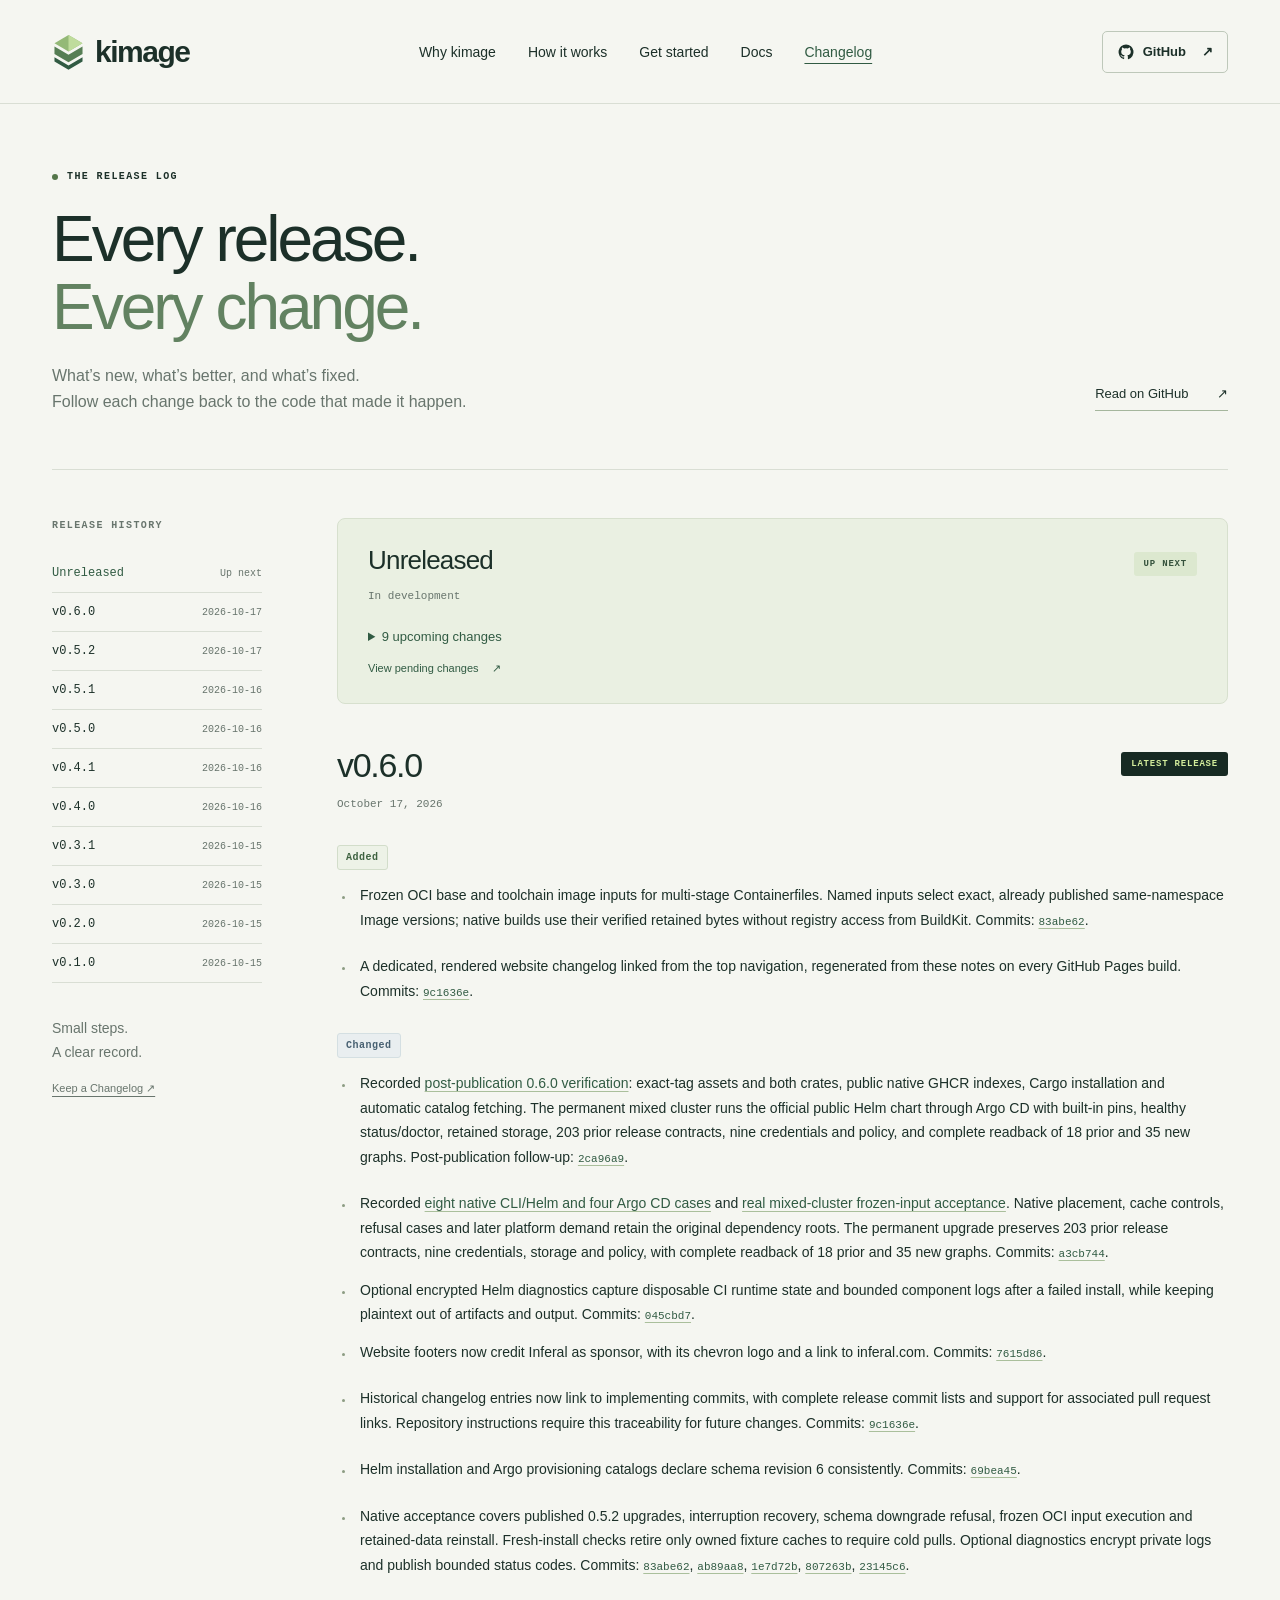
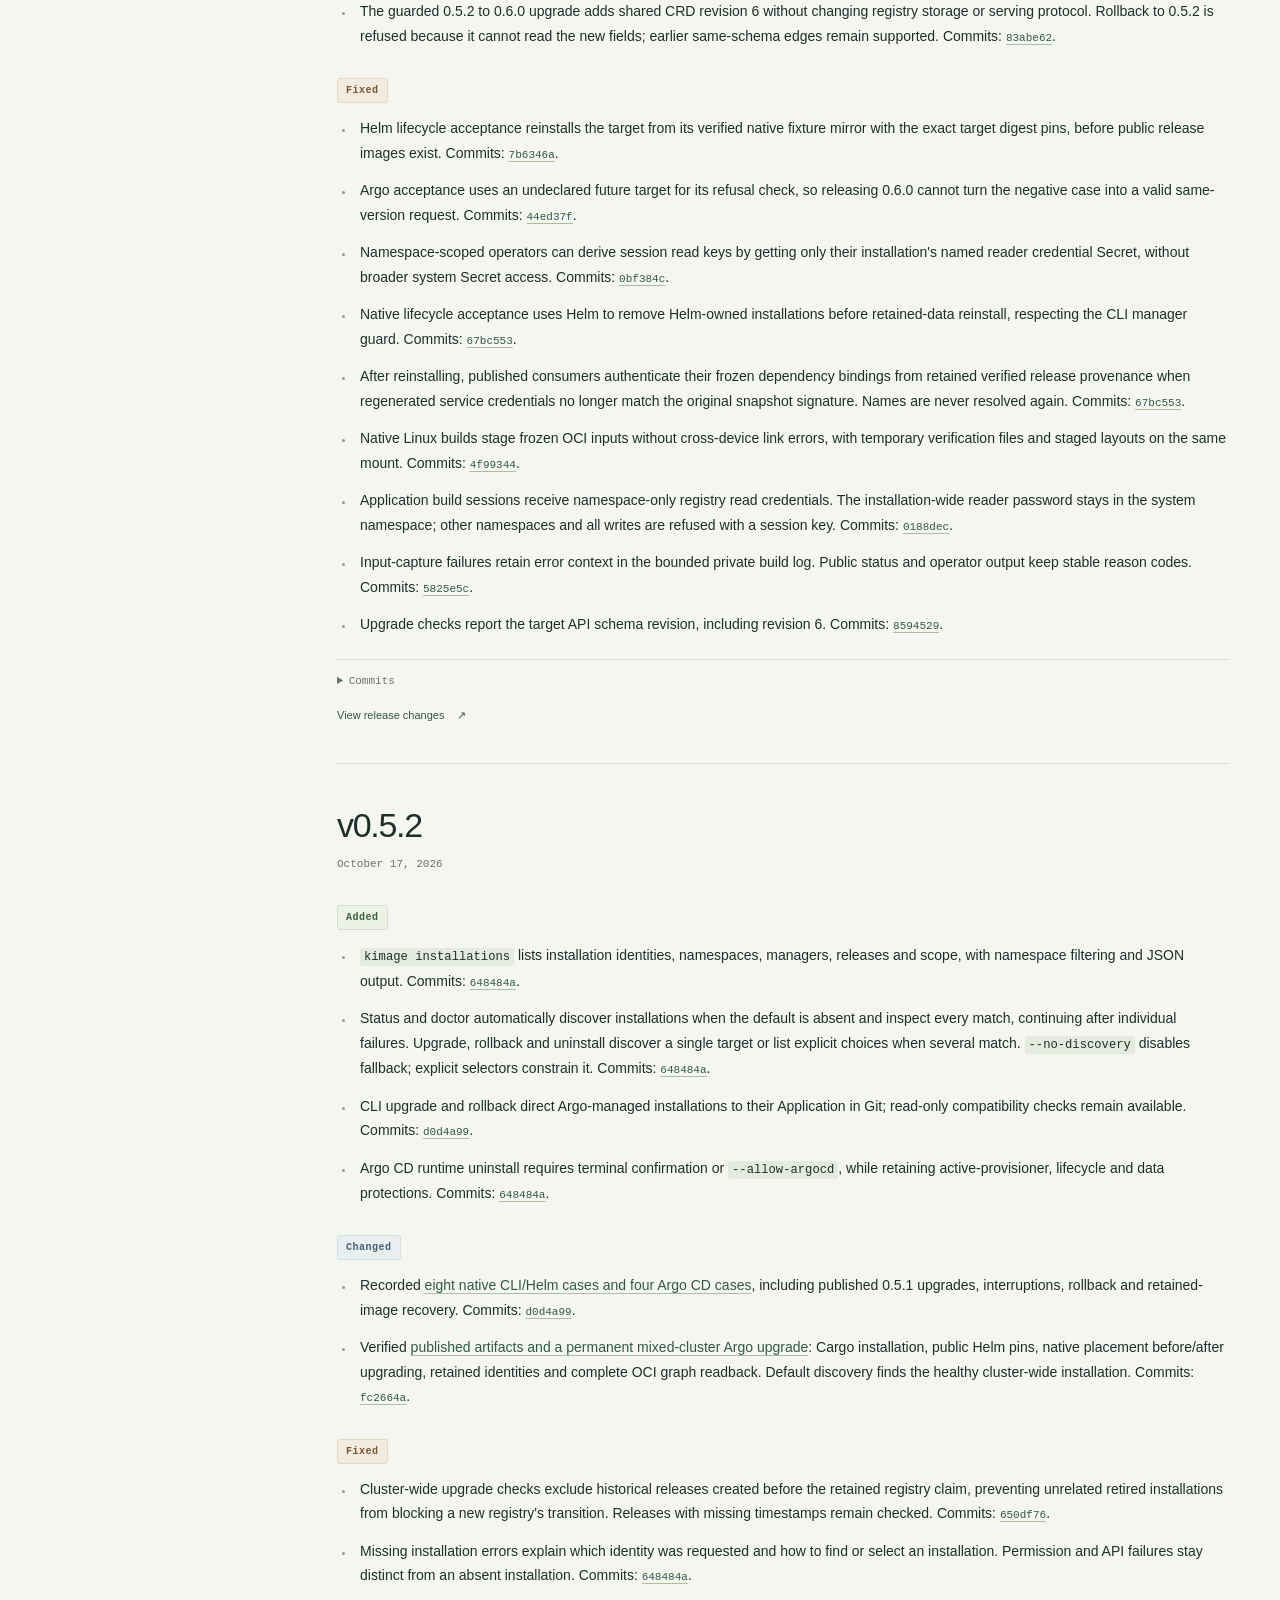
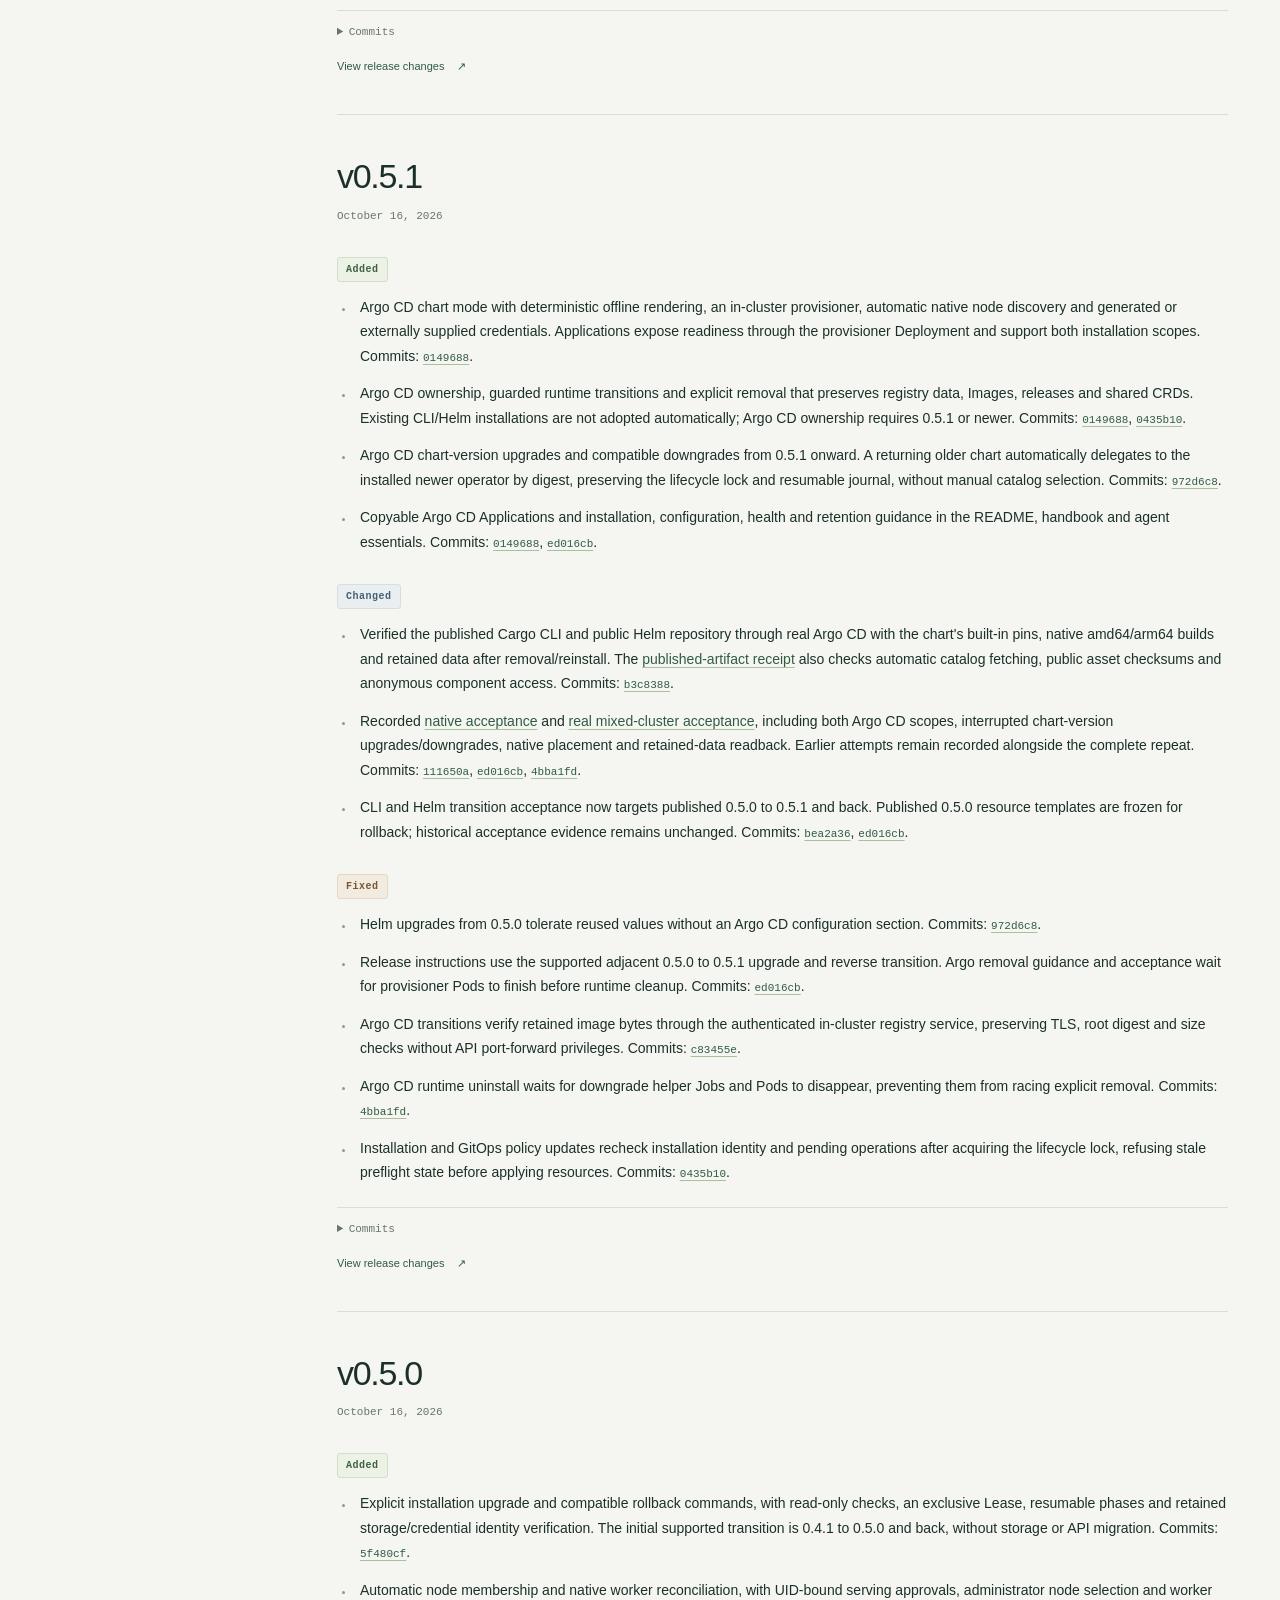
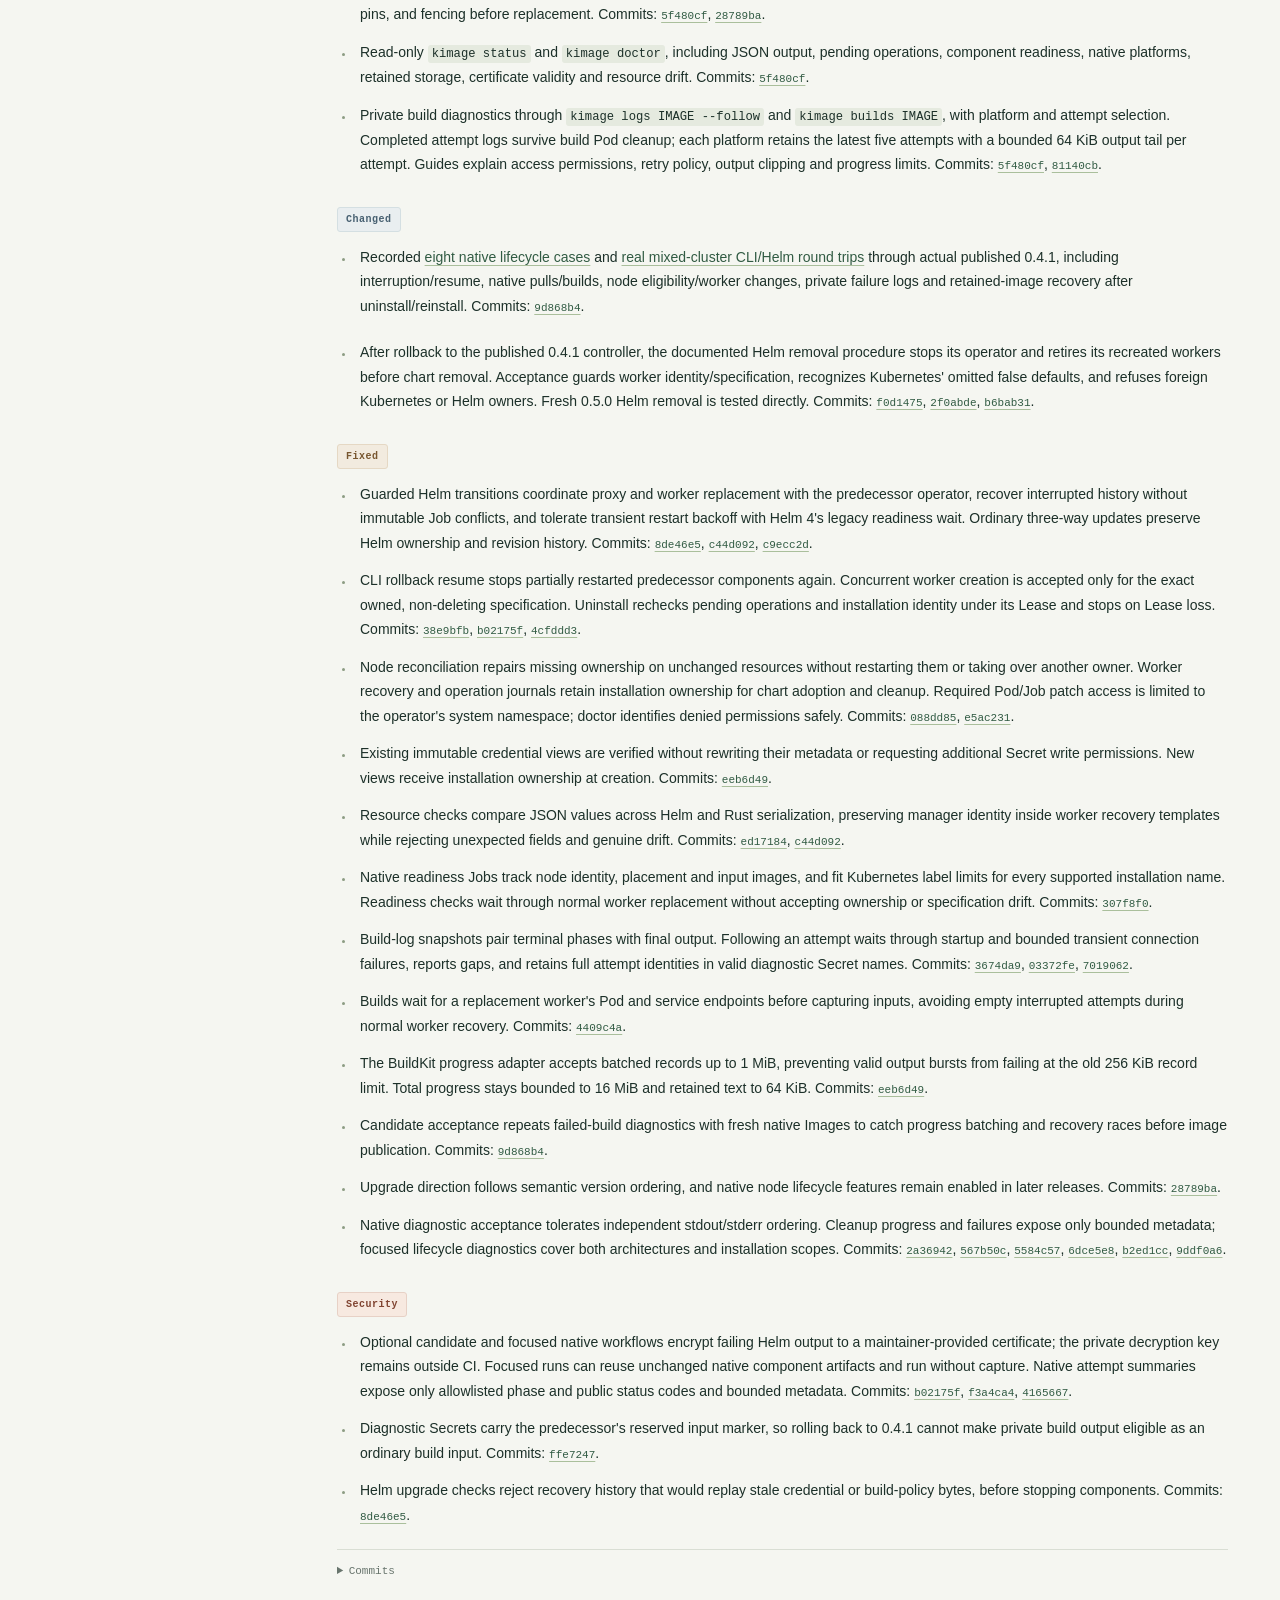
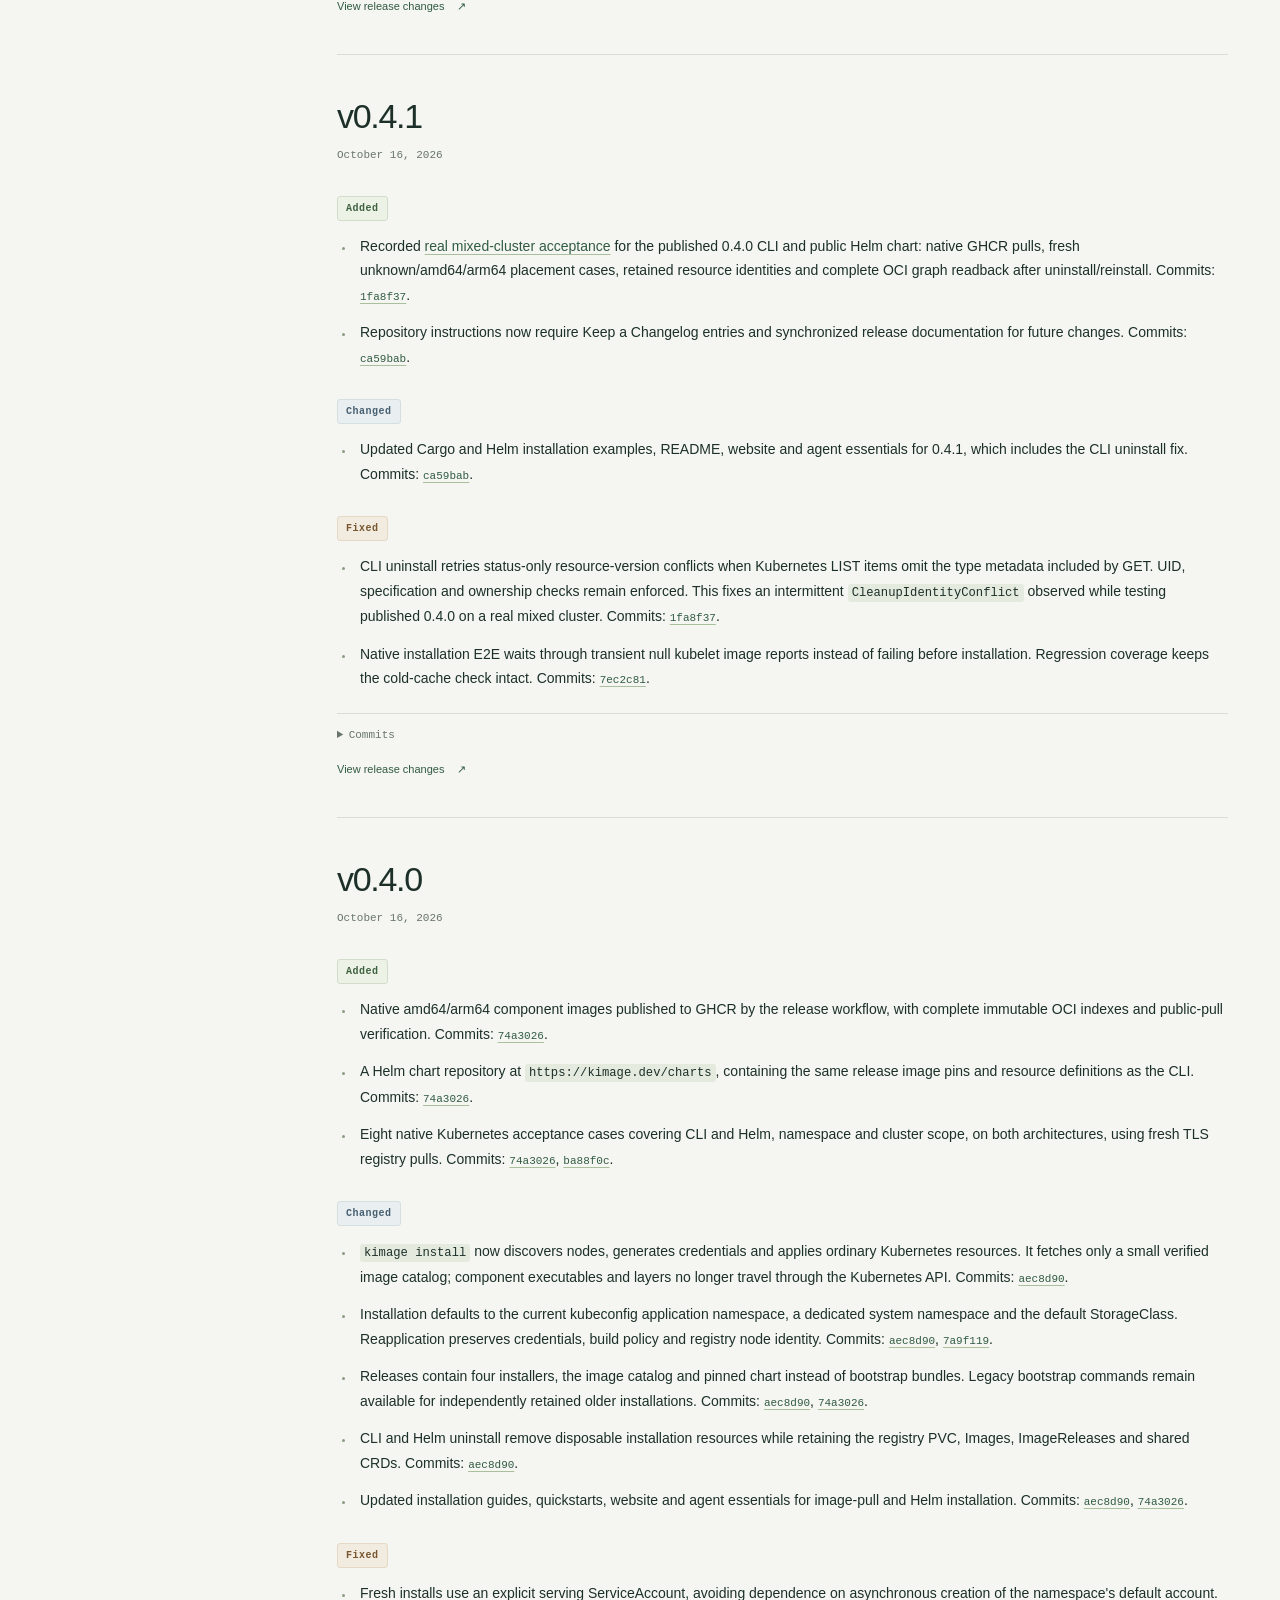
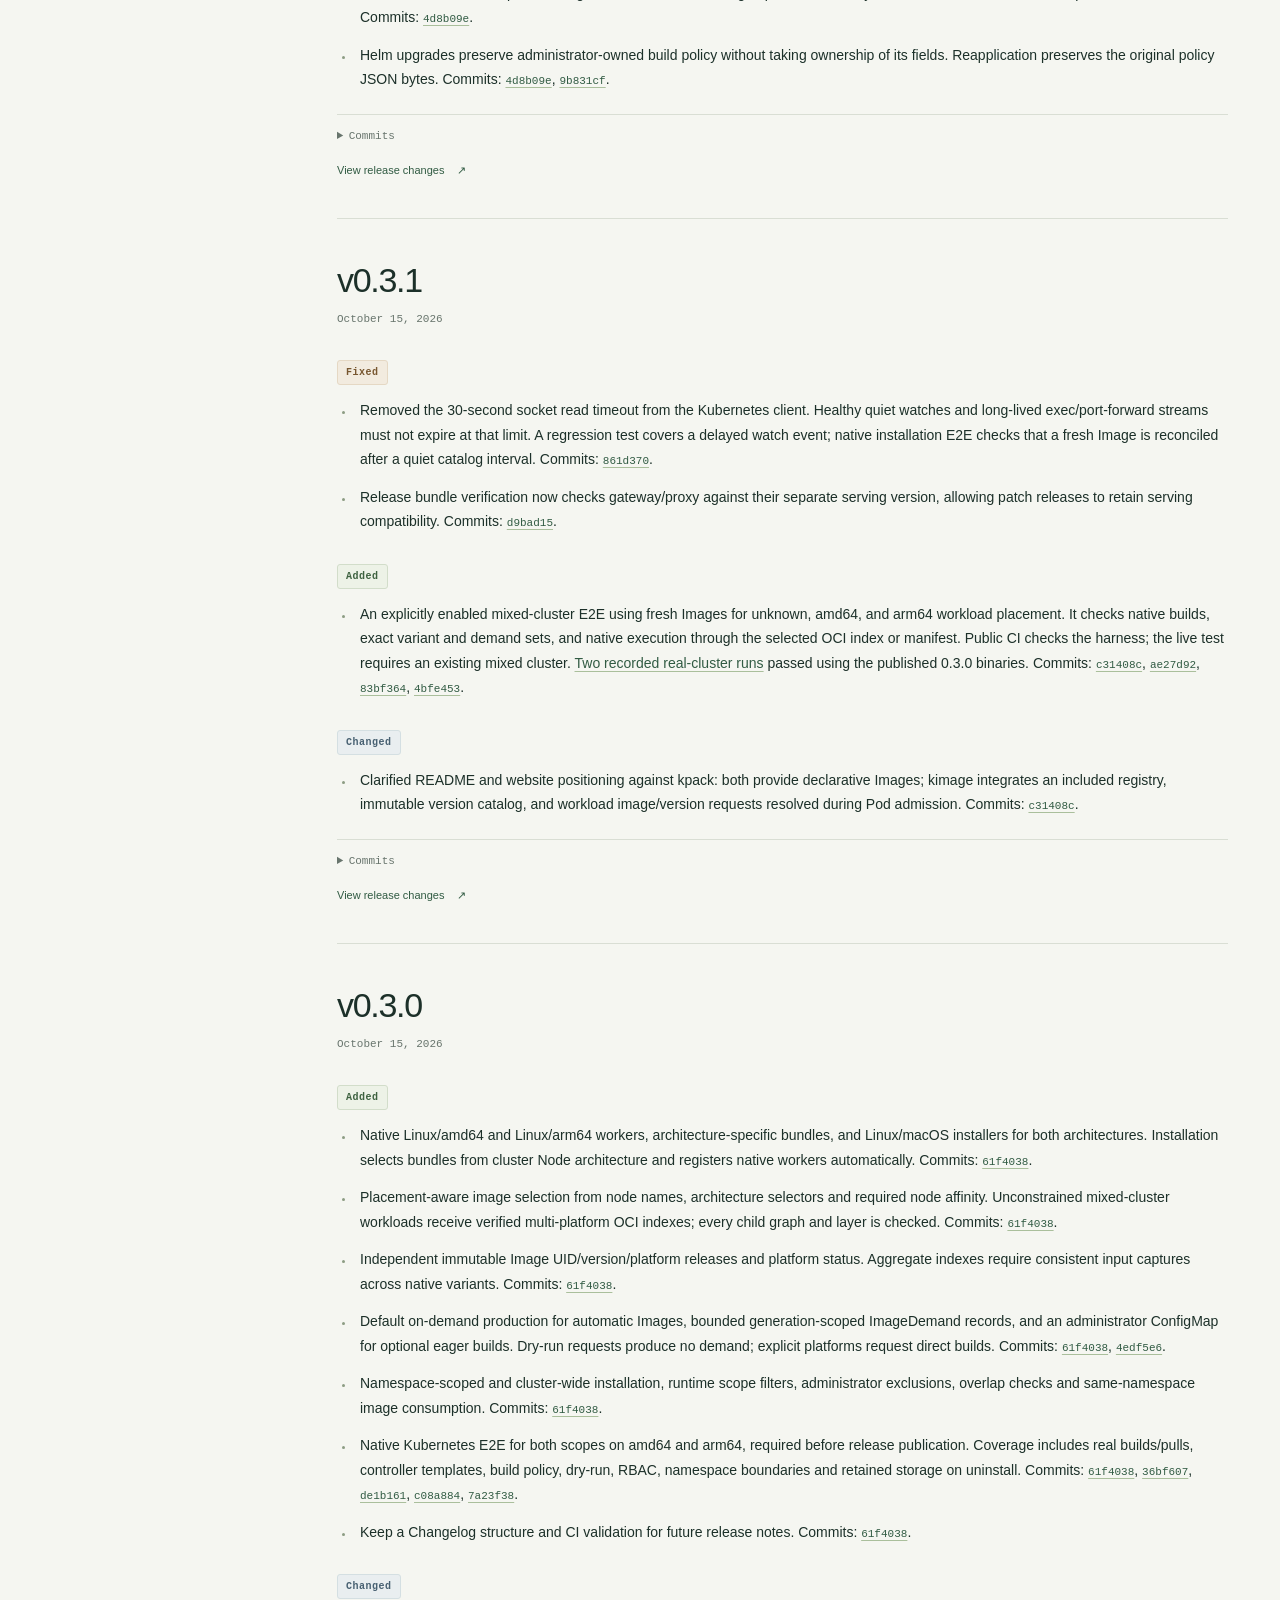
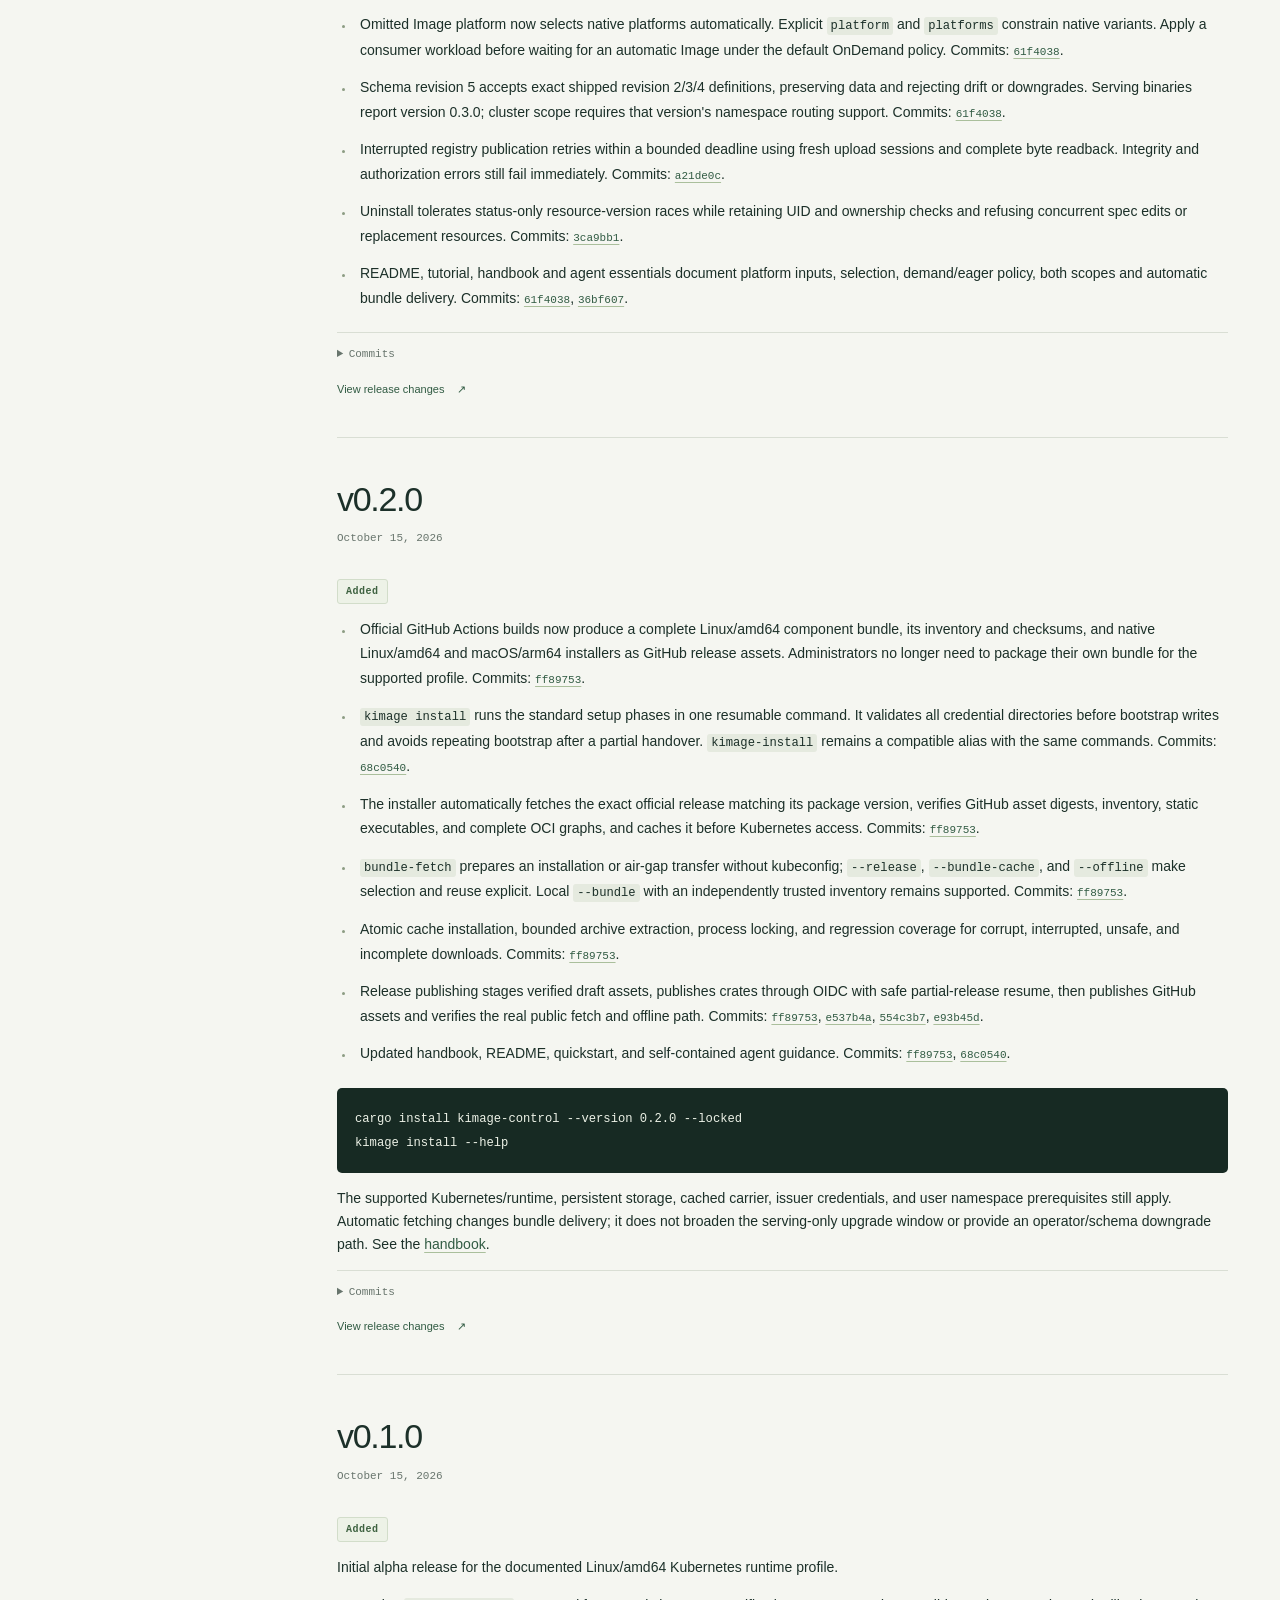
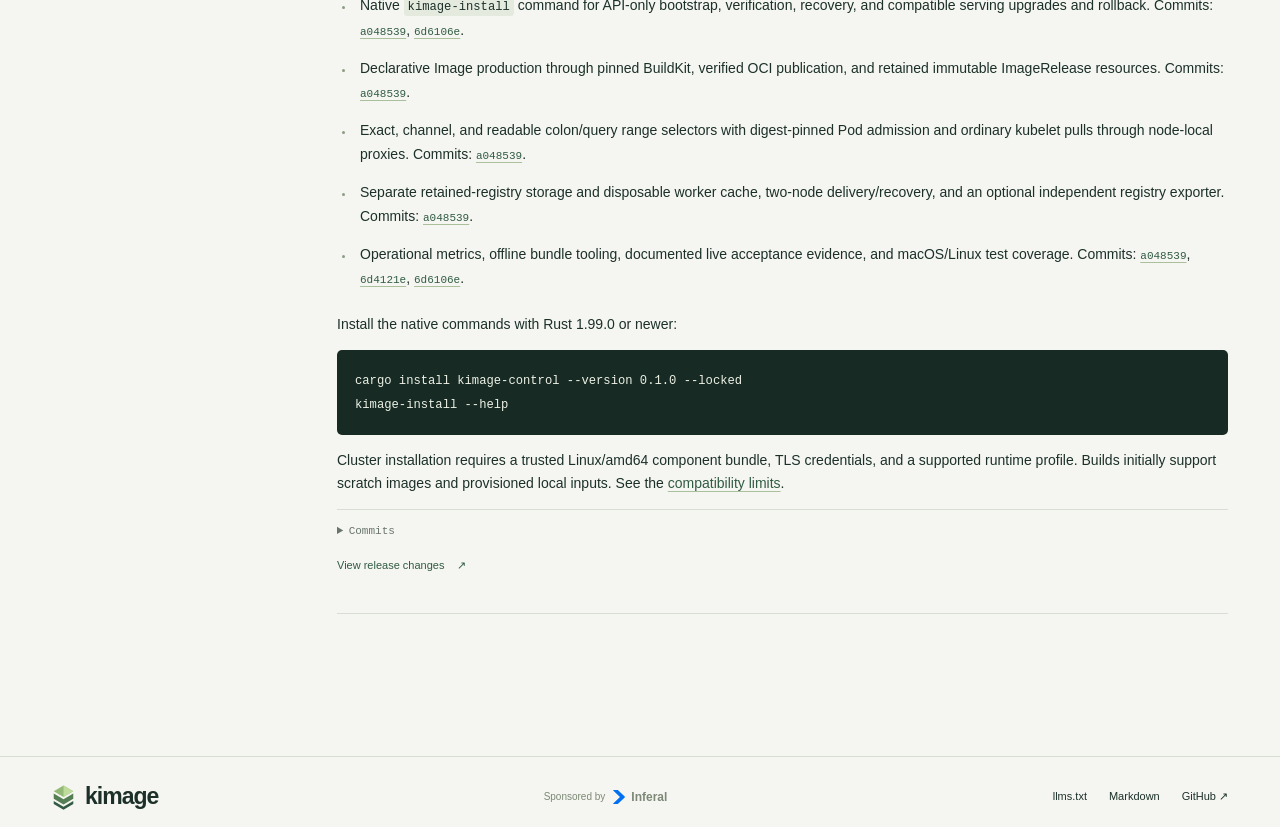
==== site/changelog/index.html @ 5837f0f5 "Fix CLI interruption acceptance journal timing Stop CLI lifecycle acceptance once Applying is durabl" ====
<!doctype html>
<html lang="en">
  <head>
    <meta charset="utf-8" />
    <meta name="viewport" content="width=device-width, initial-scale=1" />
    <title>Changelog · kimage</title>
    <meta
      name="description"
      content="Release notes for kimage, with features, fixes, acceptance evidence and links to the commits and pull requests behind each change."
    />
    <meta name="theme-color" content="#f5f6f1" />
    <link rel="canonical" href="https://kimage.dev/changelog/" />
    <link rel="icon" href="../mark.svg" type="image/svg+xml" />
    <link rel="stylesheet" href="../style.css" />
    <link rel="stylesheet" href="./changelog.css" />
    <link rel="alternate" type="text/markdown" href="https://github.com/inferal-oss/kimage/blob/main/CHANGELOG.md" />
    <link rel="describedby" href="../llms.txt" />
  </head>
  <body>
    <a class="skip" href="#main">Skip to content</a>
    <header class="header wrap">
      <a class="brand" href="../" aria-label="kimage home"
        ><img src="../mark.svg" width="33" height="37" alt="" /><span
          >kimage</span
        ></a
      >
      <nav aria-label="Main navigation">
        <a href="../#why">Why kimage</a><a href="../#how">How it works</a
        ><a href="../#start">Get started</a
        ><a href="../docs/">Docs</a>
        <a href="./" aria-current="page">Changelog</a>
      </nav>
      <a class="repo-link" href="https://github.com/inferal-oss/kimage"
        ><svg viewBox="0 0 24 24" width="18" height="18" aria-hidden="true">
          <path
            fill="currentColor"
            d="M12 2a10 10 0 0 0-3.16 19.49c.5.09.68-.22.68-.48v-1.86c-2.78.6-3.37-1.18-3.37-1.18-.45-1.15-1.11-1.46-1.11-1.46-.91-.62.07-.61.07-.61 1 .07 1.53 1.03 1.53 1.03.89 1.52 2.34 1.08 2.91.83.09-.65.35-1.08.64-1.33-2.22-.25-4.55-1.11-4.55-4.94 0-1.09.39-1.99 1.03-2.69-.1-.25-.45-1.27.1-2.65 0 0 .84-.27 2.75 1.03a9.6 9.6 0 0 1 5 0c1.91-1.3 2.75-1.03 2.75-1.03.55 1.38.2 2.4.1 2.65.64.7 1.03 1.6 1.03 2.69 0 3.84-2.34 4.69-4.57 4.94.36.31.68.92.68 1.85v2.74c0 .27.18.58.69.48A10 10 0 0 0 12 2Z"
          /></svg
        >GitHub <span aria-hidden="true">↗</span></a
      >
    </header>
    <main id="main" class="wrap changelog-main">
      <section class="changelog-intro">
        <div>
          <div class="eyebrow"><span class="signal" aria-hidden="true"></span> THE RELEASE LOG</div>
          <h1>Every release.<br /><em>Every change.</em></h1>
          <p>What’s new, what’s better, and what’s fixed.<br />Follow each change back to the code that made it happen.</p>
        </div>
        <a class="source-link" href="https://github.com/inferal-oss/kimage/blob/main/CHANGELOG.md">Read on GitHub <span aria-hidden="true">↗</span></a>
      </section>
      <div class="changelog-layout">
        <aside class="release-sidebar">
          <nav aria-label="Release history">
            <p class="eyebrow">RELEASE HISTORY</p>
<a href="#unreleased"><span>Unreleased</span><span>Up next</span></a>
<a href="#v0.6.0"><span>v0.6.0</span><span>2026-10-17</span></a>
<a href="#v0.5.2"><span>v0.5.2</span><span>2026-10-17</span></a>
<a href="#v0.5.1"><span>v0.5.1</span><span>2026-10-16</span></a>
<a href="#v0.5.0"><span>v0.5.0</span><span>2026-10-16</span></a>
<a href="#v0.4.1"><span>v0.4.1</span><span>2026-10-16</span></a>
<a href="#v0.4.0"><span>v0.4.0</span><span>2026-10-16</span></a>
<a href="#v0.3.1"><span>v0.3.1</span><span>2026-10-15</span></a>
<a href="#v0.3.0"><span>v0.3.0</span><span>2026-10-15</span></a>
<a href="#v0.2.0"><span>v0.2.0</span><span>2026-10-15</span></a>
<a href="#v0.1.0"><span>v0.1.0</span><span>2026-10-15</span></a>
          </nav>
          <p class="history-note">Small steps.<br />A clear record.</p>
          <a class="history-source" href="https://keepachangelog.com/en/1.1.0/">Keep a Changelog ↗</a>
        </aside>
        <div class="release-feed">
<article id="unreleased" class="release unreleased">
<header class="release-heading"><div><h2>Unreleased</h2><span class="release-date">In development</span></div><span class="release-badge pending-badge">UP NEXT</span></header>
<details class="pending-changes"><summary>9 upcoming changes</summary><div class="release-body"><h3 class="category category-added">Added</h3>
<ul>
<li>A compatibility foundation for 0.6.1: capability-aware resource readers preserve opaque future fields, pause only unsupported builds and continue resolving published roots. Compatible additive CRDs remain installed during binary rollback, subject to reader contracts, structural checks and ownership validation. Schema revision 6 and existing wire formats remain unchanged; published 0.6.0 remains a tested rollback target before newer features are used. Commits: <a class="commit-link" href="https://github.com/inferal-oss/kimage/commit/b0c8464f5d3432414f4ef9369404980f5f4c3c1a">b0c8464</a>.</li>
</ul>
<h3 class="category category-changed">Changed</h3>
<ul>
<li>Native publication verifies bounded future-schema catalogs and their complete native graphs, allowing the independent forward-reader fixture to publish candidate images. Implementation pending commit.</li>
</ul>
<ul>
<li>Release validation accepts pending version work under Unreleased; final release packaging still requires dated version notes. Commits: <a class="commit-link" href="https://github.com/inferal-oss/kimage/commit/b0c8464f5d3432414f4ef9369404980f5f4c3c1a">b0c8464</a>.</li>
</ul>
<h3 class="category category-fixed">Fixed</h3>
<ul>
<li>CLI interruption acceptance stops at the durable Applying journal without racing against a completed catalog update; Helm still requires an in-flight release before interruption. Implementation pending commit.</li>
</ul>
<ul>
<li>Lifecycle preflight verifies the shared schema contract against the requested target reader, refusing a too-old prepared target before runtime or journal changes. Implementation pending commit.</li>
</ul>
<ul>
<li>Future-version acceptance uses the complete Helm chart, preserving fixture credentials and runtime resources through interrupted upgrades; chart packaging rejects incomplete runtime charts. UID-guarded consumer cleanup removes each fixture once before verifying uninstall retention. Implementation pending commit.</li>
</ul>
<ul>
<li>New build-journal and execution-receipt fields pause the affected build and retain their original data, even when historical typed decoders would ignore extra fields. Implementation pending commit.</li>
</ul>
<ul>
<li>Unrelated opaque status metadata no longer causes repeated writes when a prepared older reader has no status changes to make. Known status updates still preserve the newer fields. Implementation pending commit.</li>
</ul>
<ul>
<li>Fresh Images with unsupported requirements receive a valid paused status before any build starts, while existing readiness and opaque state remain untouched. Commits: <a class="commit-link" href="https://github.com/inferal-oss/kimage/commit/8b177bfa0cb1673bd1ee4382e0ae00e651da68de">8b177bf</a>.</li>
</ul>
<details class="release-sources"><summary>Commits</summary><p><a class="commit-link" href="https://github.com/inferal-oss/kimage/commit/b0c8464f5d3432414f4ef9369404980f5f4c3c1a">b0c8464</a>.</p></details></div></details>
<a class="release-compare" href="https://github.com/inferal-oss/kimage/compare/v0.6.0...HEAD">View pending changes <span aria-hidden="true">↗</span></a>
</article>
<article id="v0.6.0" class="release">
<header class="release-heading"><div><h2>v0.6.0</h2><time class="release-date" datetime="2026-10-17">October 17, 2026</time></div><span class="release-badge">LATEST RELEASE</span></header>
<div class="release-body"><h3 class="category category-added">Added</h3>
<ul>
<li>Frozen OCI base and toolchain image inputs for multi-stage Containerfiles. Named inputs select exact, already published same-namespace Image versions; native builds use their verified retained bytes without registry access from BuildKit. Commits: <a class="commit-link" href="https://github.com/inferal-oss/kimage/commit/83abe62796e057da7c32665d40141d44c685acbb">83abe62</a>.</li>
</ul>
<ul>
<li>A dedicated, rendered website changelog linked from the top navigation, regenerated from these notes on every GitHub Pages build. Commits: <a class="commit-link" href="https://github.com/inferal-oss/kimage/commit/9c1636e6863bab0a018e1745bab407ecab39dcb6">9c1636e</a>.</li>
</ul>
<h3 class="category category-changed">Changed</h3>
<ul>
<li>Recorded <a href="https://github.com/inferal-oss/kimage/blob/main/docs/published-0.6.0-results.json">post-publication 0.6.0 verification</a>: exact-tag assets and both crates, public native GHCR indexes, Cargo installation and automatic catalog fetching. The permanent mixed cluster runs the official public Helm chart through Argo CD with built-in pins, healthy status/doctor, retained storage, 203 prior release contracts, nine credentials and policy, and complete readback of 18 prior and 35 new graphs. Post-publication follow-up: <a class="commit-link" href="https://github.com/inferal-oss/kimage/commit/2ca96a9c318a476b79fa5cf7f4b6371477087df1">2ca96a9</a>.</li>
</ul>
<ul>
<li>Recorded <a href="https://github.com/inferal-oss/kimage/blob/main/docs/native-0.6.0-results.json">eight native CLI/Helm and four Argo CD cases</a> and <a href="https://github.com/inferal-oss/kimage/blob/main/docs/mixed-0.6.0-results.json">real mixed-cluster frozen-input acceptance</a>. Native placement, cache controls, refusal cases and later platform demand retain the original dependency roots. The permanent upgrade preserves 203 prior release contracts, nine credentials, storage and policy, with complete readback of 18 prior and 35 new graphs. Commits: <a class="commit-link" href="https://github.com/inferal-oss/kimage/commit/a3cb744812e54fcd29dfb37fc7d8b12905ca003e">a3cb744</a>.</li>
<li>Optional encrypted Helm diagnostics capture disposable CI runtime state and bounded component logs after a failed install, while keeping plaintext out of artifacts and output. Commits: <a class="commit-link" href="https://github.com/inferal-oss/kimage/commit/045cbd7a3b47bd3b6bf067178169abbb13964b40">045cbd7</a>.</li>
<li>Website footers now credit Inferal as sponsor, with its chevron logo and a link to inferal.com. Commits: <a class="commit-link" href="https://github.com/inferal-oss/kimage/commit/7615d862a0b0c1aa249d777a9bd32c1b878b0bf7">7615d86</a>.</li>
</ul>
<ul>
<li>Historical changelog entries now link to implementing commits, with complete release commit lists and support for associated pull request links. Repository instructions require this traceability for future changes. Commits: <a class="commit-link" href="https://github.com/inferal-oss/kimage/commit/9c1636e6863bab0a018e1745bab407ecab39dcb6">9c1636e</a>.</li>
</ul>
<ul>
<li>Helm installation and Argo provisioning catalogs declare schema revision 6 consistently. Commits: <a class="commit-link" href="https://github.com/inferal-oss/kimage/commit/69bea45323e5a4bce18bfb1ff4c3bc6120f958c6">69bea45</a>.</li>
</ul>
<ul>
<li>Native acceptance covers published 0.5.2 upgrades, interruption recovery, schema downgrade refusal, frozen OCI input execution and retained-data reinstall. Fresh-install checks retire only owned fixture caches to require cold pulls. Optional diagnostics encrypt private logs and publish bounded status codes. Commits: <a class="commit-link" href="https://github.com/inferal-oss/kimage/commit/83abe62796e057da7c32665d40141d44c685acbb">83abe62</a>, <a class="commit-link" href="https://github.com/inferal-oss/kimage/commit/ab89aa8d1d6c5a7b7118bff4a333c6047d7e38d6">ab89aa8</a>, <a class="commit-link" href="https://github.com/inferal-oss/kimage/commit/1e7d72bd39c371e6d2aa6cbacc7806b4515a3637">1e7d72b</a>, <a class="commit-link" href="https://github.com/inferal-oss/kimage/commit/807263b3de0d0ddaf4484fd5c4a813045ce2f64a">807263b</a>, <a class="commit-link" href="https://github.com/inferal-oss/kimage/commit/23145c6abe03f5b4a75eac5d070f985bb13dcef4">23145c6</a>.</li>
</ul>
<ul>
<li>The guarded 0.5.2 to 0.6.0 upgrade adds shared CRD revision 6 without changing registry storage or serving protocol. Rollback to 0.5.2 is refused because it cannot read the new fields; earlier same-schema edges remain supported. Commits: <a class="commit-link" href="https://github.com/inferal-oss/kimage/commit/83abe62796e057da7c32665d40141d44c685acbb">83abe62</a>.</li>
</ul>
<h3 class="category category-fixed">Fixed</h3>
<ul>
<li>Helm lifecycle acceptance reinstalls the target from its verified native fixture mirror with the exact target digest pins, before public release images exist. Commits: <a class="commit-link" href="https://github.com/inferal-oss/kimage/commit/7b6346a0a2c1cc36c57d040add45831939c2a1a0">7b6346a</a>.</li>
<li>Argo acceptance uses an undeclared future target for its refusal check, so releasing 0.6.0 cannot turn the negative case into a valid same-version request. Commits: <a class="commit-link" href="https://github.com/inferal-oss/kimage/commit/44ed37f9e876cc2f4092d6bbd2bcdf81c3f0b2a8">44ed37f</a>.</li>
<li>Namespace-scoped operators can derive session read keys by getting only their installation&#x27;s named reader credential Secret, without broader system Secret access. Commits: <a class="commit-link" href="https://github.com/inferal-oss/kimage/commit/0bf384cb675ebe05dfd35e7a8121be7508eaa6d4">0bf384c</a>.</li>
<li>Native lifecycle acceptance uses Helm to remove Helm-owned installations before retained-data reinstall, respecting the CLI manager guard. Commits: <a class="commit-link" href="https://github.com/inferal-oss/kimage/commit/67bc55386317bdbdaec28484b4a8e81664927077">67bc553</a>.</li>
<li>After reinstalling, published consumers authenticate their frozen dependency bindings from retained verified release provenance when regenerated service credentials no longer match the original snapshot signature. Names are never resolved again. Commits: <a class="commit-link" href="https://github.com/inferal-oss/kimage/commit/67bc55386317bdbdaec28484b4a8e81664927077">67bc553</a>.</li>
<li>Native Linux builds stage frozen OCI inputs without cross-device link errors, with temporary verification files and staged layouts on the same mount. Commits: <a class="commit-link" href="https://github.com/inferal-oss/kimage/commit/4f99344e77fe39b15ed087058c208b2ea5504f5a">4f99344</a>.</li>
<li>Application build sessions receive namespace-only registry read credentials. The installation-wide reader password stays in the system namespace; other namespaces and all writes are refused with a session key. Commits: <a class="commit-link" href="https://github.com/inferal-oss/kimage/commit/0188dec7643bc74d573e31a525bdbdcc78ab4e72">0188dec</a>.</li>
<li>Input-capture failures retain error context in the bounded private build log. Public status and operator output keep stable reason codes. Commits: <a class="commit-link" href="https://github.com/inferal-oss/kimage/commit/5825e5c1fd63d56fa2671d3e2e38472079c90498">5825e5c</a>.</li>
<li>Upgrade checks report the target API schema revision, including revision 6. Commits: <a class="commit-link" href="https://github.com/inferal-oss/kimage/commit/85945293122bd471a2491d6d0c69f100ee733668">8594529</a>.</li>
</ul>
<details class="release-sources"><summary>Commits</summary><p><a class="commit-link" href="https://github.com/inferal-oss/kimage/commit/fc2664af53be0822adb7882e1fcea6672df27a49">fc2664a</a>, <a class="commit-link" href="https://github.com/inferal-oss/kimage/commit/7615d862a0b0c1aa249d777a9bd32c1b878b0bf7">7615d86</a>, <a class="commit-link" href="https://github.com/inferal-oss/kimage/commit/9c1636e6863bab0a018e1745bab407ecab39dcb6">9c1636e</a>, <a class="commit-link" href="https://github.com/inferal-oss/kimage/commit/a223345ec8200feb4ebc43b1a60d2830c334a0c9">a223345</a>, <a class="commit-link" href="https://github.com/inferal-oss/kimage/commit/83abe62796e057da7c32665d40141d44c685acbb">83abe62</a>, <a class="commit-link" href="https://github.com/inferal-oss/kimage/commit/2531858e00f8a800cc37df6d29b2e4d9d6f377fd">2531858</a>, <a class="commit-link" href="https://github.com/inferal-oss/kimage/commit/69bea45323e5a4bce18bfb1ff4c3bc6120f958c6">69bea45</a>, <a class="commit-link" href="https://github.com/inferal-oss/kimage/commit/ab89aa8d1d6c5a7b7118bff4a333c6047d7e38d6">ab89aa8</a>, <a class="commit-link" href="https://github.com/inferal-oss/kimage/commit/85945293122bd471a2491d6d0c69f100ee733668">8594529</a>, <a class="commit-link" href="https://github.com/inferal-oss/kimage/commit/1e7d72bd39c371e6d2aa6cbacc7806b4515a3637">1e7d72b</a>, <a class="commit-link" href="https://github.com/inferal-oss/kimage/commit/807263b3de0d0ddaf4484fd5c4a813045ce2f64a">807263b</a>, <a class="commit-link" href="https://github.com/inferal-oss/kimage/commit/5825e5c1fd63d56fa2671d3e2e38472079c90498">5825e5c</a>, <a class="commit-link" href="https://github.com/inferal-oss/kimage/commit/4f99344e77fe39b15ed087058c208b2ea5504f5a">4f99344</a>, <a class="commit-link" href="https://github.com/inferal-oss/kimage/commit/0188dec7643bc74d573e31a525bdbdcc78ab4e72">0188dec</a>, <a class="commit-link" href="https://github.com/inferal-oss/kimage/commit/23145c6abe03f5b4a75eac5d070f985bb13dcef4">23145c6</a>, <a class="commit-link" href="https://github.com/inferal-oss/kimage/commit/0d879d846d739235f16f1cf0bb3049b038ae153c">0d879d8</a>, <a class="commit-link" href="https://github.com/inferal-oss/kimage/commit/67bc55386317bdbdaec28484b4a8e81664927077">67bc553</a>, <a class="commit-link" href="https://github.com/inferal-oss/kimage/commit/0bf384cb675ebe05dfd35e7a8121be7508eaa6d4">0bf384c</a>, <a class="commit-link" href="https://github.com/inferal-oss/kimage/commit/0f80480823f29fd00215470c576dbf4f9f83be3b">0f80480</a>, <a class="commit-link" href="https://github.com/inferal-oss/kimage/commit/44ed37f9e876cc2f4092d6bbd2bcdf81c3f0b2a8">44ed37f</a>, <a class="commit-link" href="https://github.com/inferal-oss/kimage/commit/90544cfcbe1f9d53e1d3d60fc9171579100700dc">90544cf</a>, <a class="commit-link" href="https://github.com/inferal-oss/kimage/commit/045cbd7a3b47bd3b6bf067178169abbb13964b40">045cbd7</a>, <a class="commit-link" href="https://github.com/inferal-oss/kimage/commit/7b6346a0a2c1cc36c57d040add45831939c2a1a0">7b6346a</a>, <a class="commit-link" href="https://github.com/inferal-oss/kimage/commit/393cc7403c381e73be2749743919d217ba0a93c4">393cc74</a>, <a class="commit-link" href="https://github.com/inferal-oss/kimage/commit/a3cb744812e54fcd29dfb37fc7d8b12905ca003e">a3cb744</a>, <a class="commit-link" href="https://github.com/inferal-oss/kimage/commit/b6e72bee5e87c72b3f9cce45539840b91598e445">b6e72be</a>.</p></details></div>
<a class="release-compare" href="https://github.com/inferal-oss/kimage/compare/v0.5.2...v0.6.0">View release changes <span aria-hidden="true">↗</span></a>
</article>
<article id="v0.5.2" class="release">
<header class="release-heading"><div><h2>v0.5.2</h2><time class="release-date" datetime="2026-10-17">October 17, 2026</time></div></header>
<div class="release-body"><h3 class="category category-added">Added</h3>
<ul>
<li><code>kimage installations</code> lists installation identities, namespaces, managers, releases and scope, with namespace filtering and JSON output. Commits: <a class="commit-link" href="https://github.com/inferal-oss/kimage/commit/648484a503a0e90a685ba9e2a5e4dafd1a82e248">648484a</a>.</li>
<li>Status and doctor automatically discover installations when the default is absent and inspect every match, continuing after individual failures. Upgrade, rollback and uninstall discover a single target or list explicit choices when several match. <code>--no-discovery</code> disables fallback; explicit selectors constrain it. Commits: <a class="commit-link" href="https://github.com/inferal-oss/kimage/commit/648484a503a0e90a685ba9e2a5e4dafd1a82e248">648484a</a>.</li>
<li>CLI upgrade and rollback direct Argo-managed installations to their Application in Git; read-only compatibility checks remain available. Commits: <a class="commit-link" href="https://github.com/inferal-oss/kimage/commit/d0d4a99ae60bedc3534a68a1401d0ad2fd15bcaa">d0d4a99</a>.</li>
<li>Argo CD runtime uninstall requires terminal confirmation or <code>--allow-argocd</code>, while retaining active-provisioner, lifecycle and data protections. Commits: <a class="commit-link" href="https://github.com/inferal-oss/kimage/commit/648484a503a0e90a685ba9e2a5e4dafd1a82e248">648484a</a>.</li>
</ul>
<h3 class="category category-changed">Changed</h3>
<ul>
<li>Recorded <a href="https://github.com/inferal-oss/kimage/blob/main/docs/native-0.5.2-results.json">eight native CLI/Helm cases and four Argo CD cases</a>, including published 0.5.1 upgrades, interruptions, rollback and retained-image recovery. Commits: <a class="commit-link" href="https://github.com/inferal-oss/kimage/commit/d0d4a99ae60bedc3534a68a1401d0ad2fd15bcaa">d0d4a99</a>.</li>
<li>Verified <a href="https://github.com/inferal-oss/kimage/blob/main/docs/published-0.5.2-results.json">published artifacts and a permanent mixed-cluster Argo upgrade</a>: Cargo installation, public Helm pins, native placement before/after upgrading, retained identities and complete OCI graph readback. Default discovery finds the healthy cluster-wide installation. Commits: <a class="commit-link" href="https://github.com/inferal-oss/kimage/commit/fc2664af53be0822adb7882e1fcea6672df27a49">fc2664a</a>.</li>
</ul>
<h3 class="category category-fixed">Fixed</h3>
<ul>
<li>Cluster-wide upgrade checks exclude historical releases created before the retained registry claim, preventing unrelated retired installations from blocking a new registry&#x27;s transition. Releases with missing timestamps remain checked. Commits: <a class="commit-link" href="https://github.com/inferal-oss/kimage/commit/650df76dd225417493a28ff2a498840636d474ea">650df76</a>.</li>
<li>Missing installation errors explain which identity was requested and how to find or select an installation. Permission and API failures stay distinct from an absent installation. Commits: <a class="commit-link" href="https://github.com/inferal-oss/kimage/commit/648484a503a0e90a685ba9e2a5e4dafd1a82e248">648484a</a>.</li>
</ul>
<details class="release-sources"><summary>Commits</summary><p><a class="commit-link" href="https://github.com/inferal-oss/kimage/commit/b3c83882a005da8168fb935d1fda66473c5845bb">b3c8388</a>, <a class="commit-link" href="https://github.com/inferal-oss/kimage/commit/648484a503a0e90a685ba9e2a5e4dafd1a82e248">648484a</a>, <a class="commit-link" href="https://github.com/inferal-oss/kimage/commit/650df76dd225417493a28ff2a498840636d474ea">650df76</a>, <a class="commit-link" href="https://github.com/inferal-oss/kimage/commit/d0d4a99ae60bedc3534a68a1401d0ad2fd15bcaa">d0d4a99</a>.</p></details></div>
<a class="release-compare" href="https://github.com/inferal-oss/kimage/compare/v0.5.1...v0.5.2">View release changes <span aria-hidden="true">↗</span></a>
</article>
<article id="v0.5.1" class="release">
<header class="release-heading"><div><h2>v0.5.1</h2><time class="release-date" datetime="2026-10-16">October 16, 2026</time></div></header>
<div class="release-body"><h3 class="category category-added">Added</h3>
<ul>
<li>Argo CD chart mode with deterministic offline rendering, an in-cluster provisioner, automatic native node discovery and generated or externally supplied credentials. Applications expose readiness through the provisioner Deployment and support both installation scopes. Commits: <a class="commit-link" href="https://github.com/inferal-oss/kimage/commit/01496888f35c8b438a00b7f686a92505b7cb76af">0149688</a>.</li>
<li>Argo CD ownership, guarded runtime transitions and explicit removal that preserves registry data, Images, releases and shared CRDs. Existing CLI/Helm installations are not adopted automatically; Argo CD ownership requires 0.5.1 or newer. Commits: <a class="commit-link" href="https://github.com/inferal-oss/kimage/commit/01496888f35c8b438a00b7f686a92505b7cb76af">0149688</a>, <a class="commit-link" href="https://github.com/inferal-oss/kimage/commit/0435b10bda1f3dde5ef90aeef536922c0c041ef6">0435b10</a>.</li>
<li>Argo CD chart-version upgrades and compatible downgrades from 0.5.1 onward. A returning older chart automatically delegates to the installed newer operator by digest, preserving the lifecycle lock and resumable journal, without manual catalog selection. Commits: <a class="commit-link" href="https://github.com/inferal-oss/kimage/commit/972d6c89db48aff9761f645768ef47d2e52e1f57">972d6c8</a>.</li>
<li>Copyable Argo CD Applications and installation, configuration, health and retention guidance in the README, handbook and agent essentials. Commits: <a class="commit-link" href="https://github.com/inferal-oss/kimage/commit/01496888f35c8b438a00b7f686a92505b7cb76af">0149688</a>, <a class="commit-link" href="https://github.com/inferal-oss/kimage/commit/ed016cb624ea61b053276db16a5b677f752531ee">ed016cb</a>.</li>
</ul>
<h3 class="category category-changed">Changed</h3>
<ul>
<li>Verified the published Cargo CLI and public Helm repository through real Argo CD with the chart&#x27;s built-in pins, native amd64/arm64 builds and retained data after removal/reinstall. The <a href="https://github.com/inferal-oss/kimage/blob/main/docs/published-0.5.1-results.json">published-artifact receipt</a> also checks automatic catalog fetching, public asset checksums and anonymous component access. Commits: <a class="commit-link" href="https://github.com/inferal-oss/kimage/commit/b3c83882a005da8168fb935d1fda66473c5845bb">b3c8388</a>.</li>
<li>Recorded <a href="https://github.com/inferal-oss/kimage/blob/main/docs/native-0.5.1-results.json">native acceptance</a> and <a href="https://github.com/inferal-oss/kimage/blob/main/docs/mixed-0.5.1-results.json">real mixed-cluster acceptance</a>, including both Argo CD scopes, interrupted chart-version upgrades/downgrades, native placement and retained-data readback. Earlier attempts remain recorded alongside the complete repeat. Commits: <a class="commit-link" href="https://github.com/inferal-oss/kimage/commit/111650abc2ea1433668c615c724871778fdbee17">111650a</a>, <a class="commit-link" href="https://github.com/inferal-oss/kimage/commit/ed016cb624ea61b053276db16a5b677f752531ee">ed016cb</a>, <a class="commit-link" href="https://github.com/inferal-oss/kimage/commit/4bba1fd746ac27f305acb9df743643f167fe84ad">4bba1fd</a>.</li>
<li>CLI and Helm transition acceptance now targets published 0.5.0 to 0.5.1 and back. Published 0.5.0 resource templates are frozen for rollback; historical acceptance evidence remains unchanged. Commits: <a class="commit-link" href="https://github.com/inferal-oss/kimage/commit/bea2a367938c9243573250cecad27464aef68c1d">bea2a36</a>, <a class="commit-link" href="https://github.com/inferal-oss/kimage/commit/ed016cb624ea61b053276db16a5b677f752531ee">ed016cb</a>.</li>
</ul>
<h3 class="category category-fixed">Fixed</h3>
<ul>
<li>Helm upgrades from 0.5.0 tolerate reused values without an Argo CD configuration section. Commits: <a class="commit-link" href="https://github.com/inferal-oss/kimage/commit/972d6c89db48aff9761f645768ef47d2e52e1f57">972d6c8</a>.</li>
<li>Release instructions use the supported adjacent 0.5.0 to 0.5.1 upgrade and reverse transition. Argo removal guidance and acceptance wait for provisioner Pods to finish before runtime cleanup. Commits: <a class="commit-link" href="https://github.com/inferal-oss/kimage/commit/ed016cb624ea61b053276db16a5b677f752531ee">ed016cb</a>.</li>
<li>Argo CD transitions verify retained image bytes through the authenticated in-cluster registry service, preserving TLS, root digest and size checks without API port-forward privileges. Commits: <a class="commit-link" href="https://github.com/inferal-oss/kimage/commit/c83455eb304d2145cad088ea9ca6874088dcab9e">c83455e</a>.</li>
<li>Argo CD runtime uninstall waits for downgrade helper Jobs and Pods to disappear, preventing them from racing explicit removal. Commits: <a class="commit-link" href="https://github.com/inferal-oss/kimage/commit/4bba1fd746ac27f305acb9df743643f167fe84ad">4bba1fd</a>.</li>
<li>Installation and GitOps policy updates recheck installation identity and pending operations after acquiring the lifecycle lock, refusing stale preflight state before applying resources. Commits: <a class="commit-link" href="https://github.com/inferal-oss/kimage/commit/0435b10bda1f3dde5ef90aeef536922c0c041ef6">0435b10</a>.</li>
</ul>
<details class="release-sources"><summary>Commits</summary><p><a class="commit-link" href="https://github.com/inferal-oss/kimage/commit/25213c39540c63cb3a9992a977c73a288f354975">25213c3</a>, <a class="commit-link" href="https://github.com/inferal-oss/kimage/commit/01496888f35c8b438a00b7f686a92505b7cb76af">0149688</a>, <a class="commit-link" href="https://github.com/inferal-oss/kimage/commit/0435b10bda1f3dde5ef90aeef536922c0c041ef6">0435b10</a>, <a class="commit-link" href="https://github.com/inferal-oss/kimage/commit/c84c6ad120142b14b9939f0d70932412c87801a5">c84c6ad</a>, <a class="commit-link" href="https://github.com/inferal-oss/kimage/commit/bea2a367938c9243573250cecad27464aef68c1d">bea2a36</a>, <a class="commit-link" href="https://github.com/inferal-oss/kimage/commit/972d6c89db48aff9761f645768ef47d2e52e1f57">972d6c8</a>, <a class="commit-link" href="https://github.com/inferal-oss/kimage/commit/3c8218cf6d759b51112ac974e561bd07f7719da7">3c8218c</a>, <a class="commit-link" href="https://github.com/inferal-oss/kimage/commit/3017ae91d21783a77e9b3760b2cf9ab50432c9b1">3017ae9</a>, <a class="commit-link" href="https://github.com/inferal-oss/kimage/commit/74f07aa947ef8cf58ea07d34dafe509c4ab21c5d">74f07aa</a>, <a class="commit-link" href="https://github.com/inferal-oss/kimage/commit/c83455eb304d2145cad088ea9ca6874088dcab9e">c83455e</a>, <a class="commit-link" href="https://github.com/inferal-oss/kimage/commit/8d67befbf9b347b38004dc957d547ddf98e71206">8d67bef</a>, <a class="commit-link" href="https://github.com/inferal-oss/kimage/commit/111650abc2ea1433668c615c724871778fdbee17">111650a</a>, <a class="commit-link" href="https://github.com/inferal-oss/kimage/commit/4bba1fd746ac27f305acb9df743643f167fe84ad">4bba1fd</a>, <a class="commit-link" href="https://github.com/inferal-oss/kimage/commit/ed016cb624ea61b053276db16a5b677f752531ee">ed016cb</a>.</p></details></div>
<a class="release-compare" href="https://github.com/inferal-oss/kimage/compare/v0.5.0...v0.5.1">View release changes <span aria-hidden="true">↗</span></a>
</article>
<article id="v0.5.0" class="release">
<header class="release-heading"><div><h2>v0.5.0</h2><time class="release-date" datetime="2026-10-16">October 16, 2026</time></div></header>
<div class="release-body"><h3 class="category category-added">Added</h3>
<ul>
<li>Explicit installation upgrade and compatible rollback commands, with read-only checks, an exclusive Lease, resumable phases and retained storage/credential identity verification. The initial supported transition is 0.4.1 to 0.5.0 and back, without storage or API migration. Commits: <a class="commit-link" href="https://github.com/inferal-oss/kimage/commit/5f480cf78a0fe8af54d898bbb1482757d288d8f5">5f480cf</a>.</li>
<li>Automatic node membership and native worker reconciliation, with UID-bound serving approvals, administrator node selection and worker pins, and fencing before replacement. Commits: <a class="commit-link" href="https://github.com/inferal-oss/kimage/commit/5f480cf78a0fe8af54d898bbb1482757d288d8f5">5f480cf</a>, <a class="commit-link" href="https://github.com/inferal-oss/kimage/commit/28789ba22bafaa0ff01335ca4db9e9c6b0701a19">28789ba</a>.</li>
<li>Read-only <code>kimage status</code> and <code>kimage doctor</code>, including JSON output, pending operations, component readiness, native platforms, retained storage, certificate validity and resource drift. Commits: <a class="commit-link" href="https://github.com/inferal-oss/kimage/commit/5f480cf78a0fe8af54d898bbb1482757d288d8f5">5f480cf</a>.</li>
<li>Private build diagnostics through <code>kimage logs IMAGE --follow</code> and <code>kimage builds IMAGE</code>, with platform and attempt selection. Completed attempt logs survive build Pod cleanup; each platform retains the latest five attempts with a bounded 64 KiB output tail per attempt. Guides explain access permissions, retry policy, output clipping and progress limits. Commits: <a class="commit-link" href="https://github.com/inferal-oss/kimage/commit/5f480cf78a0fe8af54d898bbb1482757d288d8f5">5f480cf</a>, <a class="commit-link" href="https://github.com/inferal-oss/kimage/commit/81140cb0c094f65e11c3354d3c5046e085b88de9">81140cb</a>.</li>
</ul>
<h3 class="category category-changed">Changed</h3>
<ul>
<li>Recorded <a href="https://github.com/inferal-oss/kimage/blob/main/docs/native-upgrade-results.json">eight native lifecycle cases</a> and <a href="https://github.com/inferal-oss/kimage/blob/main/docs/mixed-upgrade-results.json">real mixed-cluster CLI/Helm round trips</a> through actual published 0.4.1, including interruption/resume, native pulls/builds, node eligibility/worker changes, private failure logs and retained-image recovery after uninstall/reinstall. Commits: <a class="commit-link" href="https://github.com/inferal-oss/kimage/commit/9d868b496c53e14a81027265c8706f5cb8a5b8f1">9d868b4</a>.</li>
</ul>
<ul>
<li>After rollback to the published 0.4.1 controller, the documented Helm removal procedure stops its operator and retires its recreated workers before chart removal. Acceptance guards worker identity/specification, recognizes Kubernetes&#x27; omitted false defaults, and refuses foreign Kubernetes or Helm owners. Fresh 0.5.0 Helm removal is tested directly. Commits: <a class="commit-link" href="https://github.com/inferal-oss/kimage/commit/f0d14755f81ccdfc819d994a5e52aceb47e97ebe">f0d1475</a>, <a class="commit-link" href="https://github.com/inferal-oss/kimage/commit/2f0abde3ce88dd848600b216294b0079f8593103">2f0abde</a>, <a class="commit-link" href="https://github.com/inferal-oss/kimage/commit/b6bab319f041e640e33264cf7299f19f703bc6db">b6bab31</a>.</li>
</ul>
<h3 class="category category-fixed">Fixed</h3>
<ul>
<li>Guarded Helm transitions coordinate proxy and worker replacement with the predecessor operator, recover interrupted history without immutable Job conflicts, and tolerate transient restart backoff with Helm 4&#x27;s legacy readiness wait. Ordinary three-way updates preserve Helm ownership and revision history. Commits: <a class="commit-link" href="https://github.com/inferal-oss/kimage/commit/8de46e5c89e5699de2edae69fa8216f56013f00d">8de46e5</a>, <a class="commit-link" href="https://github.com/inferal-oss/kimage/commit/c44d0926c0e3ebd21fcc39ed05a4a9ee861f9891">c44d092</a>, <a class="commit-link" href="https://github.com/inferal-oss/kimage/commit/c9ecc2d068f5a0bf85bb18ac1bde16bc858e3d10">c9ecc2d</a>.</li>
<li>CLI rollback resume stops partially restarted predecessor components again. Concurrent worker creation is accepted only for the exact owned, non-deleting specification. Uninstall rechecks pending operations and installation identity under its Lease and stops on Lease loss. Commits: <a class="commit-link" href="https://github.com/inferal-oss/kimage/commit/38e9bfbd673498fd19bf845223daa45162eedea8">38e9bfb</a>, <a class="commit-link" href="https://github.com/inferal-oss/kimage/commit/b02175fc904dfb756e9df5917df85f27ef8f47ca">b02175f</a>, <a class="commit-link" href="https://github.com/inferal-oss/kimage/commit/4cfddd3ef8800bf578ab40298cb1a0a71bc33480">4cfddd3</a>.</li>
<li>Node reconciliation repairs missing ownership on unchanged resources without restarting them or taking over another owner. Worker recovery and operation journals retain installation ownership for chart adoption and cleanup. Required Pod/Job patch access is limited to the operator&#x27;s system namespace; doctor identifies denied permissions safely. Commits: <a class="commit-link" href="https://github.com/inferal-oss/kimage/commit/088dd850b152c580e25e1893c416d2a4521356e1">088dd85</a>, <a class="commit-link" href="https://github.com/inferal-oss/kimage/commit/e5ac23183460904e06b11024cd8154212fbca9e5">e5ac231</a>.</li>
<li>Existing immutable credential views are verified without rewriting their metadata or requesting additional Secret write permissions. New views receive installation ownership at creation. Commits: <a class="commit-link" href="https://github.com/inferal-oss/kimage/commit/eeb6d49fac4633bad8bde74c0af7a8215fe37b79">eeb6d49</a>.</li>
<li>Resource checks compare JSON values across Helm and Rust serialization, preserving manager identity inside worker recovery templates while rejecting unexpected fields and genuine drift. Commits: <a class="commit-link" href="https://github.com/inferal-oss/kimage/commit/ed1718410e6993d0af6959336e61bb2d09a1b19a">ed17184</a>, <a class="commit-link" href="https://github.com/inferal-oss/kimage/commit/c44d0926c0e3ebd21fcc39ed05a4a9ee861f9891">c44d092</a>.</li>
<li>Native readiness Jobs track node identity, placement and input images, and fit Kubernetes label limits for every supported installation name. Readiness checks wait through normal worker replacement without accepting ownership or specification drift. Commits: <a class="commit-link" href="https://github.com/inferal-oss/kimage/commit/307f8f0152f5f48b792086409920d53c745875fe">307f8f0</a>.</li>
<li>Build-log snapshots pair terminal phases with final output. Following an attempt waits through startup and bounded transient connection failures, reports gaps, and retains full attempt identities in valid diagnostic Secret names. Commits: <a class="commit-link" href="https://github.com/inferal-oss/kimage/commit/3674da9f649c0eac8467c0f483c8b0cf365f6201">3674da9</a>, <a class="commit-link" href="https://github.com/inferal-oss/kimage/commit/03372fe380b39a1189543e4853607a5f8dcf3ada">03372fe</a>, <a class="commit-link" href="https://github.com/inferal-oss/kimage/commit/701906228793087a9df1bf453e883868250733fa">7019062</a>.</li>
<li>Builds wait for a replacement worker&#x27;s Pod and service endpoints before capturing inputs, avoiding empty interrupted attempts during normal worker recovery. Commits: <a class="commit-link" href="https://github.com/inferal-oss/kimage/commit/4409c4a6034d5c13a8b68877103764b4dea29e90">4409c4a</a>.</li>
<li>The BuildKit progress adapter accepts batched records up to 1 MiB, preventing valid output bursts from failing at the old 256 KiB record limit. Total progress stays bounded to 16 MiB and retained text to 64 KiB. Commits: <a class="commit-link" href="https://github.com/inferal-oss/kimage/commit/eeb6d49fac4633bad8bde74c0af7a8215fe37b79">eeb6d49</a>.</li>
<li>Candidate acceptance repeats failed-build diagnostics with fresh native Images to catch progress batching and recovery races before image publication. Commits: <a class="commit-link" href="https://github.com/inferal-oss/kimage/commit/9d868b496c53e14a81027265c8706f5cb8a5b8f1">9d868b4</a>.</li>
<li>Upgrade direction follows semantic version ordering, and native node lifecycle features remain enabled in later releases. Commits: <a class="commit-link" href="https://github.com/inferal-oss/kimage/commit/28789ba22bafaa0ff01335ca4db9e9c6b0701a19">28789ba</a>.</li>
<li>Native diagnostic acceptance tolerates independent stdout/stderr ordering. Cleanup progress and failures expose only bounded metadata; focused lifecycle diagnostics cover both architectures and installation scopes. Commits: <a class="commit-link" href="https://github.com/inferal-oss/kimage/commit/2a36942f586684dde1d06b6fe96f664fe045a473">2a36942</a>, <a class="commit-link" href="https://github.com/inferal-oss/kimage/commit/567b50c50b98a74c865824fe030b6d90c48000b8">567b50c</a>, <a class="commit-link" href="https://github.com/inferal-oss/kimage/commit/5584c57698cfc4f5d126b2b0b265f73499289b35">5584c57</a>, <a class="commit-link" href="https://github.com/inferal-oss/kimage/commit/6dce5e801cd96979104a0bac9aa5368389546a9c">6dce5e8</a>, <a class="commit-link" href="https://github.com/inferal-oss/kimage/commit/b2ed1ccf0841907cd6dd6e40269344c3a49821e6">b2ed1cc</a>, <a class="commit-link" href="https://github.com/inferal-oss/kimage/commit/9ddf0a622e1ac91bfbec511f2acd8333ebdeb621">9ddf0a6</a>.</li>
</ul>
<h3 class="category category-security">Security</h3>
<ul>
<li>Optional candidate and focused native workflows encrypt failing Helm output to a maintainer-provided certificate; the private decryption key remains outside CI. Focused runs can reuse unchanged native component artifacts and run without capture. Native attempt summaries expose only allowlisted phase and public status codes and bounded metadata. Commits: <a class="commit-link" href="https://github.com/inferal-oss/kimage/commit/b02175fc904dfb756e9df5917df85f27ef8f47ca">b02175f</a>, <a class="commit-link" href="https://github.com/inferal-oss/kimage/commit/f3a4ca476f8f04d4e2af722d01f04353456f7f04">f3a4ca4</a>, <a class="commit-link" href="https://github.com/inferal-oss/kimage/commit/41656673a2531a64623162bed3e19d017e033100">4165667</a>.</li>
<li>Diagnostic Secrets carry the predecessor&#x27;s reserved input marker, so rolling back to 0.4.1 cannot make private build output eligible as an ordinary build input. Commits: <a class="commit-link" href="https://github.com/inferal-oss/kimage/commit/ffe7247569f827c80d374a438ce33193f010d5db">ffe7247</a>.</li>
<li>Helm upgrade checks reject recovery history that would replay stale credential or build-policy bytes, before stopping components. Commits: <a class="commit-link" href="https://github.com/inferal-oss/kimage/commit/8de46e5c89e5699de2edae69fa8216f56013f00d">8de46e5</a>.</li>
</ul>
<details class="release-sources"><summary>Commits</summary><p><a class="commit-link" href="https://github.com/inferal-oss/kimage/commit/5f480cf78a0fe8af54d898bbb1482757d288d8f5">5f480cf</a>, <a class="commit-link" href="https://github.com/inferal-oss/kimage/commit/03372fe380b39a1189543e4853607a5f8dcf3ada">03372fe</a>, <a class="commit-link" href="https://github.com/inferal-oss/kimage/commit/8de46e5c89e5699de2edae69fa8216f56013f00d">8de46e5</a>, <a class="commit-link" href="https://github.com/inferal-oss/kimage/commit/c44d0926c0e3ebd21fcc39ed05a4a9ee861f9891">c44d092</a>, <a class="commit-link" href="https://github.com/inferal-oss/kimage/commit/ffe7247569f827c80d374a438ce33193f010d5db">ffe7247</a>, <a class="commit-link" href="https://github.com/inferal-oss/kimage/commit/28789ba22bafaa0ff01335ca4db9e9c6b0701a19">28789ba</a>, <a class="commit-link" href="https://github.com/inferal-oss/kimage/commit/38e9bfbd673498fd19bf845223daa45162eedea8">38e9bfb</a>, <a class="commit-link" href="https://github.com/inferal-oss/kimage/commit/701906228793087a9df1bf453e883868250733fa">7019062</a>, <a class="commit-link" href="https://github.com/inferal-oss/kimage/commit/ed1718410e6993d0af6959336e61bb2d09a1b19a">ed17184</a>, <a class="commit-link" href="https://github.com/inferal-oss/kimage/commit/3674da9f649c0eac8467c0f483c8b0cf365f6201">3674da9</a>, <a class="commit-link" href="https://github.com/inferal-oss/kimage/commit/b02175fc904dfb756e9df5917df85f27ef8f47ca">b02175f</a>, <a class="commit-link" href="https://github.com/inferal-oss/kimage/commit/f3a4ca476f8f04d4e2af722d01f04353456f7f04">f3a4ca4</a>, <a class="commit-link" href="https://github.com/inferal-oss/kimage/commit/c9ecc2d068f5a0bf85bb18ac1bde16bc858e3d10">c9ecc2d</a>, <a class="commit-link" href="https://github.com/inferal-oss/kimage/commit/307f8f0152f5f48b792086409920d53c745875fe">307f8f0</a>, <a class="commit-link" href="https://github.com/inferal-oss/kimage/commit/2a36942f586684dde1d06b6fe96f664fe045a473">2a36942</a>, <a class="commit-link" href="https://github.com/inferal-oss/kimage/commit/567b50c50b98a74c865824fe030b6d90c48000b8">567b50c</a>, <a class="commit-link" href="https://github.com/inferal-oss/kimage/commit/5584c57698cfc4f5d126b2b0b265f73499289b35">5584c57</a>, <a class="commit-link" href="https://github.com/inferal-oss/kimage/commit/088dd850b152c580e25e1893c416d2a4521356e1">088dd85</a>, <a class="commit-link" href="https://github.com/inferal-oss/kimage/commit/6dce5e801cd96979104a0bac9aa5368389546a9c">6dce5e8</a>, <a class="commit-link" href="https://github.com/inferal-oss/kimage/commit/81140cb0c094f65e11c3354d3c5046e085b88de9">81140cb</a>, <a class="commit-link" href="https://github.com/inferal-oss/kimage/commit/4cfddd3ef8800bf578ab40298cb1a0a71bc33480">4cfddd3</a>, <a class="commit-link" href="https://github.com/inferal-oss/kimage/commit/e5ac23183460904e06b11024cd8154212fbca9e5">e5ac231</a>, <a class="commit-link" href="https://github.com/inferal-oss/kimage/commit/9ddf0a622e1ac91bfbec511f2acd8333ebdeb621">9ddf0a6</a>, <a class="commit-link" href="https://github.com/inferal-oss/kimage/commit/eeb6d49fac4633bad8bde74c0af7a8215fe37b79">eeb6d49</a>, <a class="commit-link" href="https://github.com/inferal-oss/kimage/commit/b2ed1ccf0841907cd6dd6e40269344c3a49821e6">b2ed1cc</a>, <a class="commit-link" href="https://github.com/inferal-oss/kimage/commit/41656673a2531a64623162bed3e19d017e033100">4165667</a>, <a class="commit-link" href="https://github.com/inferal-oss/kimage/commit/4409c4a6034d5c13a8b68877103764b4dea29e90">4409c4a</a>, <a class="commit-link" href="https://github.com/inferal-oss/kimage/commit/f0d14755f81ccdfc819d994a5e52aceb47e97ebe">f0d1475</a>, <a class="commit-link" href="https://github.com/inferal-oss/kimage/commit/2f0abde3ce88dd848600b216294b0079f8593103">2f0abde</a>, <a class="commit-link" href="https://github.com/inferal-oss/kimage/commit/b6bab319f041e640e33264cf7299f19f703bc6db">b6bab31</a>, <a class="commit-link" href="https://github.com/inferal-oss/kimage/commit/9d868b496c53e14a81027265c8706f5cb8a5b8f1">9d868b4</a>.</p></details></div>
<a class="release-compare" href="https://github.com/inferal-oss/kimage/compare/v0.4.1...v0.5.0">View release changes <span aria-hidden="true">↗</span></a>
</article>
<article id="v0.4.1" class="release">
<header class="release-heading"><div><h2>v0.4.1</h2><time class="release-date" datetime="2026-10-16">October 16, 2026</time></div></header>
<div class="release-body"><h3 class="category category-added">Added</h3>
<ul>
<li>Recorded <a href="https://github.com/inferal-oss/kimage/blob/main/docs/mixed-install-results.json">real mixed-cluster acceptance</a> for the published 0.4.0 CLI and public Helm chart: native GHCR pulls, fresh unknown/amd64/arm64 placement cases, retained resource identities and complete OCI graph readback after uninstall/reinstall. Commits: <a class="commit-link" href="https://github.com/inferal-oss/kimage/commit/1fa8f370f26d6d94996c86df93b4b7815f9526e2">1fa8f37</a>.</li>
<li>Repository instructions now require Keep a Changelog entries and synchronized release documentation for future changes. Commits: <a class="commit-link" href="https://github.com/inferal-oss/kimage/commit/ca59bab0001c15076e51f69b0ce7f620912027ab">ca59bab</a>.</li>
</ul>
<h3 class="category category-changed">Changed</h3>
<ul>
<li>Updated Cargo and Helm installation examples, README, website and agent essentials for 0.4.1, which includes the CLI uninstall fix. Commits: <a class="commit-link" href="https://github.com/inferal-oss/kimage/commit/ca59bab0001c15076e51f69b0ce7f620912027ab">ca59bab</a>.</li>
</ul>
<h3 class="category category-fixed">Fixed</h3>
<ul>
<li>CLI uninstall retries status-only resource-version conflicts when Kubernetes LIST items omit the type metadata included by GET. UID, specification and ownership checks remain enforced. This fixes an intermittent <code>CleanupIdentityConflict</code> observed while testing published 0.4.0 on a real mixed cluster. Commits: <a class="commit-link" href="https://github.com/inferal-oss/kimage/commit/1fa8f370f26d6d94996c86df93b4b7815f9526e2">1fa8f37</a>.</li>
<li>Native installation E2E waits through transient null kubelet image reports instead of failing before installation. Regression coverage keeps the cold-cache check intact. Commits: <a class="commit-link" href="https://github.com/inferal-oss/kimage/commit/7ec2c81e0c6e9d64b67b7d64cf5994a9d9e8f109">7ec2c81</a>.</li>
</ul>
<details class="release-sources"><summary>Commits</summary><p><a class="commit-link" href="https://github.com/inferal-oss/kimage/commit/1fa8f370f26d6d94996c86df93b4b7815f9526e2">1fa8f37</a>, <a class="commit-link" href="https://github.com/inferal-oss/kimage/commit/7ec2c81e0c6e9d64b67b7d64cf5994a9d9e8f109">7ec2c81</a>, <a class="commit-link" href="https://github.com/inferal-oss/kimage/commit/ca59bab0001c15076e51f69b0ce7f620912027ab">ca59bab</a>.</p></details></div>
<a class="release-compare" href="https://github.com/inferal-oss/kimage/compare/v0.4.0...v0.4.1">View release changes <span aria-hidden="true">↗</span></a>
</article>
<article id="v0.4.0" class="release">
<header class="release-heading"><div><h2>v0.4.0</h2><time class="release-date" datetime="2026-10-16">October 16, 2026</time></div></header>
<div class="release-body"><h3 class="category category-added">Added</h3>
<ul>
<li>Native amd64/arm64 component images published to GHCR by the release workflow, with complete immutable OCI indexes and public-pull verification. Commits: <a class="commit-link" href="https://github.com/inferal-oss/kimage/commit/74a302659470eb2cf8f5c1a2ad4a36f8208fde24">74a3026</a>.</li>
<li>A Helm chart repository at <code>https://kimage.dev/charts</code>, containing the same release image pins and resource definitions as the CLI. Commits: <a class="commit-link" href="https://github.com/inferal-oss/kimage/commit/74a302659470eb2cf8f5c1a2ad4a36f8208fde24">74a3026</a>.</li>
<li>Eight native Kubernetes acceptance cases covering CLI and Helm, namespace and cluster scope, on both architectures, using fresh TLS registry pulls. Commits: <a class="commit-link" href="https://github.com/inferal-oss/kimage/commit/74a302659470eb2cf8f5c1a2ad4a36f8208fde24">74a3026</a>, <a class="commit-link" href="https://github.com/inferal-oss/kimage/commit/ba88f0c697c751b1922c0751926a5a91574db9f3">ba88f0c</a>.</li>
</ul>
<h3 class="category category-changed">Changed</h3>
<ul>
<li><code>kimage install</code> now discovers nodes, generates credentials and applies ordinary Kubernetes resources. It fetches only a small verified image catalog; component executables and layers no longer travel through the Kubernetes API. Commits: <a class="commit-link" href="https://github.com/inferal-oss/kimage/commit/aec8d90c3a597816cae0ada37bb1b04e5b1fc511">aec8d90</a>.</li>
<li>Installation defaults to the current kubeconfig application namespace, a dedicated system namespace and the default StorageClass. Reapplication preserves credentials, build policy and registry node identity. Commits: <a class="commit-link" href="https://github.com/inferal-oss/kimage/commit/aec8d90c3a597816cae0ada37bb1b04e5b1fc511">aec8d90</a>, <a class="commit-link" href="https://github.com/inferal-oss/kimage/commit/7a9f11914fed325a0813b7084be1c9920998eb7d">7a9f119</a>.</li>
<li>Releases contain four installers, the image catalog and pinned chart instead of bootstrap bundles. Legacy bootstrap commands remain available for independently retained older installations. Commits: <a class="commit-link" href="https://github.com/inferal-oss/kimage/commit/aec8d90c3a597816cae0ada37bb1b04e5b1fc511">aec8d90</a>, <a class="commit-link" href="https://github.com/inferal-oss/kimage/commit/74a302659470eb2cf8f5c1a2ad4a36f8208fde24">74a3026</a>.</li>
<li>CLI and Helm uninstall remove disposable installation resources while retaining the registry PVC, Images, ImageReleases and shared CRDs. Commits: <a class="commit-link" href="https://github.com/inferal-oss/kimage/commit/aec8d90c3a597816cae0ada37bb1b04e5b1fc511">aec8d90</a>.</li>
<li>Updated installation guides, quickstarts, website and agent essentials for image-pull and Helm installation. Commits: <a class="commit-link" href="https://github.com/inferal-oss/kimage/commit/aec8d90c3a597816cae0ada37bb1b04e5b1fc511">aec8d90</a>, <a class="commit-link" href="https://github.com/inferal-oss/kimage/commit/74a302659470eb2cf8f5c1a2ad4a36f8208fde24">74a3026</a>.</li>
</ul>
<h3 class="category category-fixed">Fixed</h3>
<ul>
<li>Fresh installs use an explicit serving ServiceAccount, avoiding dependence on asynchronous creation of the namespace&#x27;s default account. Commits: <a class="commit-link" href="https://github.com/inferal-oss/kimage/commit/4d8b09e2a9a4c4583f7d0b1e31494ee9a170c83f">4d8b09e</a>.</li>
<li>Helm upgrades preserve administrator-owned build policy without taking ownership of its fields. Reapplication preserves the original policy JSON bytes. Commits: <a class="commit-link" href="https://github.com/inferal-oss/kimage/commit/4d8b09e2a9a4c4583f7d0b1e31494ee9a170c83f">4d8b09e</a>, <a class="commit-link" href="https://github.com/inferal-oss/kimage/commit/9b831cf2da4ef051731be59b07d31c9bf63aa42f">9b831cf</a>.</li>
</ul>
<details class="release-sources"><summary>Commits</summary><p><a class="commit-link" href="https://github.com/inferal-oss/kimage/commit/aec8d90c3a597816cae0ada37bb1b04e5b1fc511">aec8d90</a>, <a class="commit-link" href="https://github.com/inferal-oss/kimage/commit/74a302659470eb2cf8f5c1a2ad4a36f8208fde24">74a3026</a>, <a class="commit-link" href="https://github.com/inferal-oss/kimage/commit/7a9f11914fed325a0813b7084be1c9920998eb7d">7a9f119</a>, <a class="commit-link" href="https://github.com/inferal-oss/kimage/commit/4d8b09e2a9a4c4583f7d0b1e31494ee9a170c83f">4d8b09e</a>, <a class="commit-link" href="https://github.com/inferal-oss/kimage/commit/9b831cf2da4ef051731be59b07d31c9bf63aa42f">9b831cf</a>, <a class="commit-link" href="https://github.com/inferal-oss/kimage/commit/ba88f0c697c751b1922c0751926a5a91574db9f3">ba88f0c</a>.</p></details></div>
<a class="release-compare" href="https://github.com/inferal-oss/kimage/compare/v0.3.1...v0.4.0">View release changes <span aria-hidden="true">↗</span></a>
</article>
<article id="v0.3.1" class="release">
<header class="release-heading"><div><h2>v0.3.1</h2><time class="release-date" datetime="2026-10-15">October 15, 2026</time></div></header>
<div class="release-body"><h3 class="category category-fixed">Fixed</h3>
<ul>
<li>Removed the 30-second socket read timeout from the Kubernetes client. Healthy quiet watches and long-lived exec/port-forward streams must not expire at that limit. A regression test covers a delayed watch event; native installation E2E checks that a fresh Image is reconciled after a quiet catalog interval. Commits: <a class="commit-link" href="https://github.com/inferal-oss/kimage/commit/861d37040a7d34954d71f488c65b0b68151c111b">861d370</a>.</li>
<li>Release bundle verification now checks gateway/proxy against their separate serving version, allowing patch releases to retain serving compatibility. Commits: <a class="commit-link" href="https://github.com/inferal-oss/kimage/commit/d9bad151bd53ddd806a5328664e65784c2f62cc0">d9bad15</a>.</li>
</ul>
<h3 class="category category-added">Added</h3>
<ul>
<li>An explicitly enabled mixed-cluster E2E using fresh Images for unknown, amd64, and arm64 workload placement. It checks native builds, exact variant and demand sets, and native execution through the selected OCI index or manifest. Public CI checks the harness; the live test requires an existing mixed cluster. <a href="https://github.com/inferal-oss/kimage/blob/main/docs/mixed-cluster-results.json">Two recorded real-cluster runs</a> passed using the published 0.3.0 binaries. Commits: <a class="commit-link" href="https://github.com/inferal-oss/kimage/commit/c31408cf7fb473291ccee72d856555b278379ba1">c31408c</a>, <a class="commit-link" href="https://github.com/inferal-oss/kimage/commit/ae27d92612bfb56c9821c3fa94a40bf87ac9e295">ae27d92</a>, <a class="commit-link" href="https://github.com/inferal-oss/kimage/commit/83bf36402e94b30155318e460a428963b8f37ab1">83bf364</a>, <a class="commit-link" href="https://github.com/inferal-oss/kimage/commit/4bfe4537416a7c2ab5d84c3869a77975bee14e6c">4bfe453</a>.</li>
</ul>
<h3 class="category category-changed">Changed</h3>
<ul>
<li>Clarified README and website positioning against kpack: both provide declarative Images; kimage integrates an included registry, immutable version catalog, and workload image/version requests resolved during Pod admission. Commits: <a class="commit-link" href="https://github.com/inferal-oss/kimage/commit/c31408cf7fb473291ccee72d856555b278379ba1">c31408c</a>.</li>
</ul>
<details class="release-sources"><summary>Commits</summary><p><a class="commit-link" href="https://github.com/inferal-oss/kimage/commit/c31408cf7fb473291ccee72d856555b278379ba1">c31408c</a>, <a class="commit-link" href="https://github.com/inferal-oss/kimage/commit/ae27d92612bfb56c9821c3fa94a40bf87ac9e295">ae27d92</a>, <a class="commit-link" href="https://github.com/inferal-oss/kimage/commit/83bf36402e94b30155318e460a428963b8f37ab1">83bf364</a>, <a class="commit-link" href="https://github.com/inferal-oss/kimage/commit/4bfe4537416a7c2ab5d84c3869a77975bee14e6c">4bfe453</a>, <a class="commit-link" href="https://github.com/inferal-oss/kimage/commit/861d37040a7d34954d71f488c65b0b68151c111b">861d370</a>, <a class="commit-link" href="https://github.com/inferal-oss/kimage/commit/d453580204a92e9c9f994c6c53fe0209049e9f77">d453580</a>, <a class="commit-link" href="https://github.com/inferal-oss/kimage/commit/d9bad151bd53ddd806a5328664e65784c2f62cc0">d9bad15</a>.</p></details></div>
<a class="release-compare" href="https://github.com/inferal-oss/kimage/compare/v0.3.0...v0.3.1">View release changes <span aria-hidden="true">↗</span></a>
</article>
<article id="v0.3.0" class="release">
<header class="release-heading"><div><h2>v0.3.0</h2><time class="release-date" datetime="2026-10-15">October 15, 2026</time></div></header>
<div class="release-body"><h3 class="category category-added">Added</h3>
<ul>
<li>Native Linux/amd64 and Linux/arm64 workers, architecture-specific bundles, and Linux/macOS installers for both architectures. Installation selects bundles from cluster Node architecture and registers native workers automatically. Commits: <a class="commit-link" href="https://github.com/inferal-oss/kimage/commit/61f40387a3b0315dadbfc998aa2a9c196df0691d">61f4038</a>.</li>
<li>Placement-aware image selection from node names, architecture selectors and required node affinity. Unconstrained mixed-cluster workloads receive verified multi-platform OCI indexes; every child graph and layer is checked. Commits: <a class="commit-link" href="https://github.com/inferal-oss/kimage/commit/61f40387a3b0315dadbfc998aa2a9c196df0691d">61f4038</a>.</li>
<li>Independent immutable Image UID/version/platform releases and platform status. Aggregate indexes require consistent input captures across native variants. Commits: <a class="commit-link" href="https://github.com/inferal-oss/kimage/commit/61f40387a3b0315dadbfc998aa2a9c196df0691d">61f4038</a>.</li>
<li>Default on-demand production for automatic Images, bounded generation-scoped ImageDemand records, and an administrator ConfigMap for optional eager builds. Dry-run requests produce no demand; explicit platforms request direct builds. Commits: <a class="commit-link" href="https://github.com/inferal-oss/kimage/commit/61f40387a3b0315dadbfc998aa2a9c196df0691d">61f4038</a>, <a class="commit-link" href="https://github.com/inferal-oss/kimage/commit/4edf5e6c4aff73b0bb76c83c1c98f7a7cb7ff673">4edf5e6</a>.</li>
<li>Namespace-scoped and cluster-wide installation, runtime scope filters, administrator exclusions, overlap checks and same-namespace image consumption. Commits: <a class="commit-link" href="https://github.com/inferal-oss/kimage/commit/61f40387a3b0315dadbfc998aa2a9c196df0691d">61f4038</a>.</li>
<li>Native Kubernetes E2E for both scopes on amd64 and arm64, required before release publication. Coverage includes real builds/pulls, controller templates, build policy, dry-run, RBAC, namespace boundaries and retained storage on uninstall. Commits: <a class="commit-link" href="https://github.com/inferal-oss/kimage/commit/61f40387a3b0315dadbfc998aa2a9c196df0691d">61f4038</a>, <a class="commit-link" href="https://github.com/inferal-oss/kimage/commit/36bf607e0f627c710377abf3168a593634858986">36bf607</a>, <a class="commit-link" href="https://github.com/inferal-oss/kimage/commit/de1b16196c981573370300e207510fe05989c645">de1b161</a>, <a class="commit-link" href="https://github.com/inferal-oss/kimage/commit/c08a884fb38993ebc4670e9f40424377e3765c4c">c08a884</a>, <a class="commit-link" href="https://github.com/inferal-oss/kimage/commit/7a23f38da7c36a59c3e4bf36a3d3da544006a0ae">7a23f38</a>.</li>
<li>Keep a Changelog structure and CI validation for future release notes. Commits: <a class="commit-link" href="https://github.com/inferal-oss/kimage/commit/61f40387a3b0315dadbfc998aa2a9c196df0691d">61f4038</a>.</li>
</ul>
<h3 class="category category-changed">Changed</h3>
<ul>
<li>Omitted Image platform now selects native platforms automatically. Explicit <code>platform</code> and <code>platforms</code> constrain native variants. Apply a consumer workload before waiting for an automatic Image under the default OnDemand policy. Commits: <a class="commit-link" href="https://github.com/inferal-oss/kimage/commit/61f40387a3b0315dadbfc998aa2a9c196df0691d">61f4038</a>.</li>
<li>Schema revision 5 accepts exact shipped revision 2/3/4 definitions, preserving data and rejecting drift or downgrades. Serving binaries report version 0.3.0; cluster scope requires that version&#x27;s namespace routing support. Commits: <a class="commit-link" href="https://github.com/inferal-oss/kimage/commit/61f40387a3b0315dadbfc998aa2a9c196df0691d">61f4038</a>.</li>
<li>Interrupted registry publication retries within a bounded deadline using fresh upload sessions and complete byte readback. Integrity and authorization errors still fail immediately. Commits: <a class="commit-link" href="https://github.com/inferal-oss/kimage/commit/a21de0cfcc7fcffd8287e02162df9159b11729a6">a21de0c</a>.</li>
<li>Uninstall tolerates status-only resource-version races while retaining UID and ownership checks and refusing concurrent spec edits or replacement resources. Commits: <a class="commit-link" href="https://github.com/inferal-oss/kimage/commit/3ca9bb121159da8f4991490761a9450348036526">3ca9bb1</a>.</li>
<li>README, tutorial, handbook and agent essentials document platform inputs, selection, demand/eager policy, both scopes and automatic bundle delivery. Commits: <a class="commit-link" href="https://github.com/inferal-oss/kimage/commit/61f40387a3b0315dadbfc998aa2a9c196df0691d">61f4038</a>, <a class="commit-link" href="https://github.com/inferal-oss/kimage/commit/36bf607e0f627c710377abf3168a593634858986">36bf607</a>.</li>
</ul>
<details class="release-sources"><summary>Commits</summary><p><a class="commit-link" href="https://github.com/inferal-oss/kimage/commit/554c3b76571a85d479c62db1bae1a0281cd0284b">554c3b7</a>, <a class="commit-link" href="https://github.com/inferal-oss/kimage/commit/e93b45db696ddf70c9c8d3a782cacb5dda3cd2ba">e93b45d</a>, <a class="commit-link" href="https://github.com/inferal-oss/kimage/commit/53caefb20a8522e76acc3cc95e13af43d4b450eb">53caefb</a>, <a class="commit-link" href="https://github.com/inferal-oss/kimage/commit/61f40387a3b0315dadbfc998aa2a9c196df0691d">61f4038</a>, <a class="commit-link" href="https://github.com/inferal-oss/kimage/commit/36bf607e0f627c710377abf3168a593634858986">36bf607</a>, <a class="commit-link" href="https://github.com/inferal-oss/kimage/commit/de1b16196c981573370300e207510fe05989c645">de1b161</a>, <a class="commit-link" href="https://github.com/inferal-oss/kimage/commit/4edf5e6c4aff73b0bb76c83c1c98f7a7cb7ff673">4edf5e6</a>, <a class="commit-link" href="https://github.com/inferal-oss/kimage/commit/c08a884fb38993ebc4670e9f40424377e3765c4c">c08a884</a>, <a class="commit-link" href="https://github.com/inferal-oss/kimage/commit/7a23f38da7c36a59c3e4bf36a3d3da544006a0ae">7a23f38</a>, <a class="commit-link" href="https://github.com/inferal-oss/kimage/commit/2665565399f070aeb86629ca9839092a13f1356e">2665565</a>, <a class="commit-link" href="https://github.com/inferal-oss/kimage/commit/a21de0cfcc7fcffd8287e02162df9159b11729a6">a21de0c</a>, <a class="commit-link" href="https://github.com/inferal-oss/kimage/commit/3ca9bb121159da8f4991490761a9450348036526">3ca9bb1</a>.</p></details></div>
<a class="release-compare" href="https://github.com/inferal-oss/kimage/compare/v0.2.0...v0.3.0">View release changes <span aria-hidden="true">↗</span></a>
</article>
<article id="v0.2.0" class="release">
<header class="release-heading"><div><h2>v0.2.0</h2><time class="release-date" datetime="2026-10-15">October 15, 2026</time></div></header>
<div class="release-body"><h3 class="category category-added">Added</h3>
<ul>
<li>Official GitHub Actions builds now produce a complete Linux/amd64 component bundle, its inventory and checksums, and native Linux/amd64 and macOS/arm64 installers as GitHub release assets. Administrators no longer need to package their own bundle for the supported profile. Commits: <a class="commit-link" href="https://github.com/inferal-oss/kimage/commit/ff89753a0a50e9127f13aeee0346f361c21b05d2">ff89753</a>.</li>
<li><code>kimage install</code> runs the standard setup phases in one resumable command. It validates all credential directories before bootstrap writes and avoids repeating bootstrap after a partial handover. <code>kimage-install</code> remains a compatible alias with the same commands. Commits: <a class="commit-link" href="https://github.com/inferal-oss/kimage/commit/68c0540f3100387f7f33ac93d83c00213b17ddbc">68c0540</a>.</li>
<li>The installer automatically fetches the exact official release matching its package version, verifies GitHub asset digests, inventory, static executables, and complete OCI graphs, and caches it before Kubernetes access. Commits: <a class="commit-link" href="https://github.com/inferal-oss/kimage/commit/ff89753a0a50e9127f13aeee0346f361c21b05d2">ff89753</a>.</li>
<li><code>bundle-fetch</code> prepares an installation or air-gap transfer without kubeconfig; <code>--release</code>, <code>--bundle-cache</code>, and <code>--offline</code> make selection and reuse explicit. Local <code>--bundle</code> with an independently trusted inventory remains supported. Commits: <a class="commit-link" href="https://github.com/inferal-oss/kimage/commit/ff89753a0a50e9127f13aeee0346f361c21b05d2">ff89753</a>.</li>
<li>Atomic cache installation, bounded archive extraction, process locking, and regression coverage for corrupt, interrupted, unsafe, and incomplete downloads. Commits: <a class="commit-link" href="https://github.com/inferal-oss/kimage/commit/ff89753a0a50e9127f13aeee0346f361c21b05d2">ff89753</a>.</li>
<li>Release publishing stages verified draft assets, publishes crates through OIDC with safe partial-release resume, then publishes GitHub assets and verifies the real public fetch and offline path. Commits: <a class="commit-link" href="https://github.com/inferal-oss/kimage/commit/ff89753a0a50e9127f13aeee0346f361c21b05d2">ff89753</a>, <a class="commit-link" href="https://github.com/inferal-oss/kimage/commit/e537b4ab38e3035ef2d48d18fdb145b3f8133c35">e537b4a</a>, <a class="commit-link" href="https://github.com/inferal-oss/kimage/commit/554c3b76571a85d479c62db1bae1a0281cd0284b">554c3b7</a>, <a class="commit-link" href="https://github.com/inferal-oss/kimage/commit/e93b45db696ddf70c9c8d3a782cacb5dda3cd2ba">e93b45d</a>.</li>
<li>Updated handbook, README, quickstart, and self-contained agent guidance. Commits: <a class="commit-link" href="https://github.com/inferal-oss/kimage/commit/ff89753a0a50e9127f13aeee0346f361c21b05d2">ff89753</a>, <a class="commit-link" href="https://github.com/inferal-oss/kimage/commit/68c0540f3100387f7f33ac93d83c00213b17ddbc">68c0540</a>.</li>
</ul>
<pre><code>cargo install kimage-control --version 0.2.0 --locked
kimage install --help</code></pre>
<p>The supported Kubernetes/runtime, persistent storage, cached carrier, issuer credentials, and user namespace prerequisites still apply. Automatic fetching changes bundle delivery; it does not broaden the serving-only upgrade window or provide an operator/schema downgrade path. See the <a href="https://kimage.dev/docs/">handbook</a>.</p>
<details class="release-sources"><summary>Commits</summary><p><a class="commit-link" href="https://github.com/inferal-oss/kimage/commit/c89b58c4c8dbbebaef24eb3ea2aba90622d58b39">c89b58c</a>, <a class="commit-link" href="https://github.com/inferal-oss/kimage/commit/c26ee9140c77b3ceda5992e99042adc4a2961f97">c26ee91</a>, <a class="commit-link" href="https://github.com/inferal-oss/kimage/commit/ff89753a0a50e9127f13aeee0346f361c21b05d2">ff89753</a>, <a class="commit-link" href="https://github.com/inferal-oss/kimage/commit/68c0540f3100387f7f33ac93d83c00213b17ddbc">68c0540</a>, <a class="commit-link" href="https://github.com/inferal-oss/kimage/commit/e537b4ab38e3035ef2d48d18fdb145b3f8133c35">e537b4a</a>.</p></details></div>
<a class="release-compare" href="https://github.com/inferal-oss/kimage/compare/v0.1.0...v0.2.0">View release changes <span aria-hidden="true">↗</span></a>
</article>
<article id="v0.1.0" class="release">
<header class="release-heading"><div><h2>v0.1.0</h2><time class="release-date" datetime="2026-10-15">October 15, 2026</time></div></header>
<div class="release-body"><h3 class="category category-added">Added</h3>
<p>Initial alpha release for the documented Linux/amd64 Kubernetes runtime profile.</p>
<ul>
<li>Native <code>kimage-install</code> command for API-only bootstrap, verification, recovery, and compatible serving upgrades and rollback. Commits: <a class="commit-link" href="https://github.com/inferal-oss/kimage/commit/a048539ea52b915110966f9d298314d32dfbdd0b">a048539</a>, <a class="commit-link" href="https://github.com/inferal-oss/kimage/commit/6d6106e50ca1893e2f0cfa91537c8a2a5ad61fac">6d6106e</a>.</li>
<li>Declarative Image production through pinned BuildKit, verified OCI publication, and retained immutable ImageRelease resources. Commits: <a class="commit-link" href="https://github.com/inferal-oss/kimage/commit/a048539ea52b915110966f9d298314d32dfbdd0b">a048539</a>.</li>
<li>Exact, channel, and readable colon/query range selectors with digest-pinned Pod admission and ordinary kubelet pulls through node-local proxies. Commits: <a class="commit-link" href="https://github.com/inferal-oss/kimage/commit/a048539ea52b915110966f9d298314d32dfbdd0b">a048539</a>.</li>
<li>Separate retained-registry storage and disposable worker cache, two-node delivery/recovery, and an optional independent registry exporter. Commits: <a class="commit-link" href="https://github.com/inferal-oss/kimage/commit/a048539ea52b915110966f9d298314d32dfbdd0b">a048539</a>.</li>
<li>Operational metrics, offline bundle tooling, documented live acceptance evidence, and macOS/Linux test coverage. Commits: <a class="commit-link" href="https://github.com/inferal-oss/kimage/commit/a048539ea52b915110966f9d298314d32dfbdd0b">a048539</a>, <a class="commit-link" href="https://github.com/inferal-oss/kimage/commit/6d4121eaa78cbc3efe6350dd8f125704ece8b992">6d4121e</a>, <a class="commit-link" href="https://github.com/inferal-oss/kimage/commit/6d6106e50ca1893e2f0cfa91537c8a2a5ad61fac">6d6106e</a>.</li>
</ul>
<p>Install the native commands with Rust 1.99.0 or newer:</p>
<pre><code>cargo install kimage-control --version 0.1.0 --locked
kimage-install --help</code></pre>
<p>Cluster installation requires a trusted Linux/amd64 component bundle, TLS credentials, and a supported runtime profile. Builds initially support scratch images and provisioned local inputs. See the <a href="https://github.com/inferal-oss/kimage/blob/main/README.md#compatibility-and-limits">compatibility limits</a>.</p>
<details class="release-sources"><summary>Commits</summary><p><a class="commit-link" href="https://github.com/inferal-oss/kimage/commit/5ca2d3b557e8d48786dc895ce7f1d8f56b9f9fb8">5ca2d3b</a>, <a class="commit-link" href="https://github.com/inferal-oss/kimage/commit/d5ad7cb2e36ea9c030efa3d55bc3a84db40eee9d">d5ad7cb</a>, <a class="commit-link" href="https://github.com/inferal-oss/kimage/commit/a048539ea52b915110966f9d298314d32dfbdd0b">a048539</a>, <a class="commit-link" href="https://github.com/inferal-oss/kimage/commit/6d4121eaa78cbc3efe6350dd8f125704ece8b992">6d4121e</a>, <a class="commit-link" href="https://github.com/inferal-oss/kimage/commit/d6dc6716ae445c20da9f9d3f2d72af67f3c99253">d6dc671</a>, <a class="commit-link" href="https://github.com/inferal-oss/kimage/commit/a2b618a81fd4089faad0a3347b5ecf245c8f0604">a2b618a</a>, <a class="commit-link" href="https://github.com/inferal-oss/kimage/commit/caec4d9993a92fc36943b2e94760480c85aa1b95">caec4d9</a>, <a class="commit-link" href="https://github.com/inferal-oss/kimage/commit/6e2f9df6dc262831bffb80f5259d10db3fca16b3">6e2f9df</a>, <a class="commit-link" href="https://github.com/inferal-oss/kimage/commit/6d6106e50ca1893e2f0cfa91537c8a2a5ad61fac">6d6106e</a>.</p></details></div>
<a class="release-compare" href="https://github.com/inferal-oss/kimage/releases/tag/v0.1.0">View release changes <span aria-hidden="true">↗</span></a>
</article>
        </div>
      </div>
    </main>
    <footer class="footer wrap">
      <a class="brand" href="../" aria-label="kimage home"
        ><img src="../mark.svg" width="23" height="26" alt="" /><span
          >kimage</span
        ></a
      ><span class="sponsor">
        Sponsored by
        <a href="https://inferal.com/">
          <img src="../inferal-mark.svg" width="12" height="14" alt="" />
          Inferal</a
        ></span
      >
      <nav aria-label="Footer">
        <a href="../llms.txt">llms.txt</a><a href="https://github.com/inferal-oss/kimage/blob/main/CHANGELOG.md">Markdown</a
        ><a href="https://github.com/inferal-oss/kimage">GitHub ↗</a>
      </nav>
    </footer>
  </body>
</html>
---- site/style.css ----
:root {
  --paper: #f5f6f1;
  --ink: #1c3029;
  --muted: #68756d;
  --line: #d9ded4;
  --green: #315b43;
  --lime: #d4ed9c;
  --dark: #172a23;
  --mono: ui-monospace, SFMono-Regular, Menlo, Consolas, monospace;
}
* {
  box-sizing: border-box;
}
html {
  scroll-behavior: smooth;
  scroll-padding-top: 30px;
}
body {
  margin: 0;
  background: var(--paper);
  color: var(--ink);
  font-family: Arial, Helvetica, sans-serif;
  -webkit-font-smoothing: antialiased;
}
a {
  color: inherit;
  text-decoration: none;
}
button {
  font: inherit;
  cursor: pointer;
}
button,
a {
  -webkit-tap-highlight-color: transparent;
}
a:focus-visible,
button:focus-visible,
[tabindex]:focus-visible {
  outline: 3px solid #6b9553;
  outline-offset: 6px;
}
button:disabled {
  cursor: default;
}
.wrap {
  max-width: 1320px;
  margin: 0 auto;
  padding-left: 52px;
  padding-right: 52px;
}
.header {
  height: 104px;
  display: flex;
  align-items: center;
  justify-content: space-between;
  gap: 28px;
  border-bottom: 1px solid var(--line);
}
.brand {
  display: inline-flex;
  align-items: center;
  gap: 10px;
}
.brand span {
  font-size: 30px;
  font-weight: 750;
  letter-spacing: -1.5px;
}
.brand img {
  display: block;
}
.header nav {
  display: flex;
  align-items: center;
  gap: 32px;
  font-size: 14px;
  font-weight: 500;
}
.header nav a {
  display: inline-flex;
  align-items: center;
  gap: 6px;
  line-height: 20px;
}
.header nav a > span {
  line-height: 1;
}
.header nav a:hover,
.text-link:hover,
.footer a:hover {
  text-decoration: underline;
  text-underline-offset: 5px;
}
.repo-link {
  display: flex;
  align-items: center;
  gap: 8px;
  border: 1px solid #bec8ba;
  padding: 11px 14px;
  border-radius: 5px;
  font-size: 13px;
  font-weight: 600;
}
.repo-link > span {
  margin-left: 8px;
}
.hero {
  display: grid;
  grid-template-columns: 1.09fr 1fr;
  gap: 60px;
  padding-top: 76px;
  padding-bottom: 66px;
  align-items: center;
}
.eyebrow {
  font-family: var(--mono);
  font-size: 10px;
  font-weight: 600;
  letter-spacing: 1.4px;
  display: flex;
  align-items: center;
  gap: 9px;
  line-height: 1.6;
}
.signal {
  width: 6px;
  height: 6px;
  border-radius: 50%;
  display: inline-block;
  background: #54764a;
  flex: none;
}
.hero h1 {
  font-size: clamp(50px, 5.1vw, 71px);
  letter-spacing: -3.5px;
  font-weight: 500;
  line-height: 1.04;
  margin: 25px 0 26px;
}
.hero h1 em,
h2 em {
  font-style: normal;
  color: #628261;
}
p {
  line-height: 1.65;
}
.hero-description {
  font-size: 17px;
  max-width: 450px;
  color: var(--muted);
  margin: 0 0 29px;
}
.actions {
  display: flex;
  align-items: center;
  gap: 24px;
  flex-wrap: wrap;
}
.button {
  display: inline-flex;
  justify-content: center;
  align-items: center;
  gap: 27px;
  padding: 16px 19px;
  border-radius: 4px;
  font-weight: 600;
  font-size: 13px;
  transition:
    background 0.15s,
    transform 0.15s;
}
.button:hover {
  transform: translateY(-2px);
}
.primary {
  background: var(--green);
  color: #fff;
}
.primary:hover {
  background: #254b36;
}
.text-link {
  font-size: 13px;
  font-weight: 600;
  display: inline-flex;
  gap: 13px;
  align-items: center;
}
.hero-note {
  display: flex;
  gap: 12px;
  align-items: center;
  font-family: var(--mono);
  font-size: 10px;
  color: var(--muted);
  margin-top: 26px;
}
.hero-note i {
  font-style: normal;
  color: #b8c1b1;
}
.manifest-figure {
  min-width: 0;
  position: relative;
}
.figure-label {
  display: flex;
  justify-content: space-between;
  align-items: center;
  font-family: var(--mono);
  font-size: 9px;
  letter-spacing: 1.1px;
  color: var(--muted);
  margin-bottom: 12px;
}
.small-arrow {
  font-size: 21px;
}
.editor {
  border-radius: 9px;
  background: var(--dark);
  color: #dbe5d9;
  box-shadow:
    0 16px 45px #1b302613,
    0 2px 4px #1b30260a;
  overflow: hidden;
  border: 1px solid #254034;
}
.editor-top {
  height: 47px;
  padding: 0 20px;
  display: flex;
  align-items: center;
  gap: 8px;
  font-family: var(--mono);
  font-size: 11px;
  color: #c6d2c3;
  border-bottom: 1px solid #ffffff13;
}
.file-dot {
  width: 6px;
  height: 6px;
  border: 1px solid #80a17a;
  border-radius: 2px;
}
.editor-meta {
  margin-left: auto;
  color: #8b9f91;
  letter-spacing: 0.8px;
  font-size: 8px;
}
.tabs {
  display: flex;
  gap: 5px;
  padding: 14px 17px 4px;
}
.tabs button {
  font-family: var(--mono);
  font-size: 10px;
  background: none;
  border: 0;
  border-radius: 3px;
  padding: 8px 10px;
  color: #91a697;
}
.tabs button[aria-selected="true"] {
  background: #ffffff0c;
  color: var(--lime);
}
.tabs button:hover {
  background: #ffffff12;
}
.editor pre {
  font-family: var(--mono);
  font-size: 11px;
  line-height: 1.85;
  margin: 0;
  padding: 17px 25px 24px;
  overflow: auto;
  min-height: 344px;
  tab-size: 2;
}
.editor pre code {
  font-family: inherit;
}
.key {
  color: #a4bcaa;
}
.value {
  color: #e0e6dc;
}
.highlight {
  color: #d4ed9c;
}
.keyword {
  color: #9ec5bc;
}
.comment {
  color: #8d9e8f;
}
.editor-bottom {
  border-top: 1px solid #ffffff13;
  display: flex;
  align-items: center;
  gap: 9px;
  padding: 15px 19px;
  font-family: var(--mono);
  font-size: 8px;
  color: #c0cdbb;
  white-space: nowrap;
}
.check {
  background: #d4ed9c16;
  color: var(--lime);
  width: 17px;
  height: 17px;
  border: 1px solid #d4ed9c35;
  display: grid;
  place-items: center;
  border-radius: 50%;
}
.editor-flow {
  color: #658270;
}
.figure-caption {
  font-size: 10px;
  color: var(--muted);
  line-height: 1.5;
  margin: 13px 2px 0;
  max-width: 410px;
}
.figure-caption a {
  text-decoration: underline;
  text-underline-offset: 2px;
}
.principles {
  display: flex;
  justify-content: space-between;
  align-items: center;
  padding-top: 23px;
  padding-bottom: 23px;
  border-top: 1px solid var(--line);
  border-bottom: 1px solid var(--line);
  font-size: 12px;
  color: #4f6254;
  gap: 16px;
}
.principles > span {
  display: flex;
  gap: 8px;
  align-items: center;
}
.mini-check {
  color: #719365;
  font-family: var(--mono);
  font-size: 11px;
}
.section {
  padding-top: 100px;
  padding-bottom: 100px;
}
h2 {
  font-size: 44px;
  font-weight: 500;
  line-height: 1.13;
  letter-spacing: -1.9px;
  margin: 21px 0 22px;
}
h3 {
  font-size: 17px;
  font-weight: 600;
  letter-spacing: -0.25px;
}
.muted {
  color: #6d7f6c;
}
.section-description {
  color: var(--muted);
  font-size: 15px;
  max-width: 440px;
}
.section-description code {
  font-size: 13px;
}
.why-section {
  display: grid;
  grid-template-columns: 1fr 1fr;
  gap: 95px;
}
.why-section .text-link {
  margin-top: 10px;
}
.benefits {
  padding-top: 7px;
}
.benefits article {
  display: flex;
  gap: 23px;
  padding: 24px 0;
  border-bottom: 1px solid var(--line);
}
.benefits article:first-child {
  padding-top: 0;
}
.benefits article:last-child {
  border-bottom: 0;
  padding-bottom: 0;
}
.index {
  font-family: var(--mono);
  font-size: 10px;
  color: #8b9b83;
  padding-top: 5px;
}
.benefits h3 {
  margin: 0 0 10px;
}
.benefits p {
  font-size: 13px;
  color: var(--muted);
  margin: 0;
  max-width: 355px;
}
.pipeline-section {
  background: var(--dark);
  color: #e9ede3;
}
.pipeline-section .section {
  padding-top: 72px;
  padding-bottom: 75px;
}
.light {
  color: #a6ba93;
}
.section-heading {
  display: flex;
  justify-content: space-between;
  align-items: end;
  gap: 65px;
}
.section-heading h2 {
  margin-bottom: 0;
  font-size: 43px;
}
.section-heading > p {
  font-size: 14px;
  color: #9fb19f;
  max-width: 305px;
  margin: 0 0 4px;
}
.pipeline {
  list-style: none;
  margin: 49px 0 0;
  padding: 0;
  display: grid;
  grid-template-columns: repeat(4, 1fr);
}
.pipeline li {
  padding: 0 24px;
  border-left: 1px solid #ffffff21;
}
.pipeline li:first-child {
  padding-left: 0;
  border-left: 0;
}
.pipeline li:last-child {
  padding-right: 0;
}
.step-number {
  font: 9px var(--mono);
  letter-spacing: 1.3px;
  color: #9baf91;
}
.pipeline-symbol {
  font: 36px var(--mono);
  font-weight: 300;
  color: var(--lime);
  height: 80px;
  display: flex;
  align-items: center;
  margin-top: 8px;
}
.pipeline-symbol.layers {
  line-height: 0.35;
  display: block;
  padding-top: 22px;
  font-size: 45px;
}
.pipeline h3 {
  margin: 5px 0 13px;
  font-size: 16px;
  color: #ecf0e7;
}
.pipeline p {
  font-size: 12px;
  line-height: 1.7;
  color: #a6b5a3;
  margin: 0 0 21px;
  max-width: 220px;
  min-height: 62px;
}
.pipeline code {
  font: 10px var(--mono);
  color: #c3d6af;
  background: #ffffff05;
  padding: 7px 9px;
  border: 1px solid #ffffff17;
  border-radius: 3px;
}
.selectors-section {
  display: grid;
  grid-template-columns: 1fr 1fr;
  gap: 85px;
  align-items: center;
  border-bottom: 1px solid var(--line);
}
.selectors-section h2 {
  font-size: 38px;
}
.fine-print {
  font-size: 11px;
  line-height: 1.7;
  color: var(--muted);
  max-width: 420px;
  margin-top: 23px;
}
.selector-list {
  border: 1px solid #d8dfcf;
  border-radius: 6px;
  overflow: hidden;
  background: #ffffff35;
}
.selector-list > div {
  padding: 23px 24px;
  border-bottom: 1px solid #d8dfcf;
}
.selector-list > div:last-child {
  border-bottom: 0;
}
.selector-type {
  display: block;
  font: 8px var(--mono);
  letter-spacing: 1.4px;
  color: #73876b;
  margin-bottom: 11px;
}
.selector-list code {
  font: 12px var(--mono);
  color: #6f7d6a;
  overflow-wrap: anywhere;
}
.selector-list b {
  font-weight: 500;
  color: #2f5337;
}
.selector-list .selected-selector {
  background: #e5eccf;
}
.selector-hint {
  display: block;
  font-size: 10px;
  color: #738064;
  margin-top: 11px;
}
.start-heading {
  display: flex;
  justify-content: space-between;
  align-items: end;
  gap: 70px;
}
.start-heading h2 {
  margin-bottom: 0;
}
.start-heading > p {
  font-size: 14px;
  color: var(--muted);
  max-width: 320px;
  margin-bottom: 5px;
}
.quickstart {
  display: grid;
  grid-template-columns: 1fr 1fr;
  gap: 90px;
  margin-top: 45px;
}
.start-step {
  display: flex;
  gap: 18px;
  margin: 0 0 27px;
}
.start-step > span {
  width: 25px;
  height: 25px;
  flex: none;
  border: 1px solid #c9d2bc;
  border-radius: 50%;
  display: grid;
  place-items: center;
  font: 10px var(--mono);
  color: #658255;
}
.start-step h3 {
  margin: 3px 0 8px;
  font-size: 15px;
}
.start-step p {
  font-size: 12px;
  color: var(--muted);
  max-width: 310px;
  margin: 0;
}
.start-steps .button {
  margin-top: 5px;
}
.terminal {
  background: #e9ede2;
  border: 1px solid #d7decd;
  border-radius: 6px;
  overflow: hidden;
  align-self: start;
}
.terminal-top {
  display: flex;
  justify-content: space-between;
  align-items: center;
  padding: 14px 20px;
  border-bottom: 1px solid #d3ddc7;
  font: 9px var(--mono);
  letter-spacing: 1px;
  color: #6a7d60;
}
.terminal-top button {
  color: #506c44;
  letter-spacing: 0;
  font: 10px var(--mono);
  border: 1px solid #c7d1b9;
  background: transparent;
  border-radius: 3px;
  padding: 5px 8px;
}
.terminal-top button:hover {
  background: #dce6ce;
}
.terminal pre {
  margin: 0;
  padding: 21px 22px;
  font: 10px/1.9 var(--mono);
  overflow: auto;
  color: #3e5340;
}
.terminal code {
  font: inherit;
}
.terminal .comment {
  color: #7b8c6e;
}
.prompt {
  color: #8c9d7d;
}
.terminal-footer {
  padding: 15px 21px;
  border-top: 1px solid #d3ddc7;
  display: flex;
  align-items: center;
  gap: 9px;
  font: 9px var(--mono);
  color: #6a8059;
}
.alpha-section {
  border-top: 1px solid var(--line);
  border-bottom: 1px solid var(--line);
  padding-top: 29px;
  padding-bottom: 29px;
  display: flex;
  align-items: start;
  gap: 24px;
}
.alpha-badge {
  font: 9px var(--mono);
  letter-spacing: 1px;
  color: #668048;
  border: 1px solid #c9d5b8;
  border-radius: 3px;
  padding: 6px 8px;
  margin-top: 3px;
}
.alpha-section h3 {
  font-size: 14px;
  margin: 0 0 8px;
}
.alpha-section p {
  font-size: 11px;
  color: var(--muted);
  max-width: 510px;
  margin: 0 0 10px;
}
.alpha-section a {
  font-size: 10px;
  text-decoration: underline;
  text-underline-offset: 3px;
}
.alpha-facts {
  margin-left: auto;
  display: flex;
  flex-direction: column;
  gap: 11px;
  font: 8px var(--mono);
  color: #76856e;
  white-space: nowrap;
  padding-top: 5px;
}
.closing {
  text-align: center;
  padding-top: 83px;
  padding-bottom: 84px;
}
.closing > img {
  margin-bottom: 7px;
}
.closing h2 {
  font-size: 51px;
  margin-top: 20px;
}
.closing p {
  font-size: 13px;
  color: var(--muted);
  margin: 0 0 27px;
}
.closing .actions {
  justify-content: center;
}
.footer {
  padding-top: 26px;
  padding-bottom: 28px;
  border-top: 1px solid var(--line);
  display: flex;
  align-items: center;
  justify-content: space-between;
  gap: 24px;
}
.footer .brand span {
  font-size: 23px;
  letter-spacing: -1px;
}
.footer > span {
  font-size: 10px;
  color: #7c8875;
}
.footer .sponsor {
  display: flex;
  align-items: center;
  gap: 8px;
  white-space: nowrap;
}
.footer .sponsor a {
  display: inline-flex;
  align-items: center;
  gap: 6px;
  font-size: 12px;
  font-weight: 600;
}
.footer .sponsor img {
  display: block;
  flex-shrink: 0;
}
.footer > div {
  display: flex;
  gap: 20px;
  font-size: 10px;
  color: #63745c;
}
.sr-only {
  position: absolute;
  width: 1px;
  height: 1px;
  margin: -1px;
  padding: 0;
  overflow: hidden;
  clip: rect(0, 0, 0, 0);
  white-space: nowrap;
  border: 0;
}
.skip {
  position: fixed;
  left: 20px;
  top: -100px;
  background: var(--green);
  color: white;
  padding: 12px 20px;
  z-index: 20;
}
.skip:focus {
  top: 15px;
}
[hidden] {
  display: none !important;
}
@media (min-width: 1500px) {
  .wrap {
    padding-left: 60px;
    padding-right: 60px;
  }
  .hero {
    gap: 85px;
  }
}
@media (max-width: 1100px) {
  .wrap {
    padding-left: 35px;
    padding-right: 35px;
  }
  .hero {
    gap: 35px;
  }
  .hero h1 {
    font-size: 59px;
    letter-spacing: -3px;
  }
  .hero-description {
    font-size: 15px;
  }
  .header nav {
    gap: 20px;
  }
  .actions {
    gap: 18px;
  }
  .button {
    gap: 19px;
    padding: 15px;
    font-size: 12px;
  }
  .text-link {
    font-size: 12px;
  }
  .editor pre {
    font-size: 10px;
    padding-left: 20px;
    padding-right: 17px;
  }
  .editor-bottom {
    font-size: 7px;
    gap: 7px;
    padding-left: 14px;
  }
  .why-section,
  .selectors-section,
  .quickstart {
    gap: 48px;
  }
  .terminal pre {
    font-size: 9px;
  }
  .pipeline li {
    padding: 0 19px;
  }
  .alpha-facts {
    font-size: 7px;
  }
}
@media (max-width: 800px) {
  .header {
    height: 86px;
  }
  .header nav {
    gap: 16px;
    font-size: 12px;
  }
  .header nav a:first-child {
    display: none;
  }
  .repo-link {
    padding: 9px 10px;
    font-size: 11px;
  }
  .hero {
    grid-template-columns: 1fr;
    gap: 40px;
    padding-top: 50px;
    padding-bottom: 38px;
  }
  .hero h1 {
    font-size: 67px;
    letter-spacing: -3px;
    line-height: 1.02;
  }
  .hero-description {
    font-size: 16px;
    max-width: 500px;
  }
  .hero h1 br:nth-child(2) {
    display: none;
  }
  .manifest-figure {
    max-width: 580px;
    width: 100%;
  }
  .editor pre {
    font-size: 12px;
    min-height: 365px;
  }
  .editor-bottom {
    font-size: 9px;
    gap: 11px;
  }
  .figure-caption {
    max-width: none;
  }
  .principles {
    display: grid;
    grid-template-columns: 1fr 1fr;
    row-gap: 17px;
    font-size: 11px;
  }
  .section {
    padding-top: 65px;
    padding-bottom: 65px;
  }
  .why-section {
    grid-template-columns: 1fr;
    gap: 35px;
  }
  .why-section h2 br {
    display: none;
  }
  .section-description {
    max-width: 550px;
  }
  .benefits article {
    padding: 21px 0;
  }
  .benefits p {
    max-width: 520px;
  }
  .section-heading {
    align-items: start;
    gap: 40px;
  }
  .section-heading h2 {
    font-size: 35px;
  }
  .section-heading > p {
    font-size: 12px;
    max-width: 240px;
    margin-top: 38px;
  }
  .pipeline {
    grid-template-columns: 1fr 1fr;
    gap: 32px;
    margin-top: 40px;
  }
  .pipeline li:nth-child(3) {
    border-left: 0;
    padding-left: 0;
  }
  .pipeline p {
    min-height: 0;
    max-width: 270px;
  }
  .selectors-section {
    grid-template-columns: 1fr;
    gap: 27px;
  }
  .selectors-section h2 {
    font-size: 37px;
  }
  .selector-list {
    max-width: 580px;
  }
  .quickstart {
    gap: 30px;
    grid-template-columns: 1fr;
  }
  .terminal {
    max-width: 580px;
    width: 100%;
  }
  .terminal pre {
    font-size: 12px;
  }
  .start-heading {
    gap: 35px;
    align-items: start;
  }
  .start-heading > p {
    font-size: 12px;
    max-width: 230px;
    margin-top: 37px;
  }
  .start-step p {
    max-width: 440px;
  }
  .alpha-section {
    flex-wrap: wrap;
    gap: 17px;
  }
  .alpha-section > div:not(.alpha-facts) {
    flex: 1;
  }
  .alpha-facts {
    margin-left: 68px;
    gap: 9px;
    font-size: 8px;
  }
  .footer {
    flex-wrap: wrap;
    row-gap: 18px;
  }
  .footer > span {
    margin-left: auto;
  }
  .footer > div {
    width: 100%;
    justify-content: end;
  }
}
@media (max-width: 480px) {
  .wrap {
    padding-left: 23px;
    padding-right: 23px;
  }
  .header {
    height: 77px;
    gap: 15px;
  }
  .brand span {
    font-size: 27px;
  }
  .brand img {
    width: 29px;
  }
  .header nav a {
    display: none;
  }
  .header nav a:last-child {
    display: block;
    font-size: 11px;
  }
  .header nav a[href="./docs/"],
  .header nav a[href="../docs/"],
  .header nav a[aria-current="page"] {
    display: block;
    font-size: 11px;
  }
  .header nav {
    gap: 13px;
  }
  .header nav {
    margin-left: auto;
  }
  .repo-link {
    font-size: 0;
    gap: 0;
    padding: 9px;
  }
  .repo-link > span {
    display: none;
  }
  .repo-link svg {
    width: 17px;
    height: 17px;
  }
  .eyebrow {
    font-size: 8px;
    letter-spacing: 0.95px;
  }
  .hero {
    padding-top: 38px;
    gap: 32px;
  }
  .hero h1 {
    font-size: 51px;
    letter-spacing: -2.5px;
    margin-top: 23px;
    line-height: 1.04;
  }
  .hero h1 br:nth-child(2) {
    display: block;
  }
  .hero-description {
    font-size: 14px;
    line-height: 1.7;
  }
  .hero-note {
    font-size: 8px;
    gap: 10px;
  }
  .hero .actions {
    gap: 20px;
  }
  .hero .text-link {
    font-size: 11px;
  }
  .hero .button {
    font-size: 11px;
    gap: 17px;
    padding: 14px 13px;
  }
  .figure-label {
    font-size: 7px;
    letter-spacing: 1px;
  }
  .editor-top {
    padding: 0 14px;
    font-size: 10px;
  }
  .editor-meta {
    font-size: 6px;
  }
  .tabs {
    padding-left: 10px;
  }
  .tabs button {
    font-size: 9px;
    padding: 8px;
  }
  .editor pre {
    font-size: 9px;
    line-height: 1.9;
    padding: 17px;
    min-height: 294px;
  }
  .editor-bottom {
    gap: 6px;
    font-size: 6px;
    padding: 13px 12px;
  }
  .editor-bottom .check {
    width: 13px;
    height: 13px;
  }
  .figure-caption {
    font-size: 9px;
  }
  .principles {
    font-size: 10px;
    column-gap: 10px;
    padding-top: 20px;
    padding-bottom: 20px;
  }
  .principles > span {
    gap: 6px;
  }
  .section {
    padding-top: 51px;
    padding-bottom: 51px;
  }
  h2 {
    font-size: 35px;
    letter-spacing: -1.5px;
  }
  .why-section h2 {
    line-height: 1.17;
  }
  .section-description {
    font-size: 13px;
  }
  .benefits h3 {
    font-size: 16px;
  }
  .benefits p {
    font-size: 12px;
  }
  .section-heading {
    display: block;
  }
  .section-heading h2 {
    font-size: 34px;
  }
  .section-heading > p {
    margin-top: 23px;
    max-width: 300px;
    font-size: 12px;
  }
  .pipeline-section .section {
    padding-top: 49px;
    padding-bottom: 53px;
  }
  .pipeline {
    gap: 31px 0;
  }
  .pipeline li {
    padding: 0 12px;
  }
  .pipeline li:nth-child(2) {
    padding-right: 0;
  }
  .step-number {
    font-size: 7px;
    letter-spacing: 1px;
  }
  .pipeline h3 {
    font-size: 13px;
  }
  .pipeline p {
    font-size: 10px;
    line-height: 1.8;
  }
  .pipeline code {
    font-size: 8px;
    padding: 6px;
  }
  .pipeline-symbol {
    height: 62px;
    font-size: 30px;
  }
  .pipeline-symbol.layers {
    padding-top: 20px;
    font-size: 38px;
  }
  .selectors-section h2 {
    font-size: 32px;
  }
  .selector-list > div {
    padding: 20px 18px;
  }
  .selector-list code {
    font-size: 10px;
  }
  .start-heading {
    display: block;
  }
  .start-heading > p {
    margin-top: 22px;
    max-width: 300px;
    font-size: 13px;
  }
  .quickstart {
    margin-top: 29px;
  }
  .start-step h3 {
    font-size: 14px;
  }
  .terminal pre {
    font-size: 9px;
    padding: 20px 16px;
  }
  .terminal-top {
    padding: 13px 15px;
    font-size: 8px;
  }
  .terminal-footer {
    font-size: 7px;
    padding: 14px 15px;
  }
  .alpha-section {
    padding-top: 25px;
    padding-bottom: 25px;
    gap: 13px;
  }
  .alpha-badge {
    font-size: 8px;
    padding: 5px;
  }
  .alpha-section h3 {
    font-size: 12px;
    line-height: 1.5;
  }
  .alpha-section p {
    font-size: 10px;
  }
  .alpha-facts {
    margin-left: 57px;
    font-size: 7px;
  }
  .closing {
    padding-top: 60px;
    padding-bottom: 59px;
  }
  .closing h2 {
    font-size: 39px;
  }
  .closing p {
    font-size: 12px;
  }
  .closing .actions {
    gap: 20px;
  }
  .closing .button {
    font-size: 11px;
  }
  .closing .text-link {
    font-size: 11px;
  }
  .footer > span {
    max-width: 160px;
    text-align: right;
    font-size: 9px;
    line-height: 1.7;
  }
  .footer > div {
    justify-content: space-between;
    gap: 15px;
    font-size: 9px;
  }
  .footer .brand span {
    font-size: 22px;
  }
}
@media (prefers-reduced-motion: reduce) {
  html {
    scroll-behavior: auto;
  }
  .button {
    transition: none;
  }
  .button:hover {
    transform: none;
  }
}
---- site/changelog/changelog.css ----
.changelog-main { padding-bottom: 100px; }
.changelog-intro { display: flex; justify-content: space-between; align-items: end; gap: 30px; padding: 65px 0 54px; border-bottom: 1px solid var(--line); }
.changelog-intro h1 { margin: 21px 0; font-size: clamp(46px, 5vw, 66px); font-weight: 500; letter-spacing: -3px; line-height: 1.06; }
.changelog-intro h1 em { color: #628261; font-style: normal; }
.changelog-intro p { color: var(--muted); font-size: 16px; margin: 0; }
.source-link { border-bottom: 1px solid #a5b69d; padding-bottom: 9px; margin-bottom: 4px; font-size: 13px; white-space: nowrap; }
.source-link span { margin-left: 25px; }
.changelog-layout { display: grid; grid-template-columns: 210px minmax(0, 1fr); gap: 75px; padding-top: 48px; }
.release-sidebar { align-self: start; position: sticky; top: 30px; }
.release-sidebar .eyebrow { color: var(--muted); margin: 0 0 20px; }
.release-sidebar nav a { display: flex; align-items: center; justify-content: space-between; gap: 15px; padding: 12px 0; border-bottom: 1px solid var(--line); font-family: var(--mono); font-size: 12px; }
.release-sidebar nav a span:last-child { color: var(--muted); font-size: 10px; }
.release-sidebar nav a:first-of-type { color: var(--green); }
.release-sidebar nav a:hover span:first-child { text-decoration: underline; text-underline-offset: 4px; }
.history-note { margin: 34px 0 14px; color: var(--muted); font-size: 14px; }
.history-source { font-size: 11px; color: var(--muted); text-decoration: underline; text-underline-offset: 4px; }
.release { scroll-margin-top: 30px; padding: 0 0 40px; margin-bottom: 42px; border-bottom: 1px solid var(--line); }
.release.unreleased { background: #eaf0e2; border: 1px solid #d7e0ce; border-radius: 8px; padding: 27px 30px; }
.release-heading { display: flex; align-items: start; justify-content: space-between; gap: 15px; margin-bottom: 26px; }
.release-heading h2 { font-size: 34px; font-weight: 500; letter-spacing: -1.3px; margin: 0 0 9px; }
.release.unreleased h2 { font-size: 26px; letter-spacing: -.8px; }
.release-date { color: var(--muted); font-family: var(--mono); font-size: 11px; }
.release-badge { font-family: var(--mono); font-size: 9px; font-weight: 600; letter-spacing: .8px; padding: 7px 10px; border-radius: 3px; background: var(--dark); color: var(--lime); margin-top: 6px; white-space: nowrap; }
.pending-badge { background: #dce8cf; color: #35523c; }
.release-body { font-size: 14px; line-height: 1.75; }
.release-body .category { display: inline-block; margin: 8px 0 0; font-family: var(--mono); font-size: 10px; line-height: 1.5; letter-spacing: .5px; padding: 4px 8px; border: 1px solid #d2ddca; border-radius: 3px; color: #3e6240; background: #edf2e7; }
.release-body .category-fixed { color: #785730; background: #f2ebdf; border-color: #e5d8c4; }
.release-body .category-security { color: #804431; background: #f7e9e0; border-color: #e7d1c6; }
.release-body .category-changed { color: #476071; background: #e9eef0; border-color: #d4dfe2; }
.release-body ul { padding-left: 18px; margin: 13px 0 22px; }
.release-body li { padding-left: 5px; margin-bottom: 13px; }
.release-body li::marker { color: #8c9c83; font-size: 11px; }
.release-body a { color: var(--green); text-decoration: underline; text-decoration-color: #aabf9c; text-underline-offset: 3px; overflow-wrap: anywhere; }
.release-body .commit-link { font-family: var(--mono); font-size: 11px; white-space: nowrap; }
.release-body code { font-family: var(--mono); font-size: .87em; background: #e5eadf; padding: 2px 4px; border-radius: 3px; overflow-wrap: anywhere; }
.release-body pre { overflow: auto; padding: 18px; background: var(--dark); color: #edf2e7; border-radius: 5px; }
.release-body pre code { padding: 0; background: none; }
.release-sources { border-top: 1px solid var(--line); margin-top: 10px; padding-top: 12px; color: var(--muted); font-family: var(--mono); font-size: 11px; }
.release-sources summary { cursor: pointer; width: fit-content; }
.release-sources p { line-height: 2; }
.release-compare { display: inline-block; font-size: 11px; color: var(--green); margin-top: 18px; }
.release-compare:hover { text-decoration: underline; text-underline-offset: 4px; }
.release-compare span { margin-left: 10px; }
.header nav a[aria-current="page"] { color: var(--green); text-decoration: underline; text-underline-offset: 6px; }
@media (max-width: 1100px) { .changelog-layout { grid-template-columns: 175px minmax(0, 1fr); gap: 40px; } }
@media (max-width: 800px) { .changelog-intro { padding-top: 45px; } .changelog-layout { grid-template-columns: 1fr; gap: 30px; padding-top: 25px; } .release-sidebar { position: static; } .release-sidebar nav { display: flex; gap: 20px; overflow-x: auto; padding-bottom: 9px; } .release-sidebar nav a { flex: none; padding: 8px 0; } .release-sidebar nav a span:last-child, .release-sidebar .eyebrow, .history-note, .history-source { display: none; } }
@media (max-width: 480px) { .changelog-intro { display: block; padding: 34px 0 30px; } .changelog-intro h1 { font-size: 46px; letter-spacing: -2.5px; } .changelog-intro p { font-size: 13px; } .source-link { display: inline-block; margin-top: 24px; font-size: 12px; } .release.unreleased { padding: 22px 18px; } .release-heading h2 { font-size: 29px; } .release.unreleased h2 { font-size: 23px; } .release-badge { font-size: 8px; padding: 6px 7px; } .release-body { font-size: 13px; } .release-heading { margin-bottom: 20px; } }
.release-sidebar, .release-feed { min-width: 0; }
.pending-changes summary { cursor: pointer; color: var(--green); font-size: 13px; width: fit-content; }
.pending-changes[open] summary { margin-bottom: 20px; }
.changelog-main + .footer nav { display: flex; flex-wrap: wrap; gap: 22px; font-size: 11px; }
@media (max-width: 800px) { .changelog-layout { grid-template-columns: minmax(0, 1fr); } }
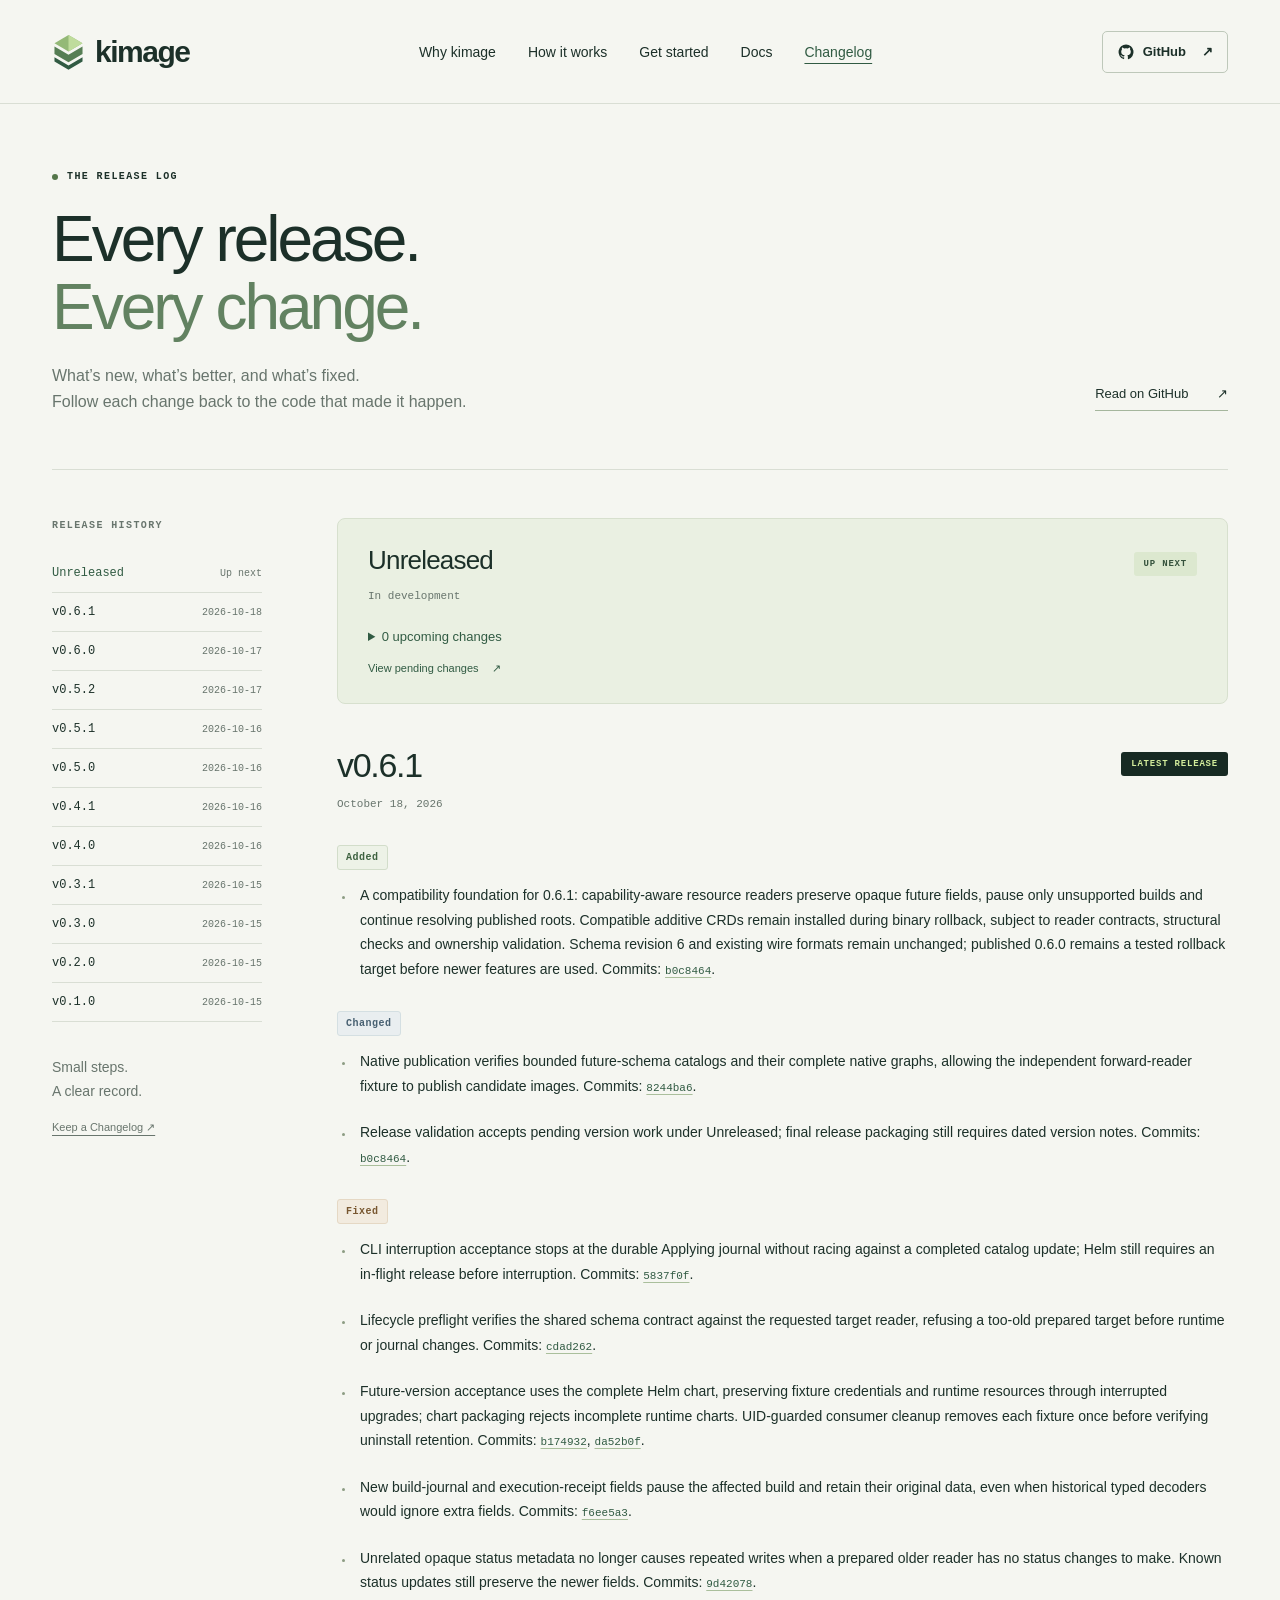
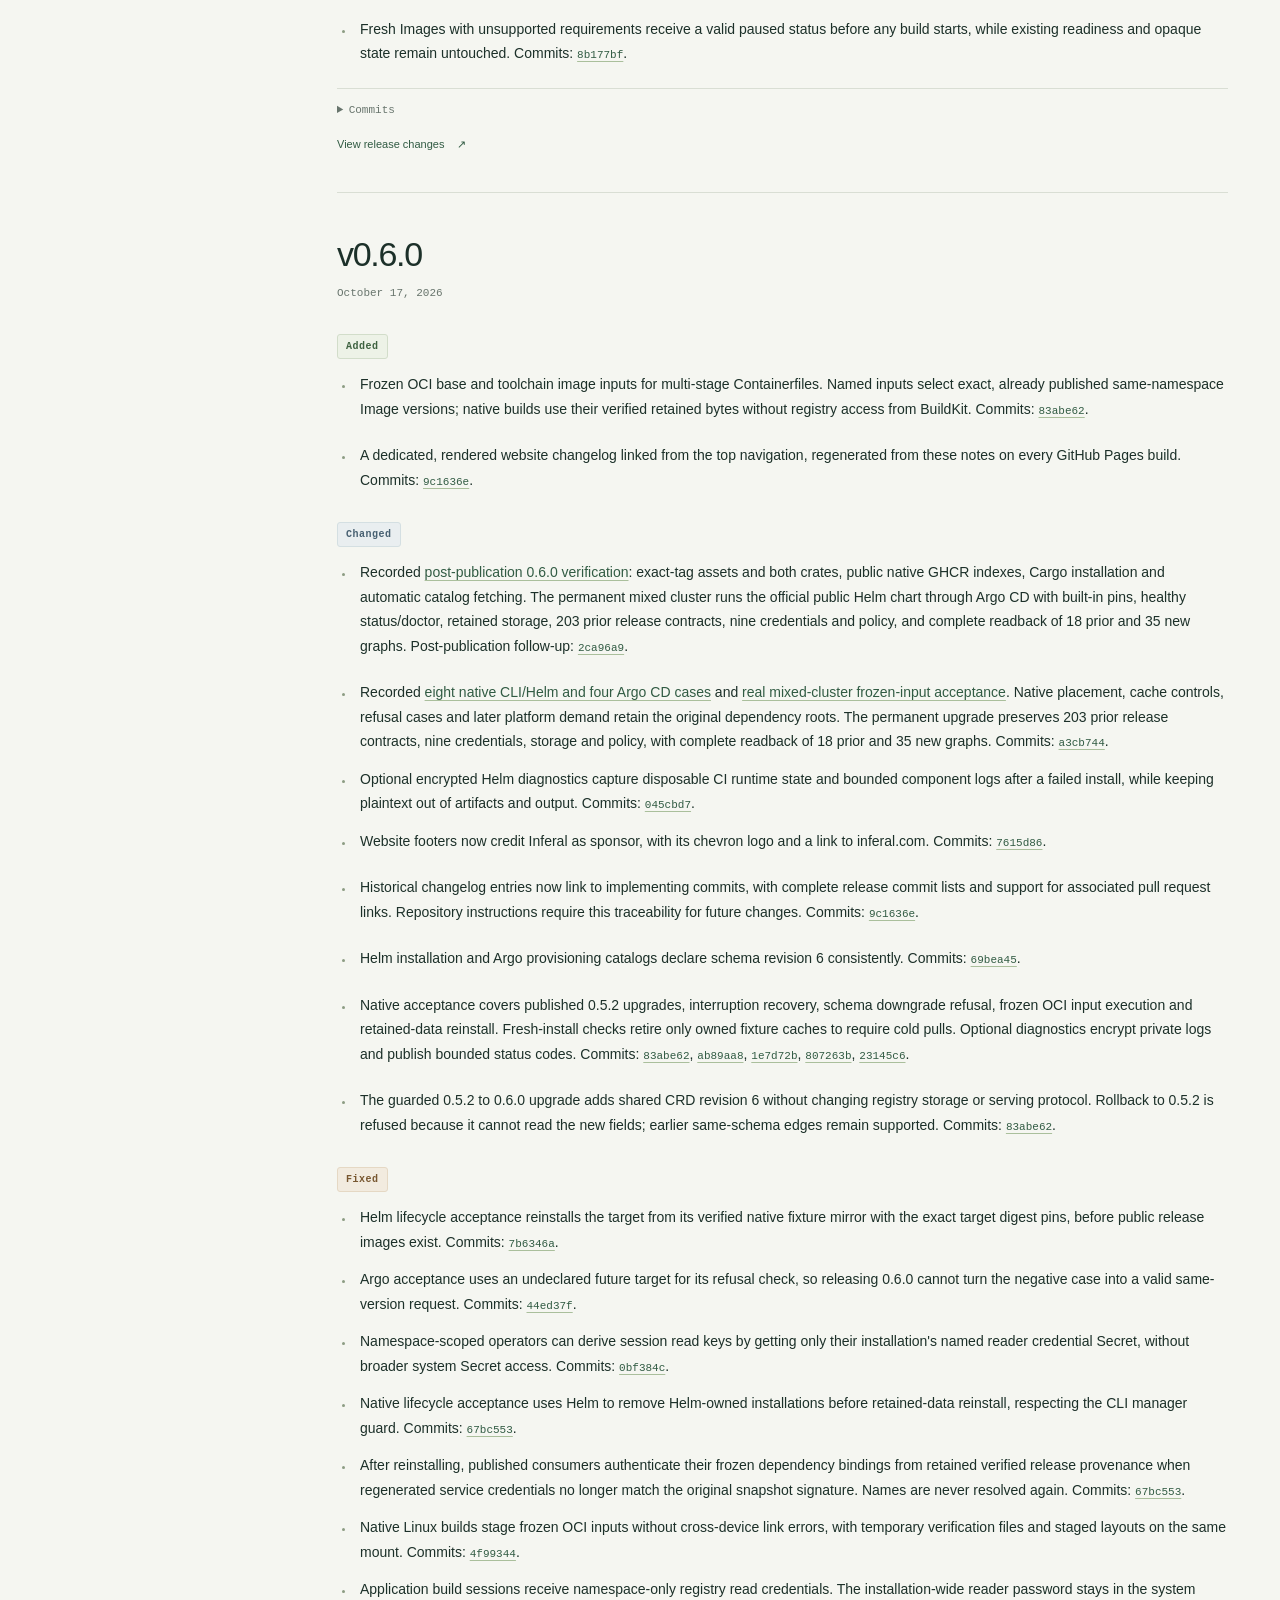
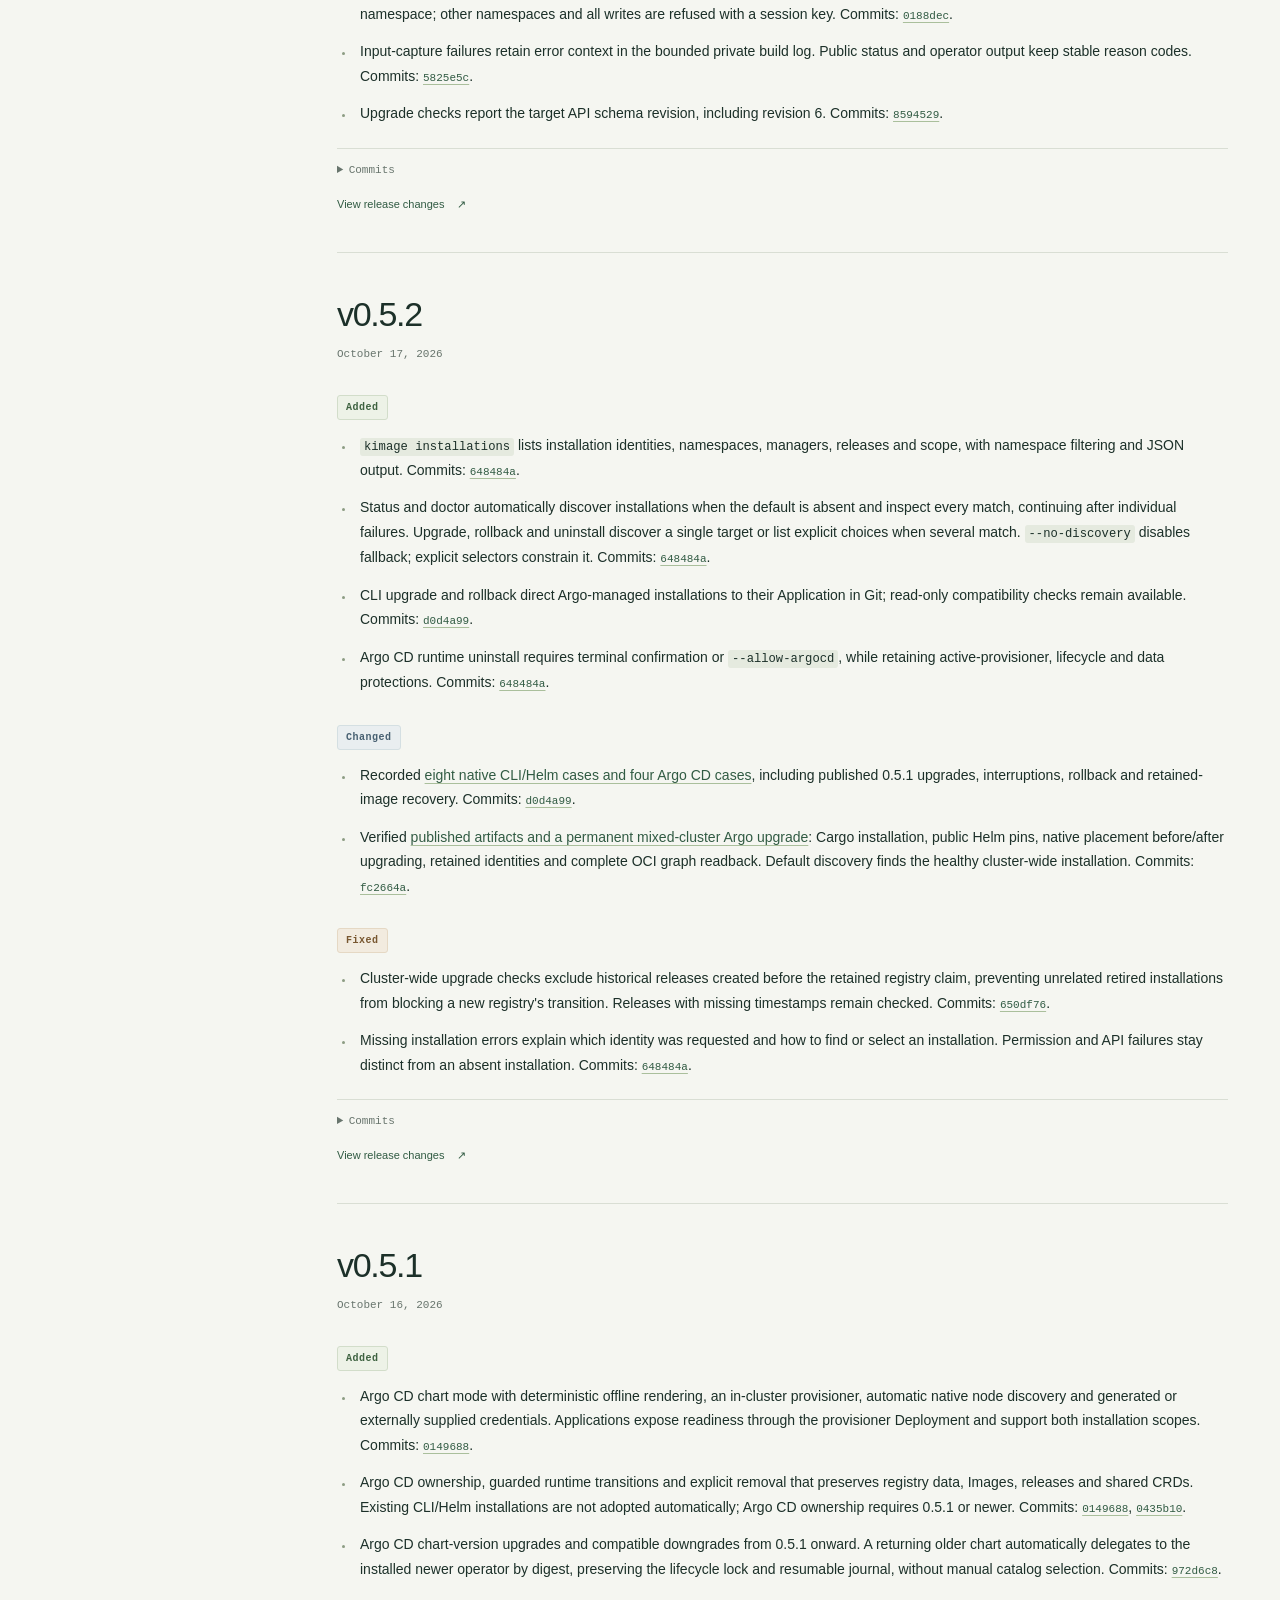
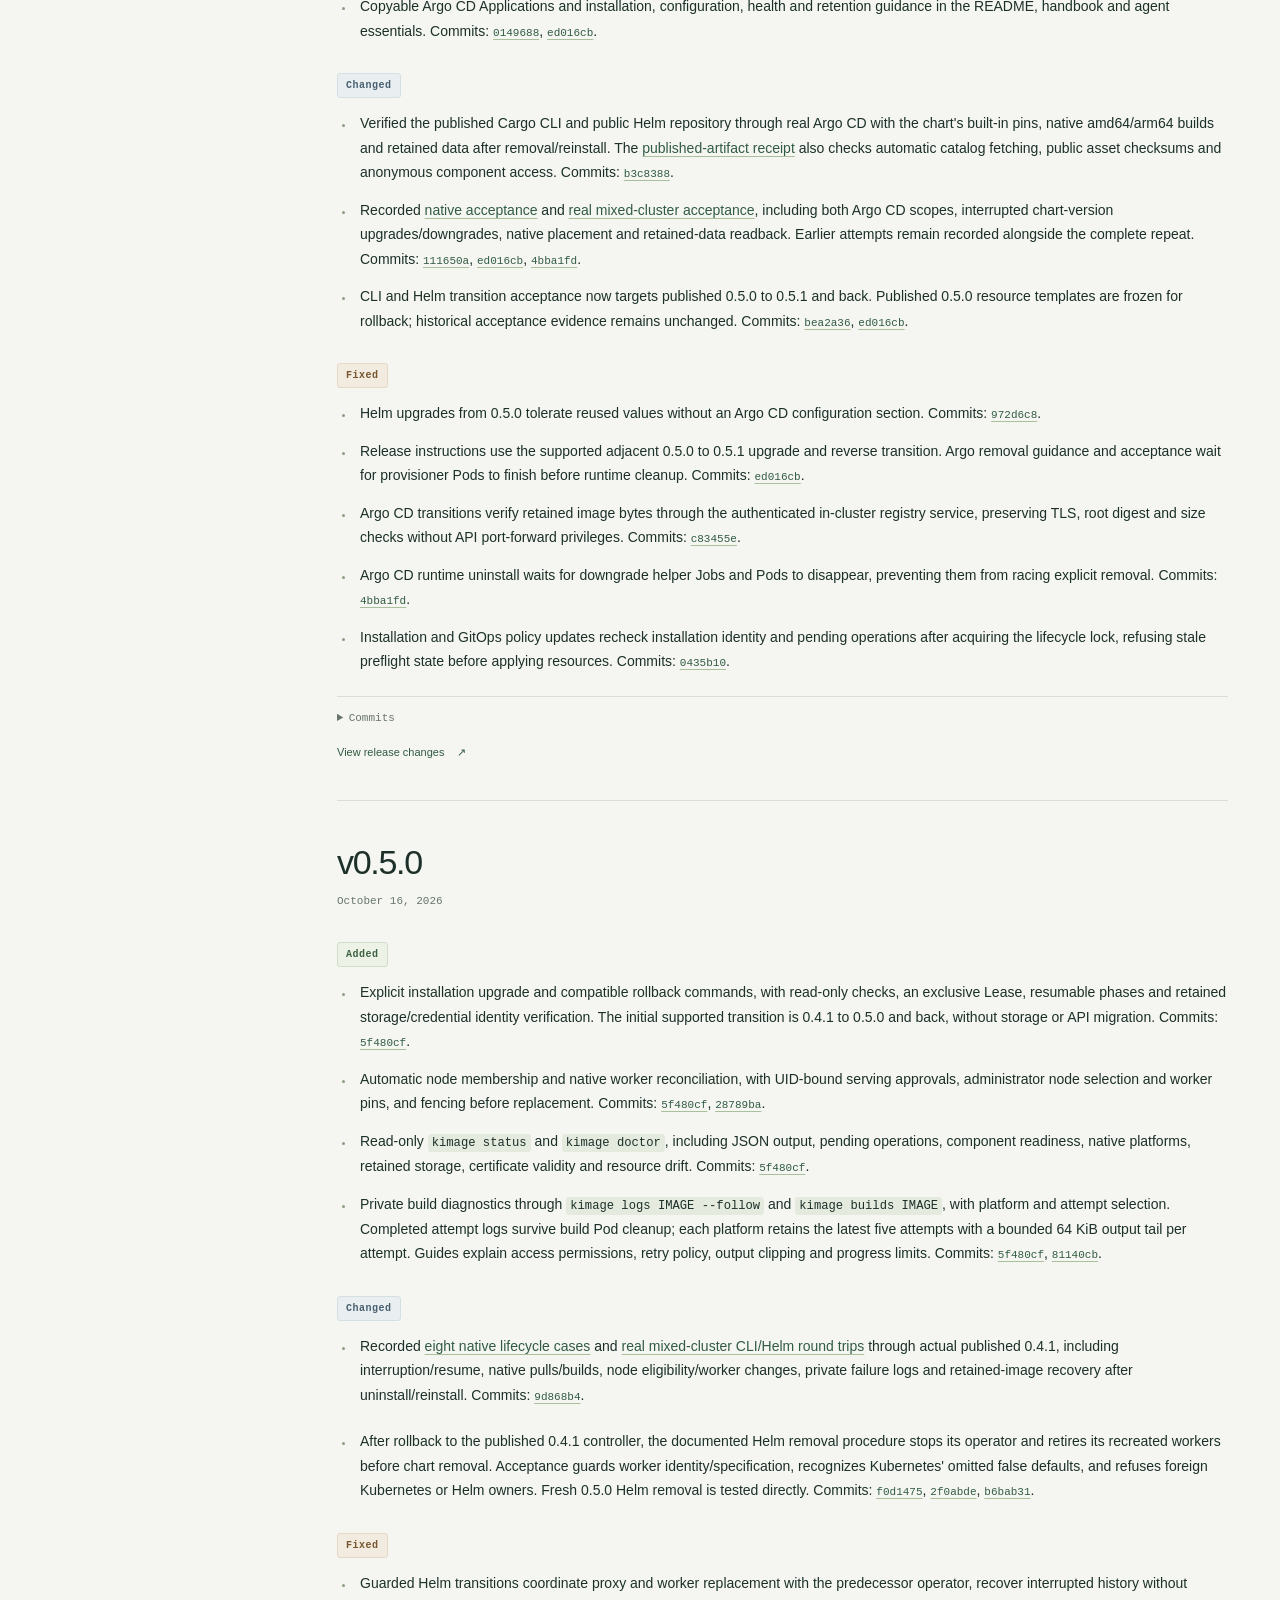
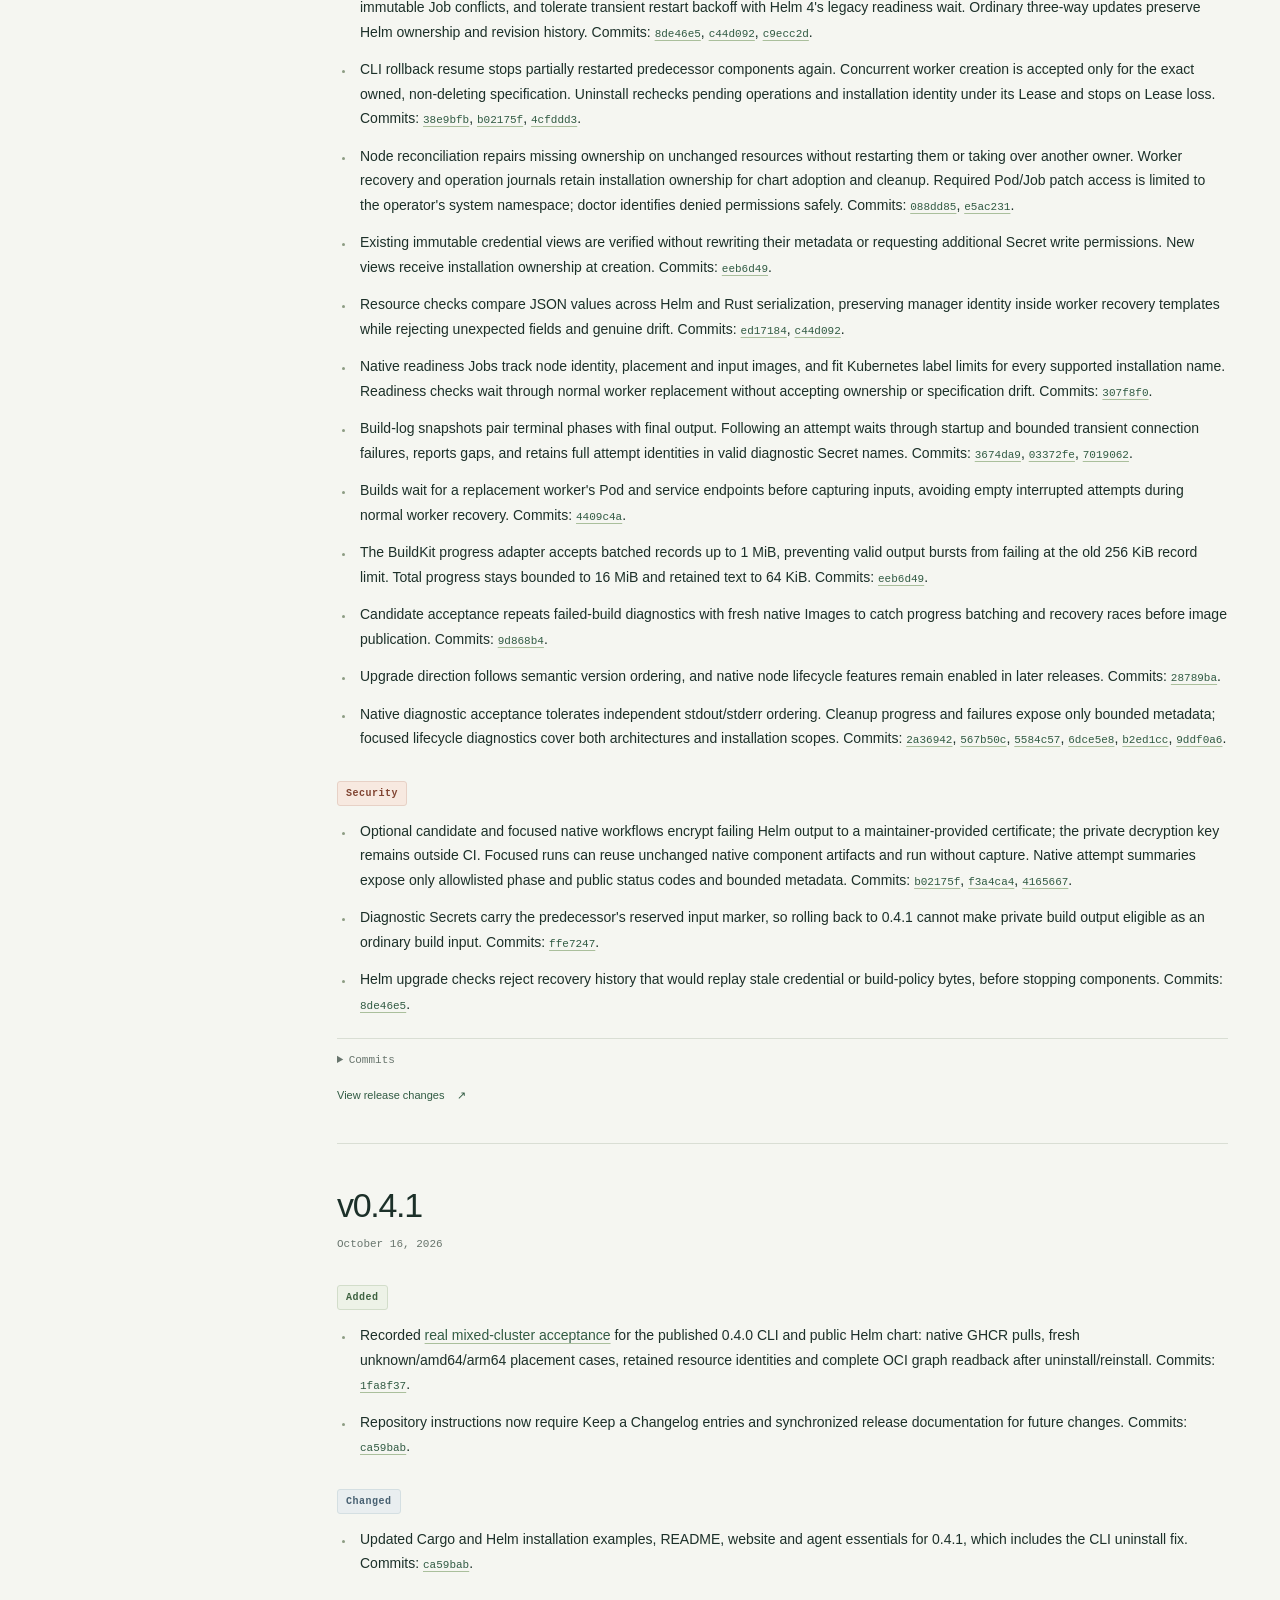
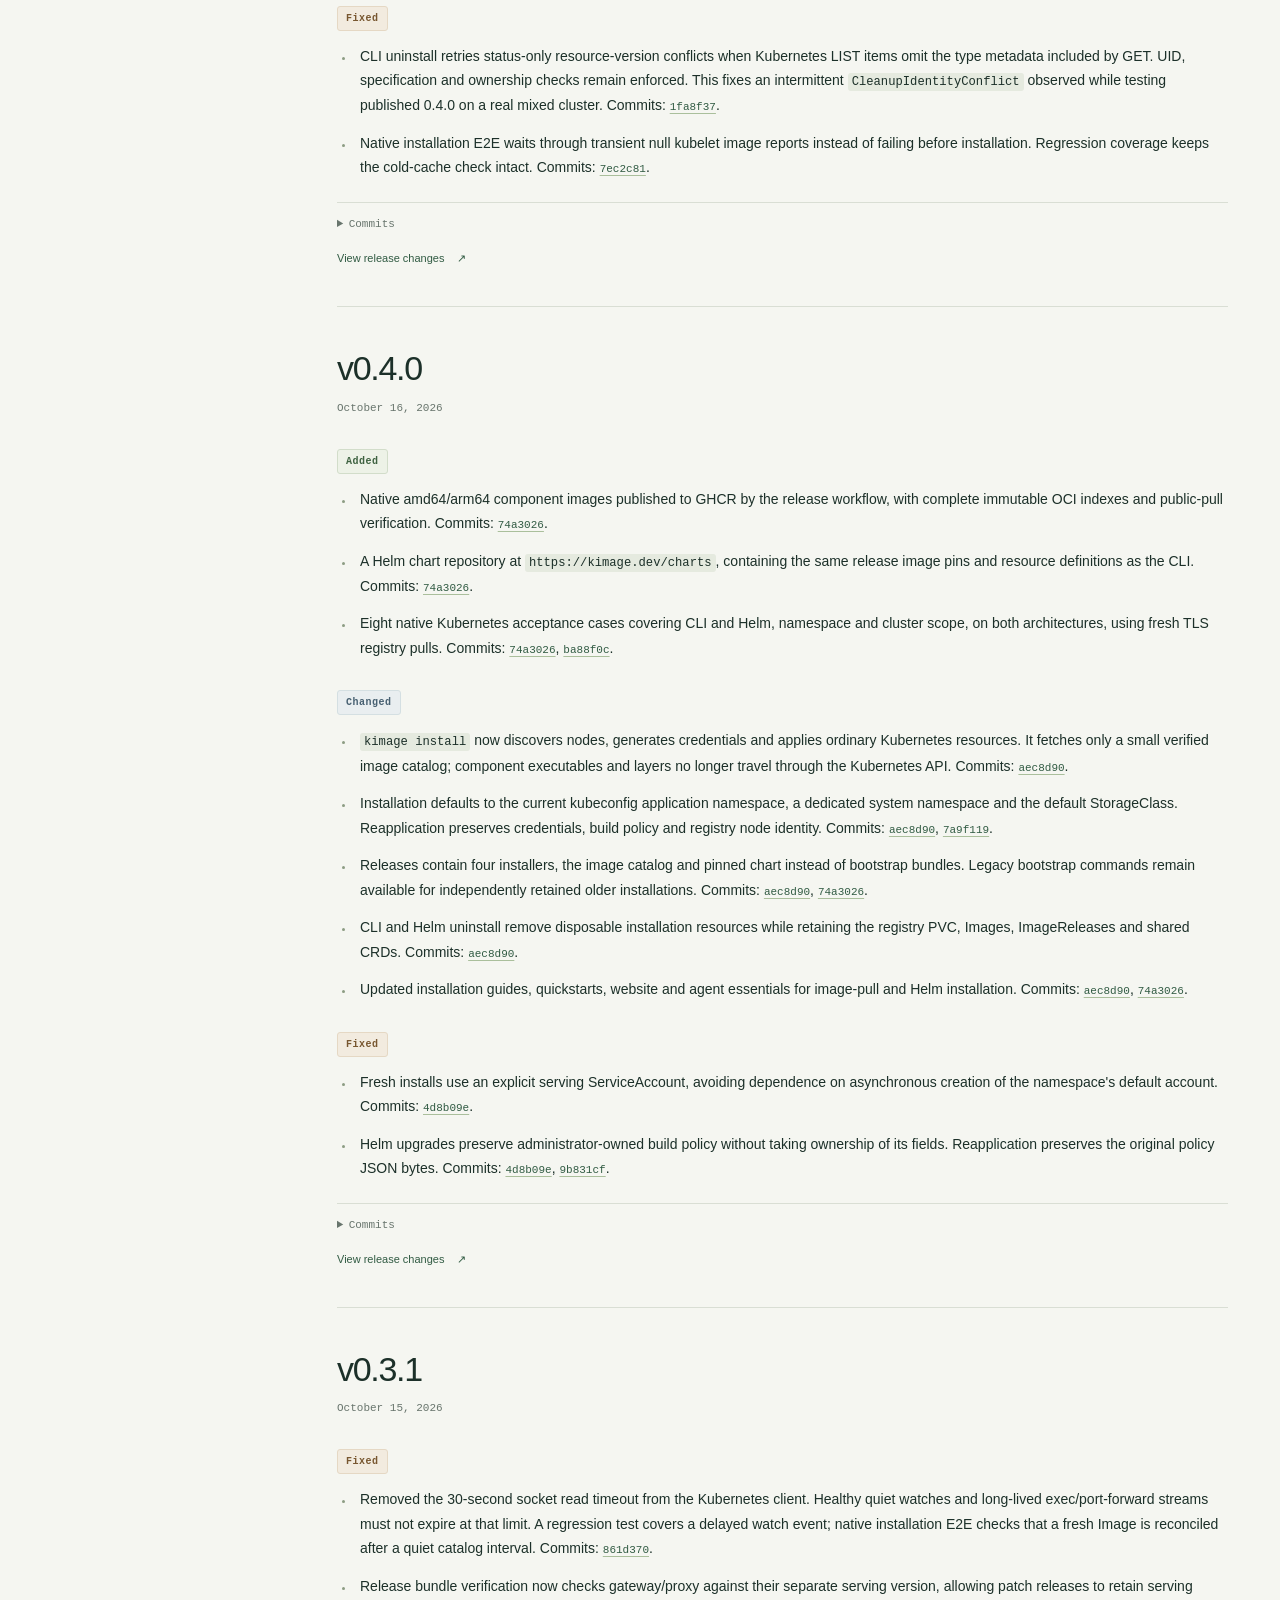
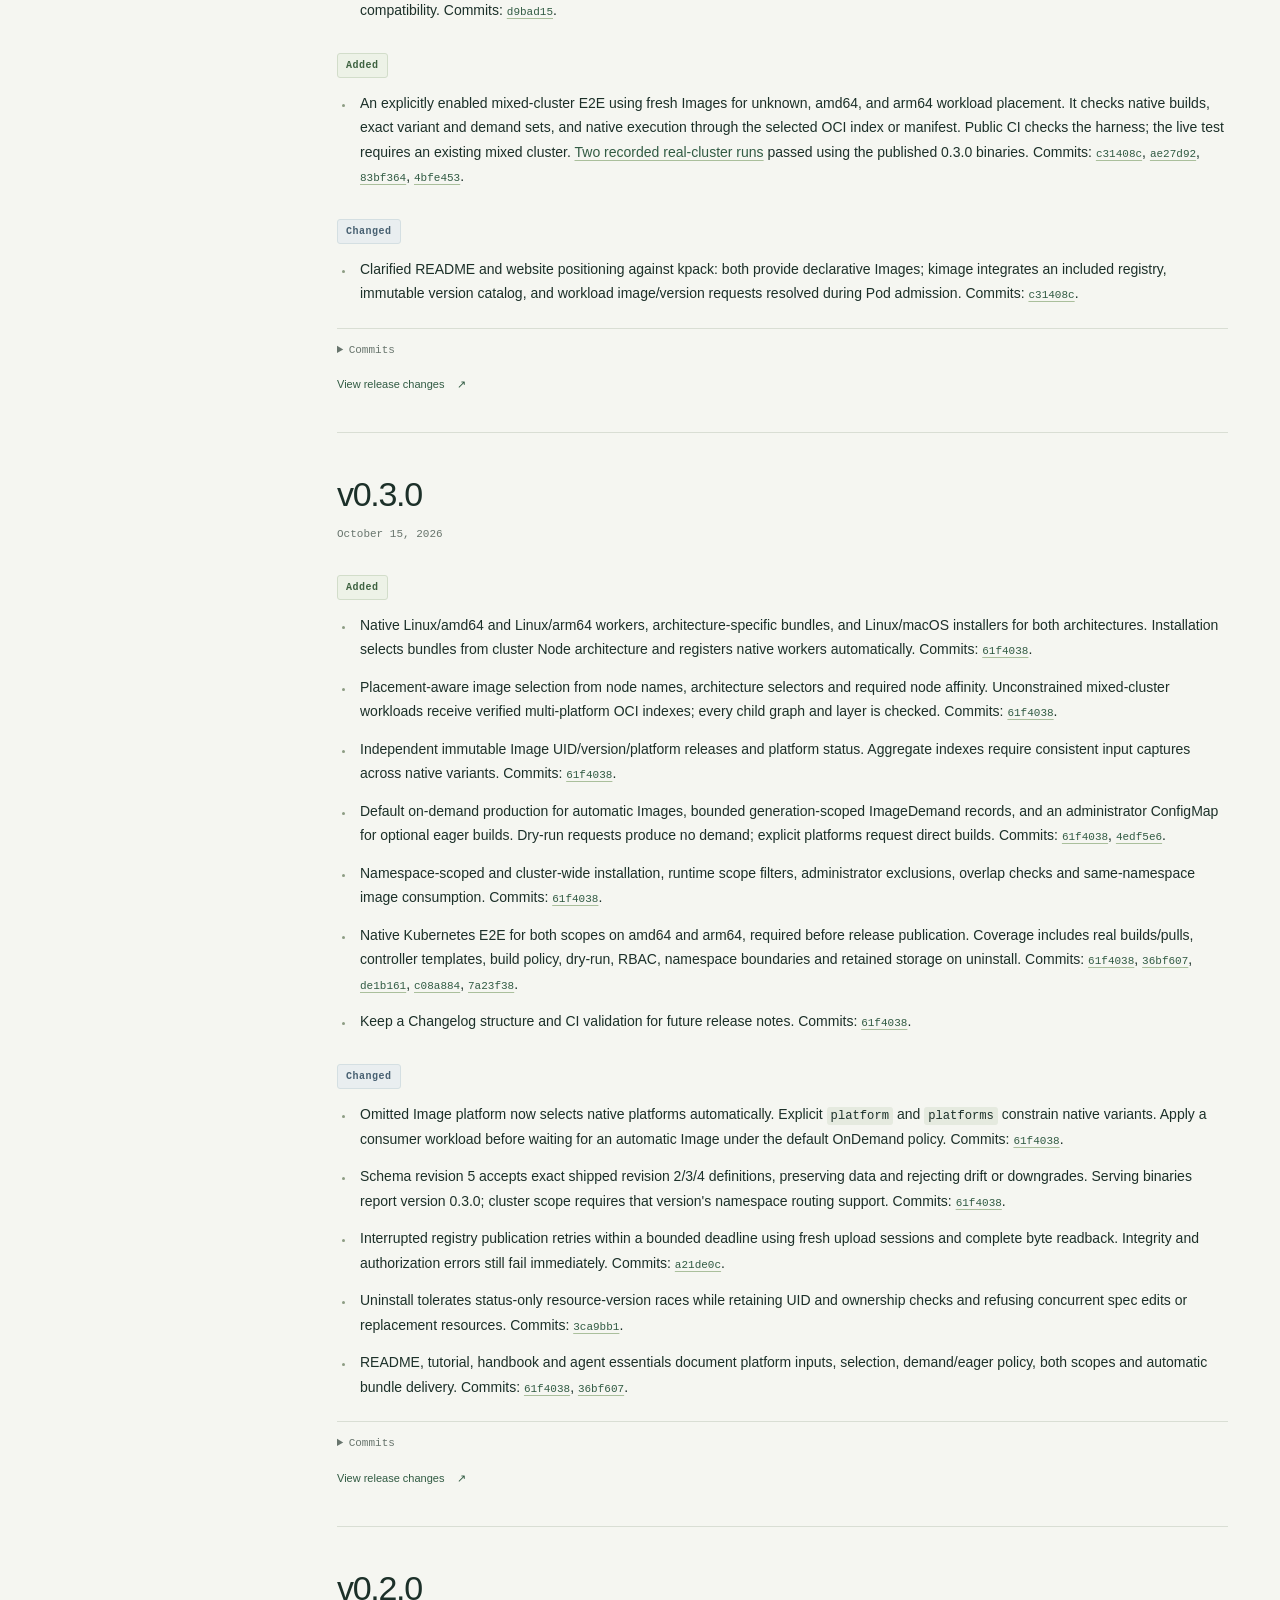
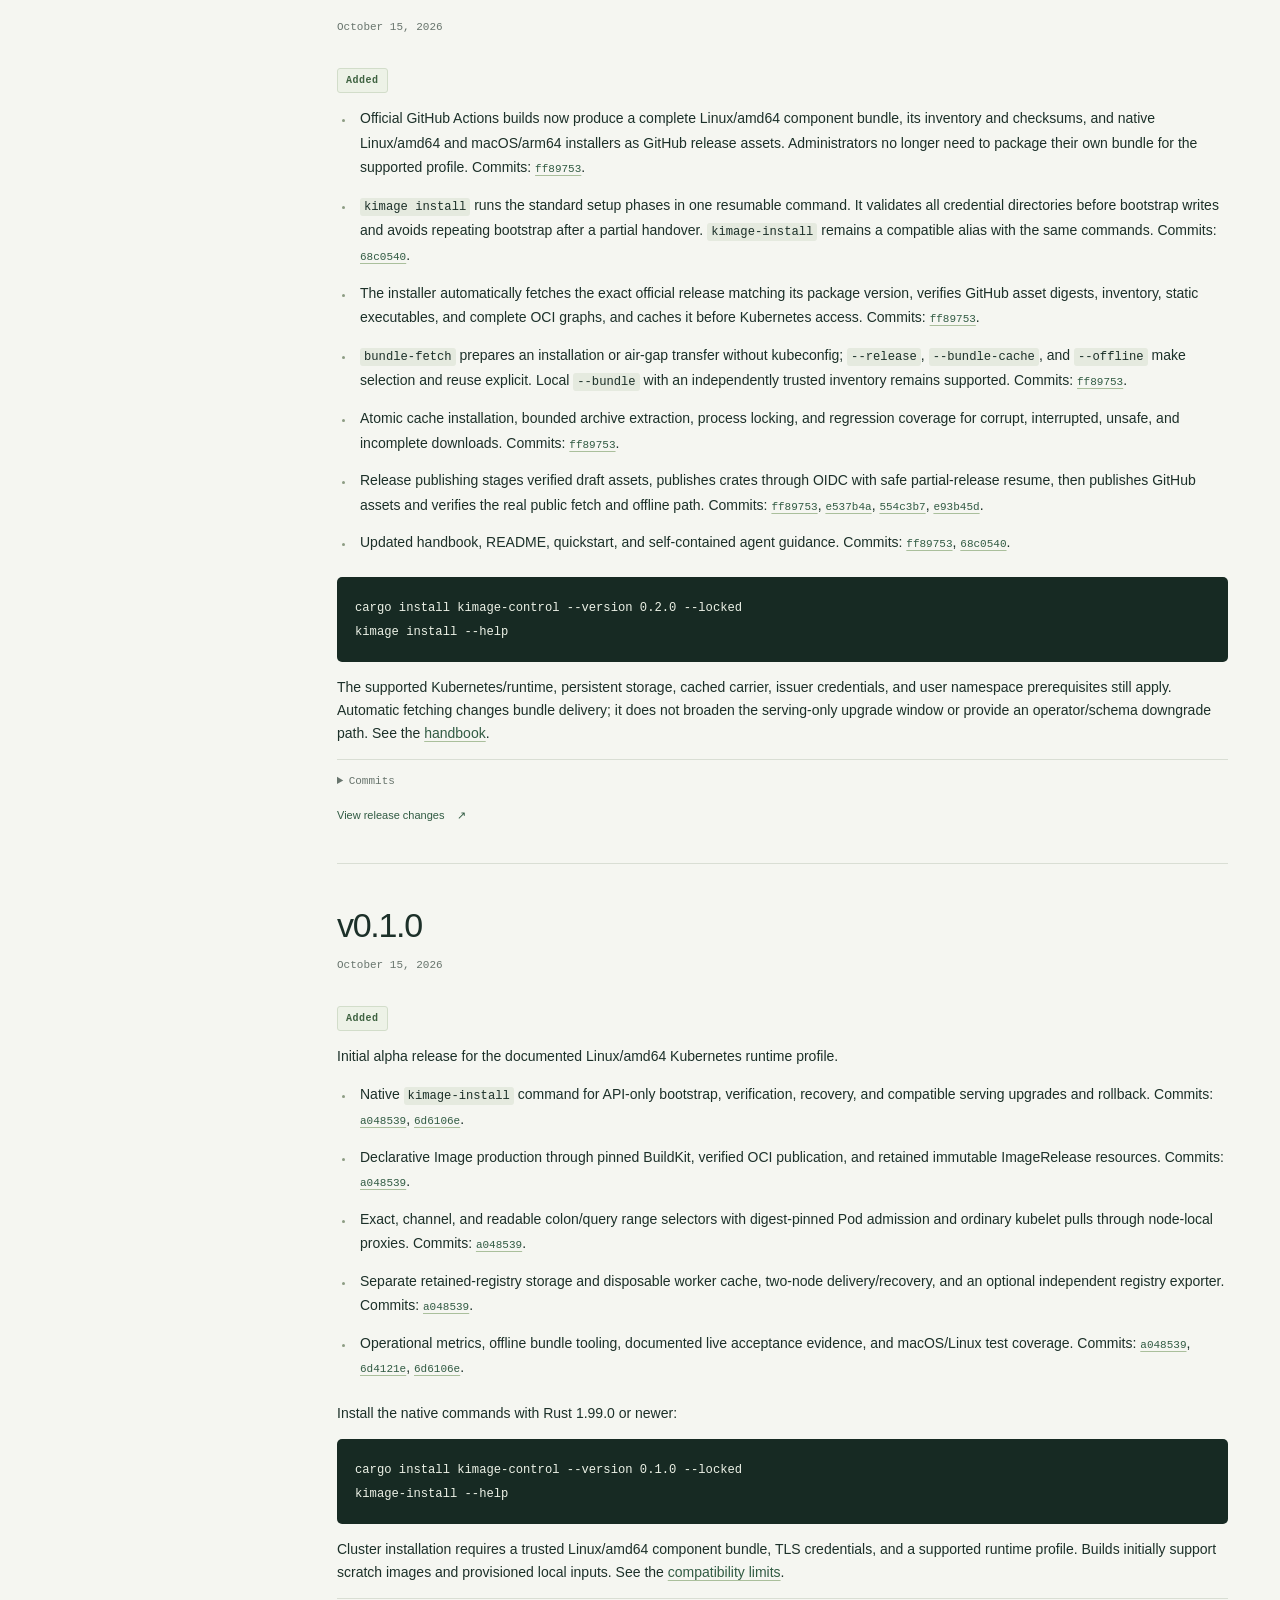
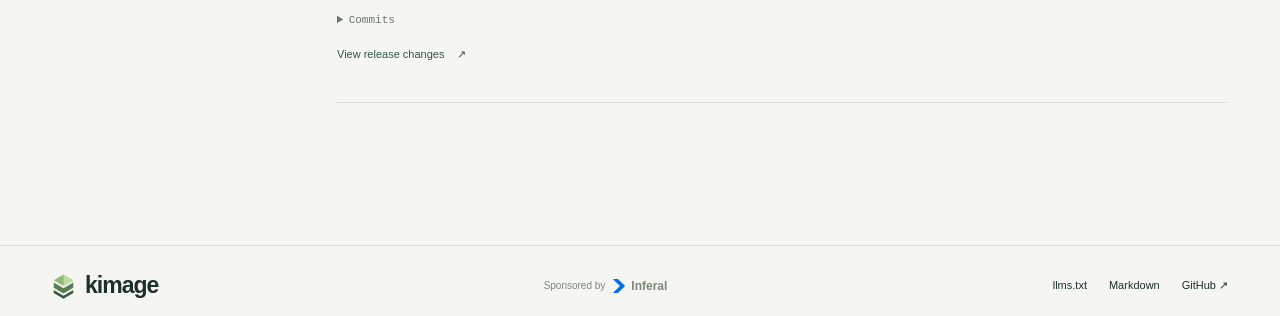
==== commit 749c2ea1: "Prepare 0.6.1 release notes for reviewed asset preview Date the compatibility-foundation notes and l" ====
--- a/site/changelog/index.html
+++ b/site/changelog/index.html
@@ -53,6 +53,7 @@
           <nav aria-label="Release history">
             <p class="eyebrow">RELEASE HISTORY</p>
 <a href="#unreleased"><span>Unreleased</span><span>Up next</span></a>
+<a href="#v0.6.1"><span>v0.6.1</span><span>2026-10-18</span></a>
 <a href="#v0.6.0"><span>v0.6.0</span><span>2026-10-17</span></a>
 <a href="#v0.5.2"><span>v0.5.2</span><span>2026-10-17</span></a>
 <a href="#v0.5.1"><span>v0.5.1</span><span>2026-10-16</span></a>
@@ -70,41 +71,46 @@
         <div class="release-feed">
 <article id="unreleased" class="release unreleased">
 <header class="release-heading"><div><h2>Unreleased</h2><span class="release-date">In development</span></div><span class="release-badge pending-badge">UP NEXT</span></header>
-<details class="pending-changes"><summary>9 upcoming changes</summary><div class="release-body"><h3 class="category category-added">Added</h3>
+<details class="pending-changes"><summary>0 upcoming changes</summary><div class="release-body"></div></details>
+<a class="release-compare" href="https://github.com/inferal-oss/kimage/compare/v0.6.1...HEAD">View pending changes <span aria-hidden="true">↗</span></a>
+</article>
+<article id="v0.6.1" class="release">
+<header class="release-heading"><div><h2>v0.6.1</h2><time class="release-date" datetime="2026-10-18">October 18, 2026</time></div><span class="release-badge">LATEST RELEASE</span></header>
+<div class="release-body"><h3 class="category category-added">Added</h3>
 <ul>
 <li>A compatibility foundation for 0.6.1: capability-aware resource readers preserve opaque future fields, pause only unsupported builds and continue resolving published roots. Compatible additive CRDs remain installed during binary rollback, subject to reader contracts, structural checks and ownership validation. Schema revision 6 and existing wire formats remain unchanged; published 0.6.0 remains a tested rollback target before newer features are used. Commits: <a class="commit-link" href="https://github.com/inferal-oss/kimage/commit/b0c8464f5d3432414f4ef9369404980f5f4c3c1a">b0c8464</a>.</li>
 </ul>
 <h3 class="category category-changed">Changed</h3>
 <ul>
-<li>Native publication verifies bounded future-schema catalogs and their complete native graphs, allowing the independent forward-reader fixture to publish candidate images. Implementation pending commit.</li>
+<li>Native publication verifies bounded future-schema catalogs and their complete native graphs, allowing the independent forward-reader fixture to publish candidate images. Commits: <a class="commit-link" href="https://github.com/inferal-oss/kimage/commit/8244ba600f70a40ba2fed2e1e92b4fe7ddd153ad">8244ba6</a>.</li>
 </ul>
 <ul>
 <li>Release validation accepts pending version work under Unreleased; final release packaging still requires dated version notes. Commits: <a class="commit-link" href="https://github.com/inferal-oss/kimage/commit/b0c8464f5d3432414f4ef9369404980f5f4c3c1a">b0c8464</a>.</li>
 </ul>
 <h3 class="category category-fixed">Fixed</h3>
 <ul>
-<li>CLI interruption acceptance stops at the durable Applying journal without racing against a completed catalog update; Helm still requires an in-flight release before interruption. Implementation pending commit.</li>
-</ul>
-<ul>
-<li>Lifecycle preflight verifies the shared schema contract against the requested target reader, refusing a too-old prepared target before runtime or journal changes. Implementation pending commit.</li>
-</ul>
-<ul>
-<li>Future-version acceptance uses the complete Helm chart, preserving fixture credentials and runtime resources through interrupted upgrades; chart packaging rejects incomplete runtime charts. UID-guarded consumer cleanup removes each fixture once before verifying uninstall retention. Implementation pending commit.</li>
-</ul>
-<ul>
-<li>New build-journal and execution-receipt fields pause the affected build and retain their original data, even when historical typed decoders would ignore extra fields. Implementation pending commit.</li>
-</ul>
-<ul>
-<li>Unrelated opaque status metadata no longer causes repeated writes when a prepared older reader has no status changes to make. Known status updates still preserve the newer fields. Implementation pending commit.</li>
+<li>CLI interruption acceptance stops at the durable Applying journal without racing against a completed catalog update; Helm still requires an in-flight release before interruption. Commits: <a class="commit-link" href="https://github.com/inferal-oss/kimage/commit/5837f0f5a156e8d282b36de91b7111b9b14b29d5">5837f0f</a>.</li>
+</ul>
+<ul>
+<li>Lifecycle preflight verifies the shared schema contract against the requested target reader, refusing a too-old prepared target before runtime or journal changes. Commits: <a class="commit-link" href="https://github.com/inferal-oss/kimage/commit/cdad2622f161fff30dd0f49af1c7ce33661d2970">cdad262</a>.</li>
+</ul>
+<ul>
+<li>Future-version acceptance uses the complete Helm chart, preserving fixture credentials and runtime resources through interrupted upgrades; chart packaging rejects incomplete runtime charts. UID-guarded consumer cleanup removes each fixture once before verifying uninstall retention. Commits: <a class="commit-link" href="https://github.com/inferal-oss/kimage/commit/b174932000b9ae6e30519c8a3df181c2d2bf6a99">b174932</a>, <a class="commit-link" href="https://github.com/inferal-oss/kimage/commit/da52b0ffef02d8a934fa531478c72b6477b33985">da52b0f</a>.</li>
+</ul>
+<ul>
+<li>New build-journal and execution-receipt fields pause the affected build and retain their original data, even when historical typed decoders would ignore extra fields. Commits: <a class="commit-link" href="https://github.com/inferal-oss/kimage/commit/f6ee5a33514729b549d30b0ffc93a4970203e98e">f6ee5a3</a>.</li>
+</ul>
+<ul>
+<li>Unrelated opaque status metadata no longer causes repeated writes when a prepared older reader has no status changes to make. Known status updates still preserve the newer fields. Commits: <a class="commit-link" href="https://github.com/inferal-oss/kimage/commit/9d42078c93fa2fbbacaab1c560f570ccef7ac49c">9d42078</a>.</li>
 </ul>
 <ul>
 <li>Fresh Images with unsupported requirements receive a valid paused status before any build starts, while existing readiness and opaque state remain untouched. Commits: <a class="commit-link" href="https://github.com/inferal-oss/kimage/commit/8b177bfa0cb1673bd1ee4382e0ae00e651da68de">8b177bf</a>.</li>
 </ul>
-<details class="release-sources"><summary>Commits</summary><p><a class="commit-link" href="https://github.com/inferal-oss/kimage/commit/b0c8464f5d3432414f4ef9369404980f5f4c3c1a">b0c8464</a>.</p></details></div></details>
-<a class="release-compare" href="https://github.com/inferal-oss/kimage/compare/v0.6.0...HEAD">View pending changes <span aria-hidden="true">↗</span></a>
+<details class="release-sources"><summary>Commits</summary><p><a class="commit-link" href="https://github.com/inferal-oss/kimage/commit/2ca96a9c318a476b79fa5cf7f4b6371477087df1">2ca96a9</a>, <a class="commit-link" href="https://github.com/inferal-oss/kimage/commit/52cbc778cdba0bfcbaca347342a1feb95e6bc652">52cbc77</a>, <a class="commit-link" href="https://github.com/inferal-oss/kimage/commit/b0c8464f5d3432414f4ef9369404980f5f4c3c1a">b0c8464</a>, <a class="commit-link" href="https://github.com/inferal-oss/kimage/commit/1713d8cfd15aa9dec34dd6954ff0adb3338fa7f0">1713d8c</a>, <a class="commit-link" href="https://github.com/inferal-oss/kimage/commit/8b177bfa0cb1673bd1ee4382e0ae00e651da68de">8b177bf</a>, <a class="commit-link" href="https://github.com/inferal-oss/kimage/commit/40e60012c5b6de946fb8cff77068212fd3631107">40e6001</a>, <a class="commit-link" href="https://github.com/inferal-oss/kimage/commit/8244ba600f70a40ba2fed2e1e92b4fe7ddd153ad">8244ba6</a>, <a class="commit-link" href="https://github.com/inferal-oss/kimage/commit/9d42078c93fa2fbbacaab1c560f570ccef7ac49c">9d42078</a>, <a class="commit-link" href="https://github.com/inferal-oss/kimage/commit/f6ee5a33514729b549d30b0ffc93a4970203e98e">f6ee5a3</a>, <a class="commit-link" href="https://github.com/inferal-oss/kimage/commit/b174932000b9ae6e30519c8a3df181c2d2bf6a99">b174932</a>, <a class="commit-link" href="https://github.com/inferal-oss/kimage/commit/da52b0ffef02d8a934fa531478c72b6477b33985">da52b0f</a>, <a class="commit-link" href="https://github.com/inferal-oss/kimage/commit/cdad2622f161fff30dd0f49af1c7ce33661d2970">cdad262</a>, <a class="commit-link" href="https://github.com/inferal-oss/kimage/commit/5837f0f5a156e8d282b36de91b7111b9b14b29d5">5837f0f</a>.</p></details></div>
+<a class="release-compare" href="https://github.com/inferal-oss/kimage/compare/v0.6.0...v0.6.1">View release changes <span aria-hidden="true">↗</span></a>
 </article>
 <article id="v0.6.0" class="release">
-<header class="release-heading"><div><h2>v0.6.0</h2><time class="release-date" datetime="2026-10-17">October 17, 2026</time></div><span class="release-badge">LATEST RELEASE</span></header>
+<header class="release-heading"><div><h2>v0.6.0</h2><time class="release-date" datetime="2026-10-17">October 17, 2026</time></div></header>
 <div class="release-body"><h3 class="category category-added">Added</h3>
 <ul>
 <li>Frozen OCI base and toolchain image inputs for multi-stage Containerfiles. Named inputs select exact, already published same-namespace Image versions; native builds use their verified retained bytes without registry access from BuildKit. Commits: <a class="commit-link" href="https://github.com/inferal-oss/kimage/commit/83abe62796e057da7c32665d40141d44c685acbb">83abe62</a>.</li>
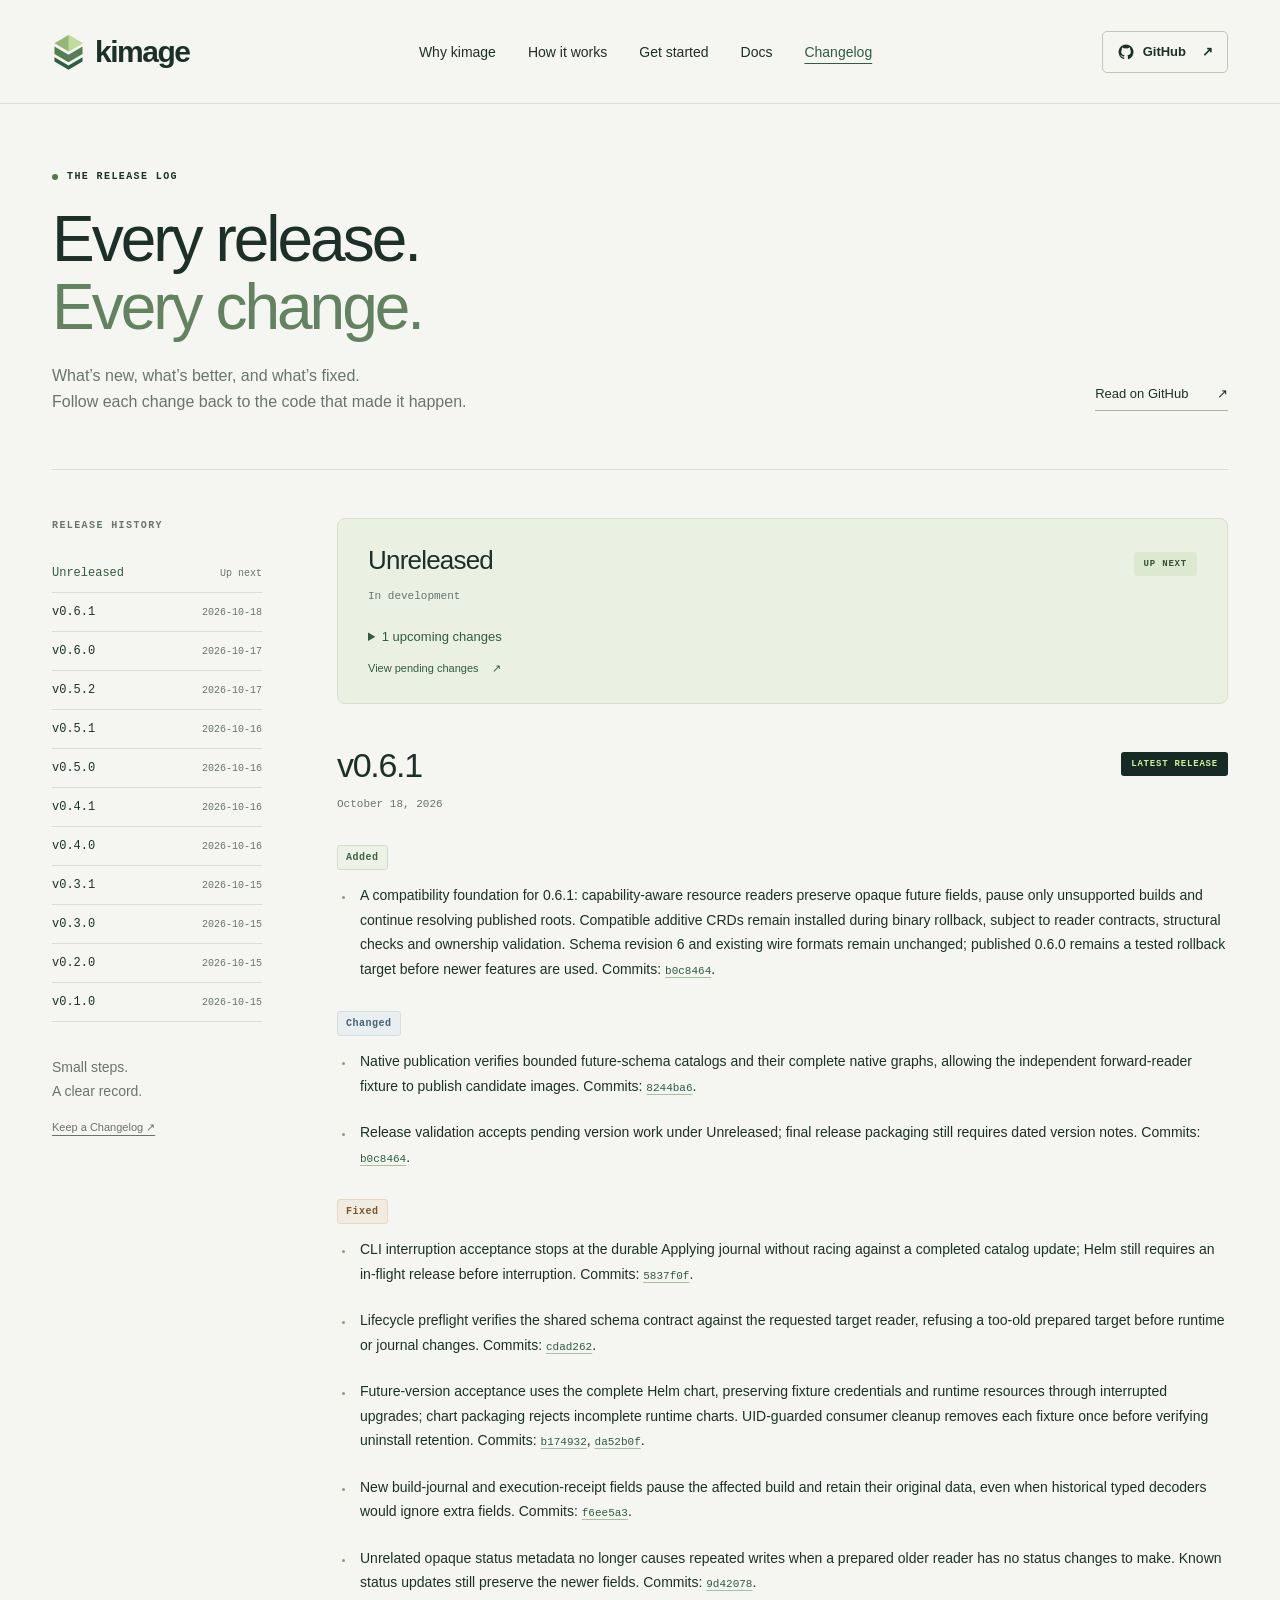
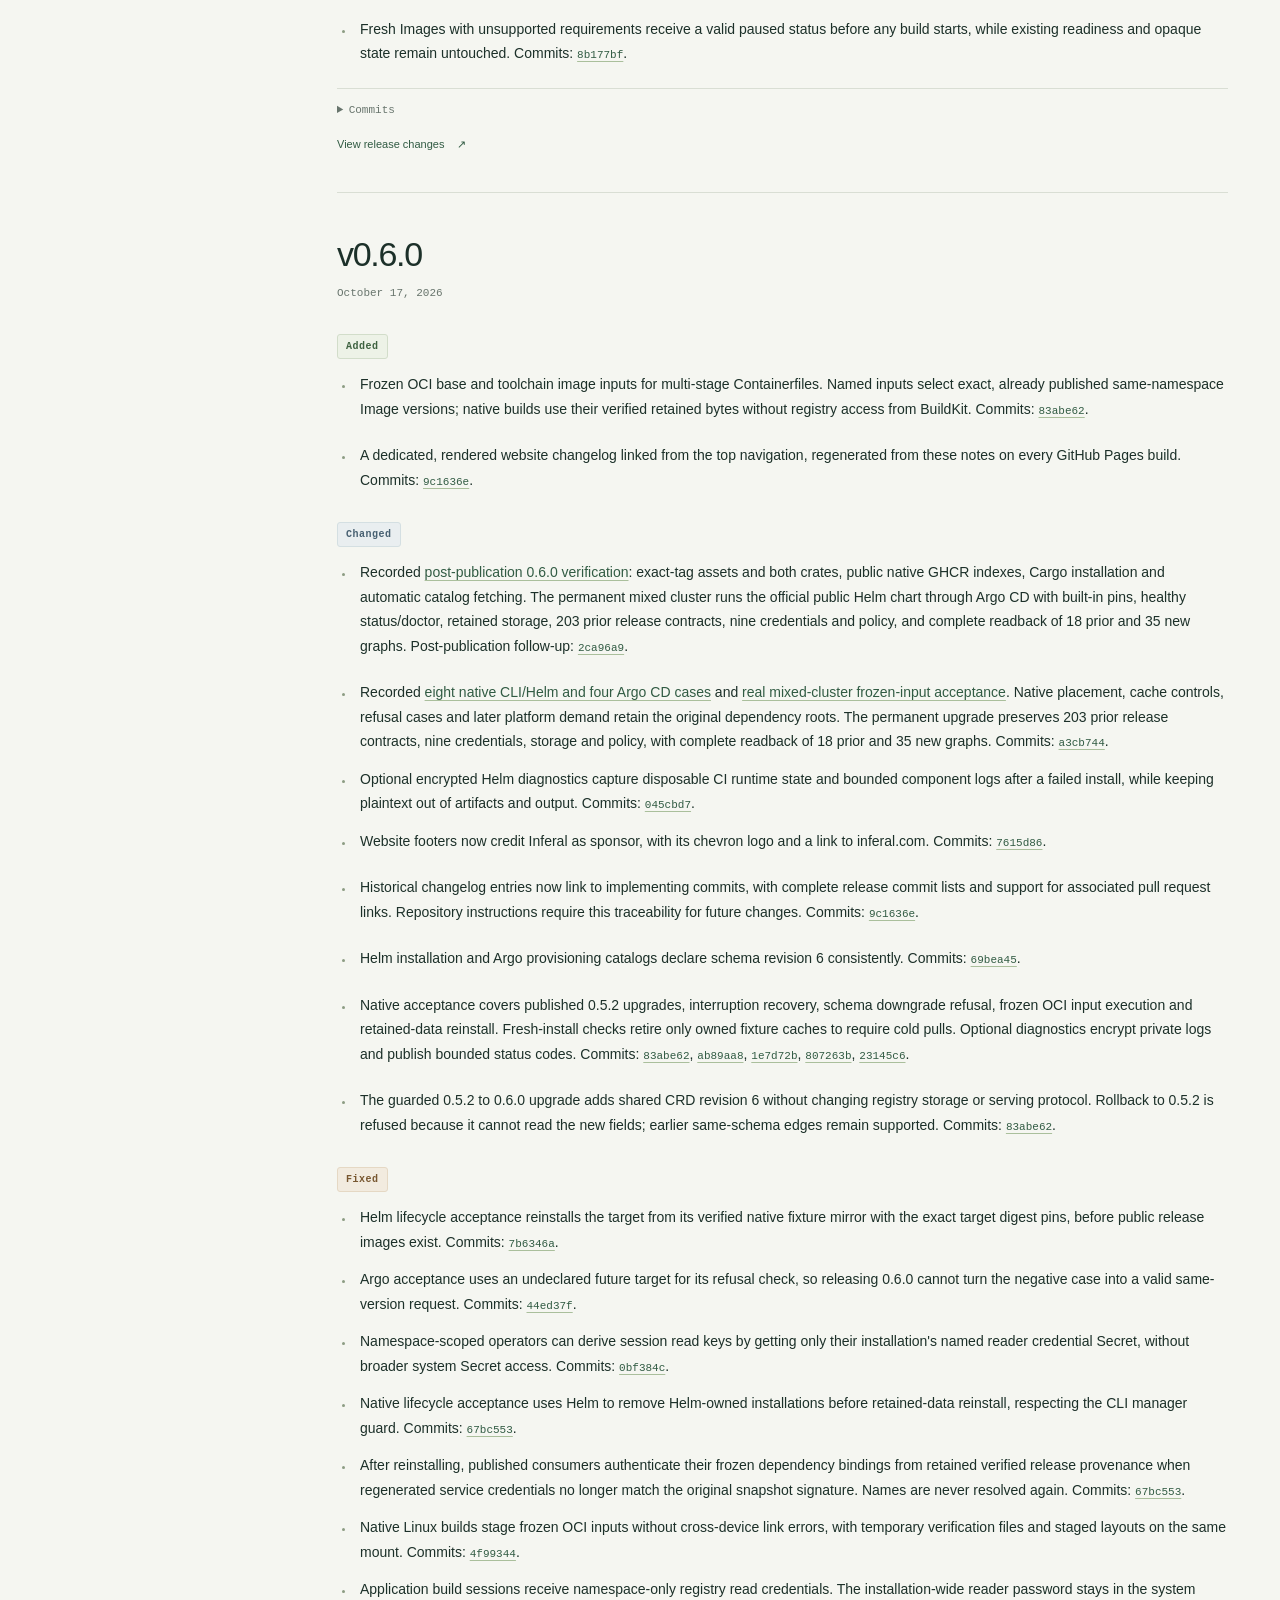
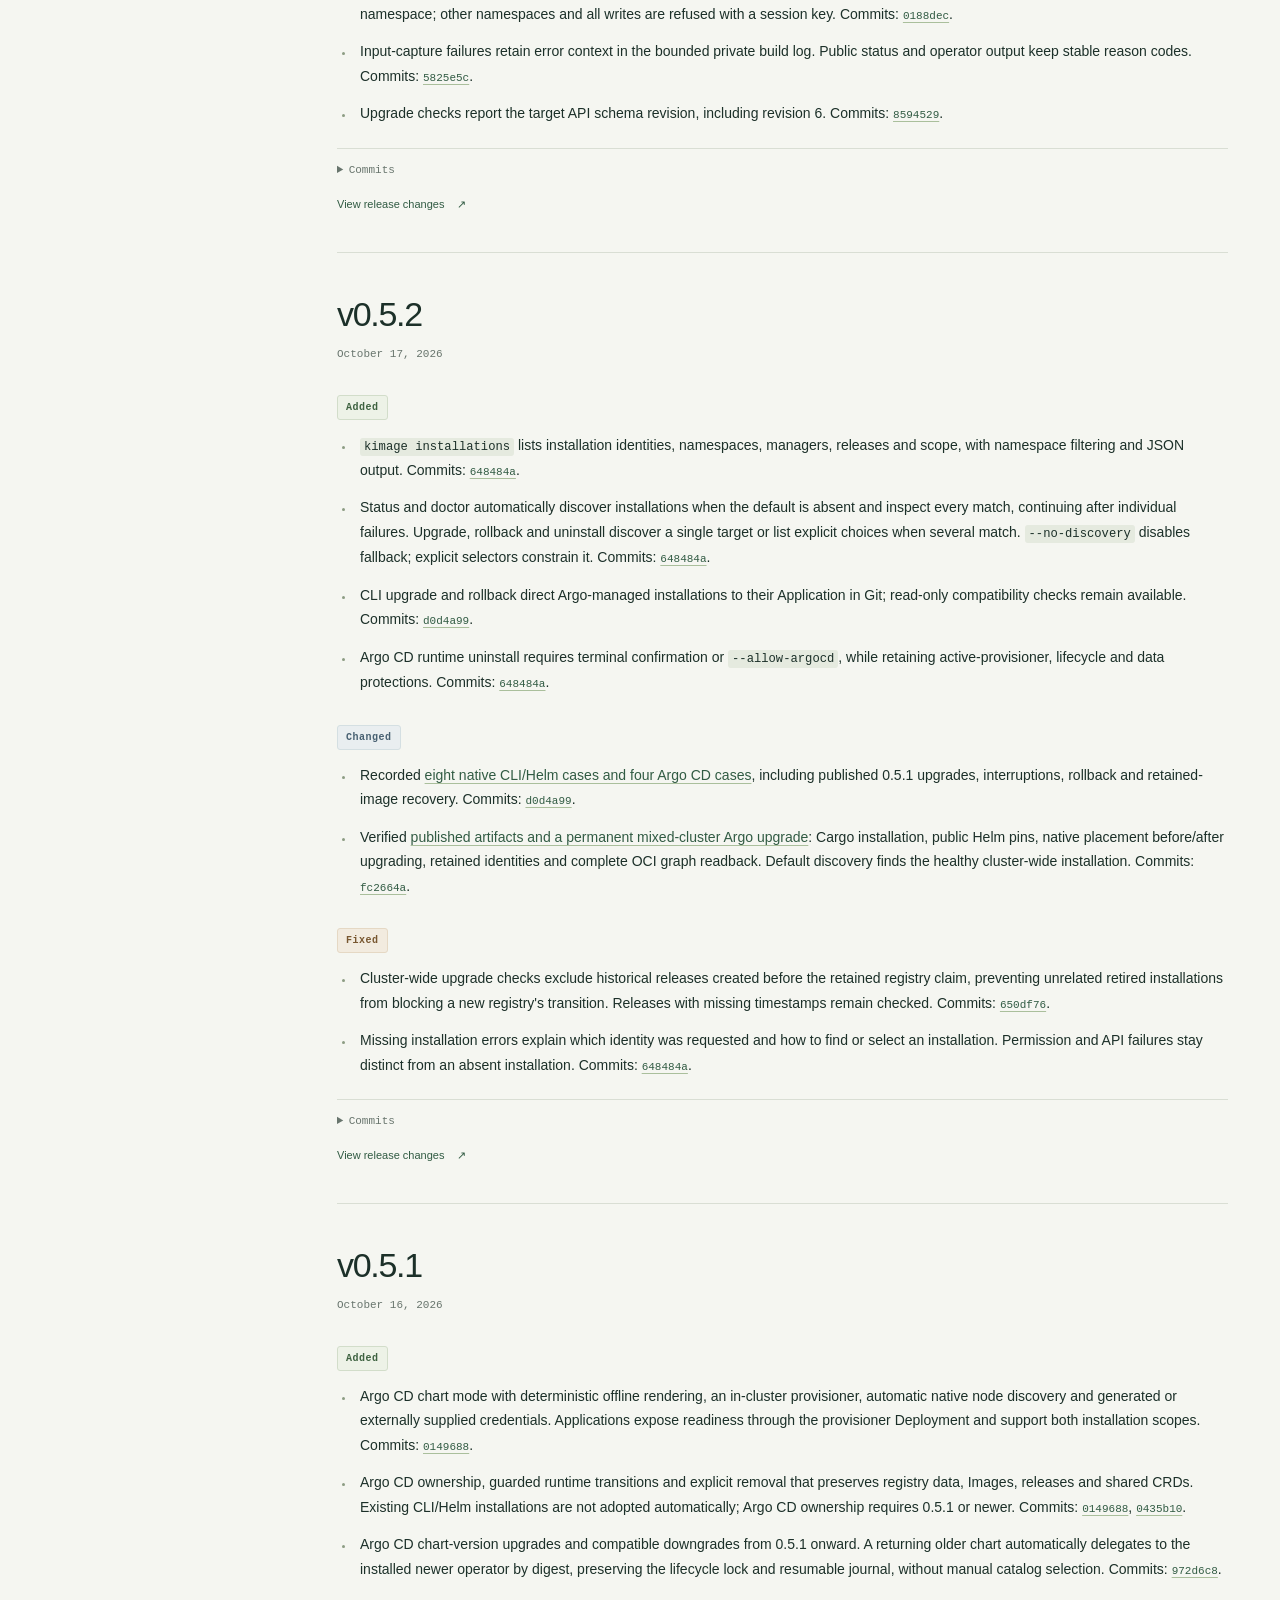
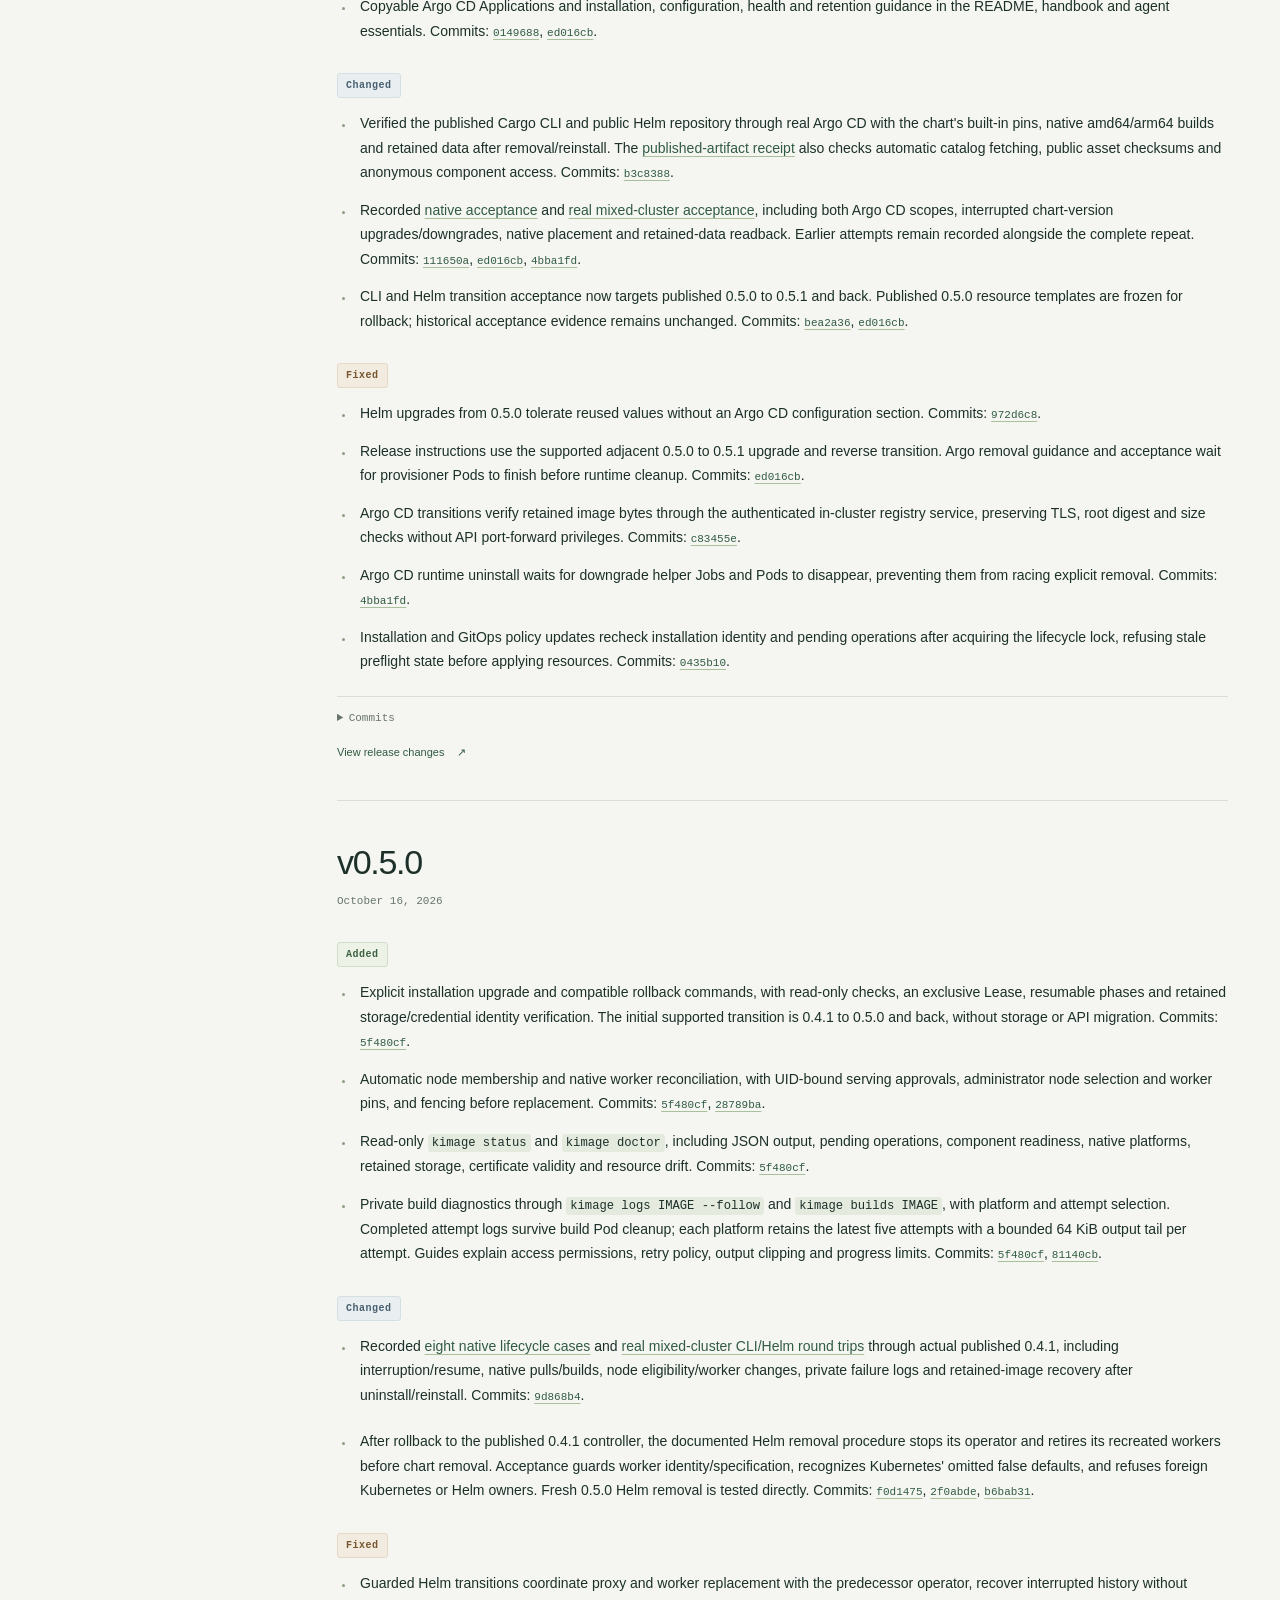
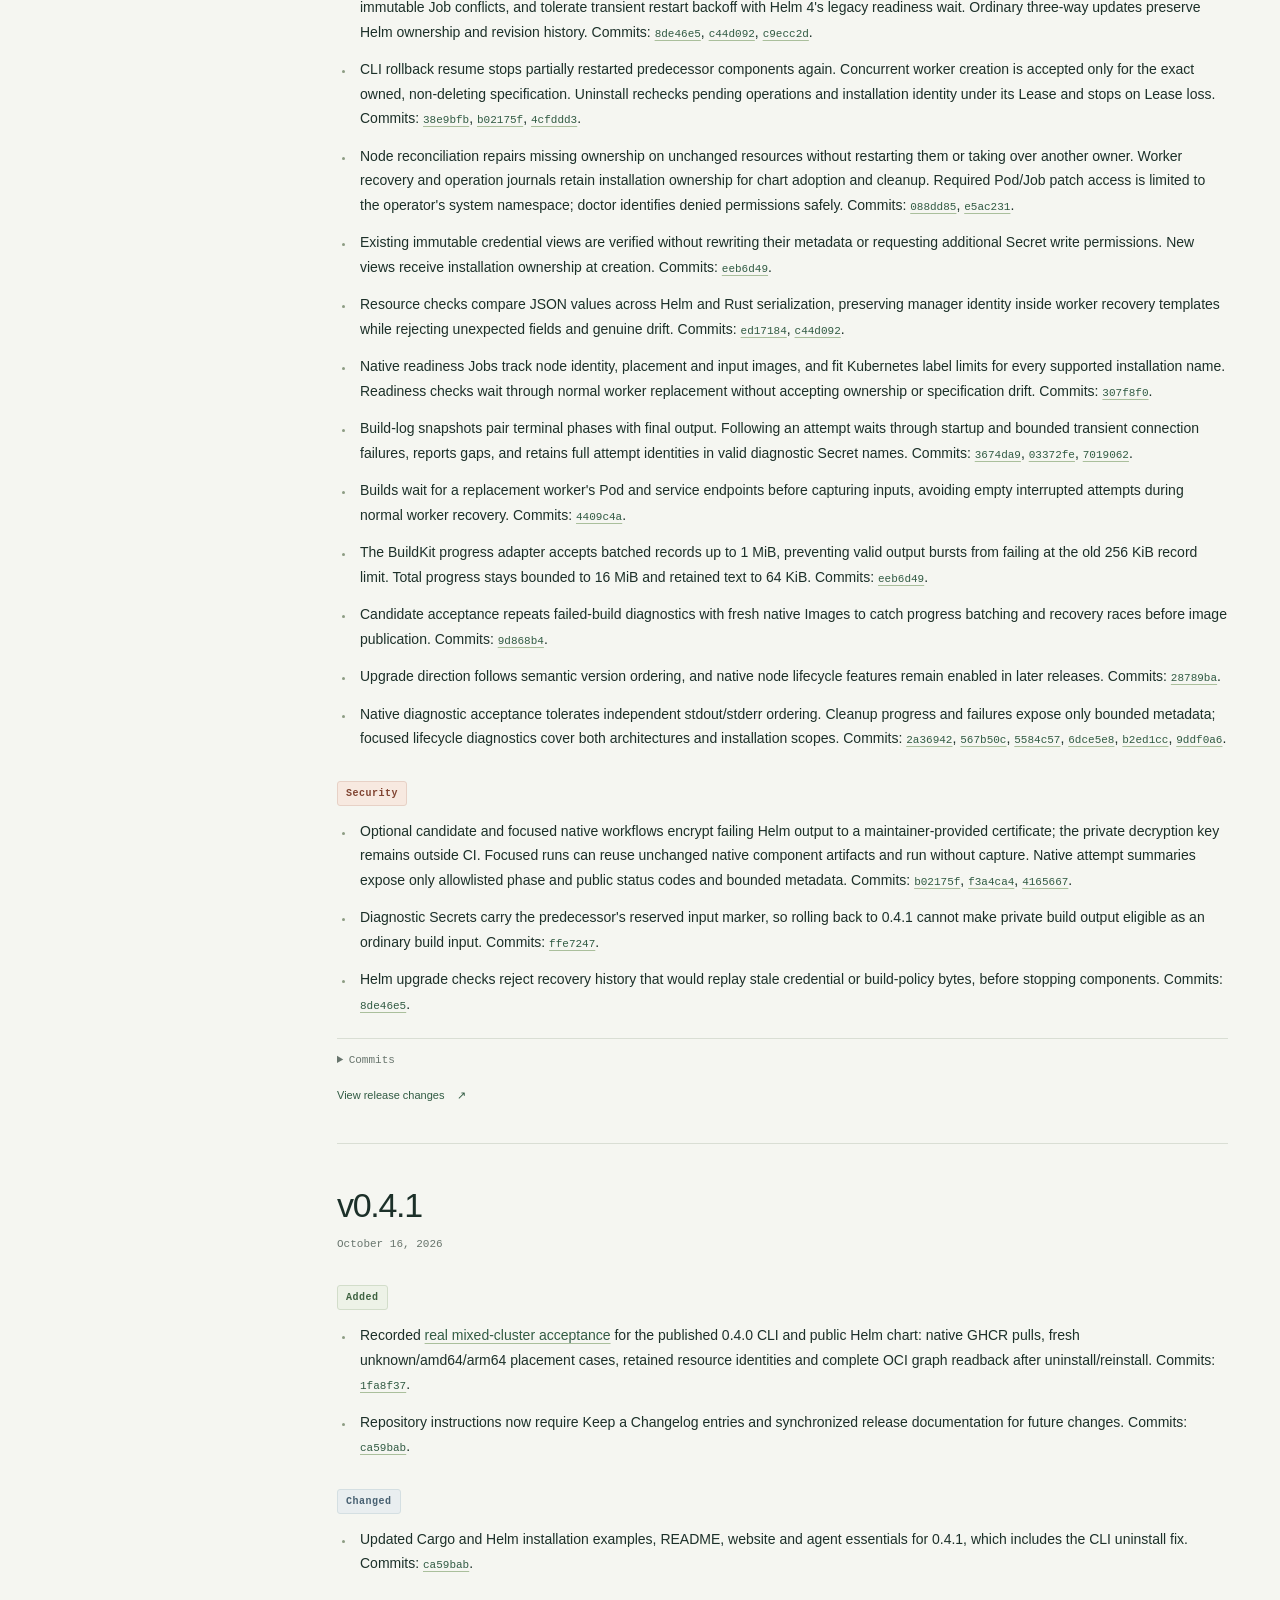
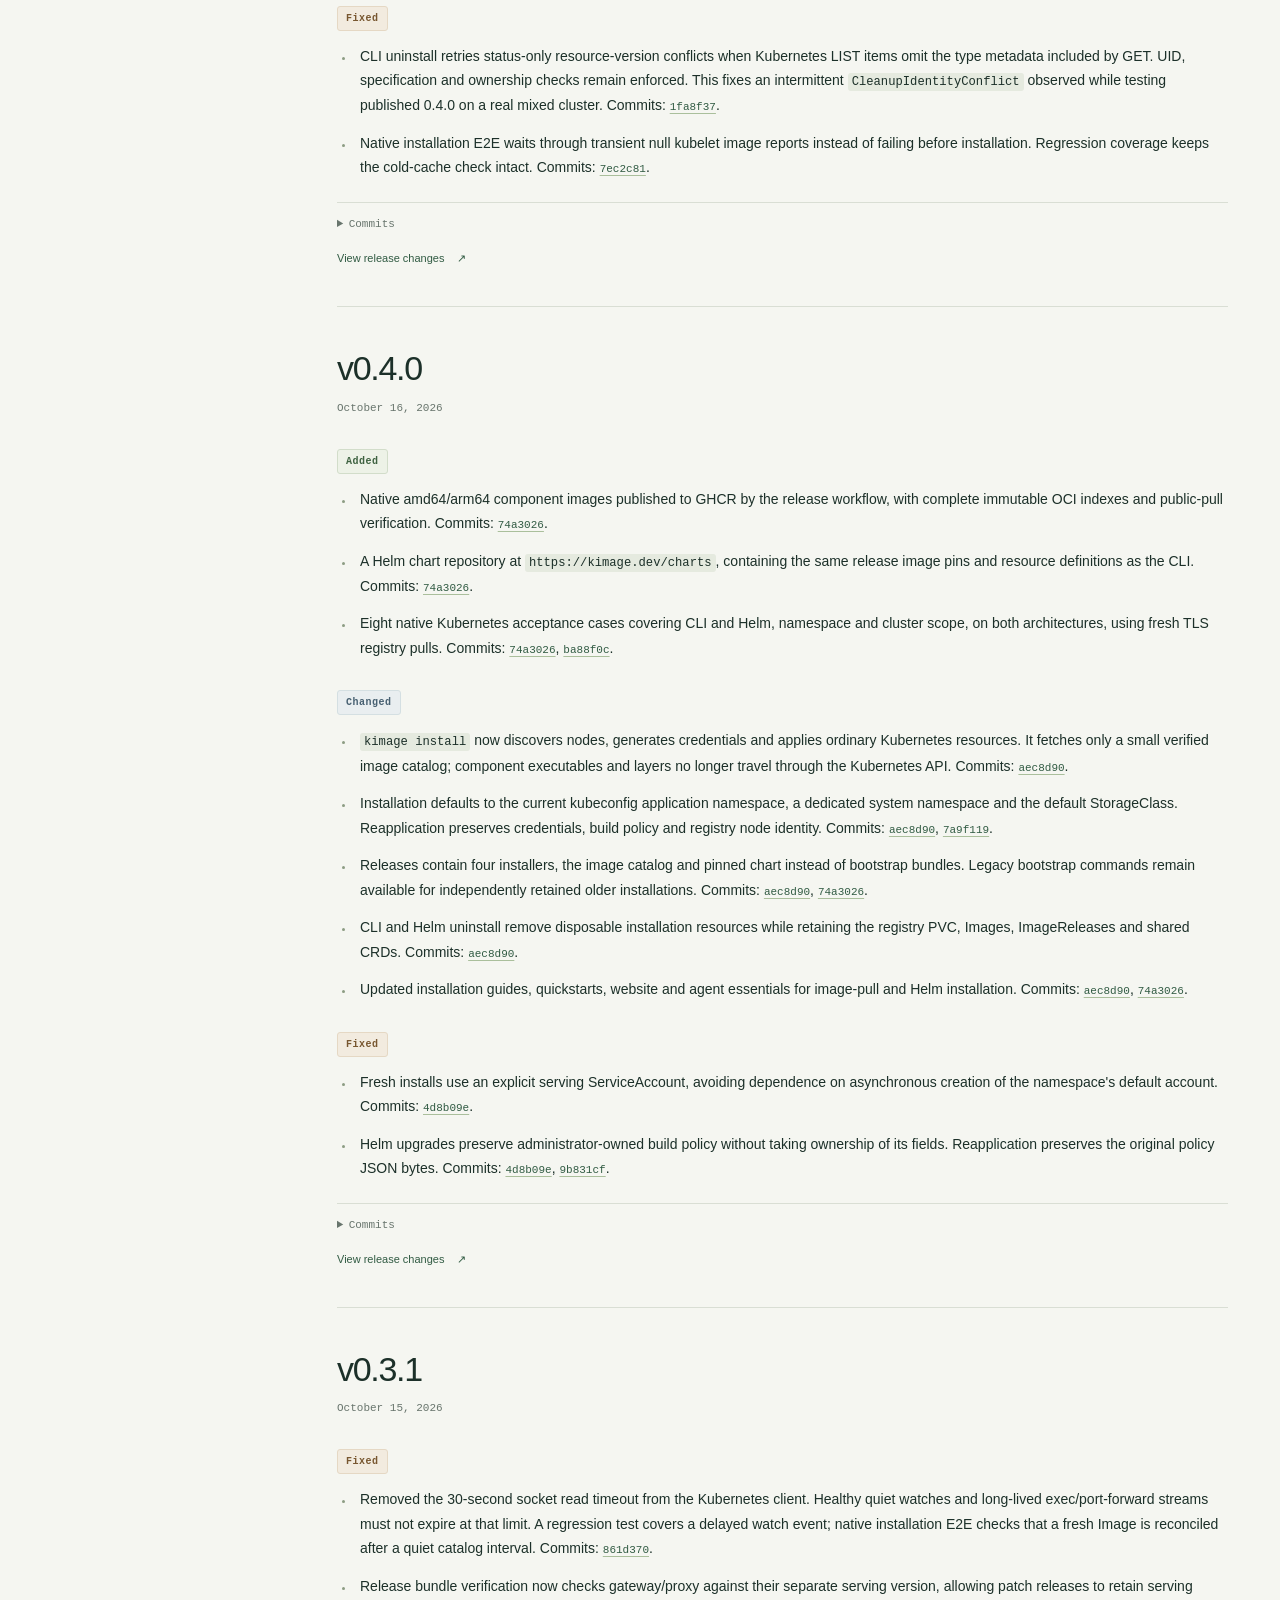
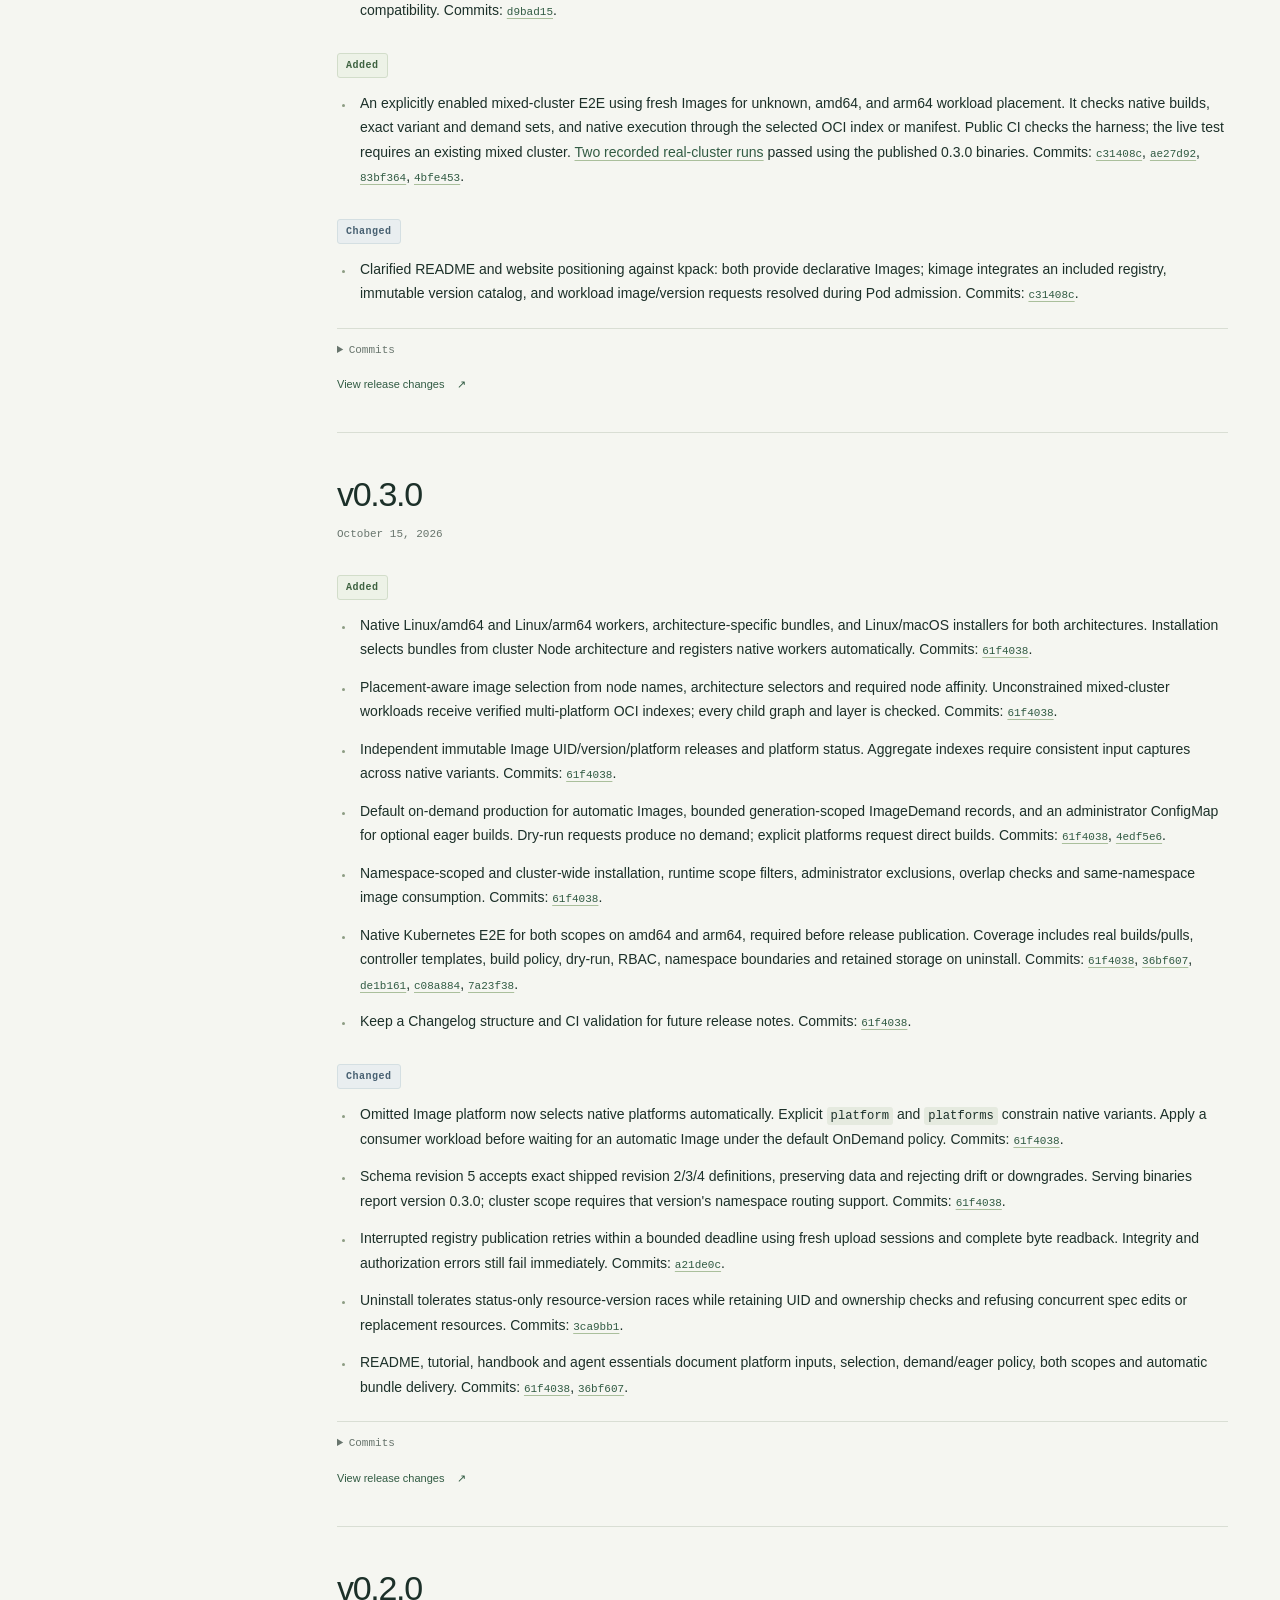
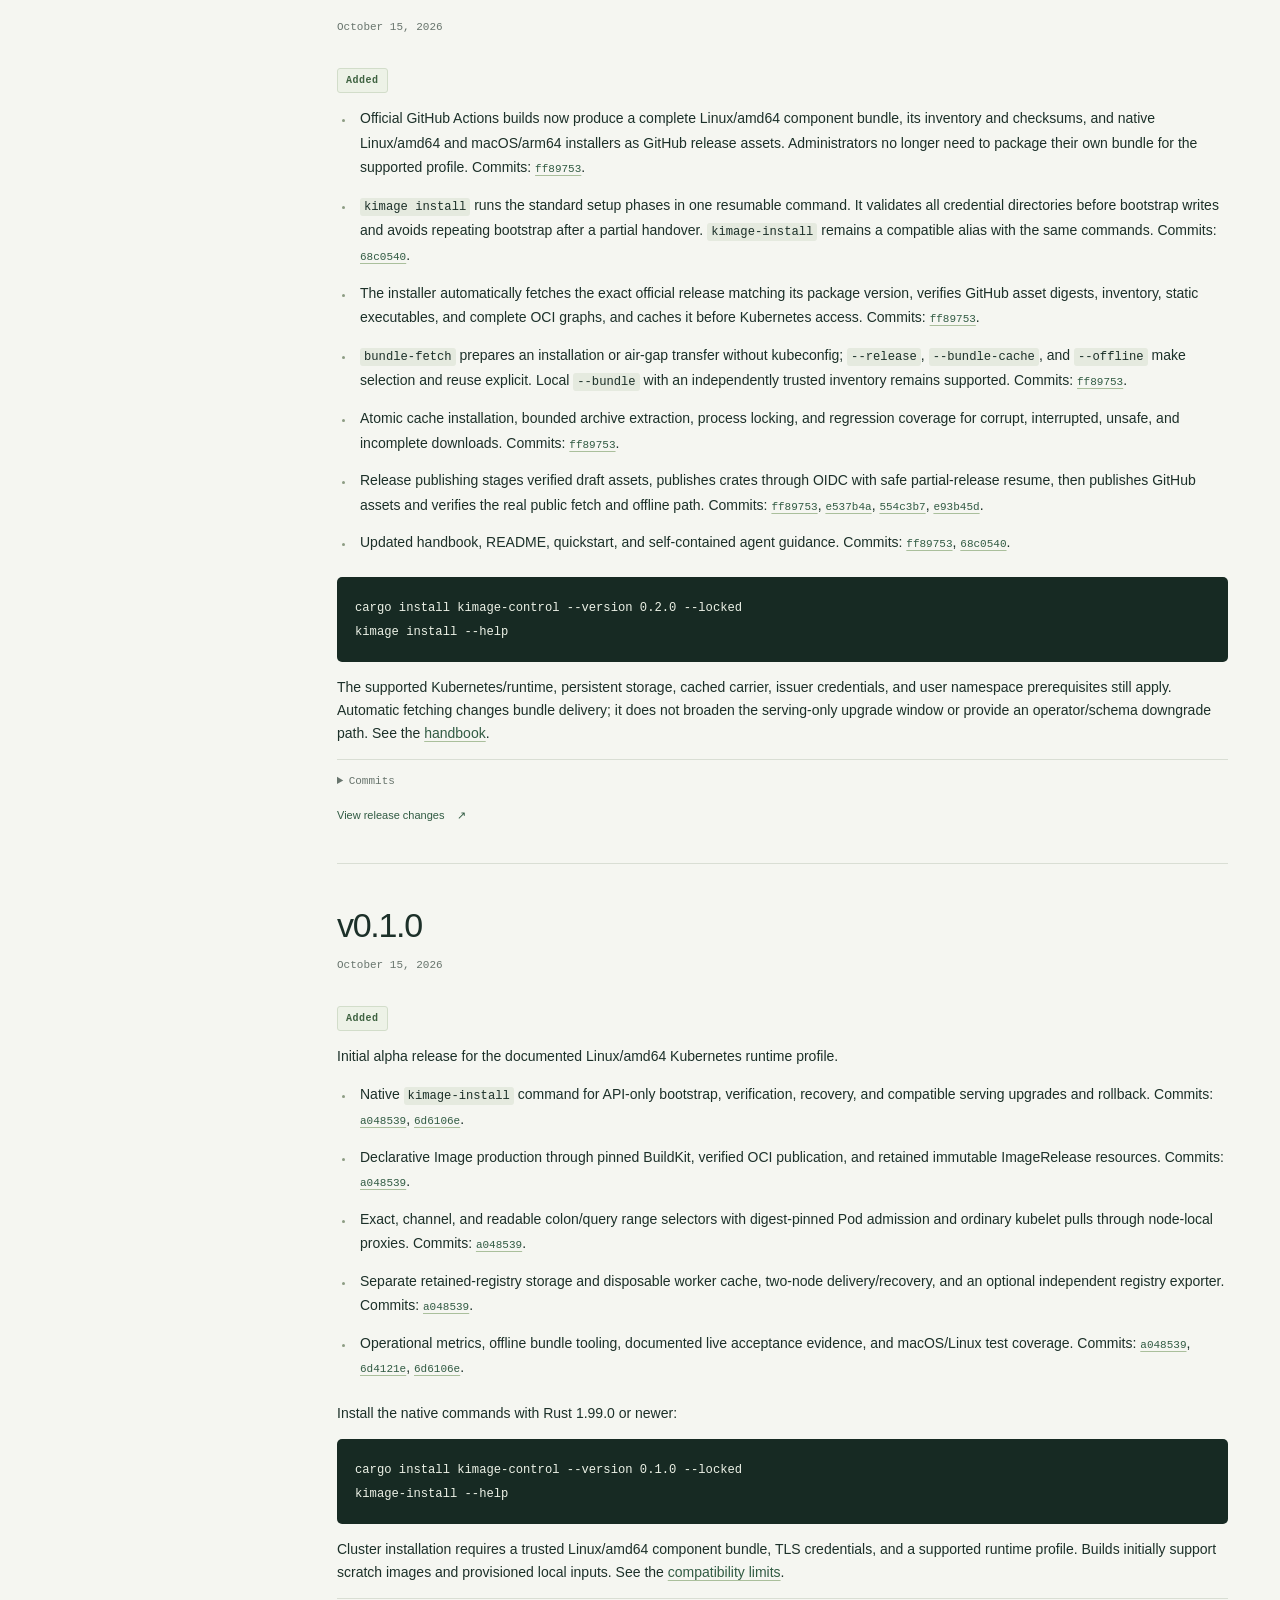
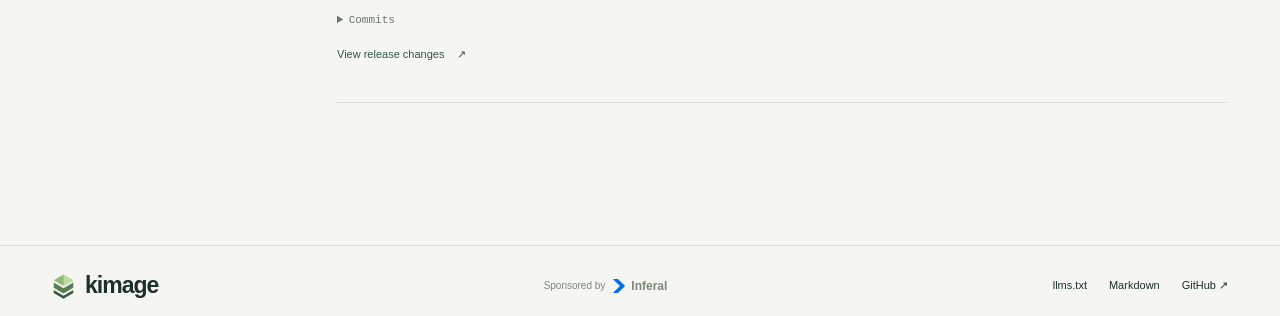
==== commit 416a3fe3: "Make CLI interruption acceptance deterministic at the durable journal Hold the test client response " ====
--- a/site/changelog/index.html
+++ b/site/changelog/index.html
@@ -71,7 +71,11 @@
         <div class="release-feed">
 <article id="unreleased" class="release unreleased">
 <header class="release-heading"><div><h2>Unreleased</h2><span class="release-date">In development</span></div><span class="release-badge pending-badge">UP NEXT</span></header>
-<details class="pending-changes"><summary>0 upcoming changes</summary><div class="release-body"></div></details>
+<details class="pending-changes"><summary>1 upcoming changes</summary><div class="release-body"><h3 class="category category-fixed">Fixed</h3>
+<ul>
+<li>CLI interruption acceptance holds the response after a durable Applying journal write, making fast cached transitions deterministic without production test hooks. Resume restores the original connection. Implementation pending commit.</li>
+</ul>
+<details class="release-sources"><summary>Commits</summary><p><a class="commit-link" href="https://github.com/inferal-oss/kimage/commit/749c2ea14ec4d30d29b8455c94af70a1ffe785ec">749c2ea</a>.</p></details></div></details>
 <a class="release-compare" href="https://github.com/inferal-oss/kimage/compare/v0.6.1...HEAD">View pending changes <span aria-hidden="true">↗</span></a>
 </article>
 <article id="v0.6.1" class="release">
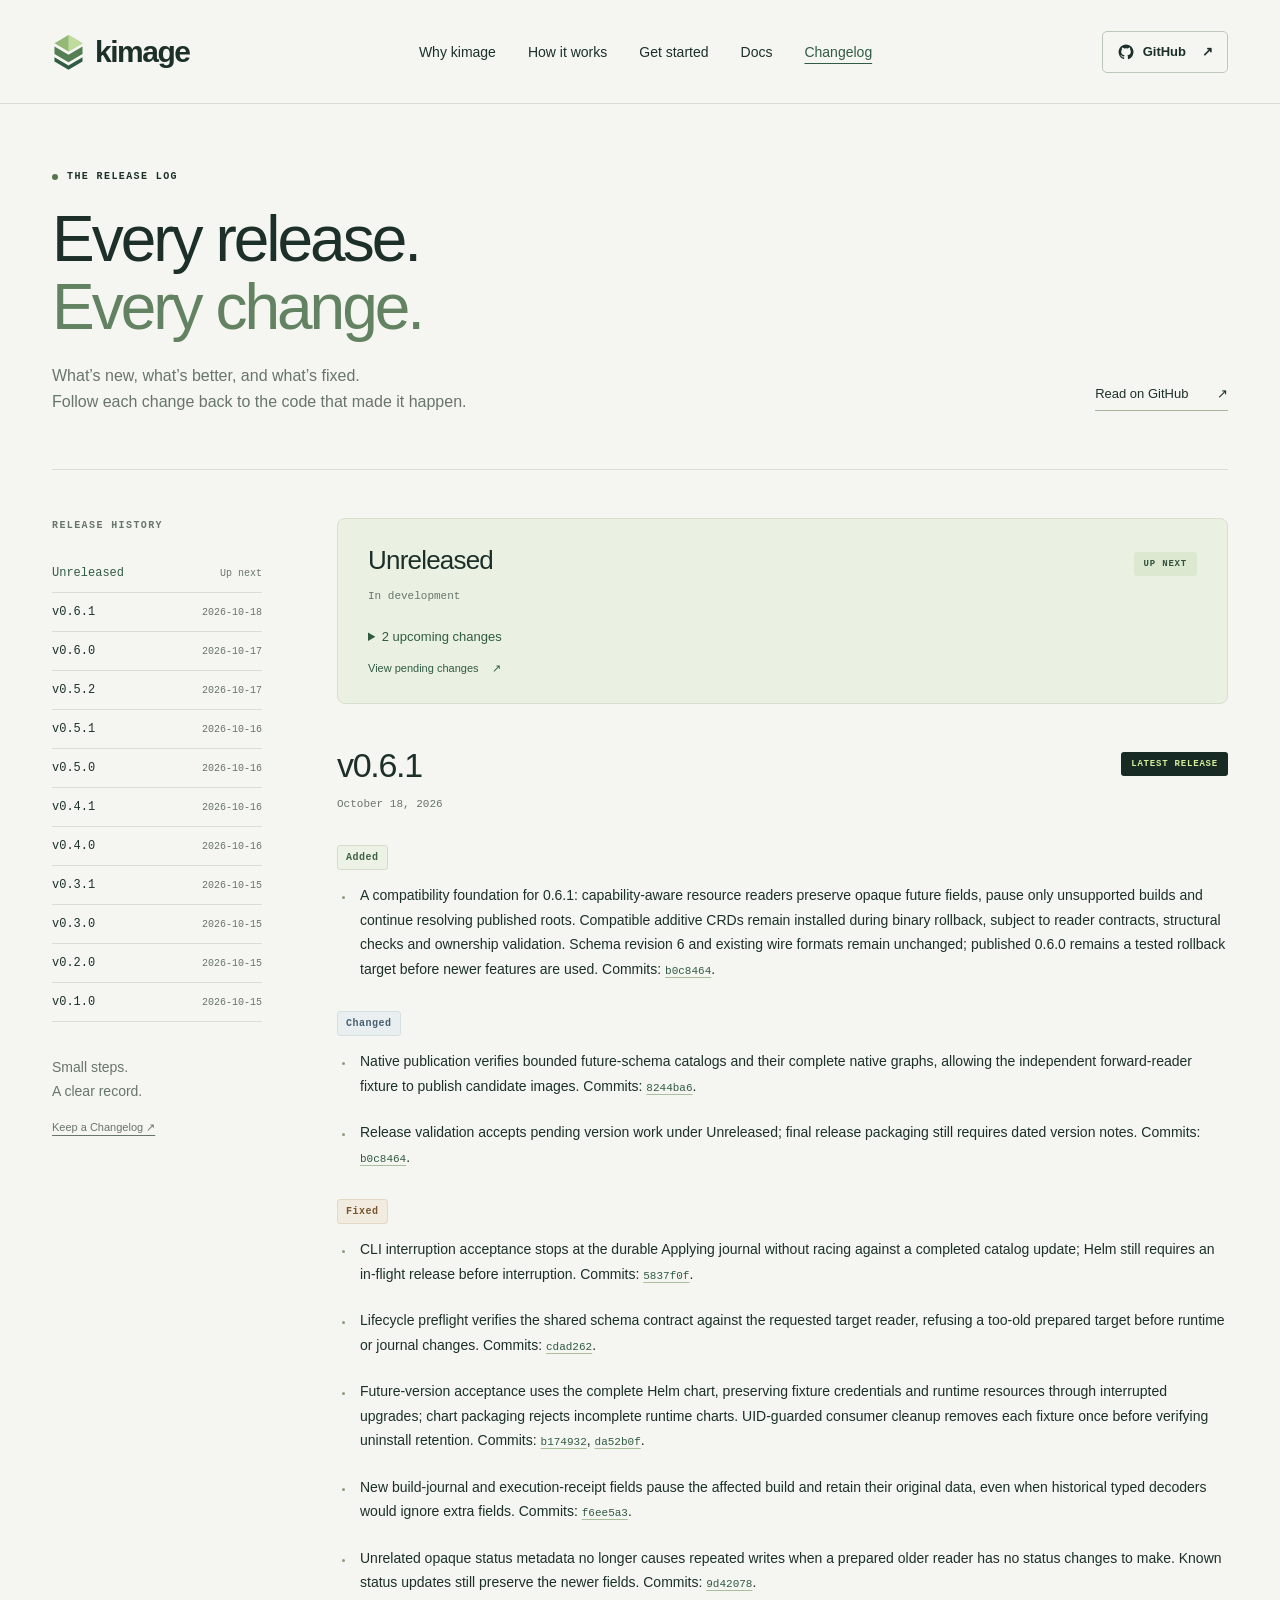
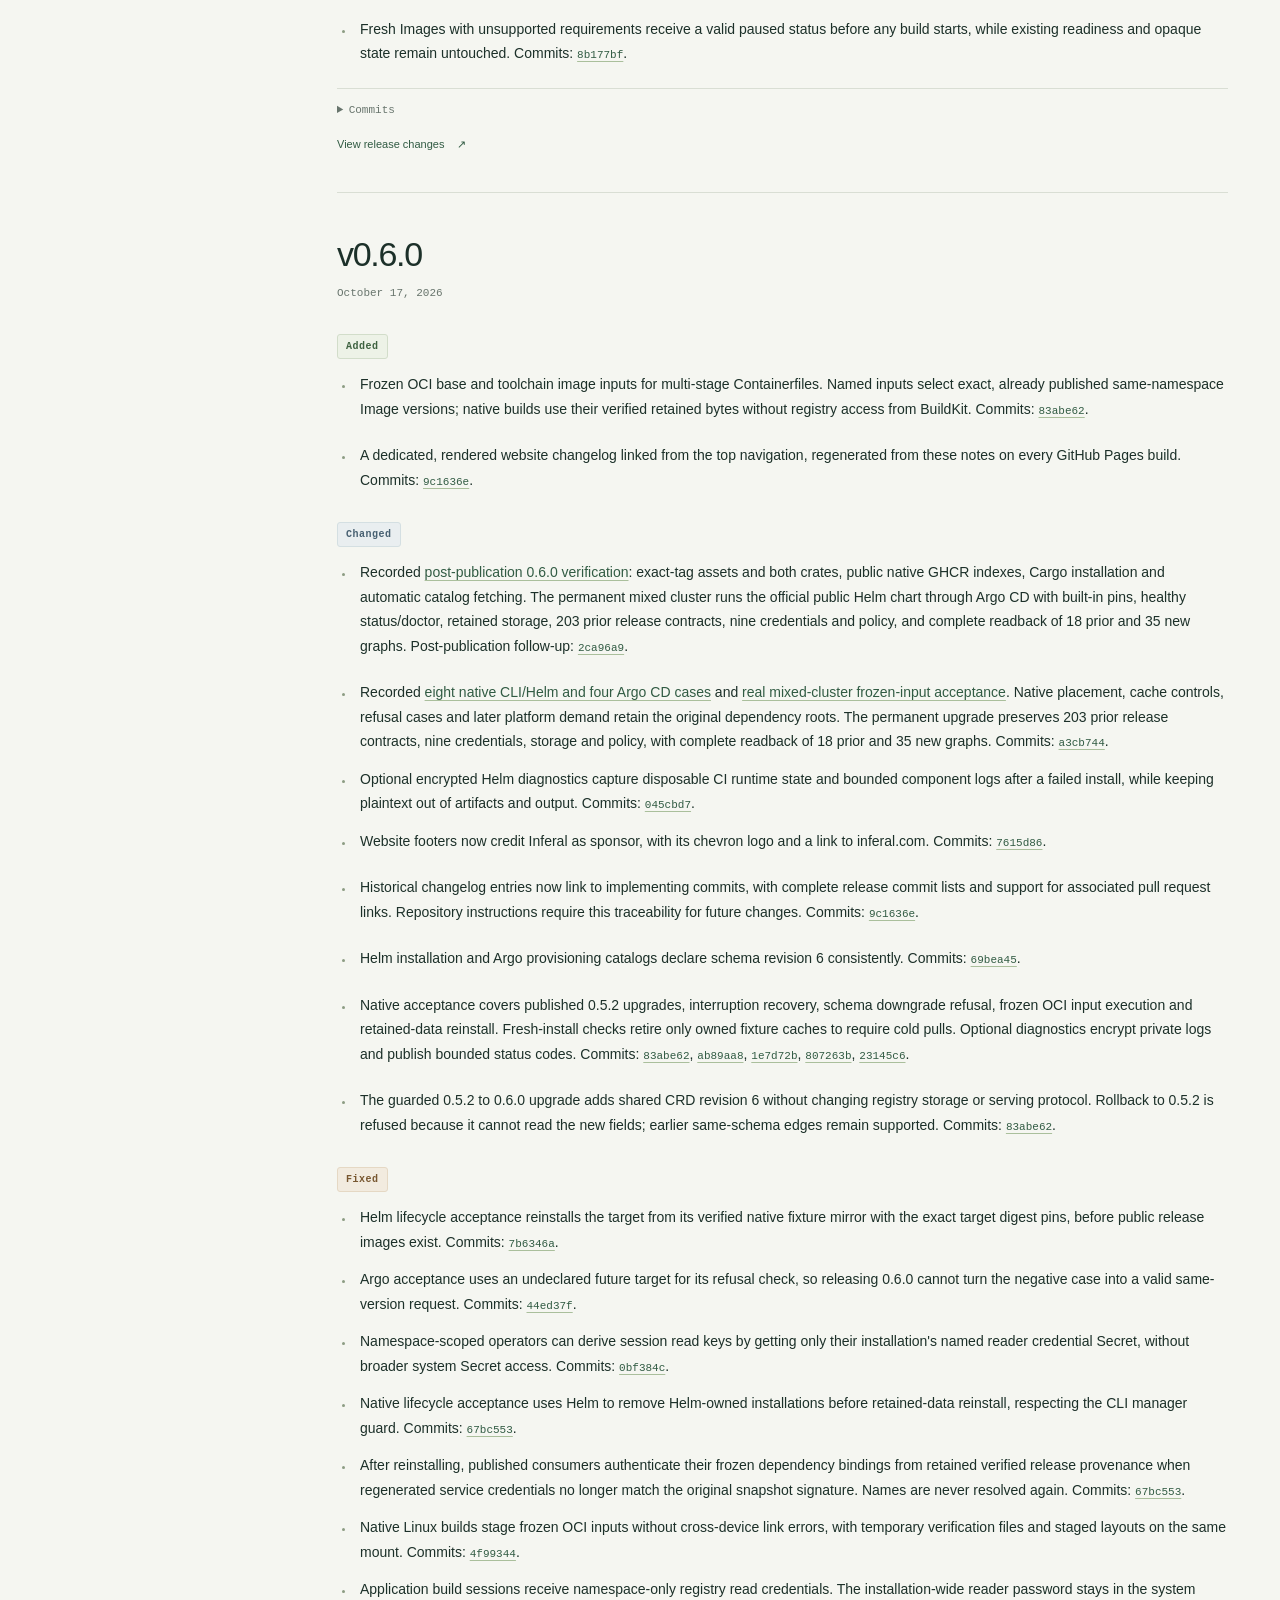
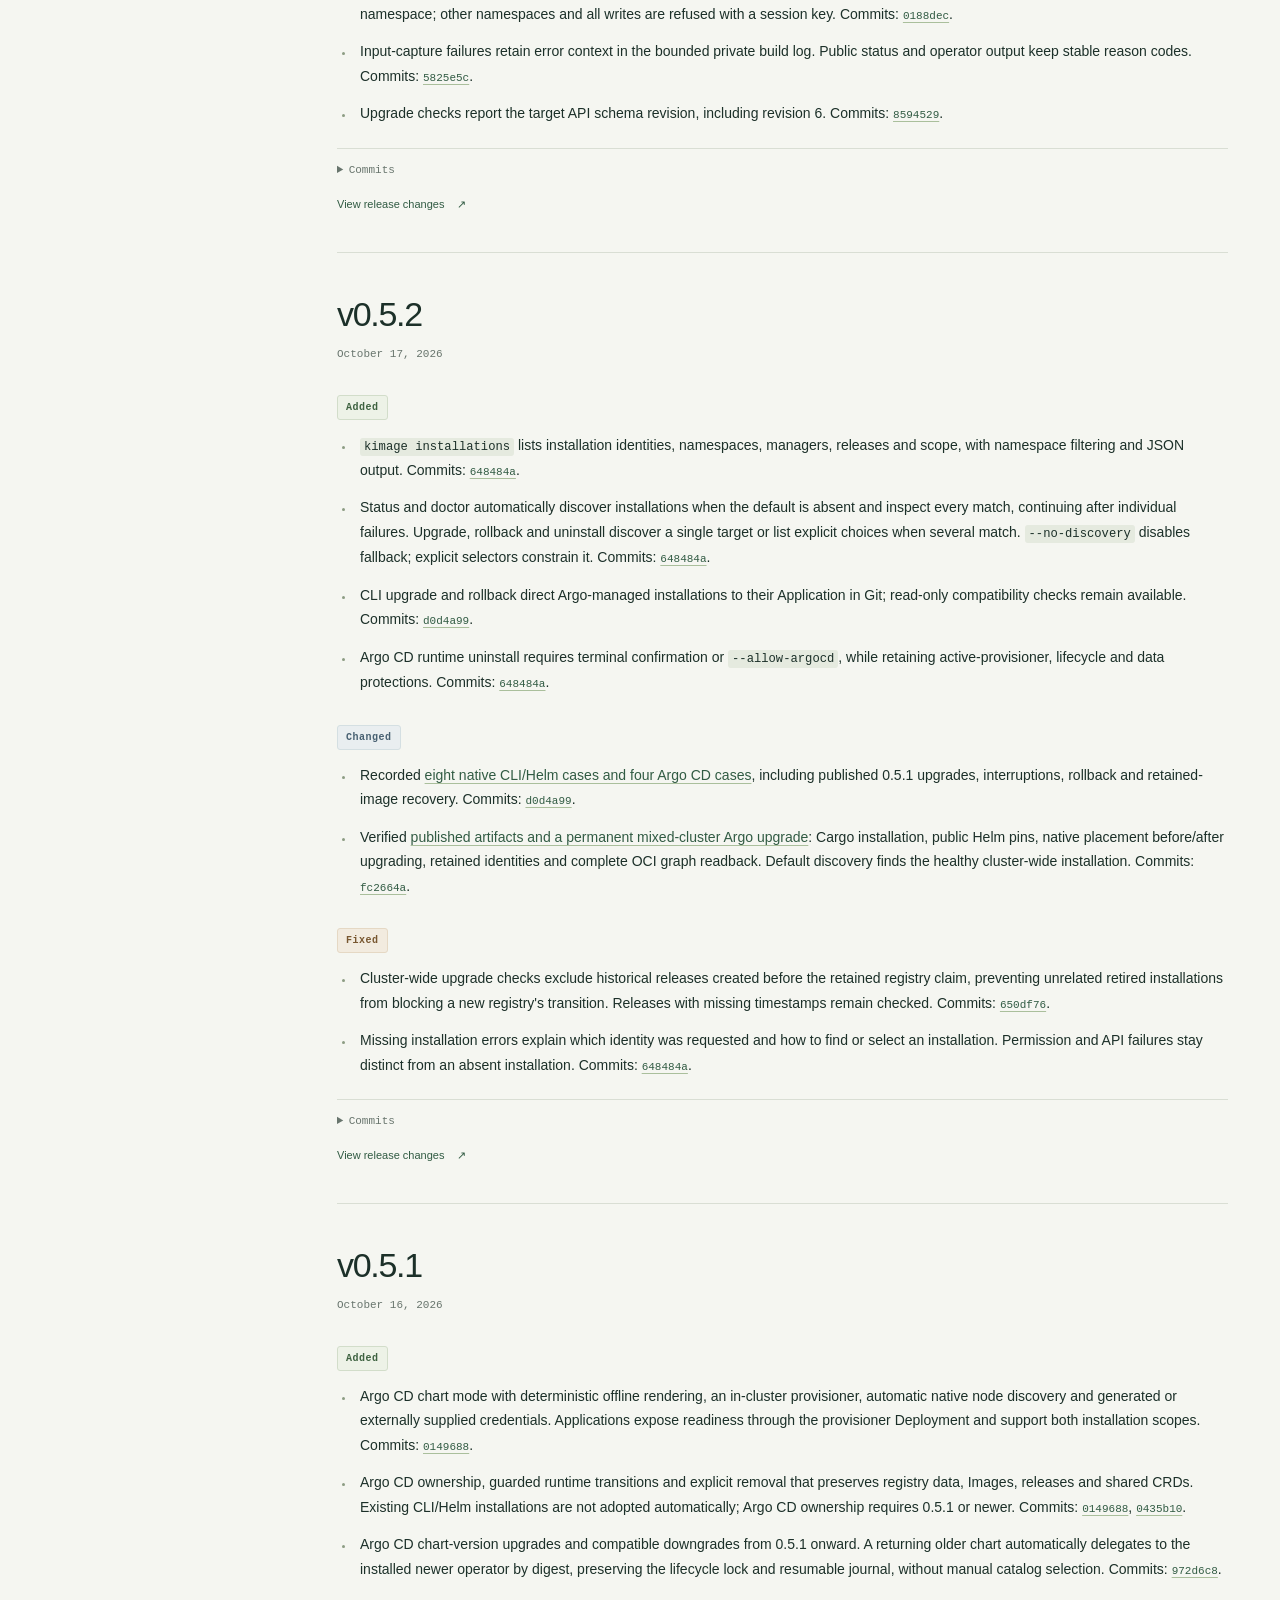
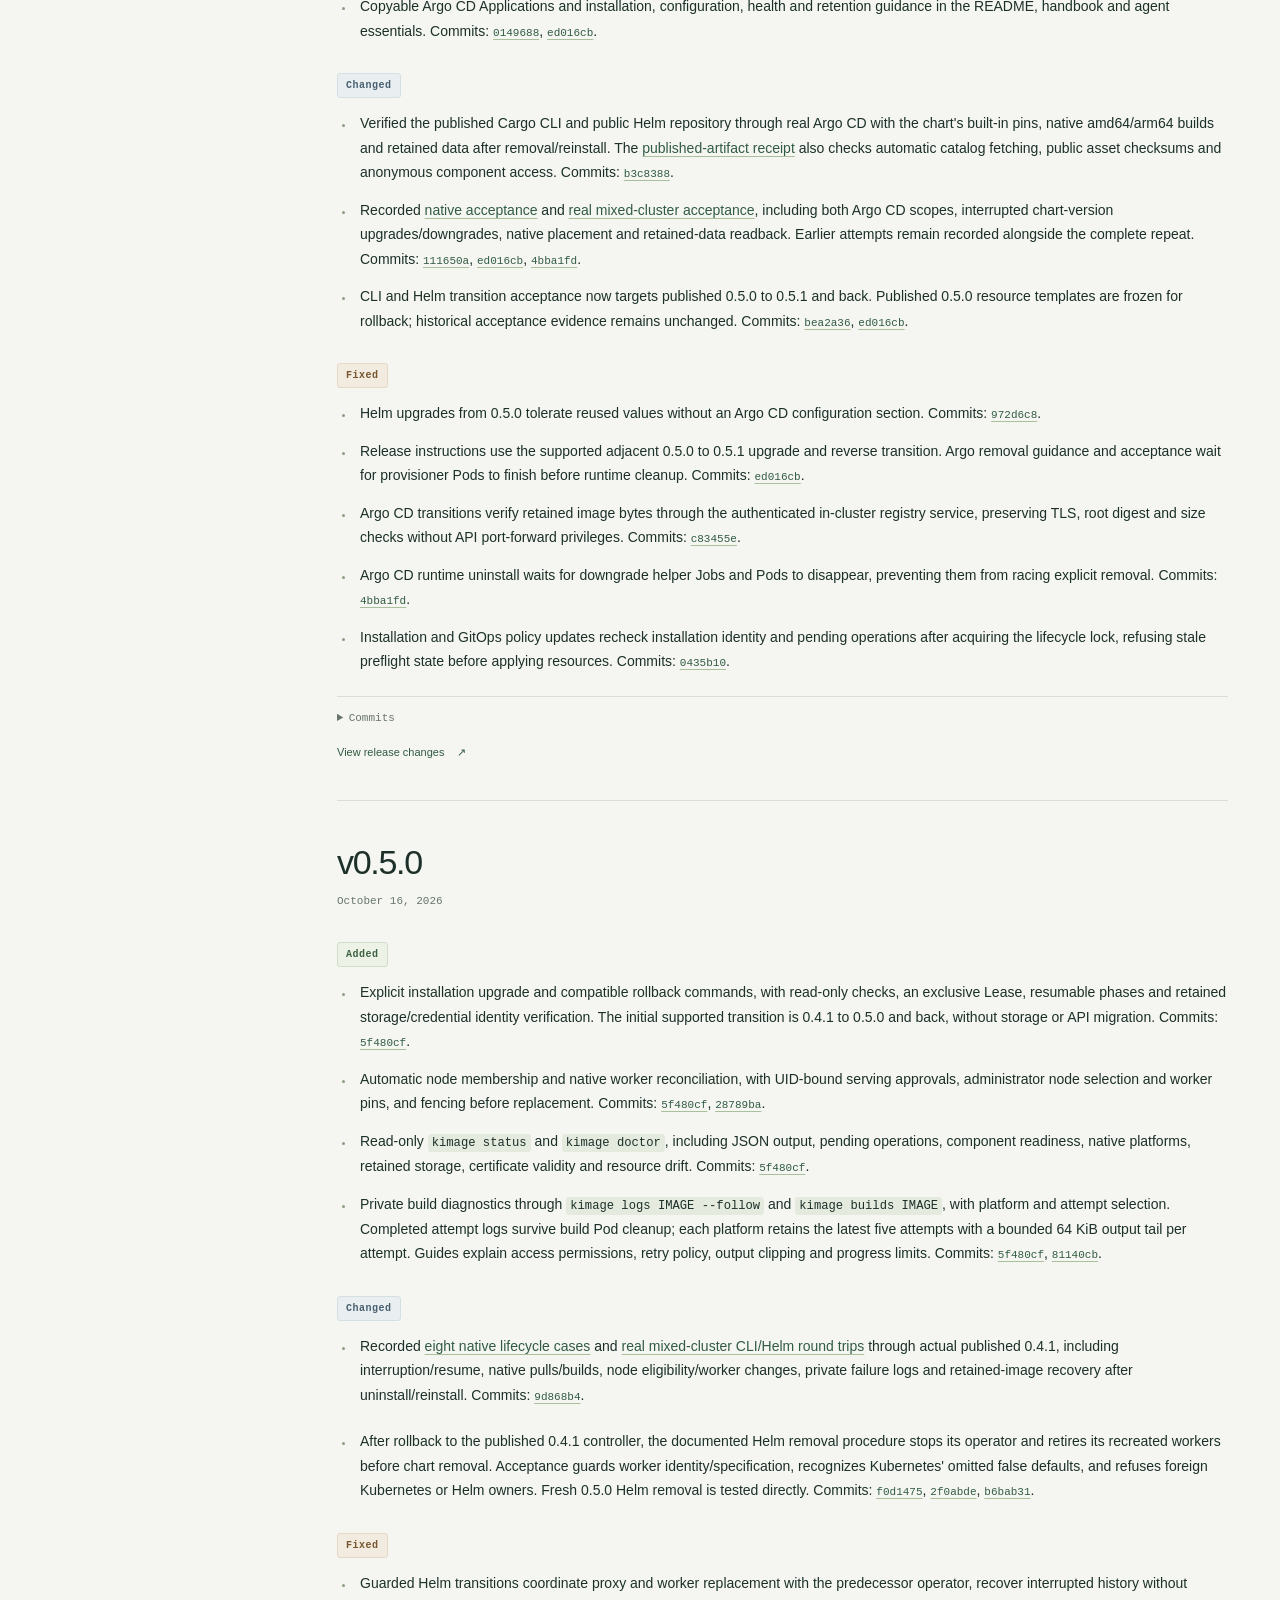
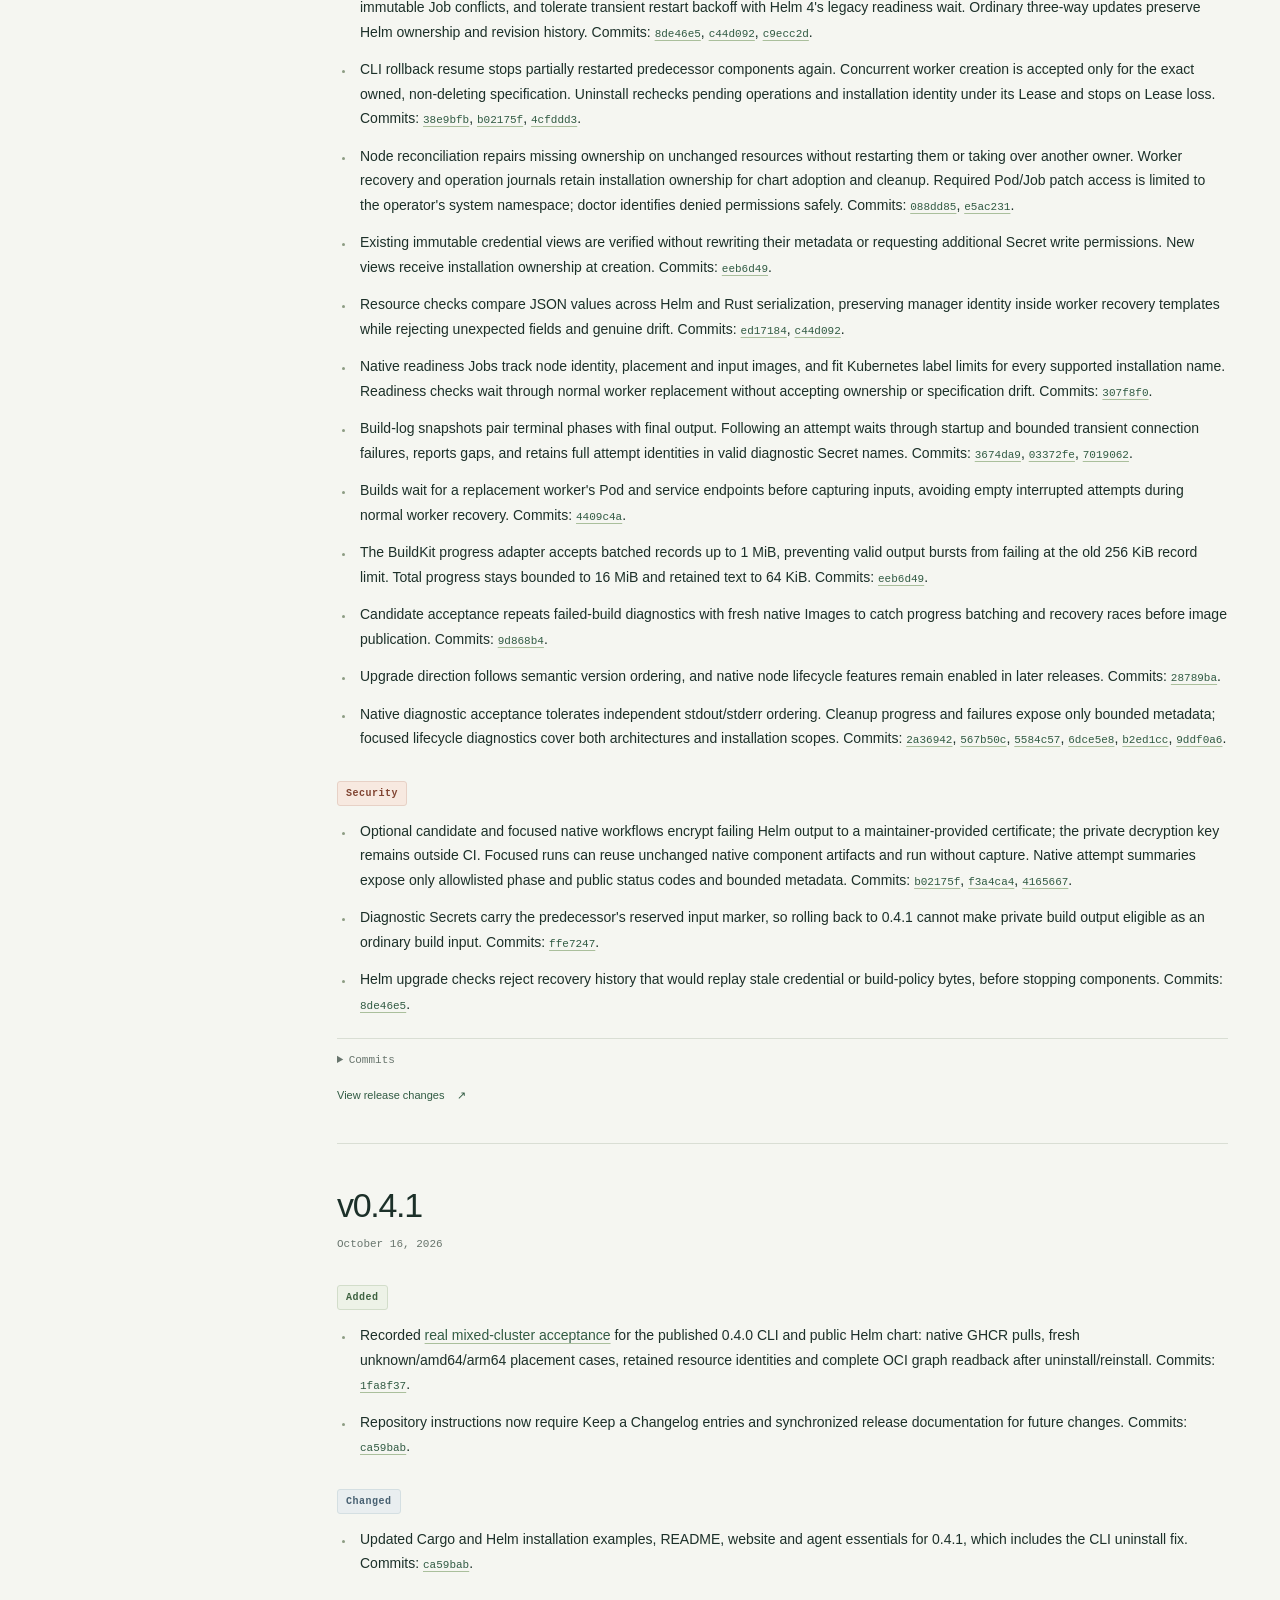
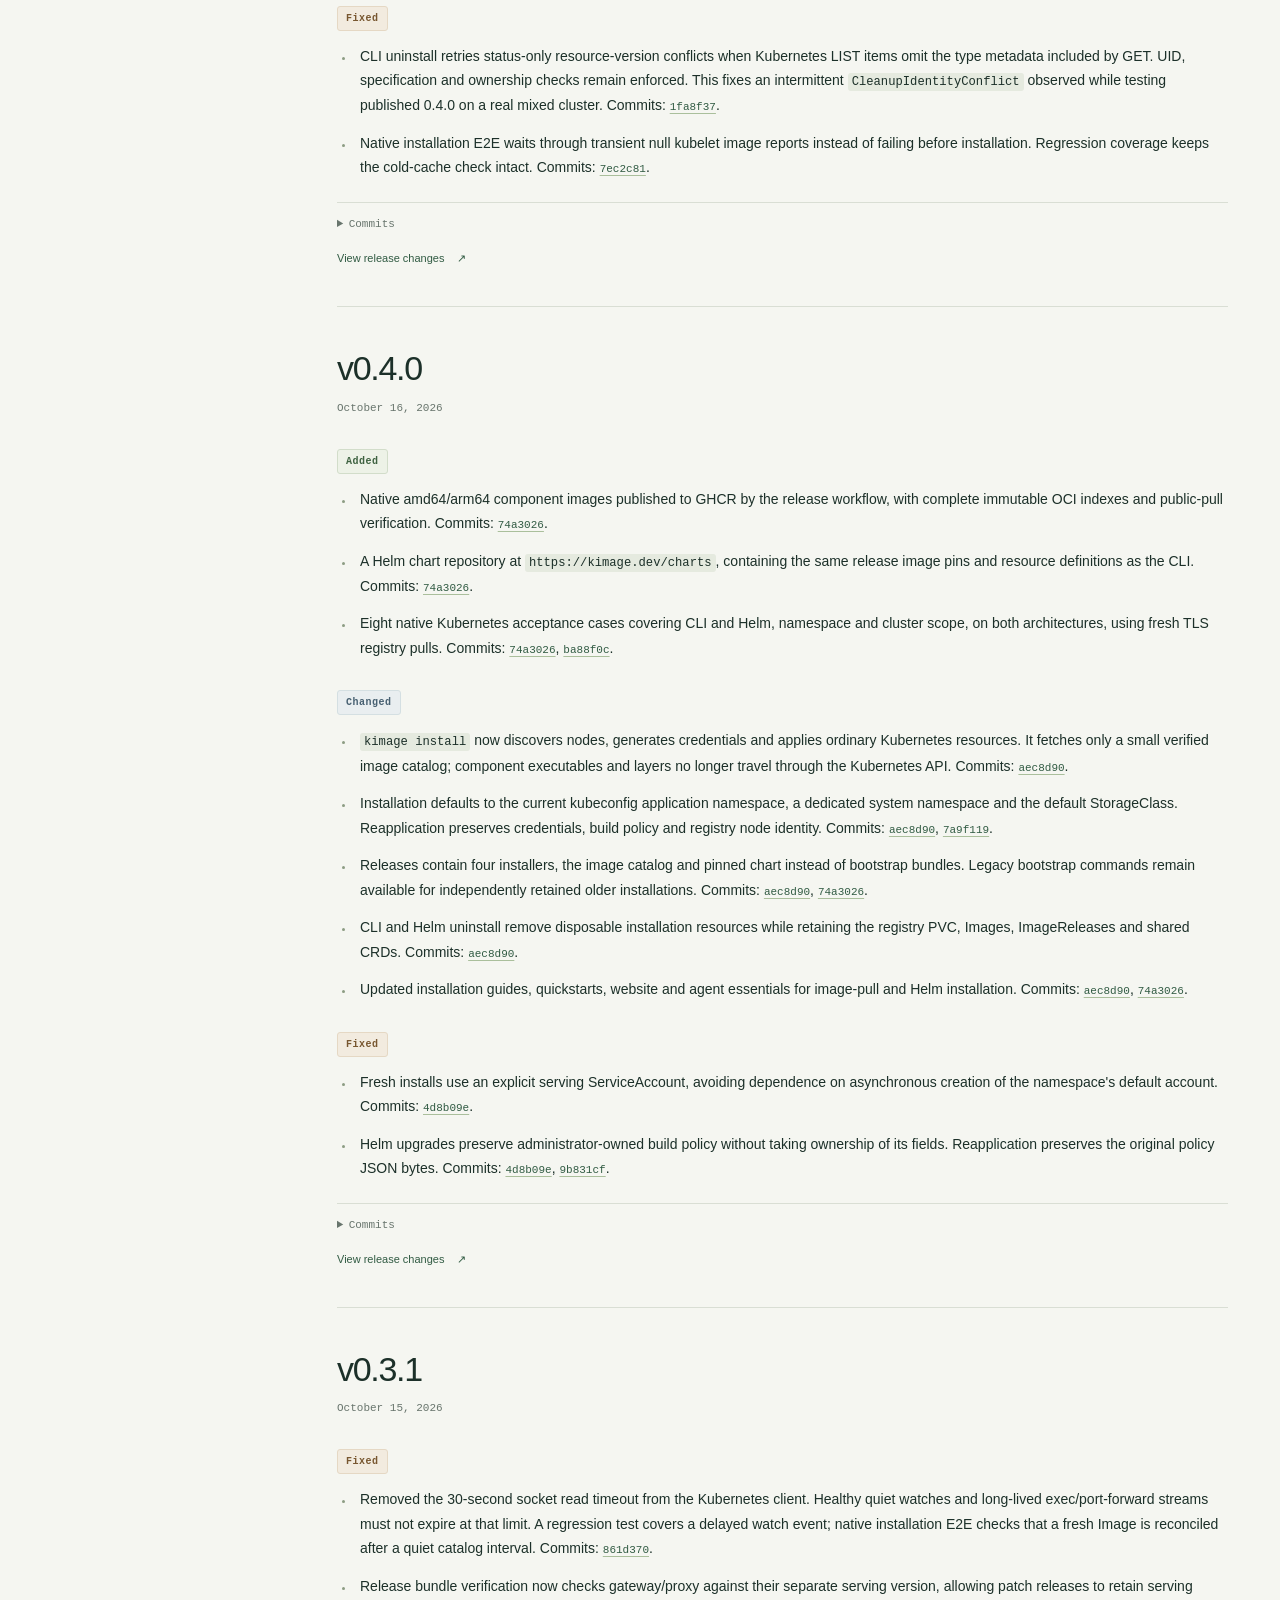
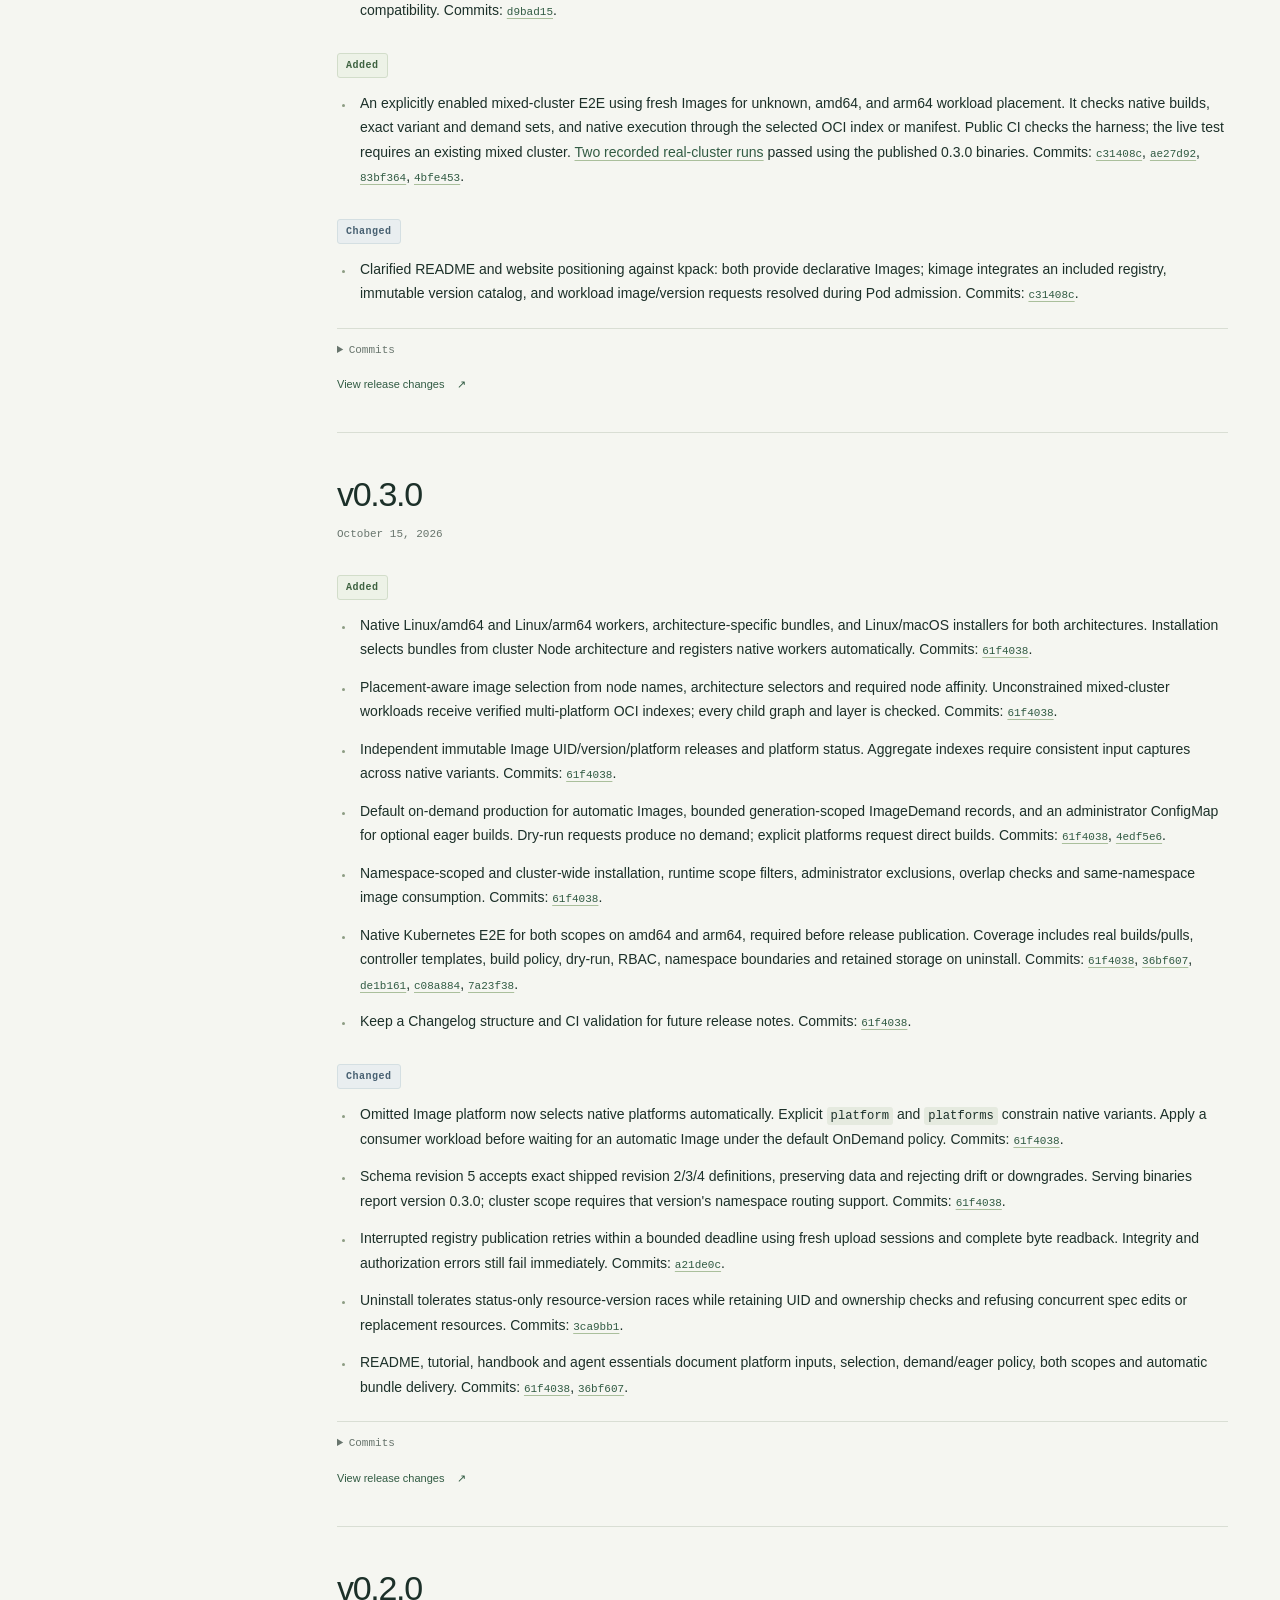
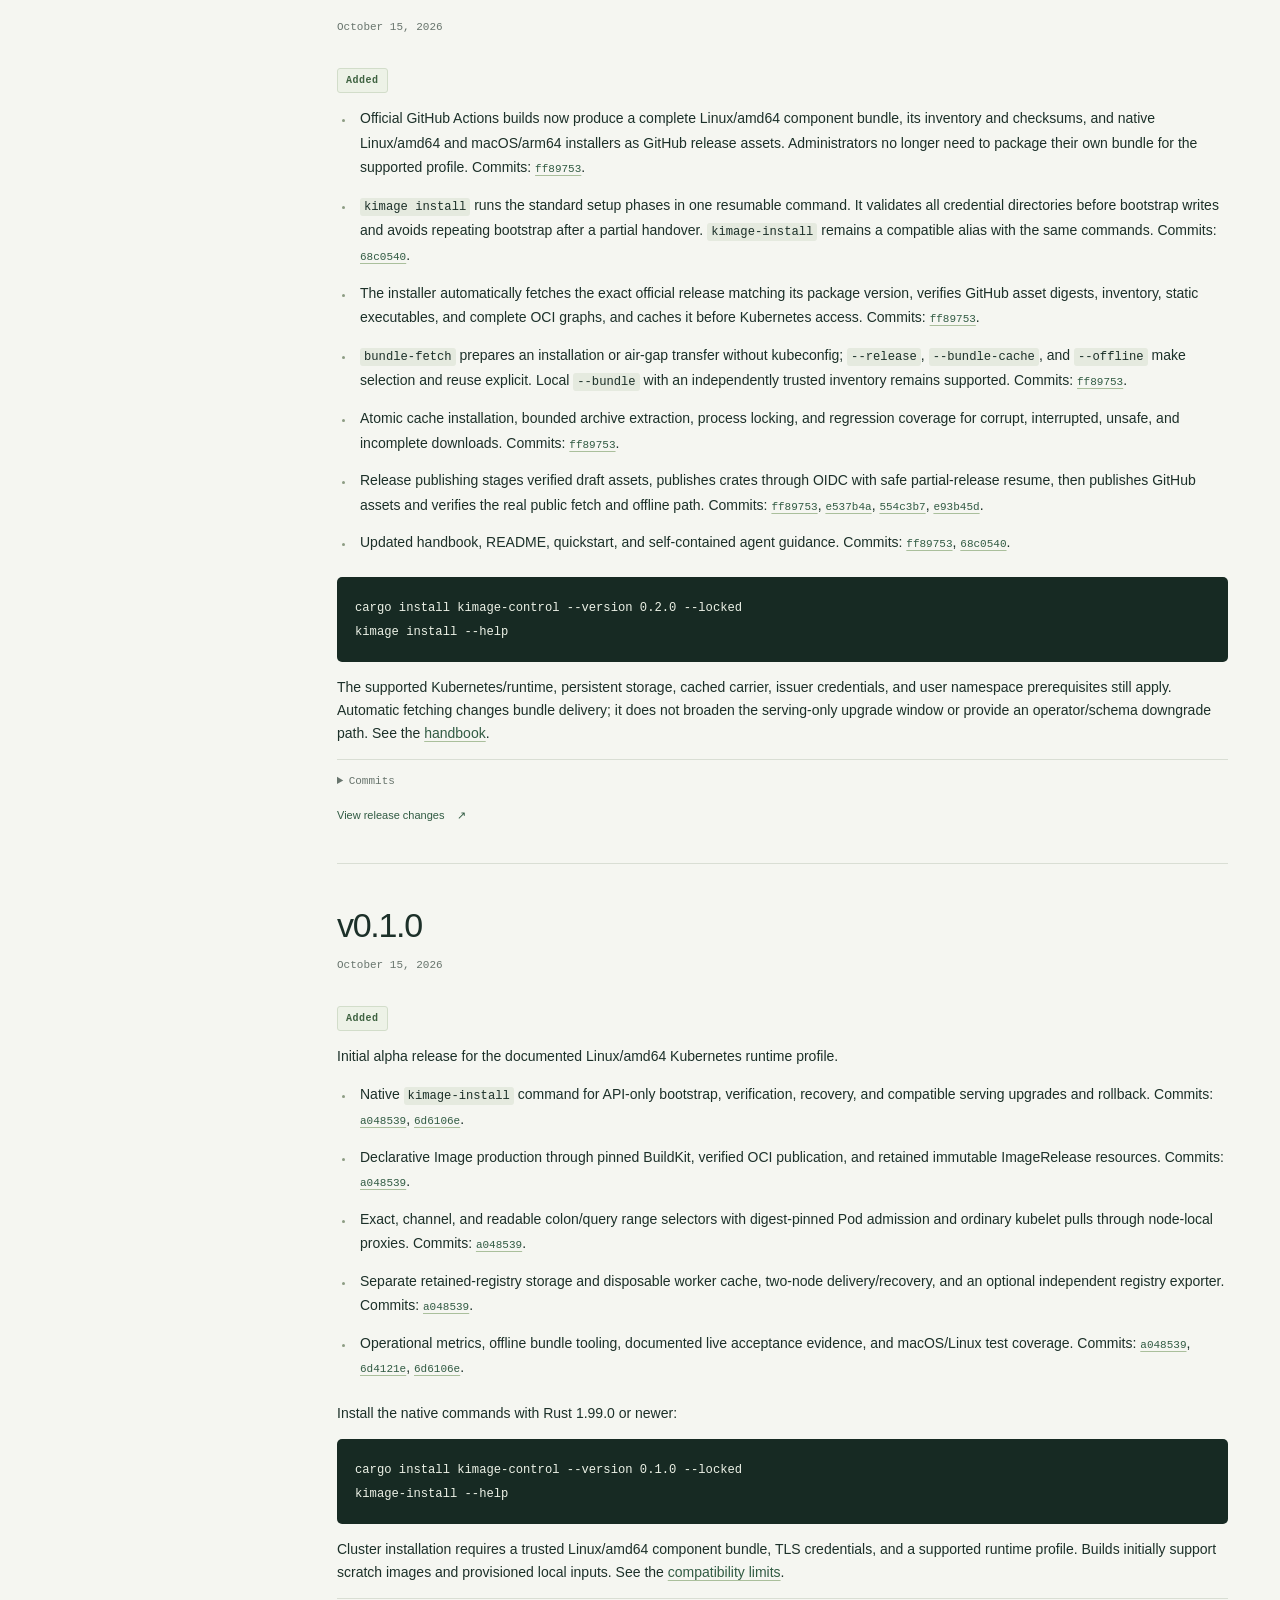
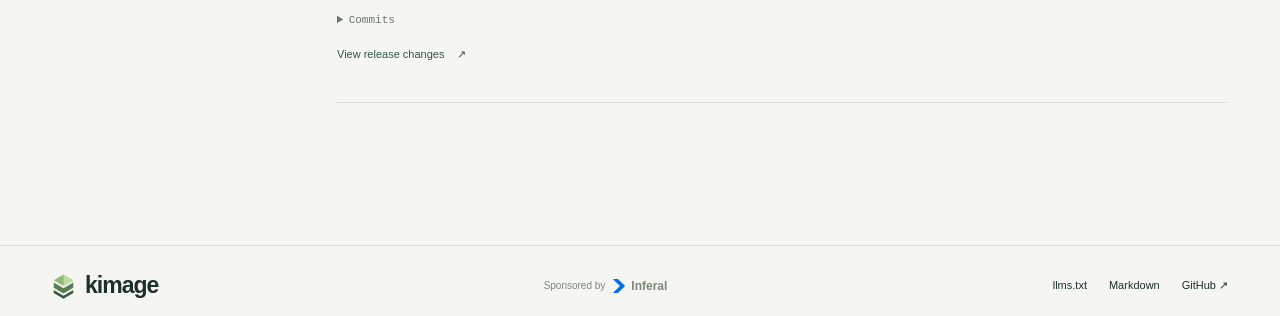
==== commit ef5829cb: "Retry lifecycle lock acquisition after concurrent updates Refresh the Lease after resource-version c" ====
--- a/site/changelog/index.html
+++ b/site/changelog/index.html
@@ -71,7 +71,10 @@
         <div class="release-feed">
 <article id="unreleased" class="release unreleased">
 <header class="release-heading"><div><h2>Unreleased</h2><span class="release-date">In development</span></div><span class="release-badge pending-badge">UP NEXT</span></header>
-<details class="pending-changes"><summary>1 upcoming changes</summary><div class="release-body"><h3 class="category category-fixed">Fixed</h3>
+<details class="pending-changes"><summary>2 upcoming changes</summary><div class="release-body"><h3 class="category category-fixed">Fixed</h3>
+<ul>
+<li>Lifecycle lock acquisition retries resource-version conflicts using a fresh ownership and expiry check, so concurrent node reconciliation cannot spuriously abort uninstall or another transition. Active and foreign holders remain protected. Implementation pending commit.</li>
+</ul>
 <ul>
 <li>CLI interruption acceptance holds the response after a durable Applying journal write, making fast cached transitions deterministic without production test hooks. Resume restores the original connection. Implementation pending commit.</li>
 </ul>
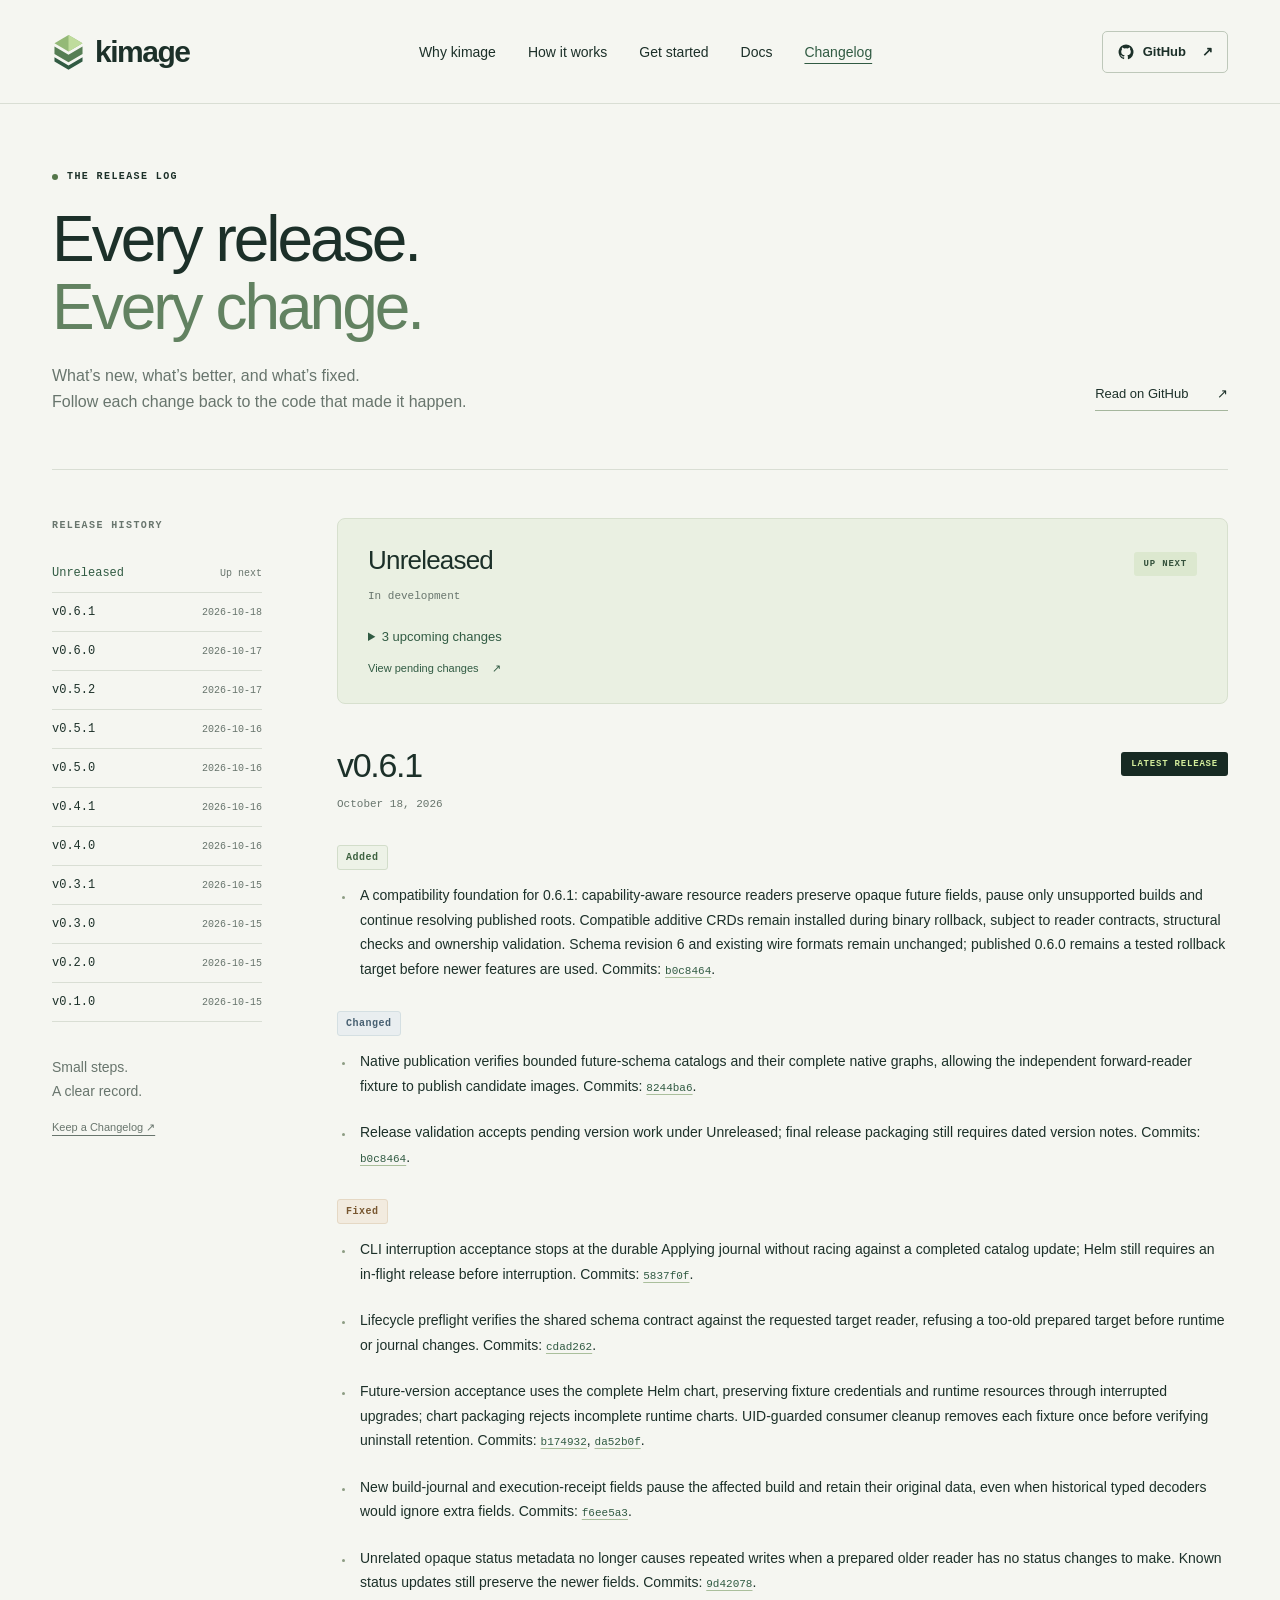
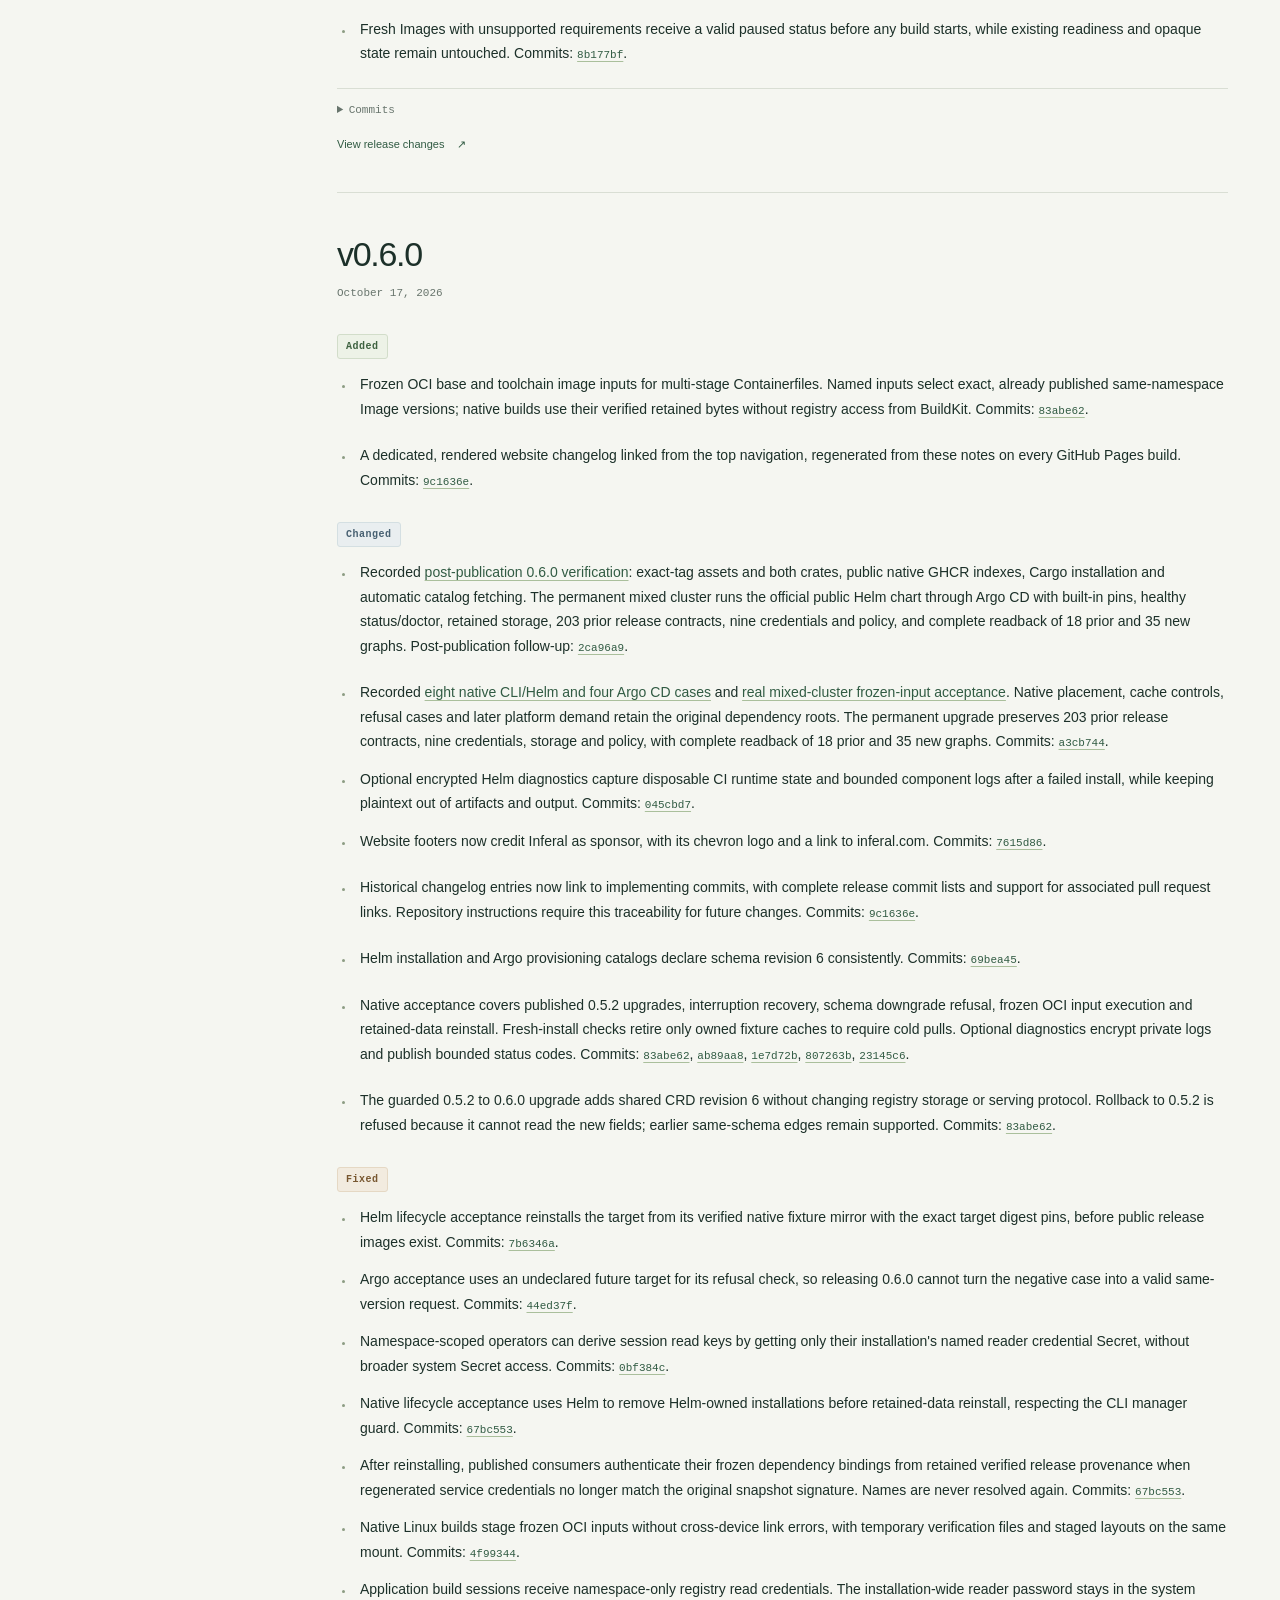
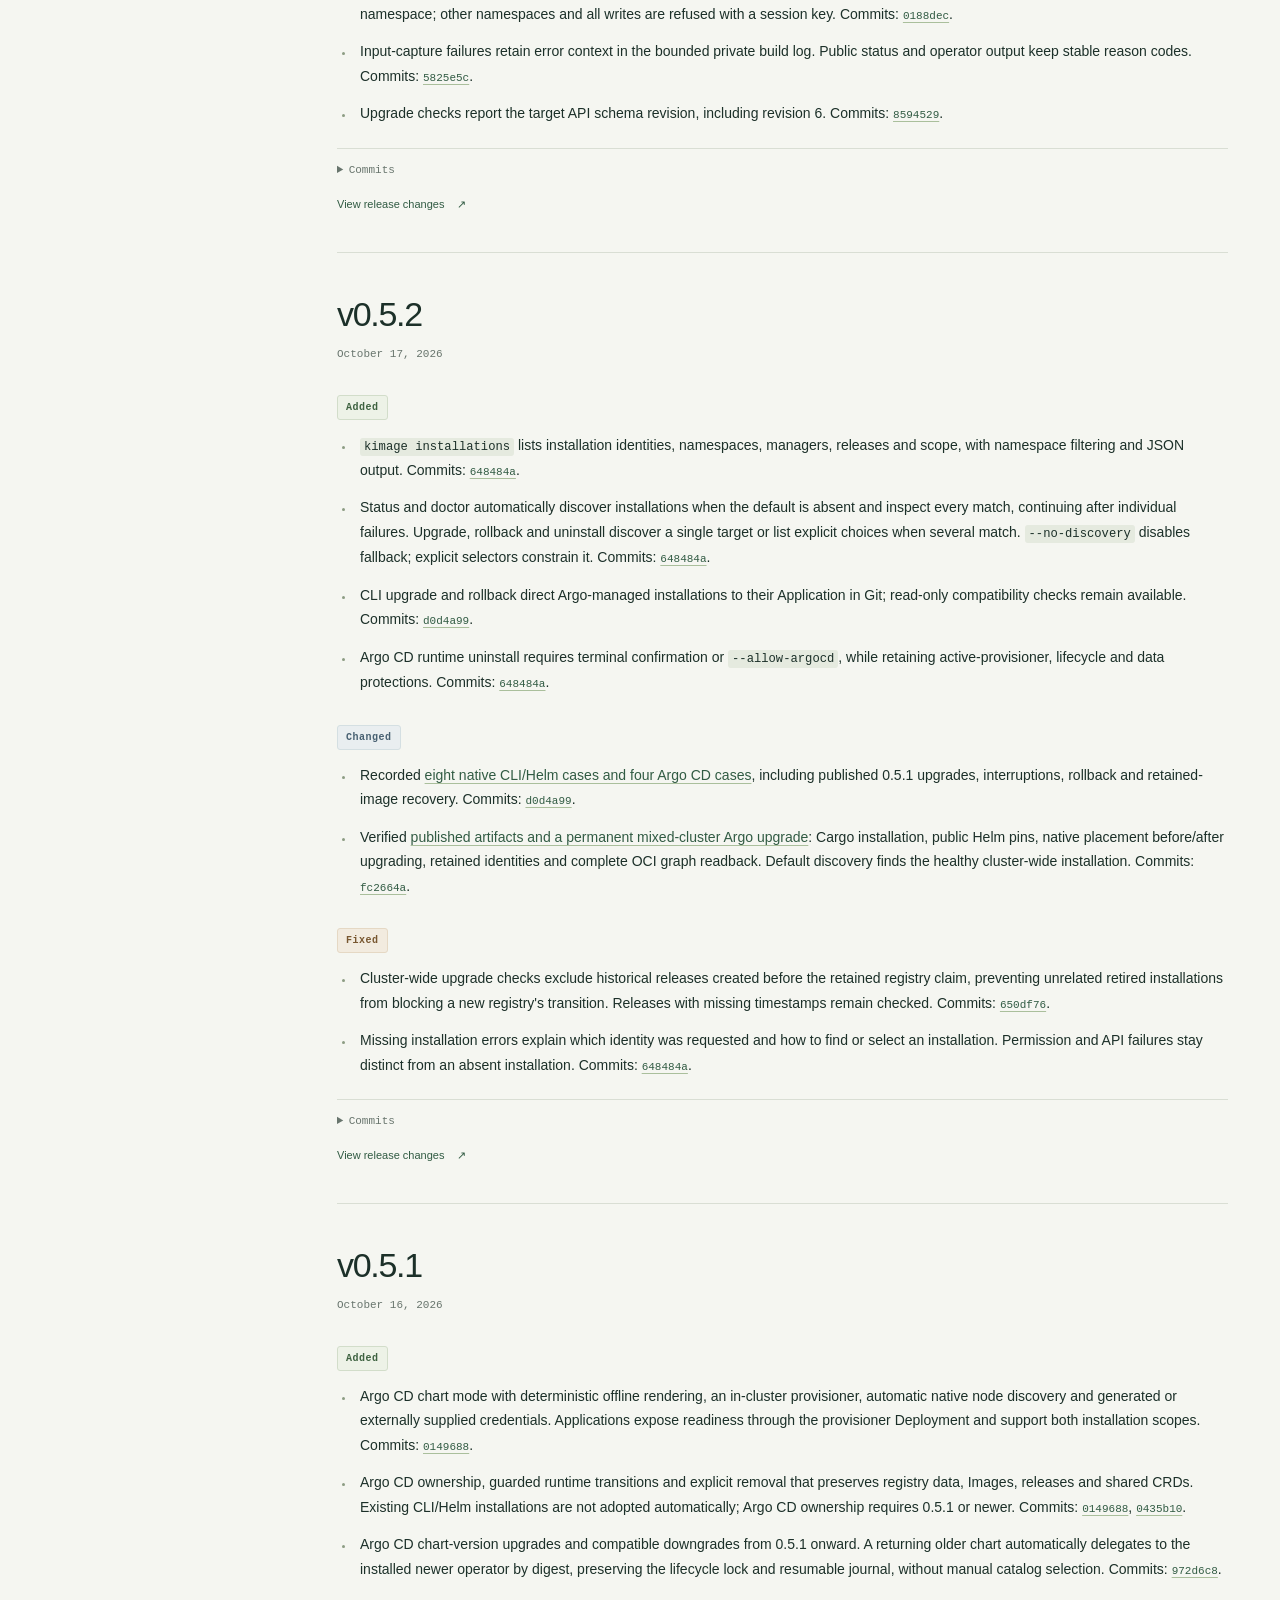
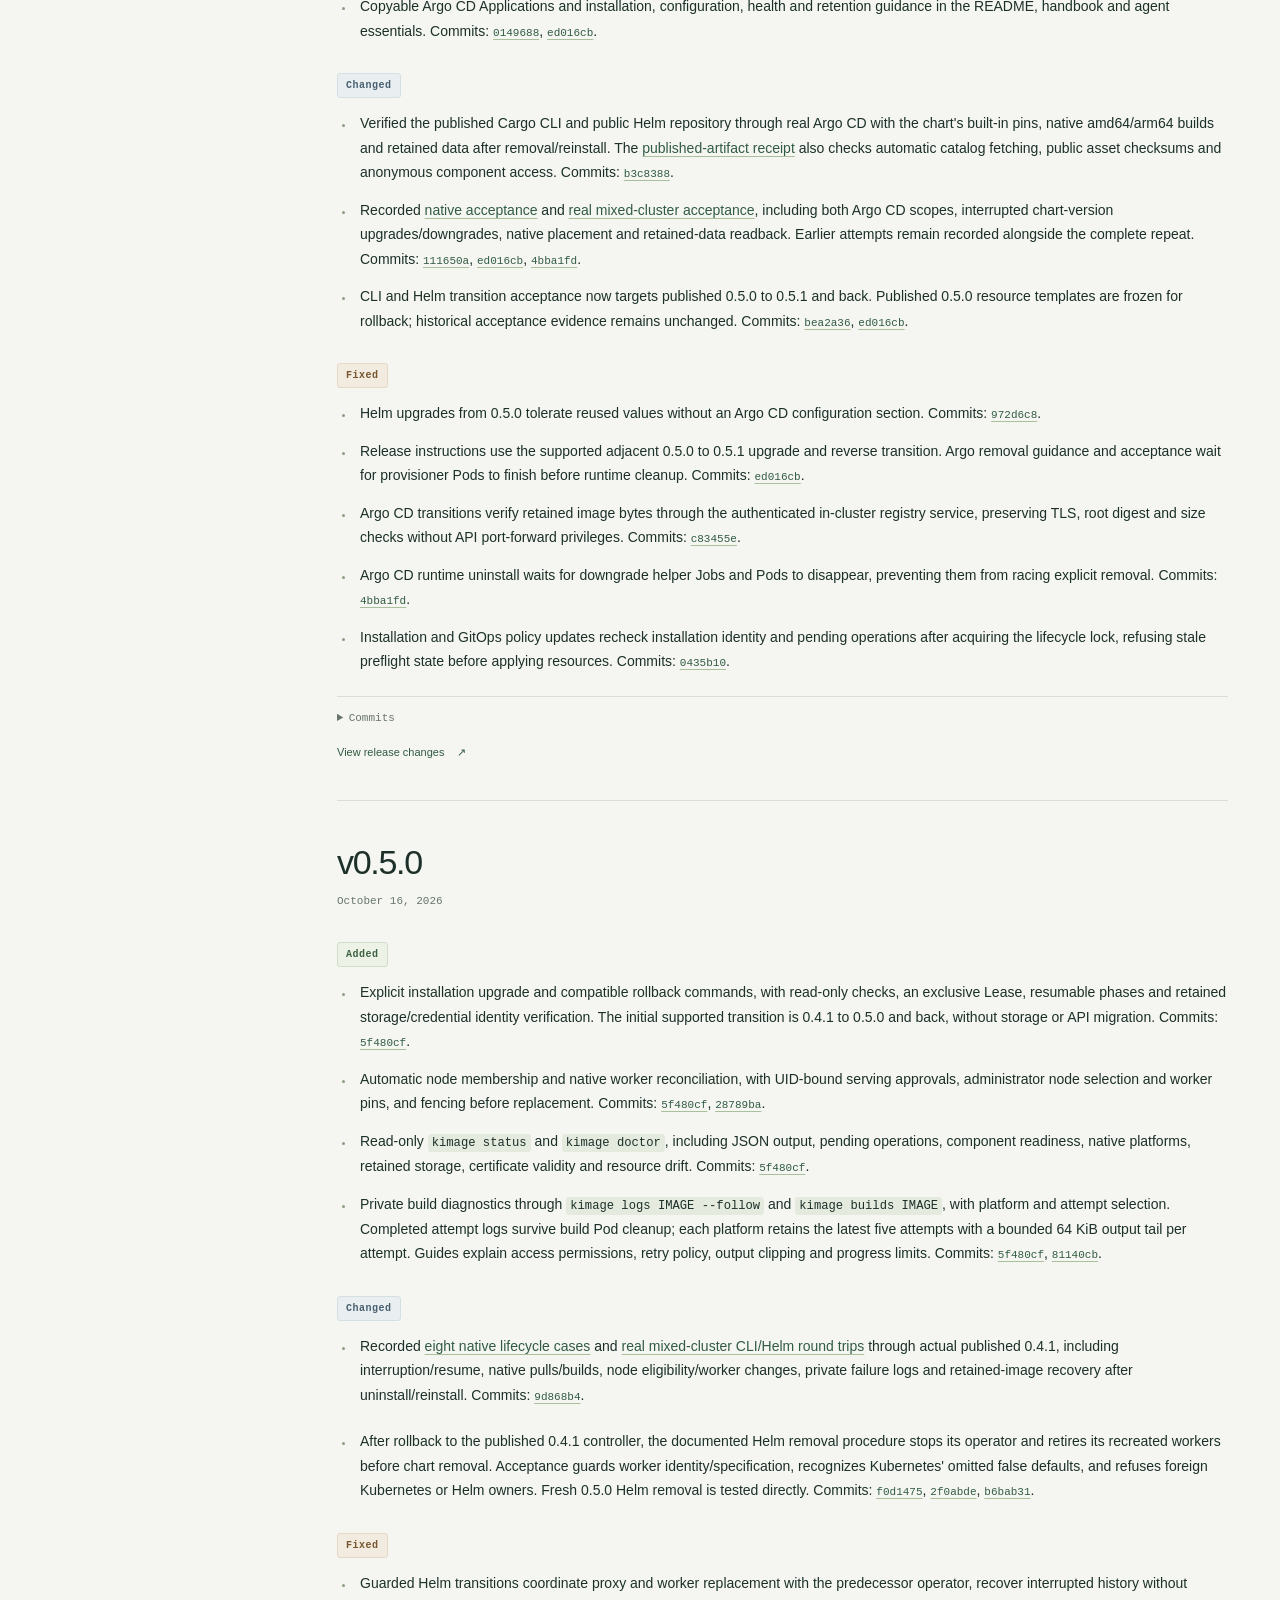
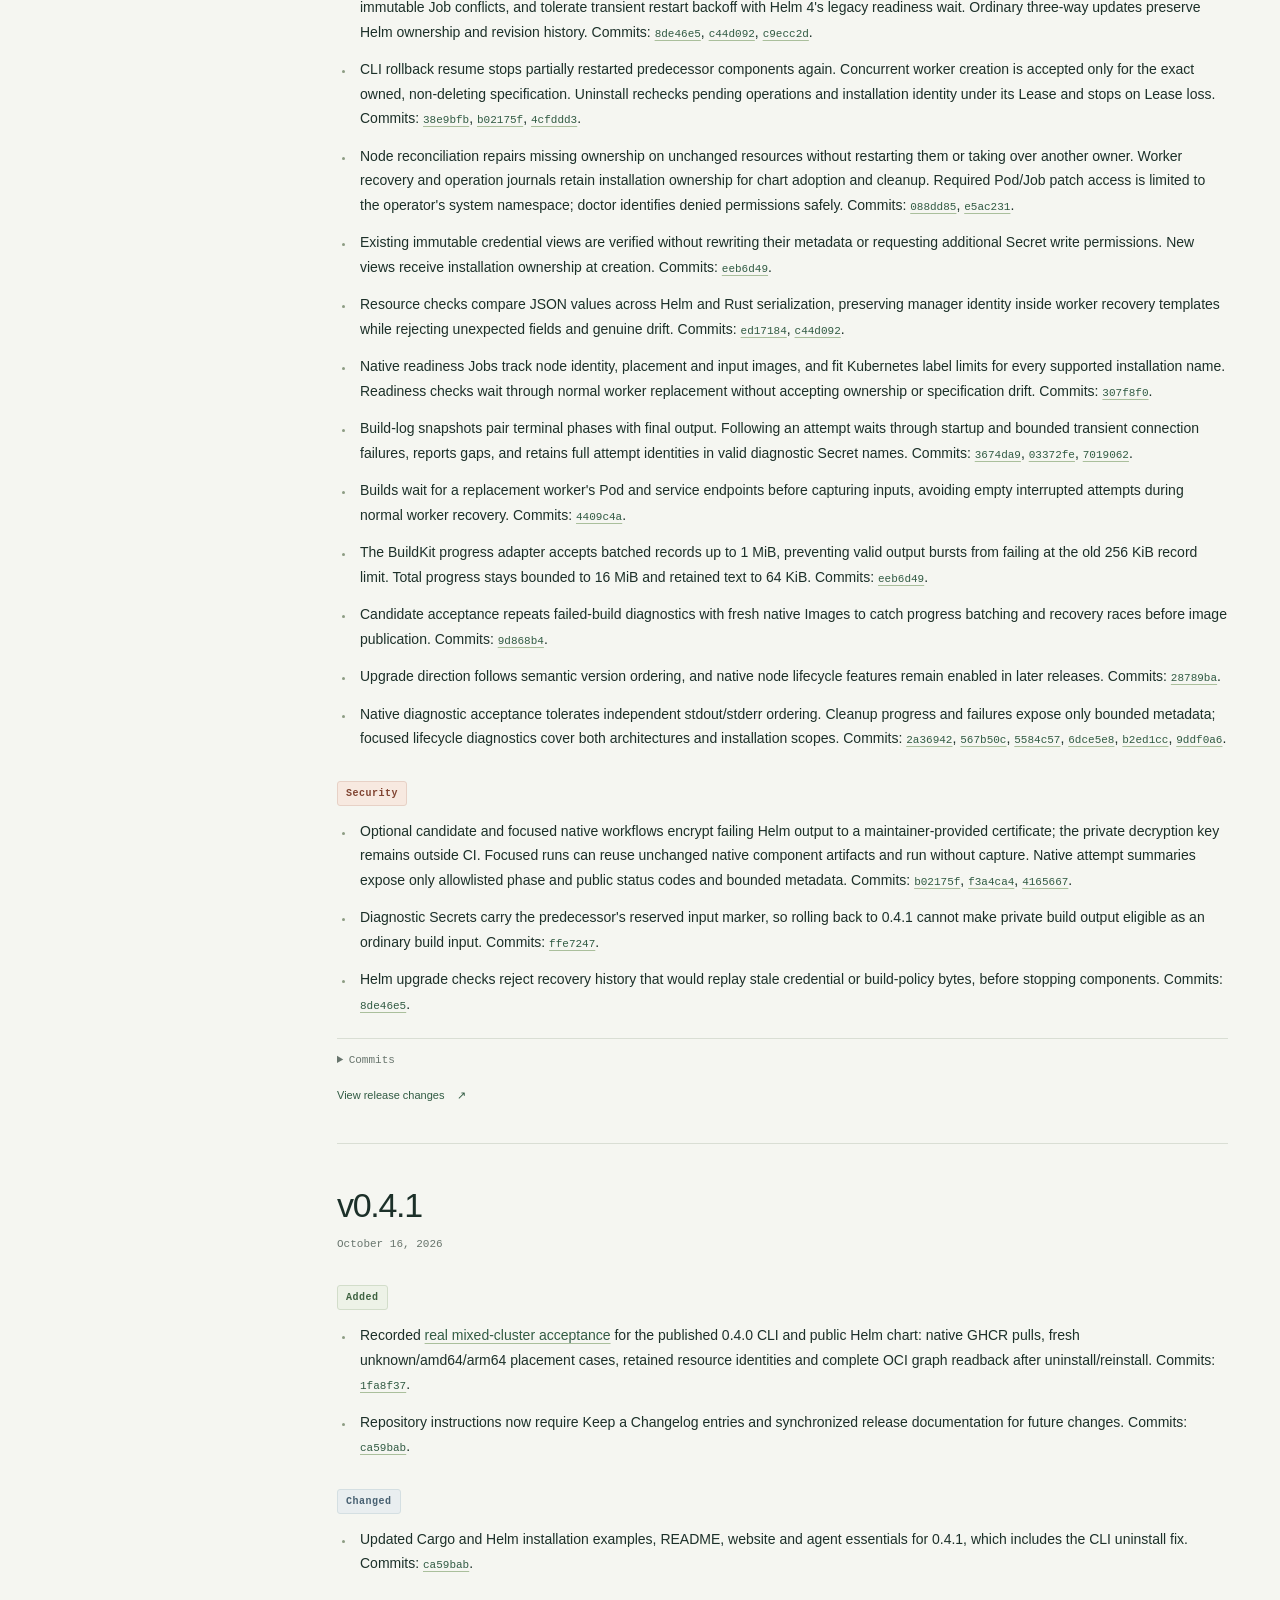
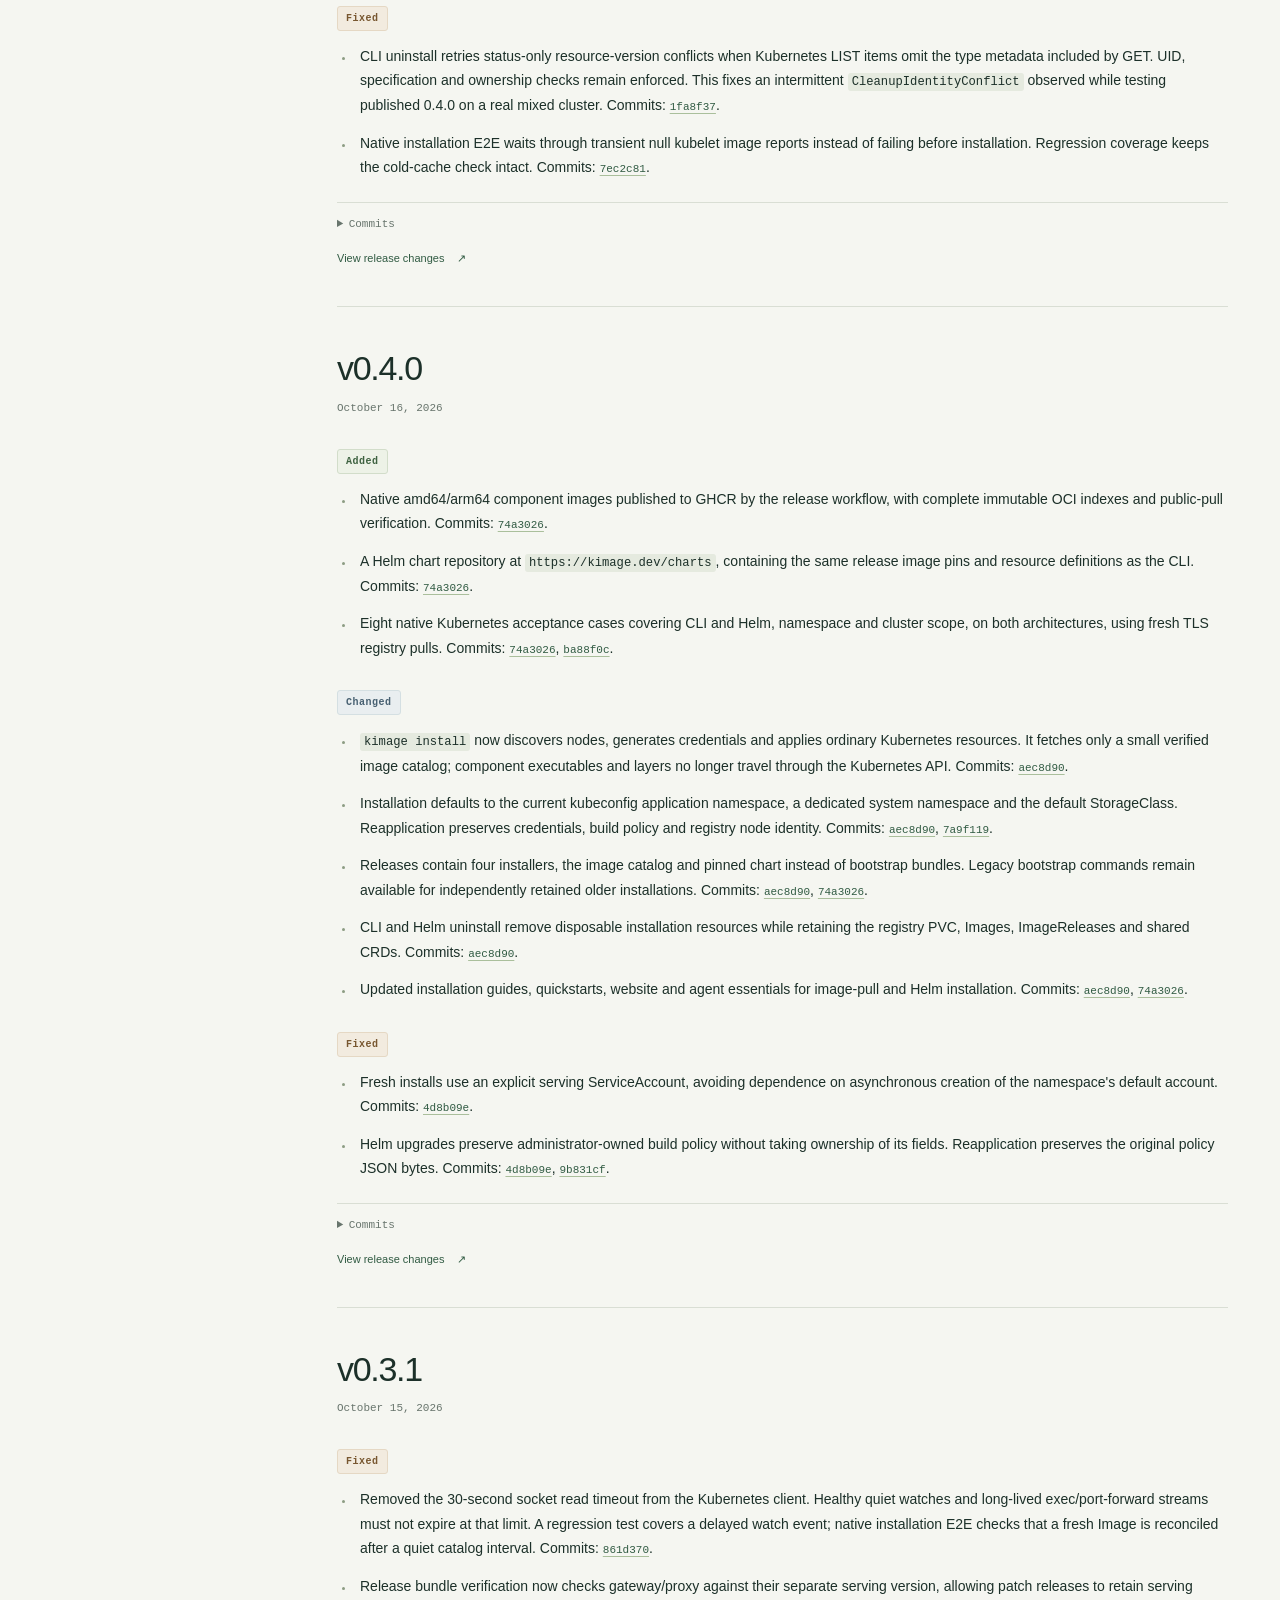
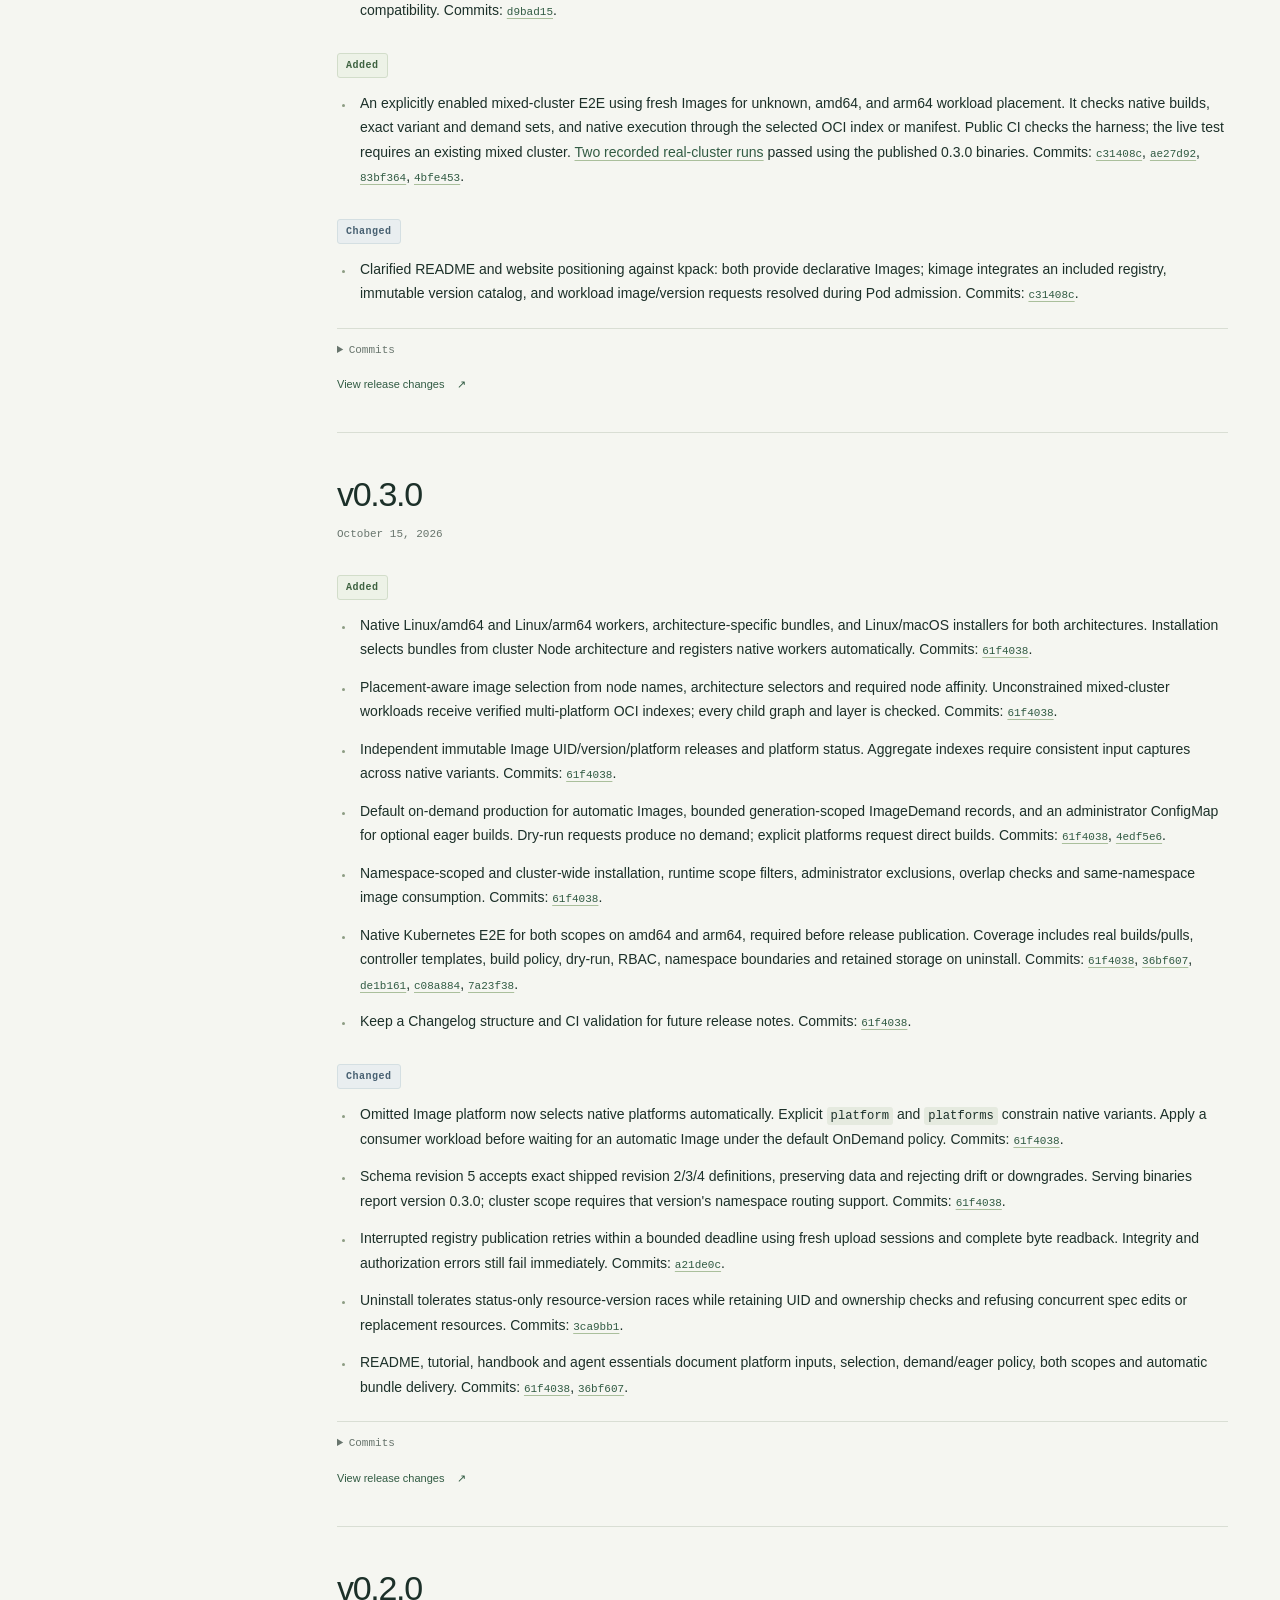
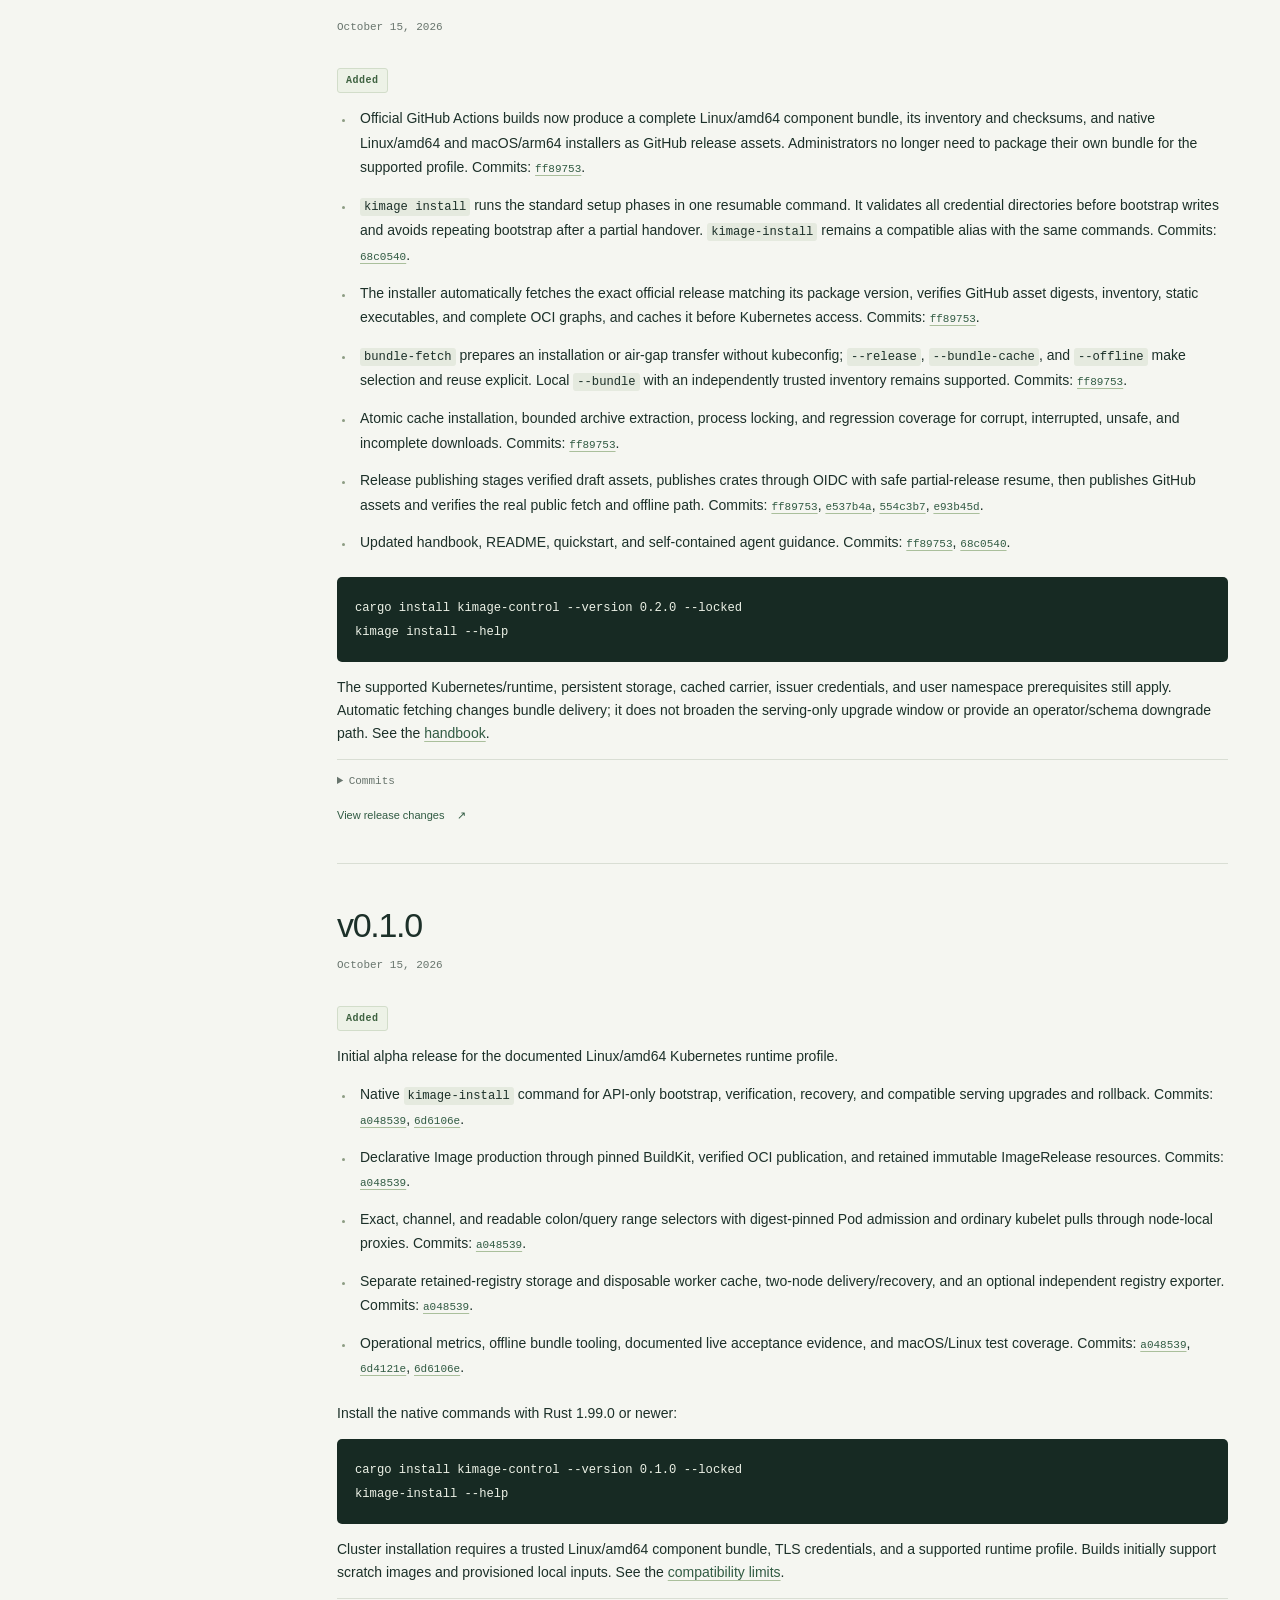
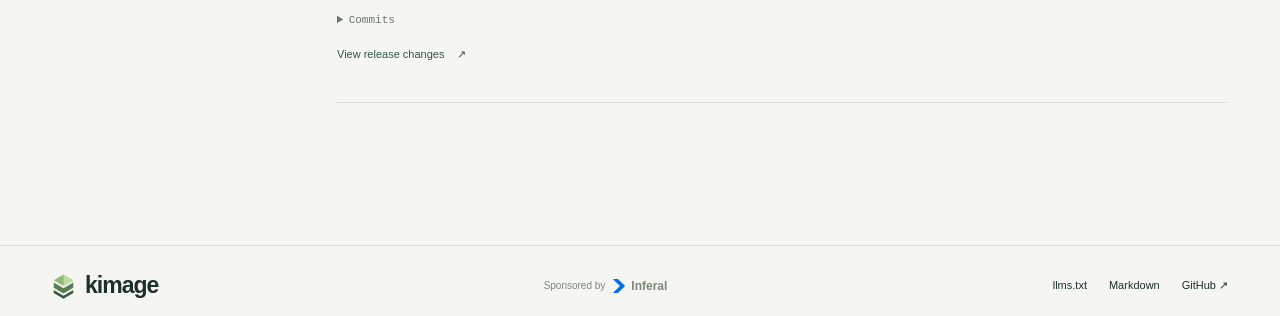
==== commit 8170281a: "Record completed 0.6.1 native and mixed-cluster compatibility acceptance" ====
--- a/site/changelog/index.html
+++ b/site/changelog/index.html
@@ -71,14 +71,18 @@
         <div class="release-feed">
 <article id="unreleased" class="release unreleased">
 <header class="release-heading"><div><h2>Unreleased</h2><span class="release-date">In development</span></div><span class="release-badge pending-badge">UP NEXT</span></header>
-<details class="pending-changes"><summary>2 upcoming changes</summary><div class="release-body"><h3 class="category category-fixed">Fixed</h3>
+<details class="pending-changes"><summary>3 upcoming changes</summary><div class="release-body"><h3 class="category category-changed">Changed</h3>
+<ul>
+<li>Recorded <a href="https://github.com/inferal-oss/kimage/blob/main/docs/native-0.6.1-results.json">eight native CLI/Helm and four Argo CD cases</a>, including actual published 0.6.0 round trips and unchanged-baseline rollback after an independent future writer populates schema 7, native journals and provenance. <a href="https://github.com/inferal-oss/kimage/blob/main/docs/mixed-0.6.1-results.json">Real mixed-cluster acceptance</a> repeats all three managers with interruptions, native placement and retained-data reinstall, preserving the permanent installation&#x27;s 247 release contracts, nine credentials, storage, policy and 62 complete OCI graphs. Implementation pending commit.</li>
+</ul>
+<details class="release-sources"><summary>Commits</summary><p><a class="commit-link" href="https://github.com/inferal-oss/kimage/commit/2ca96a9c318a476b79fa5cf7f4b6371477087df1">2ca96a9</a>, <a class="commit-link" href="https://github.com/inferal-oss/kimage/commit/52cbc778cdba0bfcbaca347342a1feb95e6bc652">52cbc77</a>, <a class="commit-link" href="https://github.com/inferal-oss/kimage/commit/b0c8464f5d3432414f4ef9369404980f5f4c3c1a">b0c8464</a>, <a class="commit-link" href="https://github.com/inferal-oss/kimage/commit/1713d8cfd15aa9dec34dd6954ff0adb3338fa7f0">1713d8c</a>, <a class="commit-link" href="https://github.com/inferal-oss/kimage/commit/8b177bfa0cb1673bd1ee4382e0ae00e651da68de">8b177bf</a>, <a class="commit-link" href="https://github.com/inferal-oss/kimage/commit/40e60012c5b6de946fb8cff77068212fd3631107">40e6001</a>, <a class="commit-link" href="https://github.com/inferal-oss/kimage/commit/8244ba600f70a40ba2fed2e1e92b4fe7ddd153ad">8244ba6</a>, <a class="commit-link" href="https://github.com/inferal-oss/kimage/commit/9d42078c93fa2fbbacaab1c560f570ccef7ac49c">9d42078</a>, <a class="commit-link" href="https://github.com/inferal-oss/kimage/commit/f6ee5a33514729b549d30b0ffc93a4970203e98e">f6ee5a3</a>, <a class="commit-link" href="https://github.com/inferal-oss/kimage/commit/b174932000b9ae6e30519c8a3df181c2d2bf6a99">b174932</a>, <a class="commit-link" href="https://github.com/inferal-oss/kimage/commit/da52b0ffef02d8a934fa531478c72b6477b33985">da52b0f</a>, <a class="commit-link" href="https://github.com/inferal-oss/kimage/commit/cdad2622f161fff30dd0f49af1c7ce33661d2970">cdad262</a>, <a class="commit-link" href="https://github.com/inferal-oss/kimage/commit/5837f0f5a156e8d282b36de91b7111b9b14b29d5">5837f0f</a>, <a class="commit-link" href="https://github.com/inferal-oss/kimage/commit/749c2ea14ec4d30d29b8455c94af70a1ffe785ec">749c2ea</a>, <a class="commit-link" href="https://github.com/inferal-oss/kimage/commit/416a3fe357d5c20b6f820575b0da0036d0d6e847">416a3fe</a>, <a class="commit-link" href="https://github.com/inferal-oss/kimage/commit/ef5829cbb3ead21994ef4d44cabbb1d080fe81a2">ef5829c</a>.</p></details>
+<h3 class="category category-fixed">Fixed</h3>
 <ul>
 <li>Lifecycle lock acquisition retries resource-version conflicts using a fresh ownership and expiry check, so concurrent node reconciliation cannot spuriously abort uninstall or another transition. Active and foreign holders remain protected. Implementation pending commit.</li>
 </ul>
 <ul>
 <li>CLI interruption acceptance holds the response after a durable Applying journal write, making fast cached transitions deterministic without production test hooks. Resume restores the original connection. Implementation pending commit.</li>
-</ul>
-<details class="release-sources"><summary>Commits</summary><p><a class="commit-link" href="https://github.com/inferal-oss/kimage/commit/749c2ea14ec4d30d29b8455c94af70a1ffe785ec">749c2ea</a>.</p></details></div></details>
+</ul></div></details>
 <a class="release-compare" href="https://github.com/inferal-oss/kimage/compare/v0.6.1...HEAD">View pending changes <span aria-hidden="true">↗</span></a>
 </article>
 <article id="v0.6.1" class="release">
@@ -113,7 +117,7 @@
 <ul>
 <li>Fresh Images with unsupported requirements receive a valid paused status before any build starts, while existing readiness and opaque state remain untouched. Commits: <a class="commit-link" href="https://github.com/inferal-oss/kimage/commit/8b177bfa0cb1673bd1ee4382e0ae00e651da68de">8b177bf</a>.</li>
 </ul>
-<details class="release-sources"><summary>Commits</summary><p><a class="commit-link" href="https://github.com/inferal-oss/kimage/commit/2ca96a9c318a476b79fa5cf7f4b6371477087df1">2ca96a9</a>, <a class="commit-link" href="https://github.com/inferal-oss/kimage/commit/52cbc778cdba0bfcbaca347342a1feb95e6bc652">52cbc77</a>, <a class="commit-link" href="https://github.com/inferal-oss/kimage/commit/b0c8464f5d3432414f4ef9369404980f5f4c3c1a">b0c8464</a>, <a class="commit-link" href="https://github.com/inferal-oss/kimage/commit/1713d8cfd15aa9dec34dd6954ff0adb3338fa7f0">1713d8c</a>, <a class="commit-link" href="https://github.com/inferal-oss/kimage/commit/8b177bfa0cb1673bd1ee4382e0ae00e651da68de">8b177bf</a>, <a class="commit-link" href="https://github.com/inferal-oss/kimage/commit/40e60012c5b6de946fb8cff77068212fd3631107">40e6001</a>, <a class="commit-link" href="https://github.com/inferal-oss/kimage/commit/8244ba600f70a40ba2fed2e1e92b4fe7ddd153ad">8244ba6</a>, <a class="commit-link" href="https://github.com/inferal-oss/kimage/commit/9d42078c93fa2fbbacaab1c560f570ccef7ac49c">9d42078</a>, <a class="commit-link" href="https://github.com/inferal-oss/kimage/commit/f6ee5a33514729b549d30b0ffc93a4970203e98e">f6ee5a3</a>, <a class="commit-link" href="https://github.com/inferal-oss/kimage/commit/b174932000b9ae6e30519c8a3df181c2d2bf6a99">b174932</a>, <a class="commit-link" href="https://github.com/inferal-oss/kimage/commit/da52b0ffef02d8a934fa531478c72b6477b33985">da52b0f</a>, <a class="commit-link" href="https://github.com/inferal-oss/kimage/commit/cdad2622f161fff30dd0f49af1c7ce33661d2970">cdad262</a>, <a class="commit-link" href="https://github.com/inferal-oss/kimage/commit/5837f0f5a156e8d282b36de91b7111b9b14b29d5">5837f0f</a>.</p></details></div>
+<details class="release-sources"><summary>Commits</summary><p><a class="commit-link" href="https://github.com/inferal-oss/kimage/commit/2ca96a9c318a476b79fa5cf7f4b6371477087df1">2ca96a9</a>, <a class="commit-link" href="https://github.com/inferal-oss/kimage/commit/52cbc778cdba0bfcbaca347342a1feb95e6bc652">52cbc77</a>, <a class="commit-link" href="https://github.com/inferal-oss/kimage/commit/b0c8464f5d3432414f4ef9369404980f5f4c3c1a">b0c8464</a>, <a class="commit-link" href="https://github.com/inferal-oss/kimage/commit/1713d8cfd15aa9dec34dd6954ff0adb3338fa7f0">1713d8c</a>, <a class="commit-link" href="https://github.com/inferal-oss/kimage/commit/8b177bfa0cb1673bd1ee4382e0ae00e651da68de">8b177bf</a>, <a class="commit-link" href="https://github.com/inferal-oss/kimage/commit/40e60012c5b6de946fb8cff77068212fd3631107">40e6001</a>, <a class="commit-link" href="https://github.com/inferal-oss/kimage/commit/8244ba600f70a40ba2fed2e1e92b4fe7ddd153ad">8244ba6</a>, <a class="commit-link" href="https://github.com/inferal-oss/kimage/commit/9d42078c93fa2fbbacaab1c560f570ccef7ac49c">9d42078</a>, <a class="commit-link" href="https://github.com/inferal-oss/kimage/commit/f6ee5a33514729b549d30b0ffc93a4970203e98e">f6ee5a3</a>, <a class="commit-link" href="https://github.com/inferal-oss/kimage/commit/b174932000b9ae6e30519c8a3df181c2d2bf6a99">b174932</a>, <a class="commit-link" href="https://github.com/inferal-oss/kimage/commit/da52b0ffef02d8a934fa531478c72b6477b33985">da52b0f</a>, <a class="commit-link" href="https://github.com/inferal-oss/kimage/commit/cdad2622f161fff30dd0f49af1c7ce33661d2970">cdad262</a>, <a class="commit-link" href="https://github.com/inferal-oss/kimage/commit/5837f0f5a156e8d282b36de91b7111b9b14b29d5">5837f0f</a>, <a class="commit-link" href="https://github.com/inferal-oss/kimage/commit/749c2ea14ec4d30d29b8455c94af70a1ffe785ec">749c2ea</a>, <a class="commit-link" href="https://github.com/inferal-oss/kimage/commit/416a3fe357d5c20b6f820575b0da0036d0d6e847">416a3fe</a>, <a class="commit-link" href="https://github.com/inferal-oss/kimage/commit/ef5829cbb3ead21994ef4d44cabbb1d080fe81a2">ef5829c</a>.</p></details></div>
 <a class="release-compare" href="https://github.com/inferal-oss/kimage/compare/v0.6.0...v0.6.1">View release changes <span aria-hidden="true">↗</span></a>
 </article>
 <article id="v0.6.0" class="release">
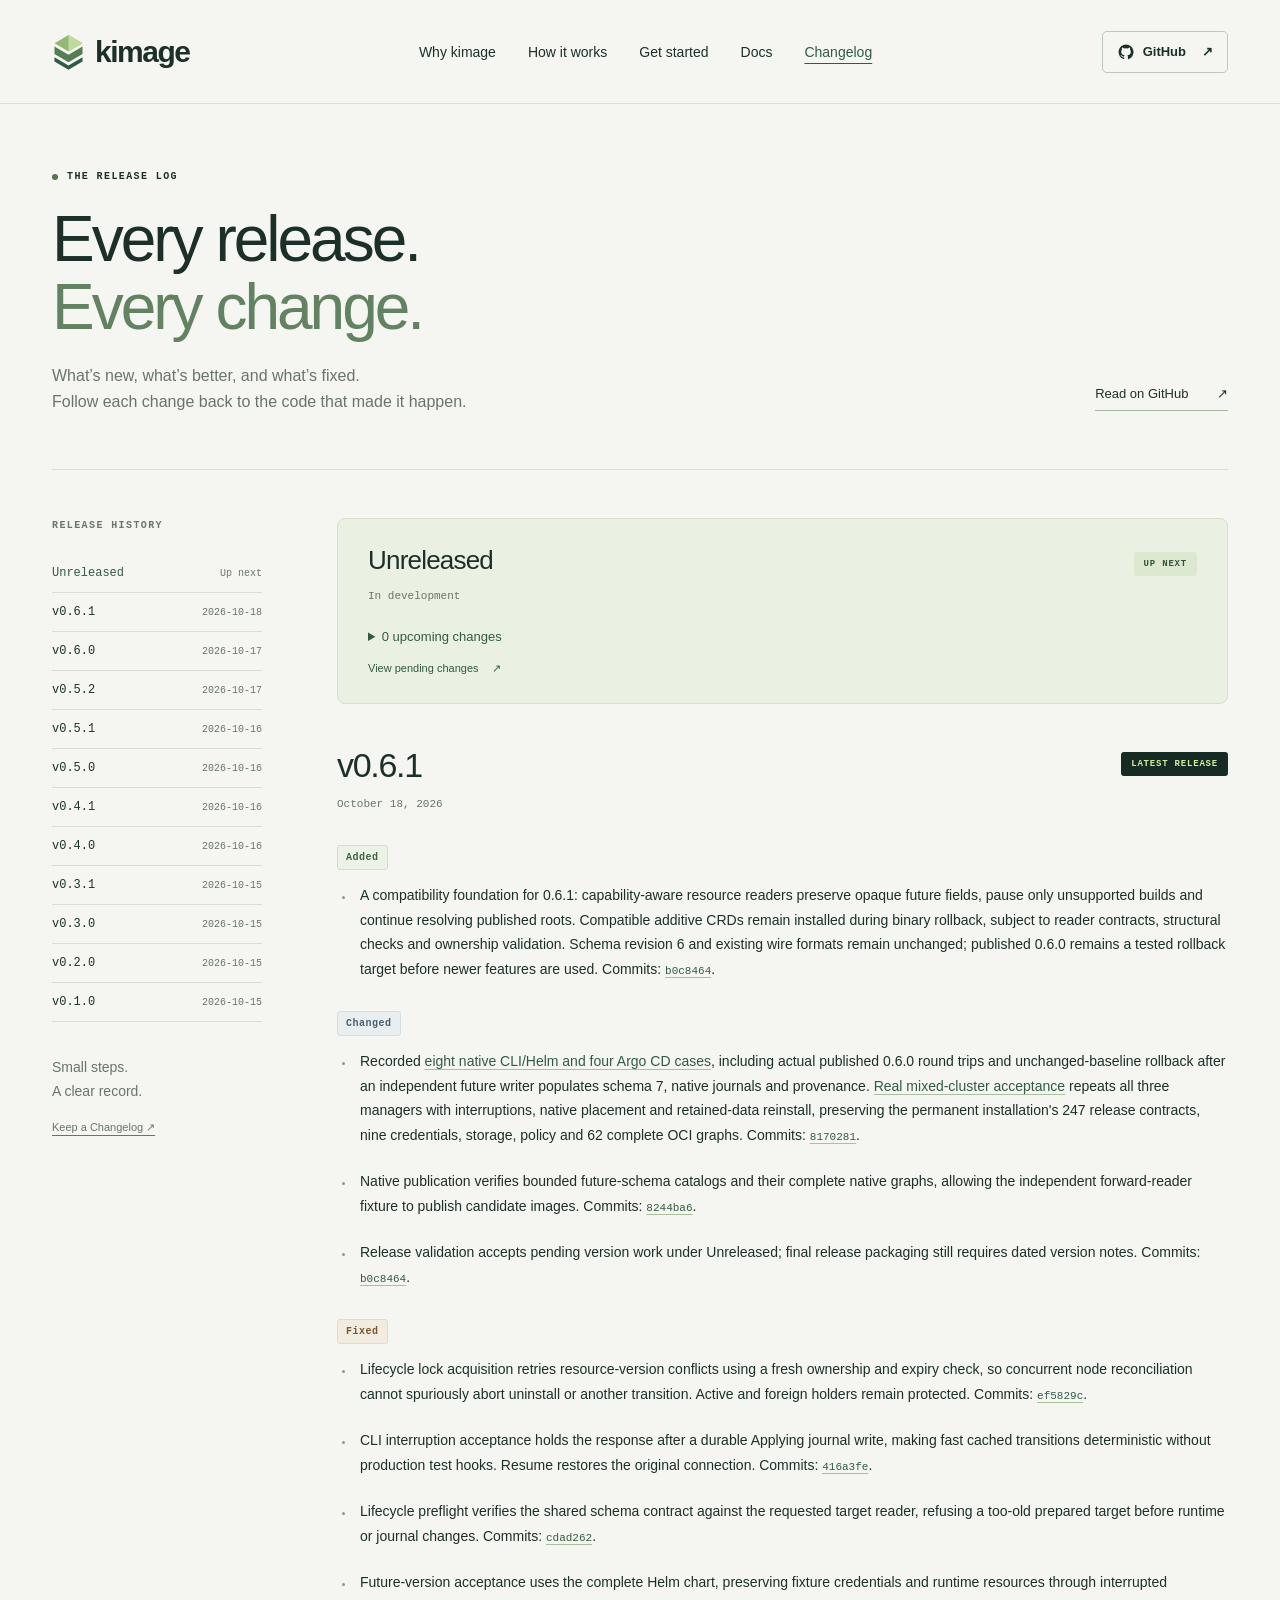
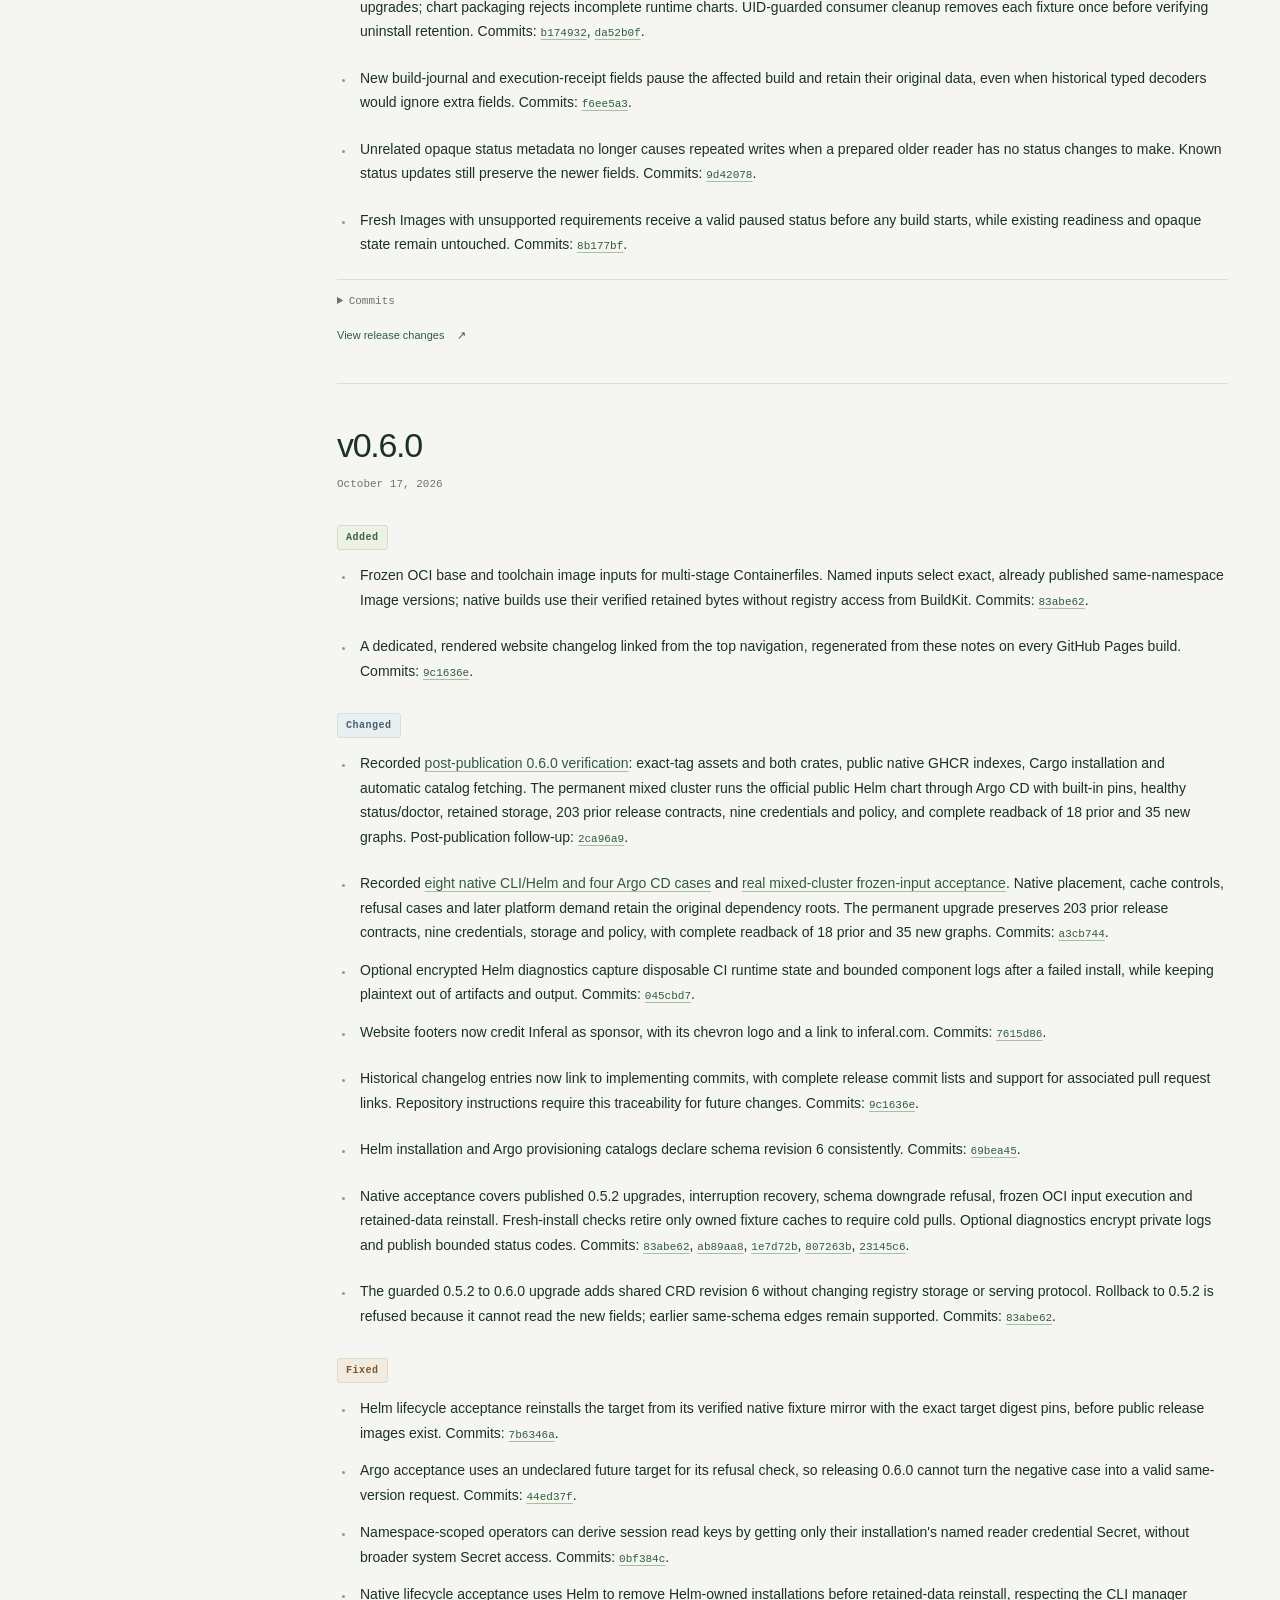
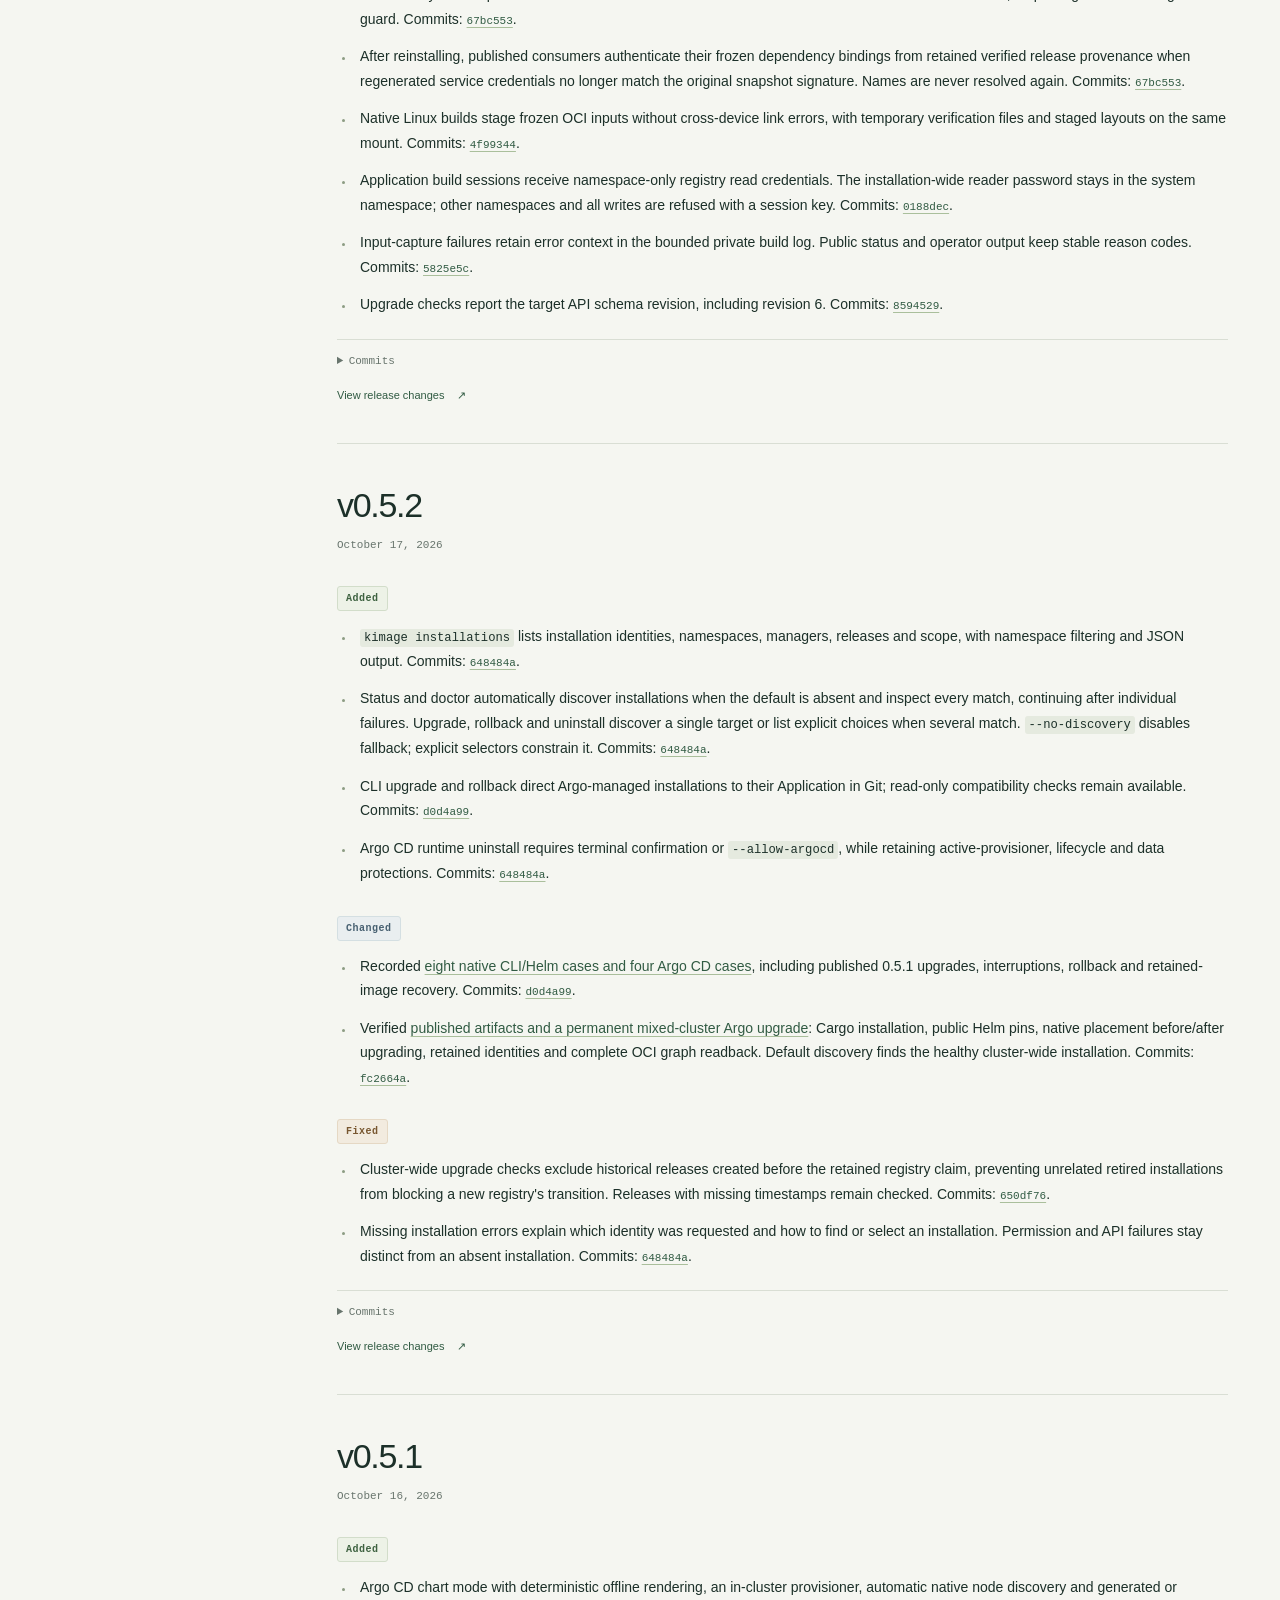
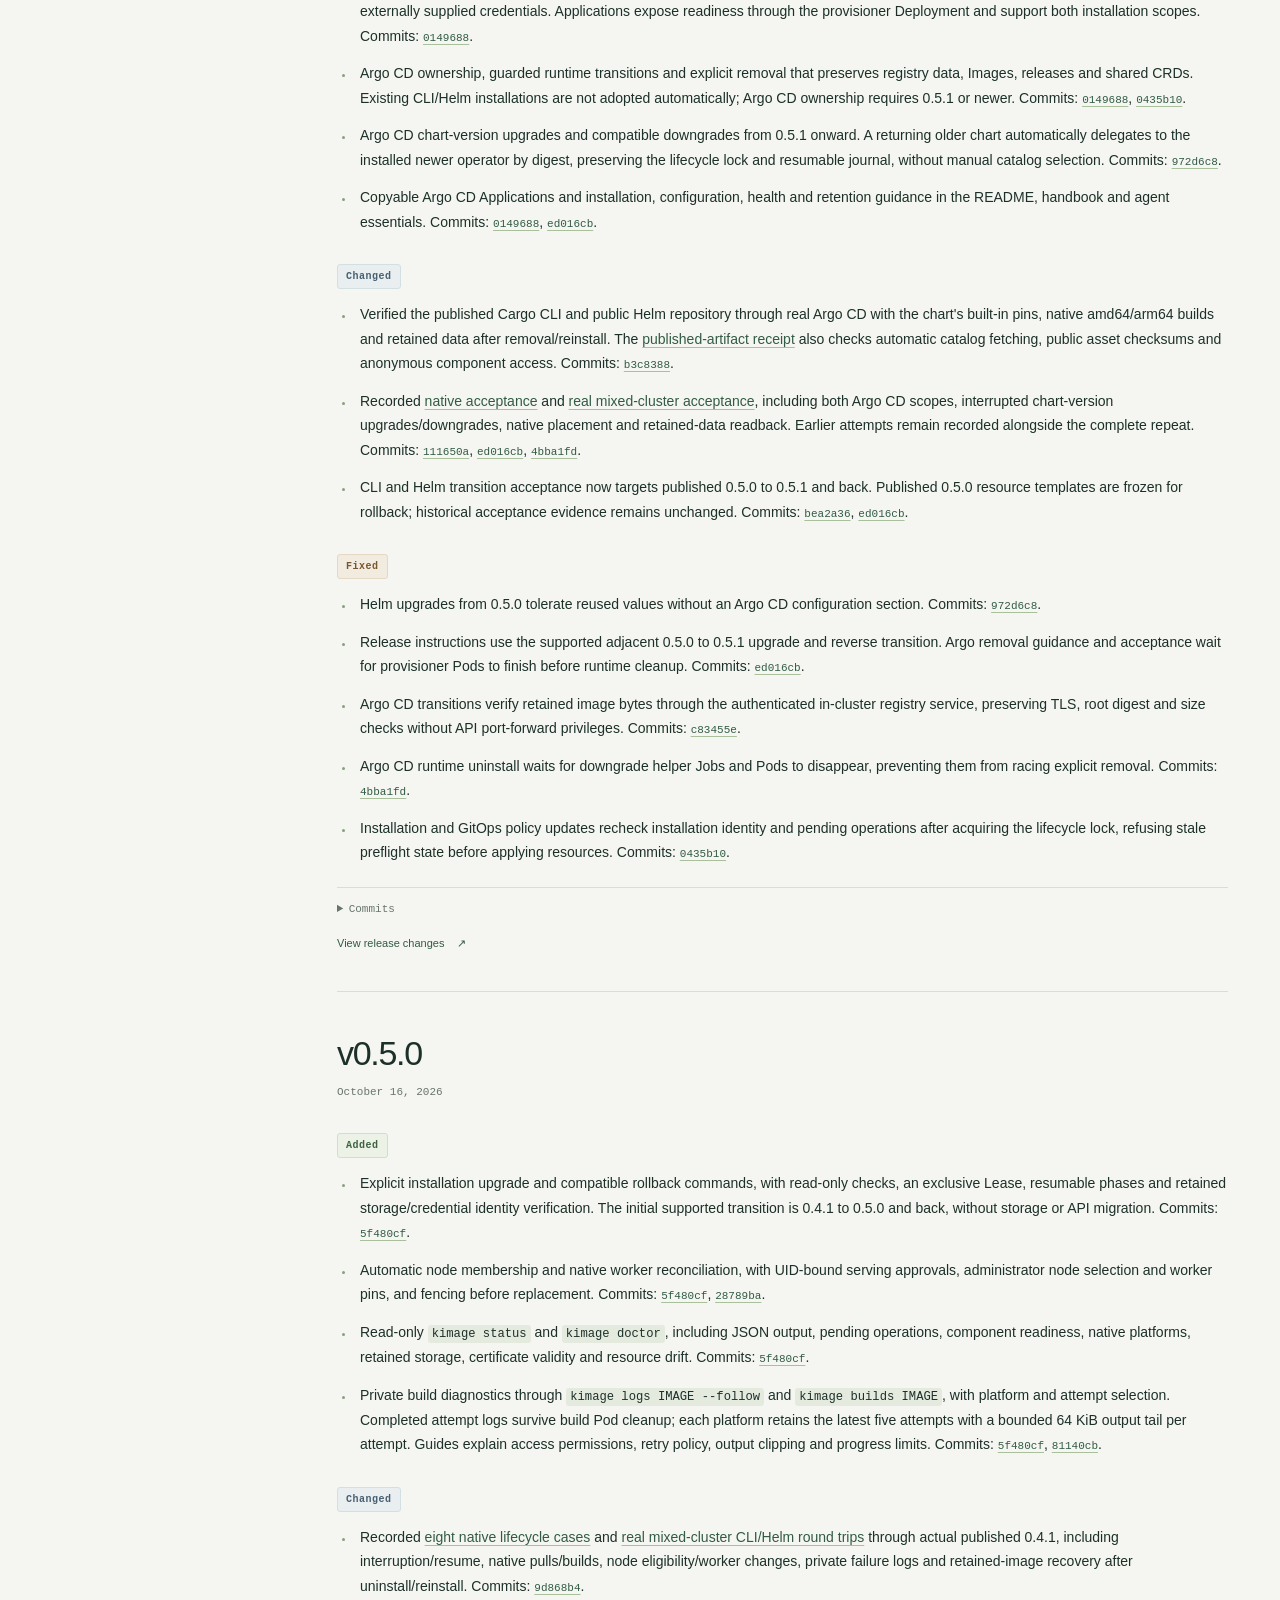
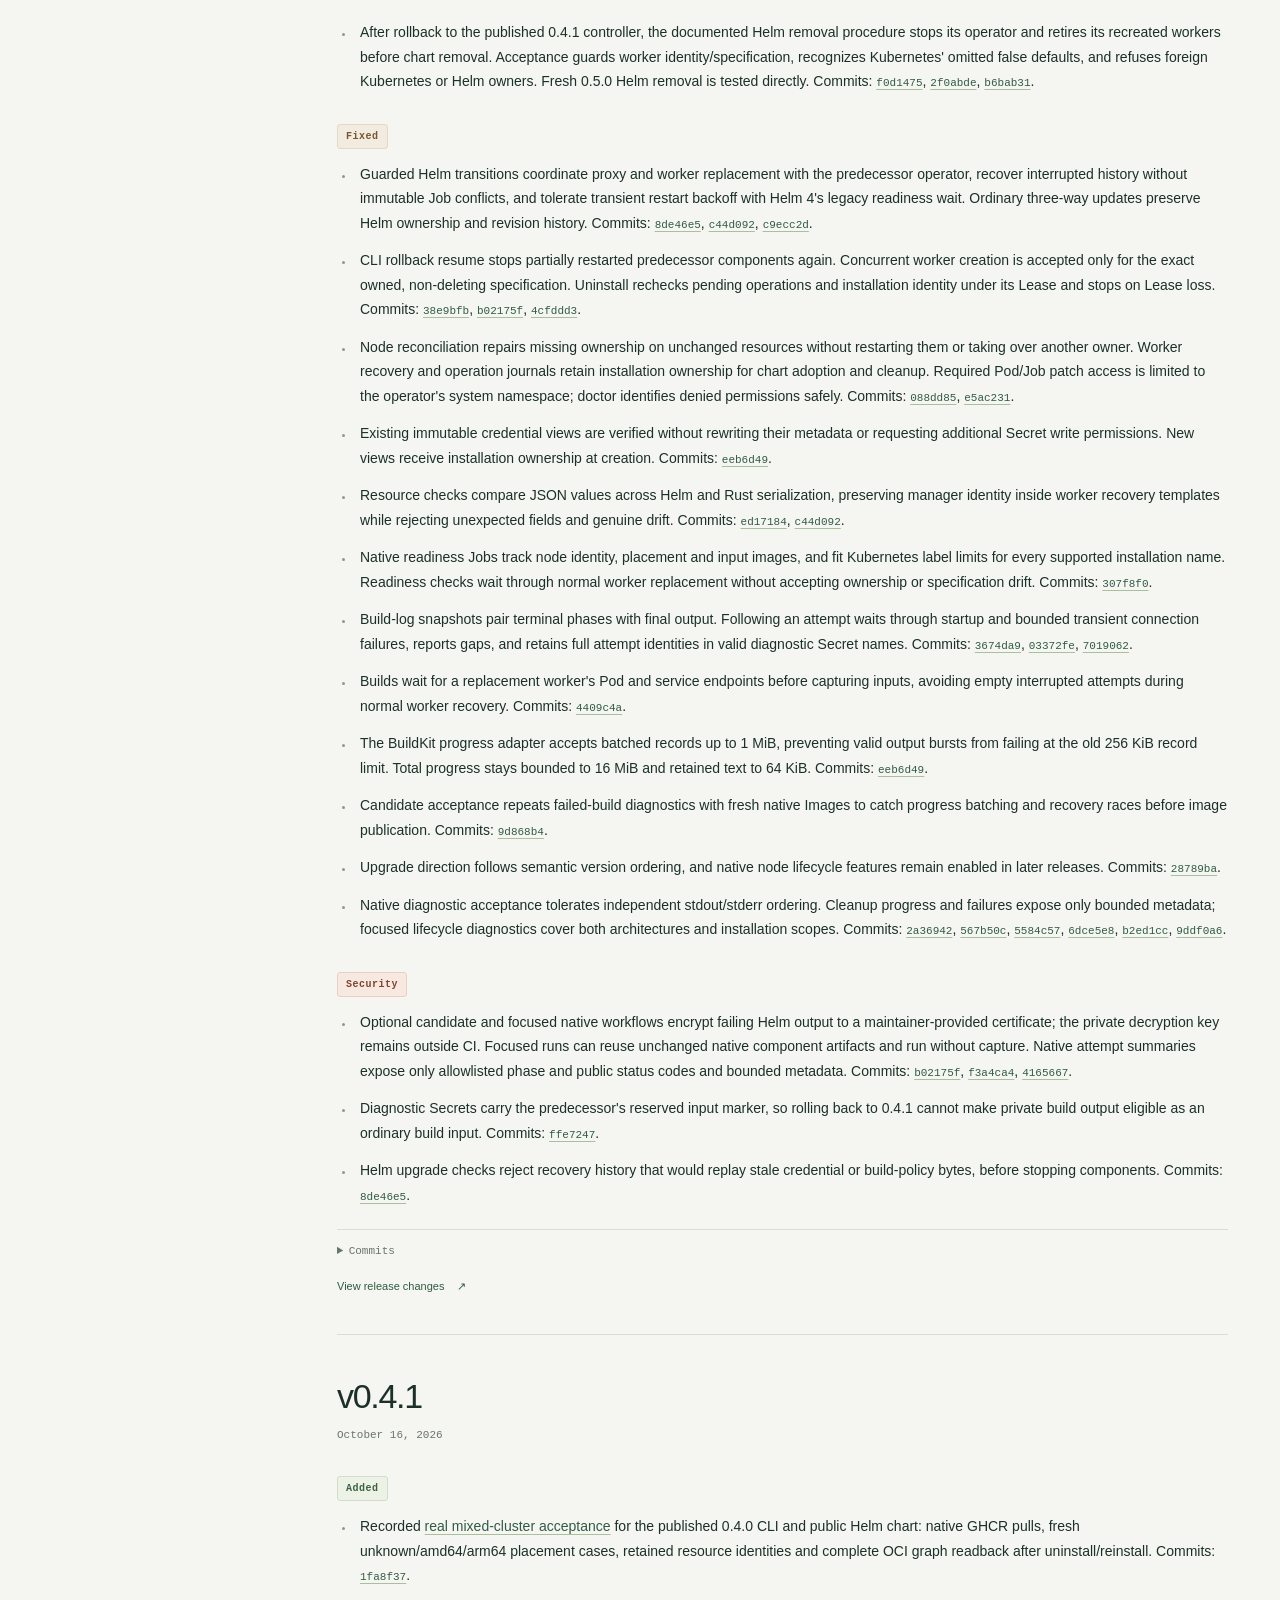
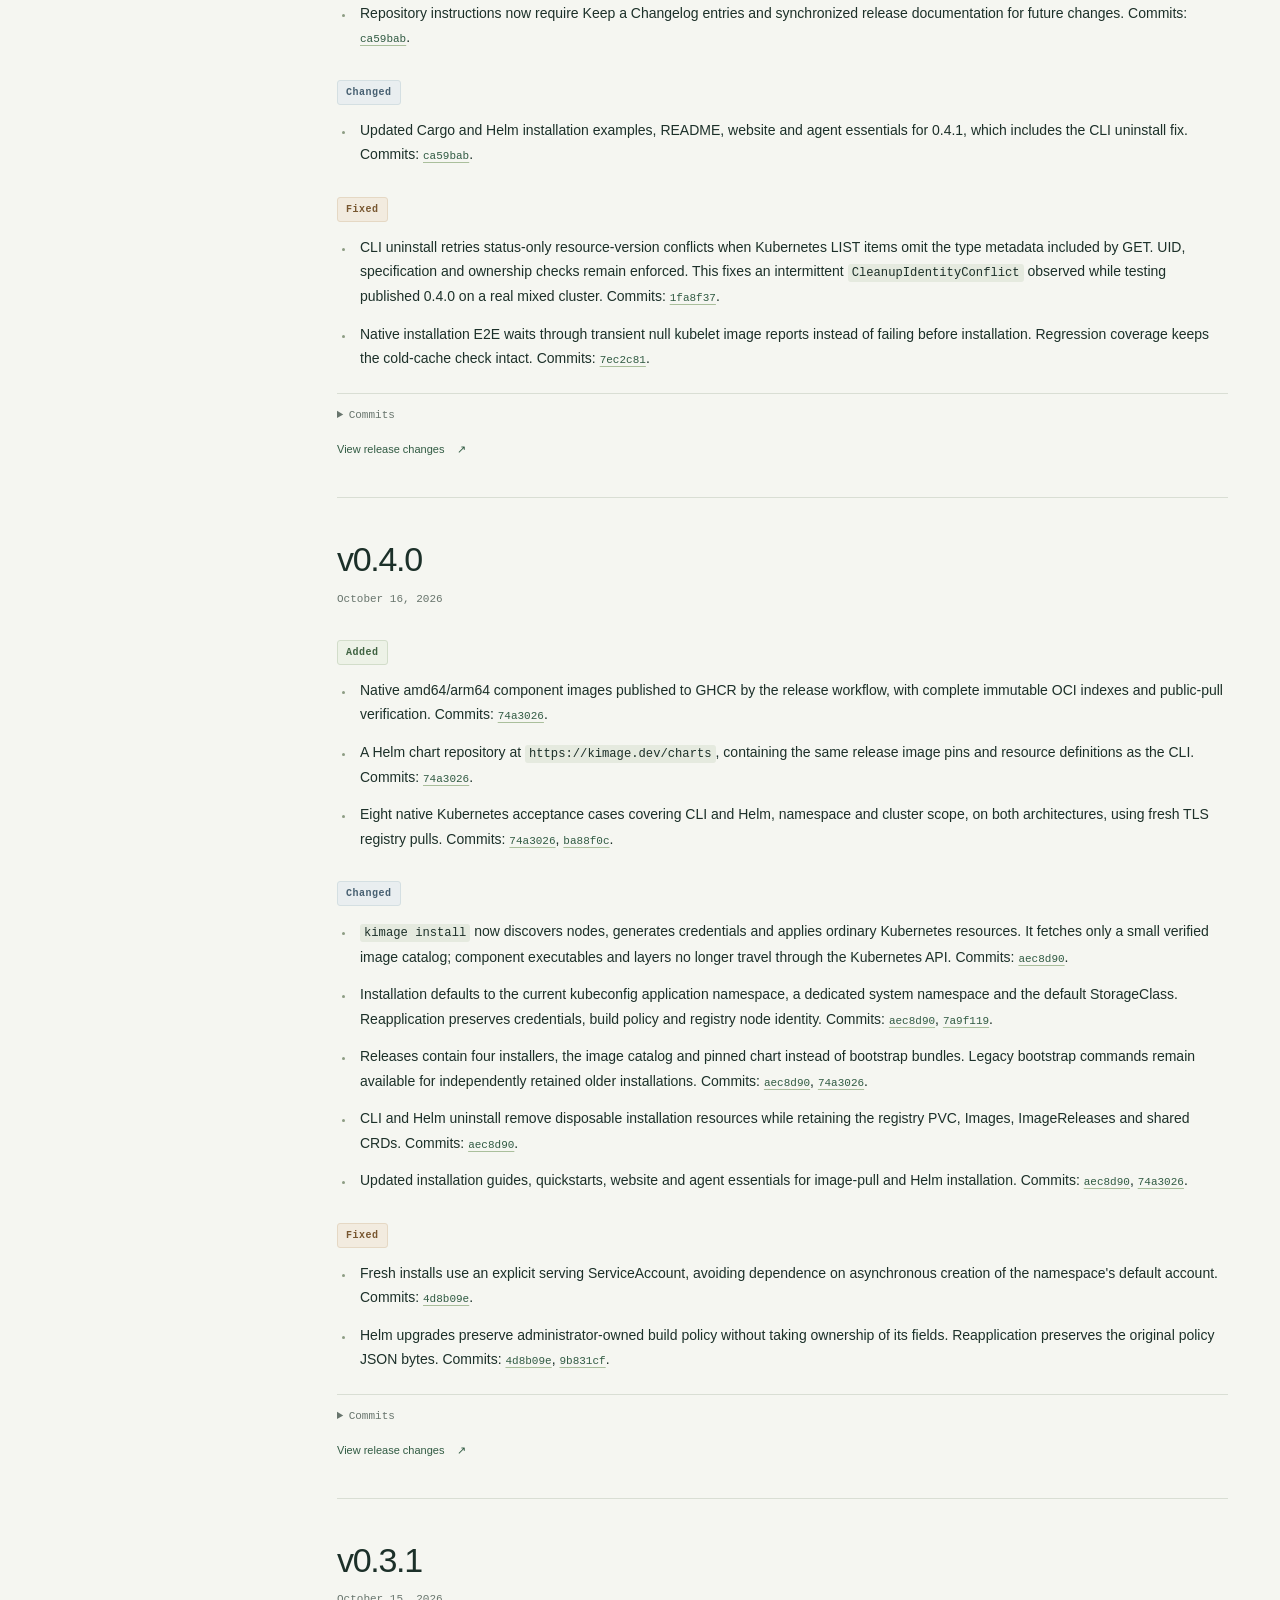
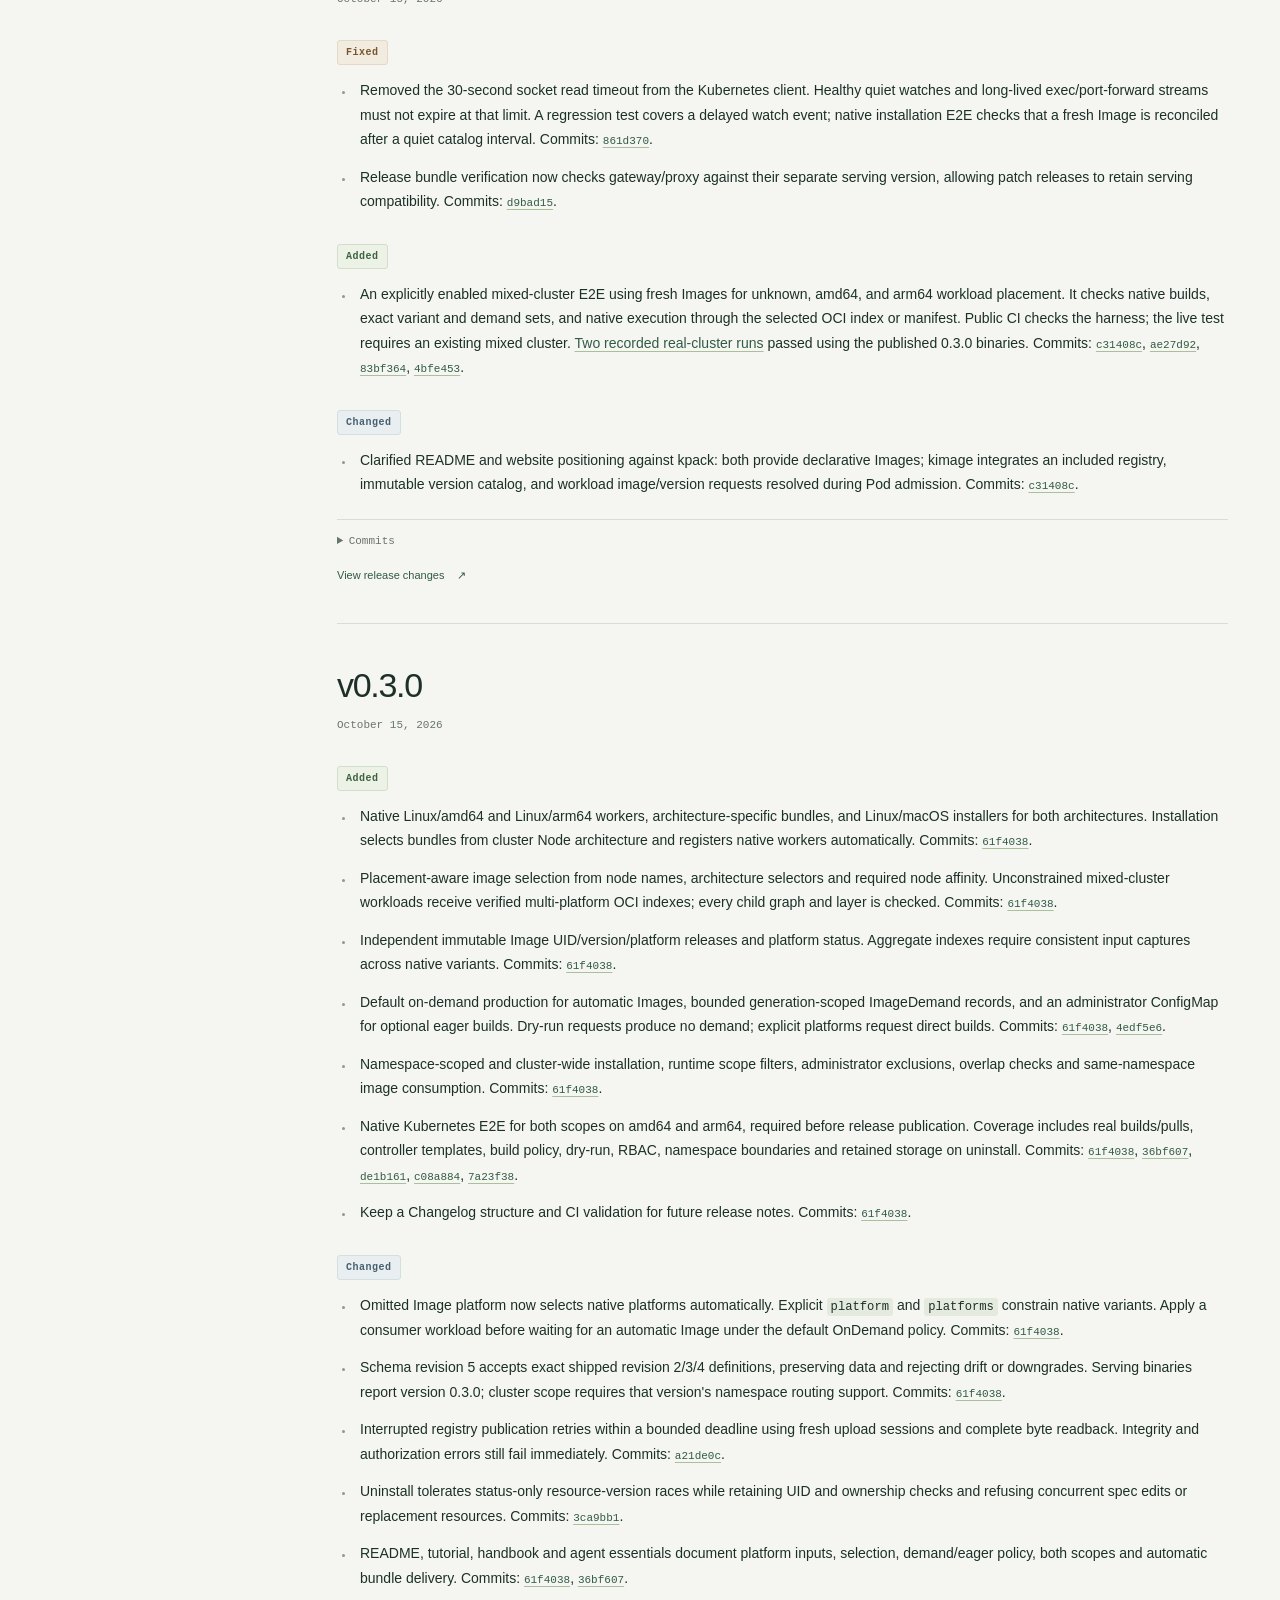
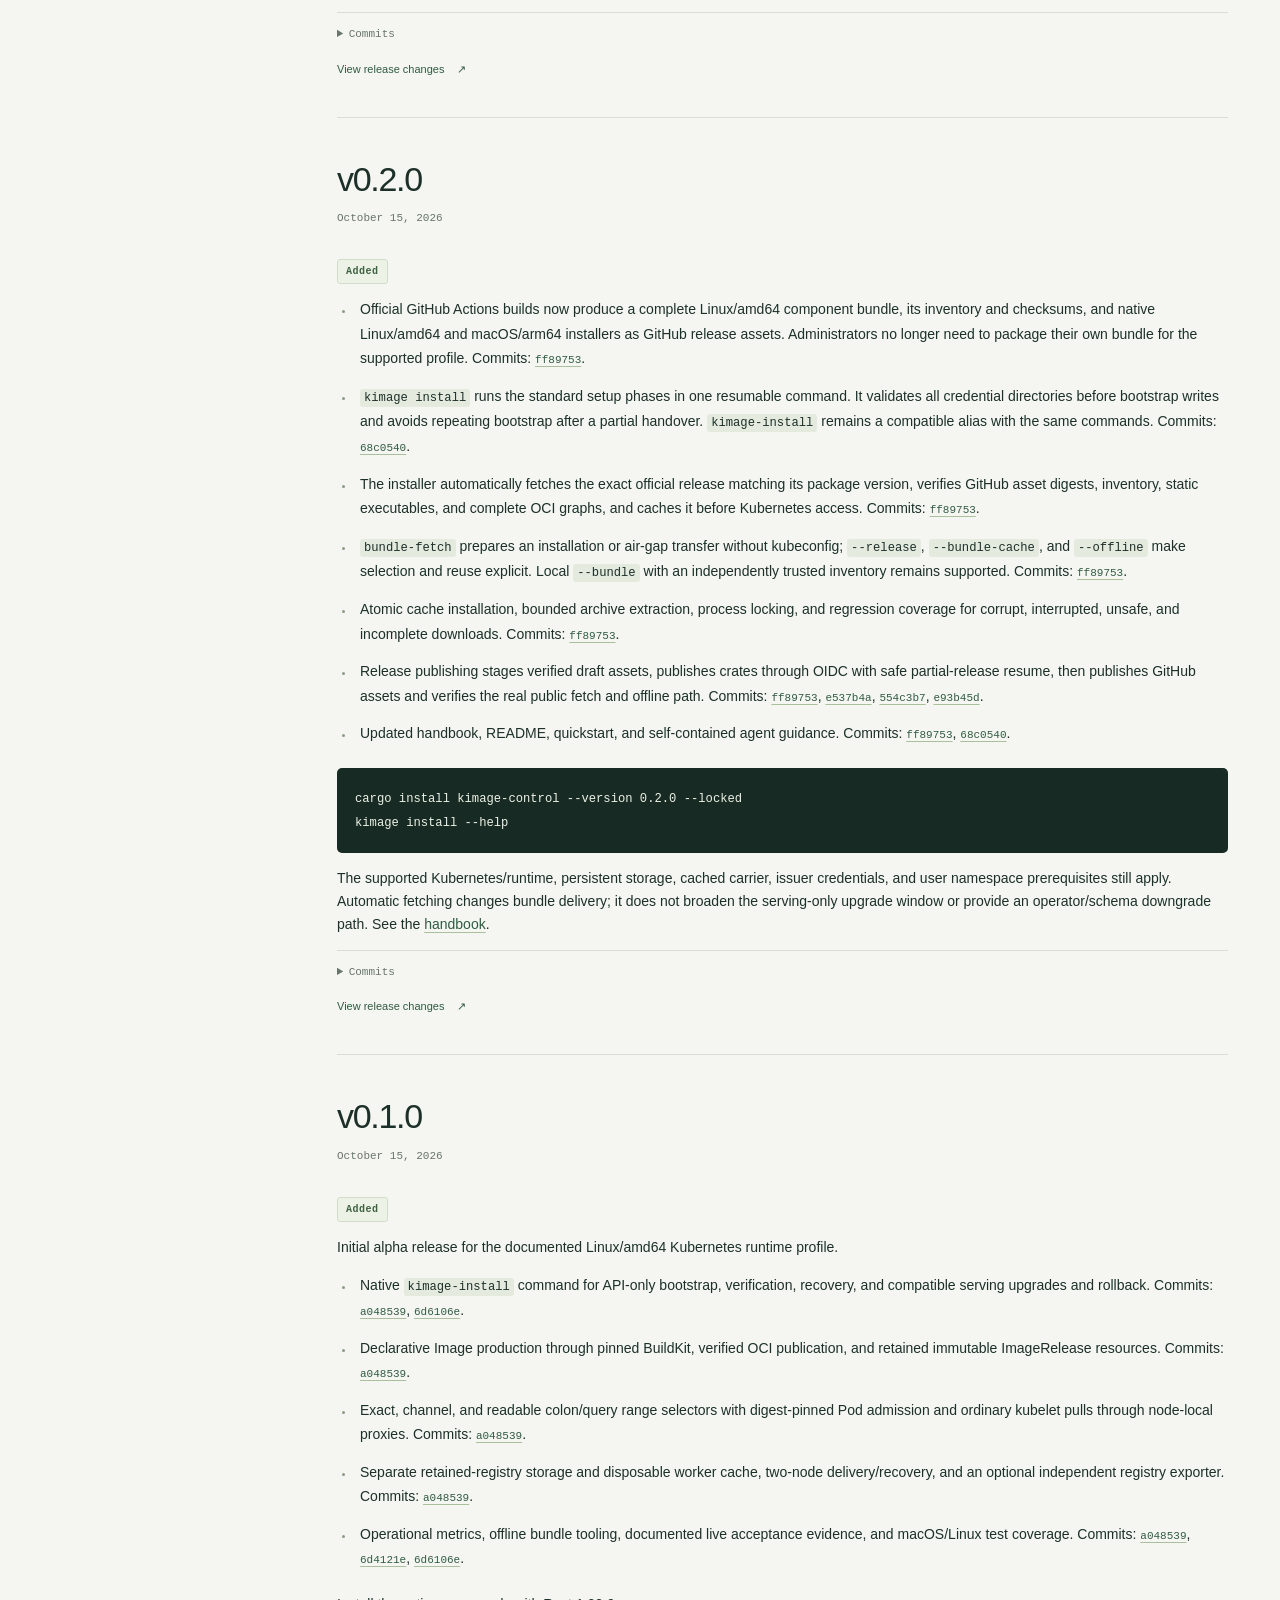
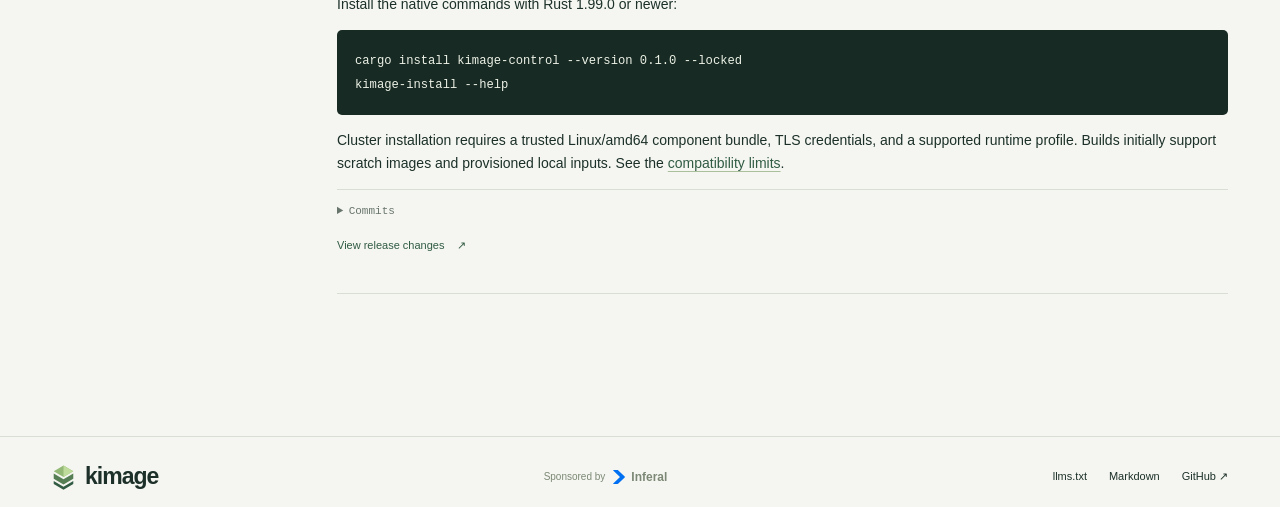
==== commit a48b3e62: "Finalize 0.6.1 compatibility release notes and acceptance links" ====
--- a/site/changelog/index.html
+++ b/site/changelog/index.html
@@ -71,18 +71,7 @@
         <div class="release-feed">
 <article id="unreleased" class="release unreleased">
 <header class="release-heading"><div><h2>Unreleased</h2><span class="release-date">In development</span></div><span class="release-badge pending-badge">UP NEXT</span></header>
-<details class="pending-changes"><summary>3 upcoming changes</summary><div class="release-body"><h3 class="category category-changed">Changed</h3>
-<ul>
-<li>Recorded <a href="https://github.com/inferal-oss/kimage/blob/main/docs/native-0.6.1-results.json">eight native CLI/Helm and four Argo CD cases</a>, including actual published 0.6.0 round trips and unchanged-baseline rollback after an independent future writer populates schema 7, native journals and provenance. <a href="https://github.com/inferal-oss/kimage/blob/main/docs/mixed-0.6.1-results.json">Real mixed-cluster acceptance</a> repeats all three managers with interruptions, native placement and retained-data reinstall, preserving the permanent installation&#x27;s 247 release contracts, nine credentials, storage, policy and 62 complete OCI graphs. Implementation pending commit.</li>
-</ul>
-<details class="release-sources"><summary>Commits</summary><p><a class="commit-link" href="https://github.com/inferal-oss/kimage/commit/2ca96a9c318a476b79fa5cf7f4b6371477087df1">2ca96a9</a>, <a class="commit-link" href="https://github.com/inferal-oss/kimage/commit/52cbc778cdba0bfcbaca347342a1feb95e6bc652">52cbc77</a>, <a class="commit-link" href="https://github.com/inferal-oss/kimage/commit/b0c8464f5d3432414f4ef9369404980f5f4c3c1a">b0c8464</a>, <a class="commit-link" href="https://github.com/inferal-oss/kimage/commit/1713d8cfd15aa9dec34dd6954ff0adb3338fa7f0">1713d8c</a>, <a class="commit-link" href="https://github.com/inferal-oss/kimage/commit/8b177bfa0cb1673bd1ee4382e0ae00e651da68de">8b177bf</a>, <a class="commit-link" href="https://github.com/inferal-oss/kimage/commit/40e60012c5b6de946fb8cff77068212fd3631107">40e6001</a>, <a class="commit-link" href="https://github.com/inferal-oss/kimage/commit/8244ba600f70a40ba2fed2e1e92b4fe7ddd153ad">8244ba6</a>, <a class="commit-link" href="https://github.com/inferal-oss/kimage/commit/9d42078c93fa2fbbacaab1c560f570ccef7ac49c">9d42078</a>, <a class="commit-link" href="https://github.com/inferal-oss/kimage/commit/f6ee5a33514729b549d30b0ffc93a4970203e98e">f6ee5a3</a>, <a class="commit-link" href="https://github.com/inferal-oss/kimage/commit/b174932000b9ae6e30519c8a3df181c2d2bf6a99">b174932</a>, <a class="commit-link" href="https://github.com/inferal-oss/kimage/commit/da52b0ffef02d8a934fa531478c72b6477b33985">da52b0f</a>, <a class="commit-link" href="https://github.com/inferal-oss/kimage/commit/cdad2622f161fff30dd0f49af1c7ce33661d2970">cdad262</a>, <a class="commit-link" href="https://github.com/inferal-oss/kimage/commit/5837f0f5a156e8d282b36de91b7111b9b14b29d5">5837f0f</a>, <a class="commit-link" href="https://github.com/inferal-oss/kimage/commit/749c2ea14ec4d30d29b8455c94af70a1ffe785ec">749c2ea</a>, <a class="commit-link" href="https://github.com/inferal-oss/kimage/commit/416a3fe357d5c20b6f820575b0da0036d0d6e847">416a3fe</a>, <a class="commit-link" href="https://github.com/inferal-oss/kimage/commit/ef5829cbb3ead21994ef4d44cabbb1d080fe81a2">ef5829c</a>.</p></details>
-<h3 class="category category-fixed">Fixed</h3>
-<ul>
-<li>Lifecycle lock acquisition retries resource-version conflicts using a fresh ownership and expiry check, so concurrent node reconciliation cannot spuriously abort uninstall or another transition. Active and foreign holders remain protected. Implementation pending commit.</li>
-</ul>
-<ul>
-<li>CLI interruption acceptance holds the response after a durable Applying journal write, making fast cached transitions deterministic without production test hooks. Resume restores the original connection. Implementation pending commit.</li>
-</ul></div></details>
+<details class="pending-changes"><summary>0 upcoming changes</summary><div class="release-body"></div></details>
 <a class="release-compare" href="https://github.com/inferal-oss/kimage/compare/v0.6.1...HEAD">View pending changes <span aria-hidden="true">↗</span></a>
 </article>
 <article id="v0.6.1" class="release">
@@ -93,6 +82,9 @@
 </ul>
 <h3 class="category category-changed">Changed</h3>
 <ul>
+<li>Recorded <a href="https://github.com/inferal-oss/kimage/blob/main/docs/native-0.6.1-results.json">eight native CLI/Helm and four Argo CD cases</a>, including actual published 0.6.0 round trips and unchanged-baseline rollback after an independent future writer populates schema 7, native journals and provenance. <a href="https://github.com/inferal-oss/kimage/blob/main/docs/mixed-0.6.1-results.json">Real mixed-cluster acceptance</a> repeats all three managers with interruptions, native placement and retained-data reinstall, preserving the permanent installation&#x27;s 247 release contracts, nine credentials, storage, policy and 62 complete OCI graphs. Commits: <a class="commit-link" href="https://github.com/inferal-oss/kimage/commit/8170281ac396d65281b55342d11b6e0777084e54">8170281</a>.</li>
+</ul>
+<ul>
 <li>Native publication verifies bounded future-schema catalogs and their complete native graphs, allowing the independent forward-reader fixture to publish candidate images. Commits: <a class="commit-link" href="https://github.com/inferal-oss/kimage/commit/8244ba600f70a40ba2fed2e1e92b4fe7ddd153ad">8244ba6</a>.</li>
 </ul>
 <ul>
@@ -100,7 +92,10 @@
 </ul>
 <h3 class="category category-fixed">Fixed</h3>
 <ul>
-<li>CLI interruption acceptance stops at the durable Applying journal without racing against a completed catalog update; Helm still requires an in-flight release before interruption. Commits: <a class="commit-link" href="https://github.com/inferal-oss/kimage/commit/5837f0f5a156e8d282b36de91b7111b9b14b29d5">5837f0f</a>.</li>
+<li>Lifecycle lock acquisition retries resource-version conflicts using a fresh ownership and expiry check, so concurrent node reconciliation cannot spuriously abort uninstall or another transition. Active and foreign holders remain protected. Commits: <a class="commit-link" href="https://github.com/inferal-oss/kimage/commit/ef5829cbb3ead21994ef4d44cabbb1d080fe81a2">ef5829c</a>.</li>
+</ul>
+<ul>
+<li>CLI interruption acceptance holds the response after a durable Applying journal write, making fast cached transitions deterministic without production test hooks. Resume restores the original connection. Commits: <a class="commit-link" href="https://github.com/inferal-oss/kimage/commit/416a3fe357d5c20b6f820575b0da0036d0d6e847">416a3fe</a>.</li>
 </ul>
 <ul>
 <li>Lifecycle preflight verifies the shared schema contract against the requested target reader, refusing a too-old prepared target before runtime or journal changes. Commits: <a class="commit-link" href="https://github.com/inferal-oss/kimage/commit/cdad2622f161fff30dd0f49af1c7ce33661d2970">cdad262</a>.</li>
@@ -117,7 +112,7 @@
 <ul>
 <li>Fresh Images with unsupported requirements receive a valid paused status before any build starts, while existing readiness and opaque state remain untouched. Commits: <a class="commit-link" href="https://github.com/inferal-oss/kimage/commit/8b177bfa0cb1673bd1ee4382e0ae00e651da68de">8b177bf</a>.</li>
 </ul>
-<details class="release-sources"><summary>Commits</summary><p><a class="commit-link" href="https://github.com/inferal-oss/kimage/commit/2ca96a9c318a476b79fa5cf7f4b6371477087df1">2ca96a9</a>, <a class="commit-link" href="https://github.com/inferal-oss/kimage/commit/52cbc778cdba0bfcbaca347342a1feb95e6bc652">52cbc77</a>, <a class="commit-link" href="https://github.com/inferal-oss/kimage/commit/b0c8464f5d3432414f4ef9369404980f5f4c3c1a">b0c8464</a>, <a class="commit-link" href="https://github.com/inferal-oss/kimage/commit/1713d8cfd15aa9dec34dd6954ff0adb3338fa7f0">1713d8c</a>, <a class="commit-link" href="https://github.com/inferal-oss/kimage/commit/8b177bfa0cb1673bd1ee4382e0ae00e651da68de">8b177bf</a>, <a class="commit-link" href="https://github.com/inferal-oss/kimage/commit/40e60012c5b6de946fb8cff77068212fd3631107">40e6001</a>, <a class="commit-link" href="https://github.com/inferal-oss/kimage/commit/8244ba600f70a40ba2fed2e1e92b4fe7ddd153ad">8244ba6</a>, <a class="commit-link" href="https://github.com/inferal-oss/kimage/commit/9d42078c93fa2fbbacaab1c560f570ccef7ac49c">9d42078</a>, <a class="commit-link" href="https://github.com/inferal-oss/kimage/commit/f6ee5a33514729b549d30b0ffc93a4970203e98e">f6ee5a3</a>, <a class="commit-link" href="https://github.com/inferal-oss/kimage/commit/b174932000b9ae6e30519c8a3df181c2d2bf6a99">b174932</a>, <a class="commit-link" href="https://github.com/inferal-oss/kimage/commit/da52b0ffef02d8a934fa531478c72b6477b33985">da52b0f</a>, <a class="commit-link" href="https://github.com/inferal-oss/kimage/commit/cdad2622f161fff30dd0f49af1c7ce33661d2970">cdad262</a>, <a class="commit-link" href="https://github.com/inferal-oss/kimage/commit/5837f0f5a156e8d282b36de91b7111b9b14b29d5">5837f0f</a>, <a class="commit-link" href="https://github.com/inferal-oss/kimage/commit/749c2ea14ec4d30d29b8455c94af70a1ffe785ec">749c2ea</a>, <a class="commit-link" href="https://github.com/inferal-oss/kimage/commit/416a3fe357d5c20b6f820575b0da0036d0d6e847">416a3fe</a>, <a class="commit-link" href="https://github.com/inferal-oss/kimage/commit/ef5829cbb3ead21994ef4d44cabbb1d080fe81a2">ef5829c</a>.</p></details></div>
+<details class="release-sources"><summary>Commits</summary><p><a class="commit-link" href="https://github.com/inferal-oss/kimage/commit/2ca96a9c318a476b79fa5cf7f4b6371477087df1">2ca96a9</a>, <a class="commit-link" href="https://github.com/inferal-oss/kimage/commit/52cbc778cdba0bfcbaca347342a1feb95e6bc652">52cbc77</a>, <a class="commit-link" href="https://github.com/inferal-oss/kimage/commit/b0c8464f5d3432414f4ef9369404980f5f4c3c1a">b0c8464</a>, <a class="commit-link" href="https://github.com/inferal-oss/kimage/commit/1713d8cfd15aa9dec34dd6954ff0adb3338fa7f0">1713d8c</a>, <a class="commit-link" href="https://github.com/inferal-oss/kimage/commit/8b177bfa0cb1673bd1ee4382e0ae00e651da68de">8b177bf</a>, <a class="commit-link" href="https://github.com/inferal-oss/kimage/commit/40e60012c5b6de946fb8cff77068212fd3631107">40e6001</a>, <a class="commit-link" href="https://github.com/inferal-oss/kimage/commit/8244ba600f70a40ba2fed2e1e92b4fe7ddd153ad">8244ba6</a>, <a class="commit-link" href="https://github.com/inferal-oss/kimage/commit/9d42078c93fa2fbbacaab1c560f570ccef7ac49c">9d42078</a>, <a class="commit-link" href="https://github.com/inferal-oss/kimage/commit/f6ee5a33514729b549d30b0ffc93a4970203e98e">f6ee5a3</a>, <a class="commit-link" href="https://github.com/inferal-oss/kimage/commit/b174932000b9ae6e30519c8a3df181c2d2bf6a99">b174932</a>, <a class="commit-link" href="https://github.com/inferal-oss/kimage/commit/da52b0ffef02d8a934fa531478c72b6477b33985">da52b0f</a>, <a class="commit-link" href="https://github.com/inferal-oss/kimage/commit/cdad2622f161fff30dd0f49af1c7ce33661d2970">cdad262</a>, <a class="commit-link" href="https://github.com/inferal-oss/kimage/commit/5837f0f5a156e8d282b36de91b7111b9b14b29d5">5837f0f</a>, <a class="commit-link" href="https://github.com/inferal-oss/kimage/commit/749c2ea14ec4d30d29b8455c94af70a1ffe785ec">749c2ea</a>, <a class="commit-link" href="https://github.com/inferal-oss/kimage/commit/416a3fe357d5c20b6f820575b0da0036d0d6e847">416a3fe</a>, <a class="commit-link" href="https://github.com/inferal-oss/kimage/commit/ef5829cbb3ead21994ef4d44cabbb1d080fe81a2">ef5829c</a>, <a class="commit-link" href="https://github.com/inferal-oss/kimage/commit/8170281ac396d65281b55342d11b6e0777084e54">8170281</a>.</p></details></div>
 <a class="release-compare" href="https://github.com/inferal-oss/kimage/compare/v0.6.0...v0.6.1">View release changes <span aria-hidden="true">↗</span></a>
 </article>
 <article id="v0.6.0" class="release">
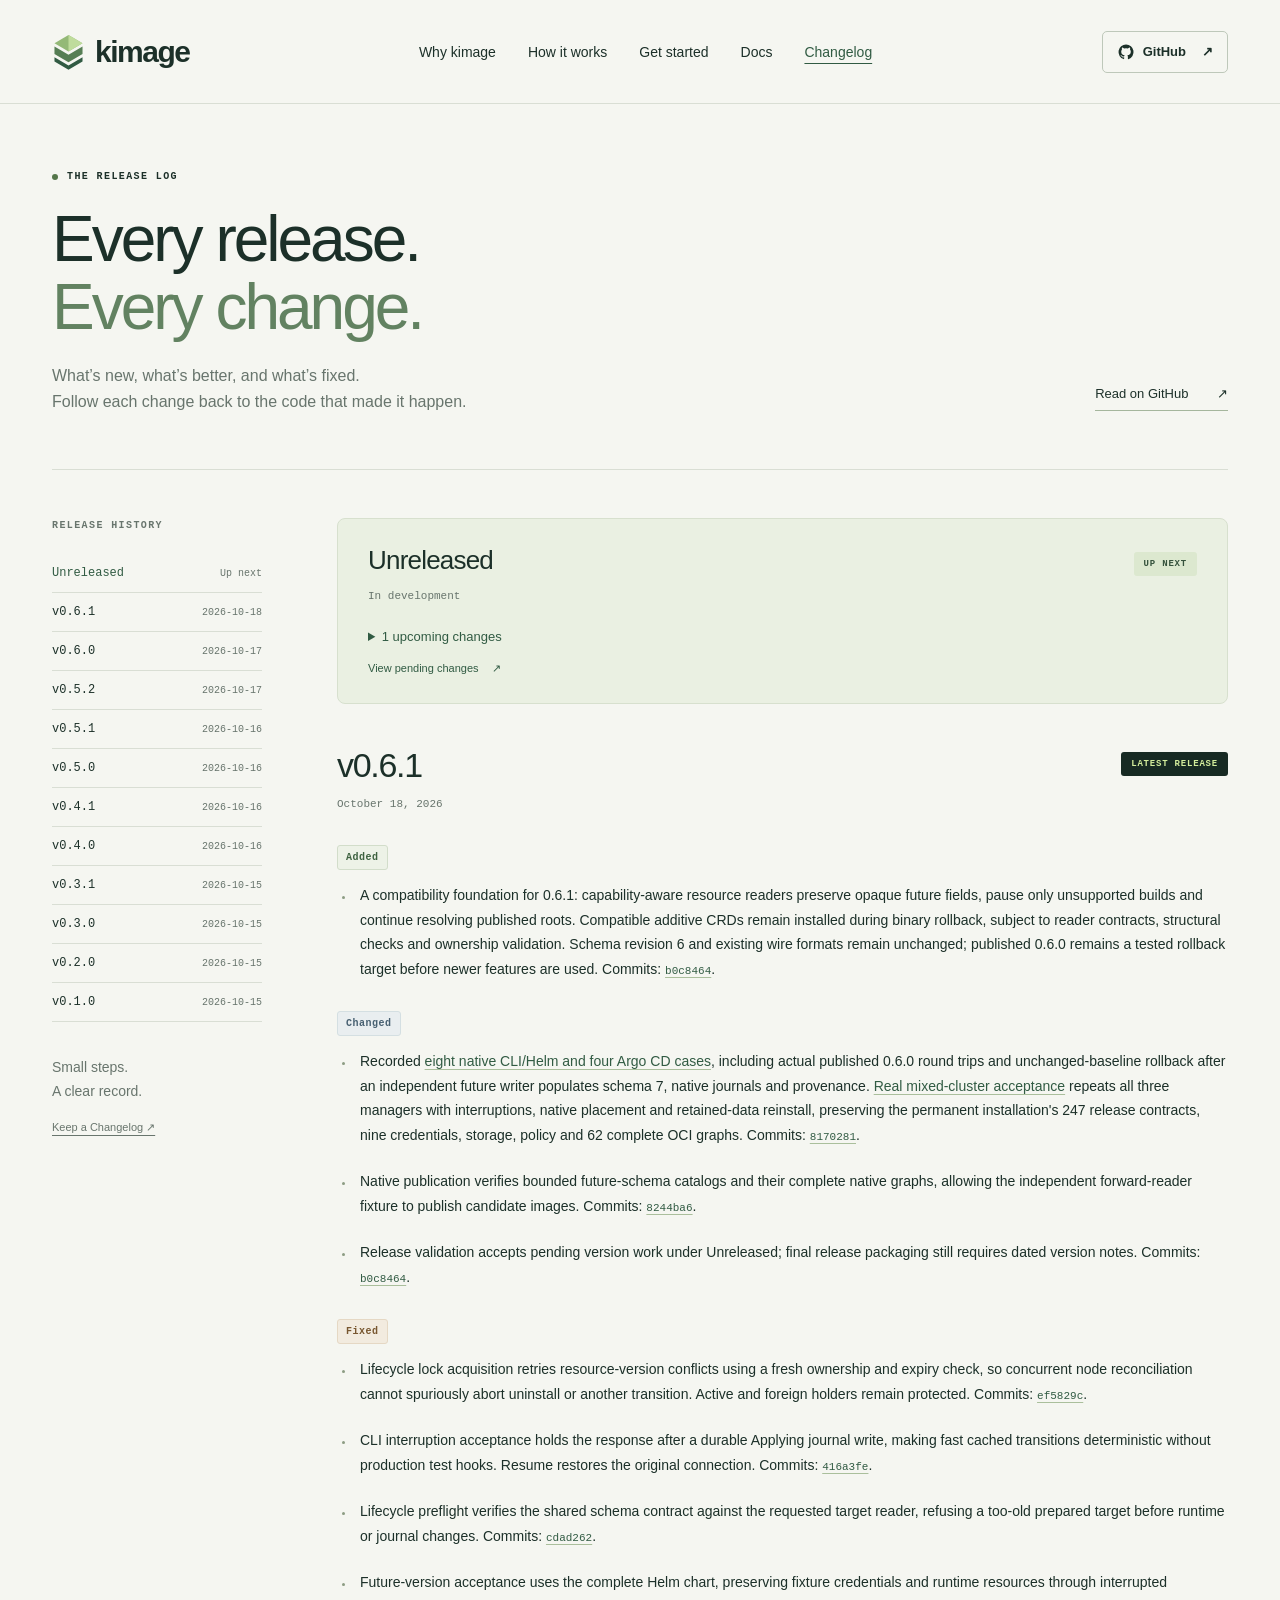
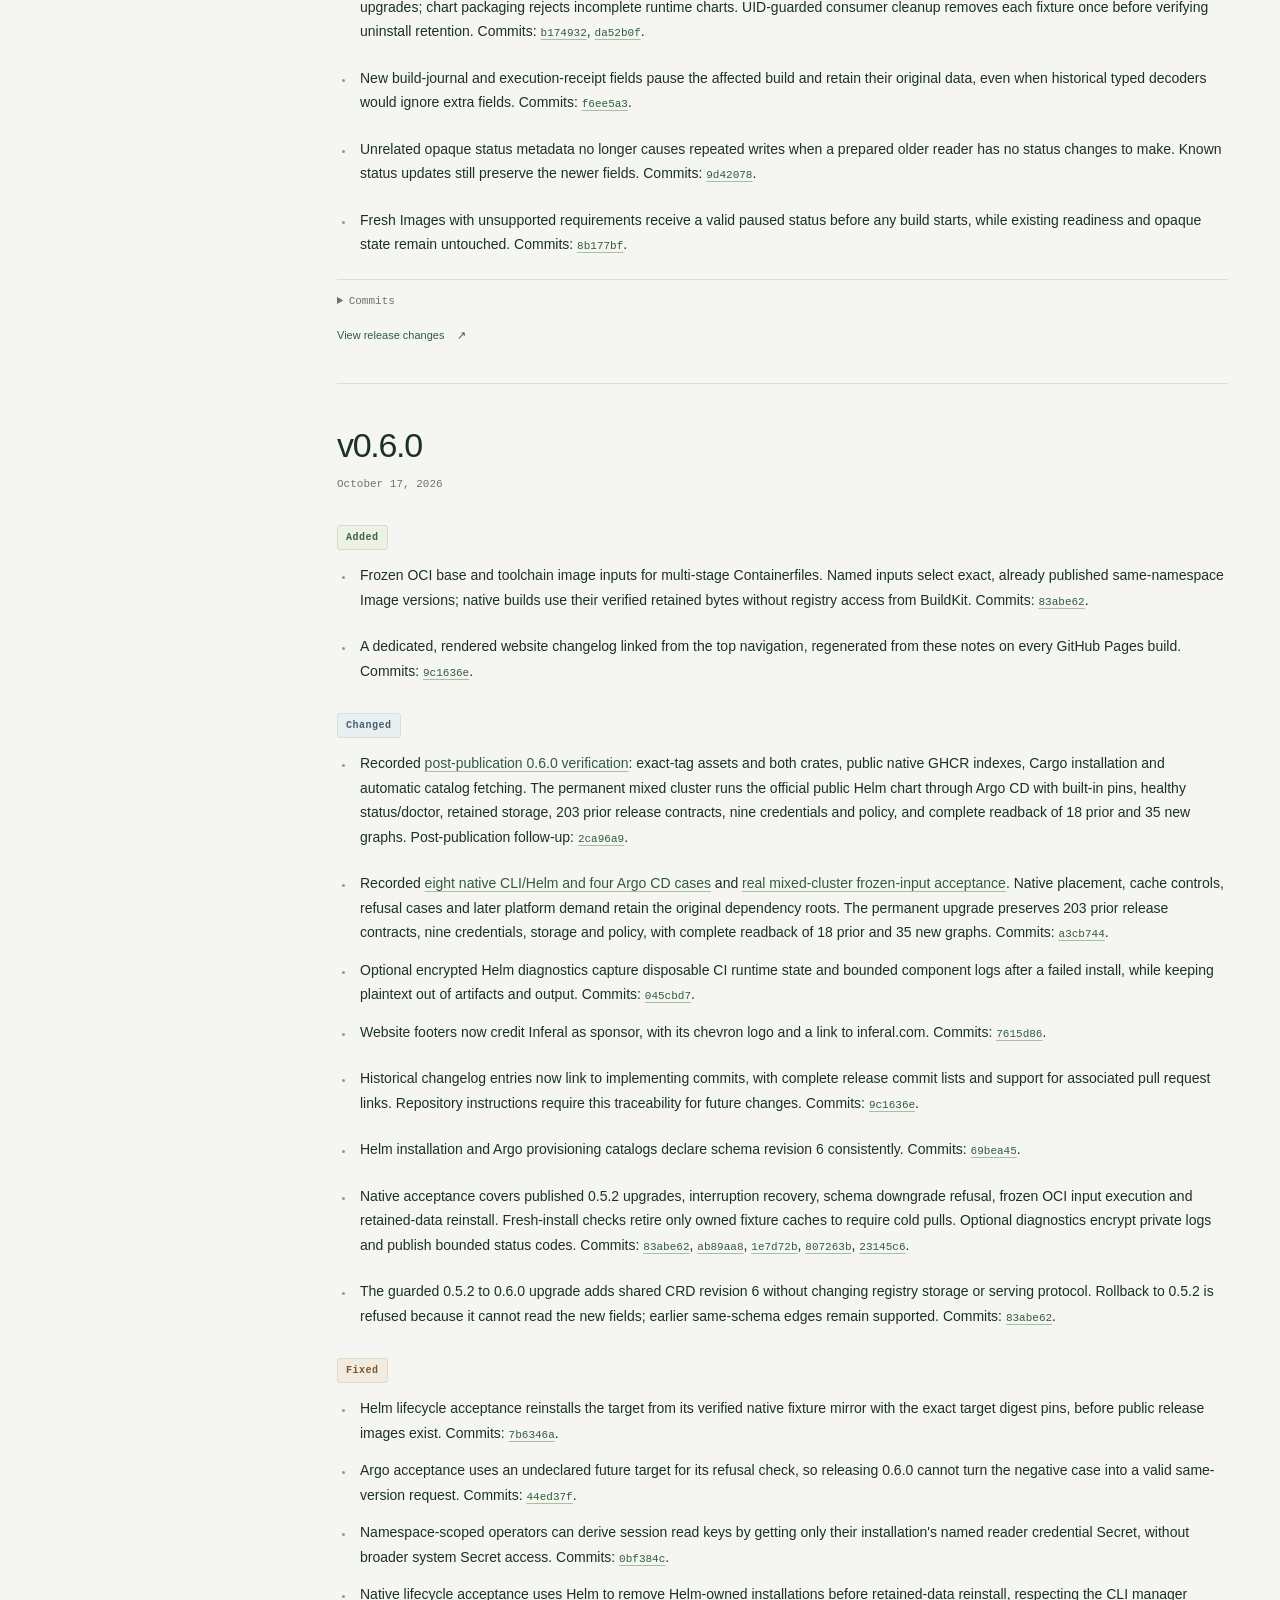
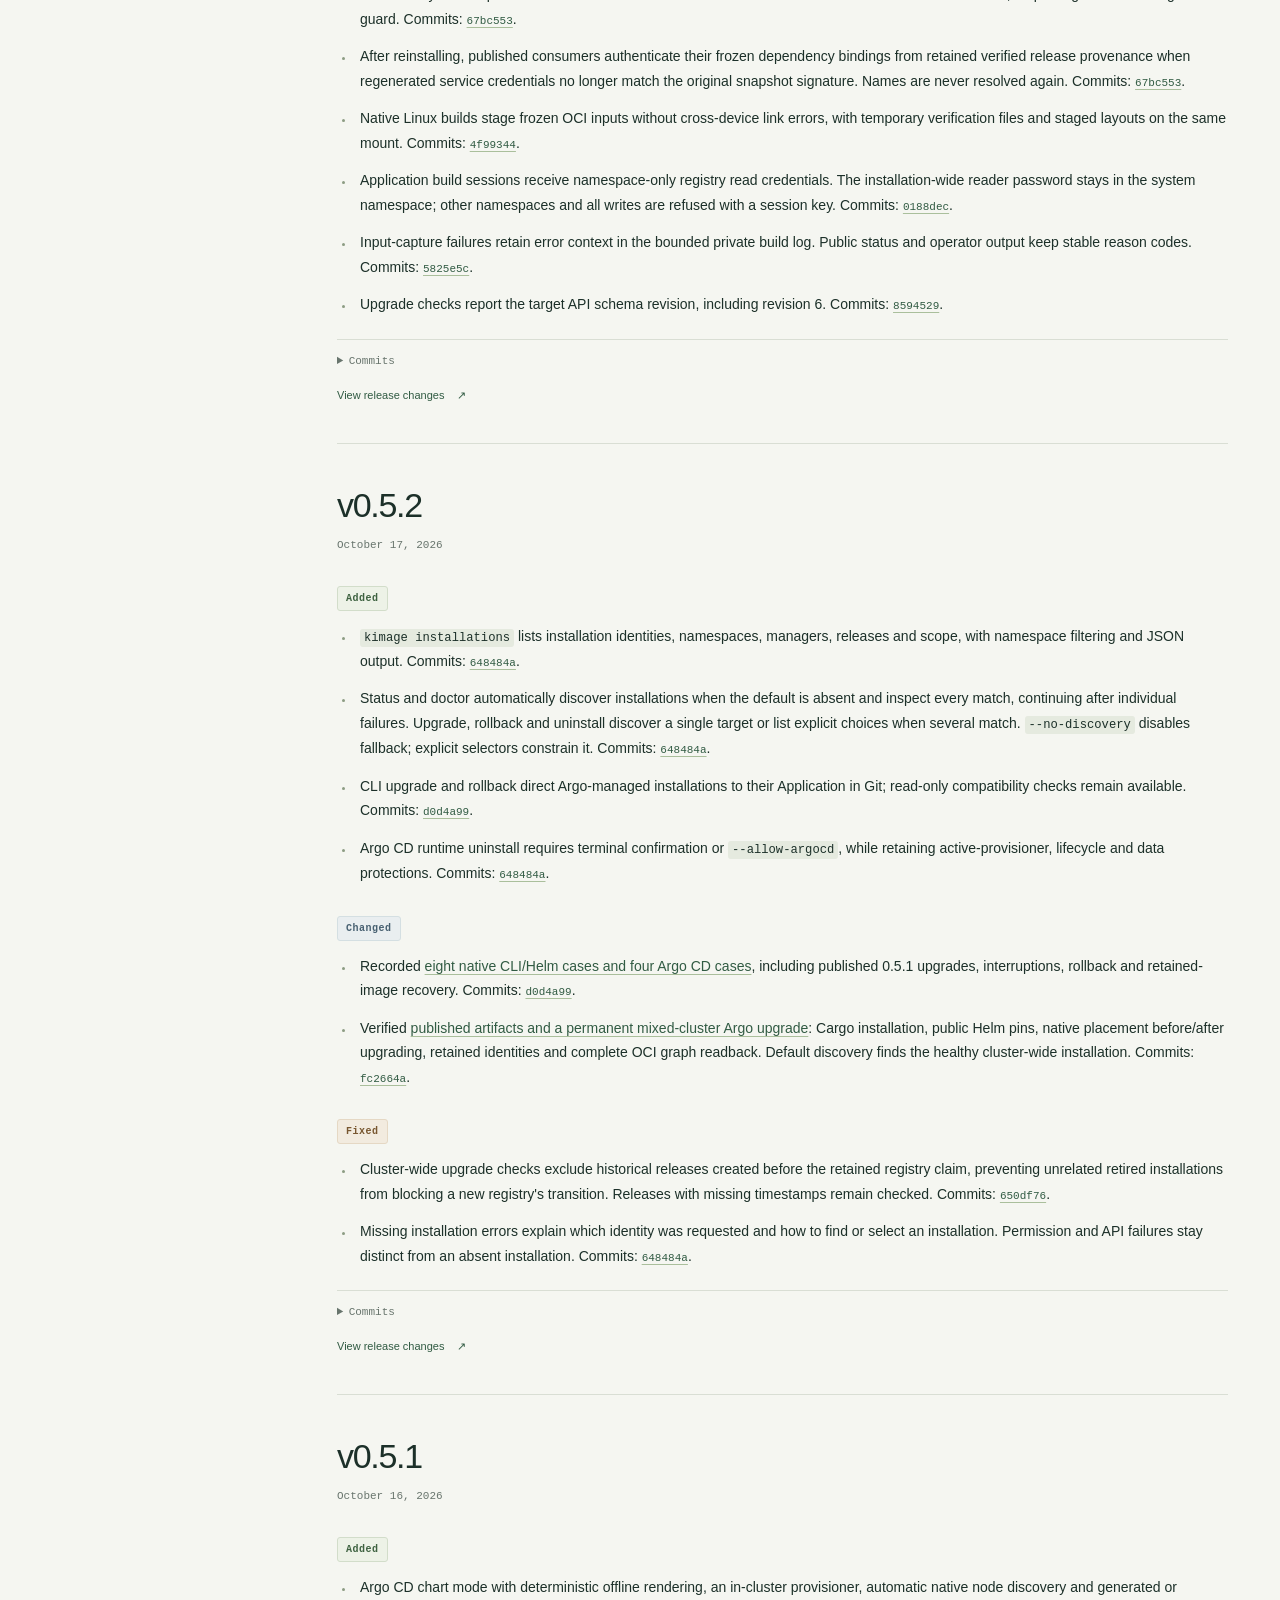
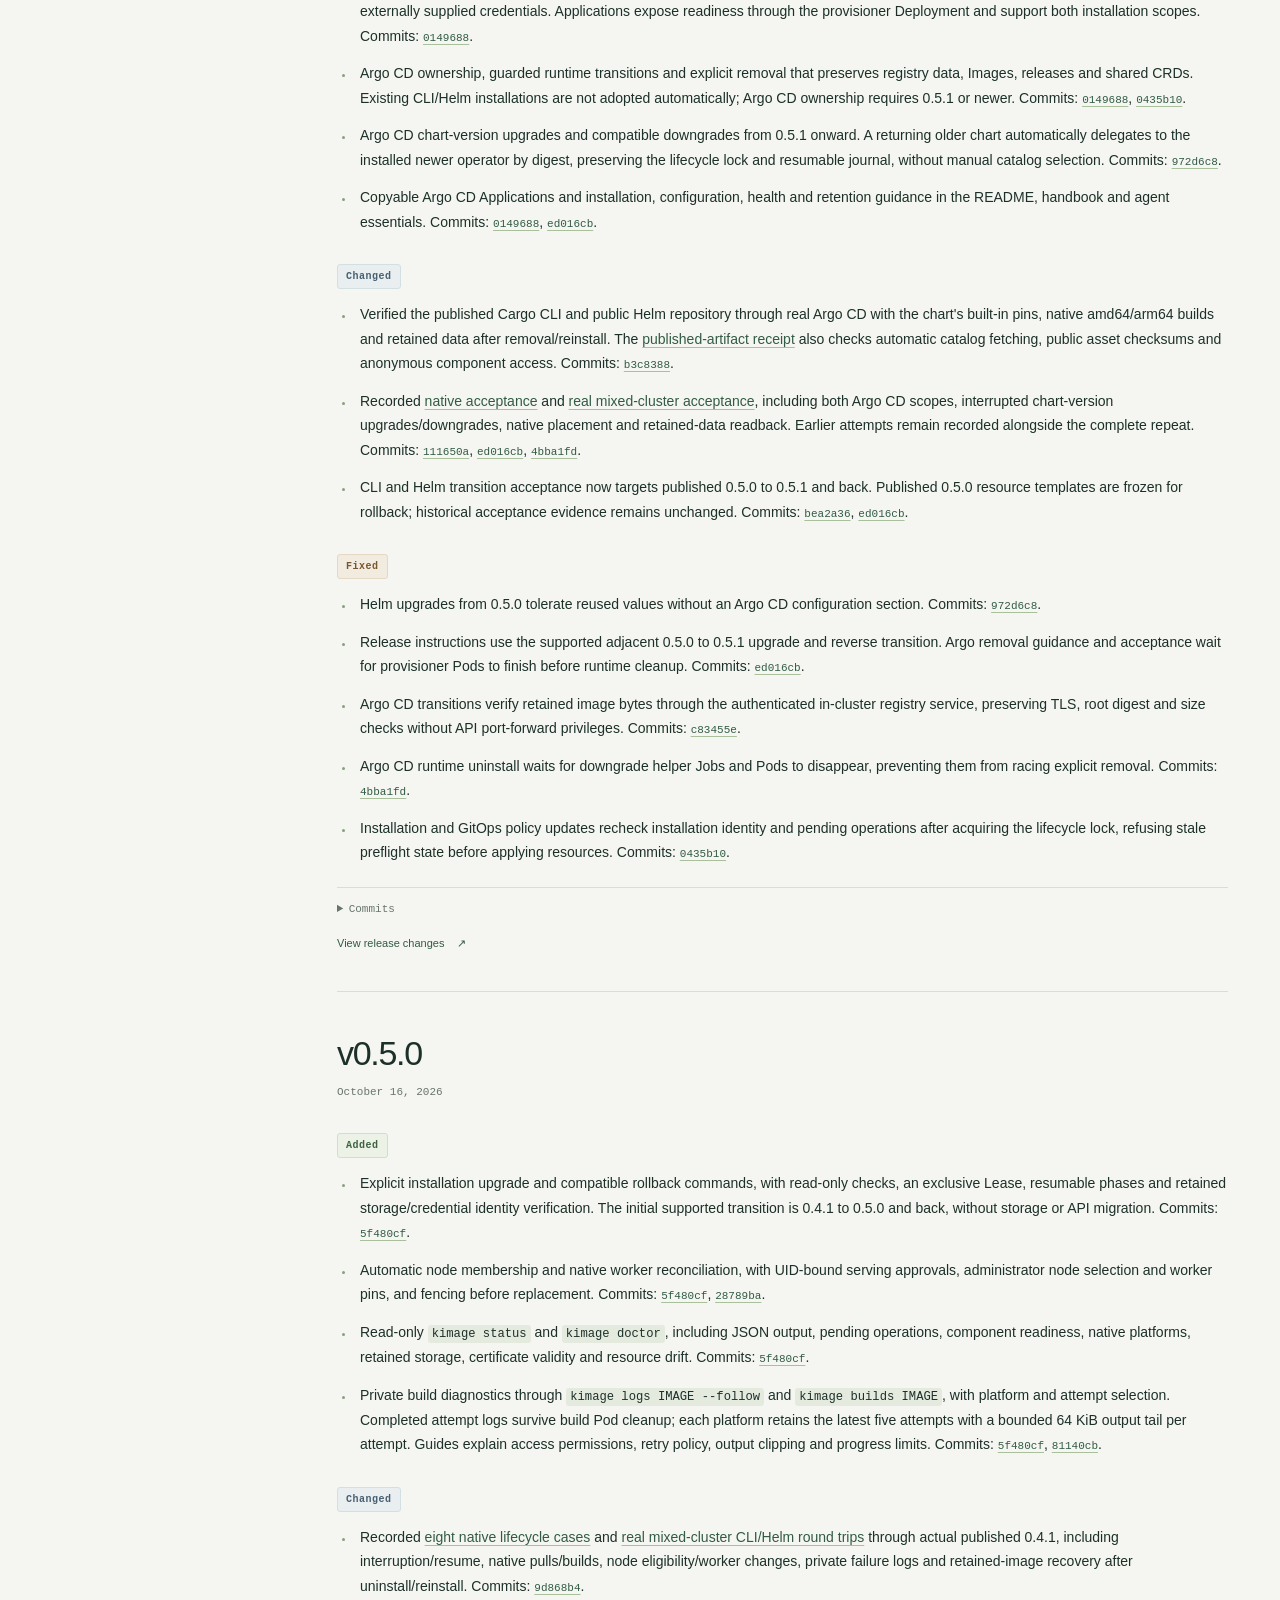
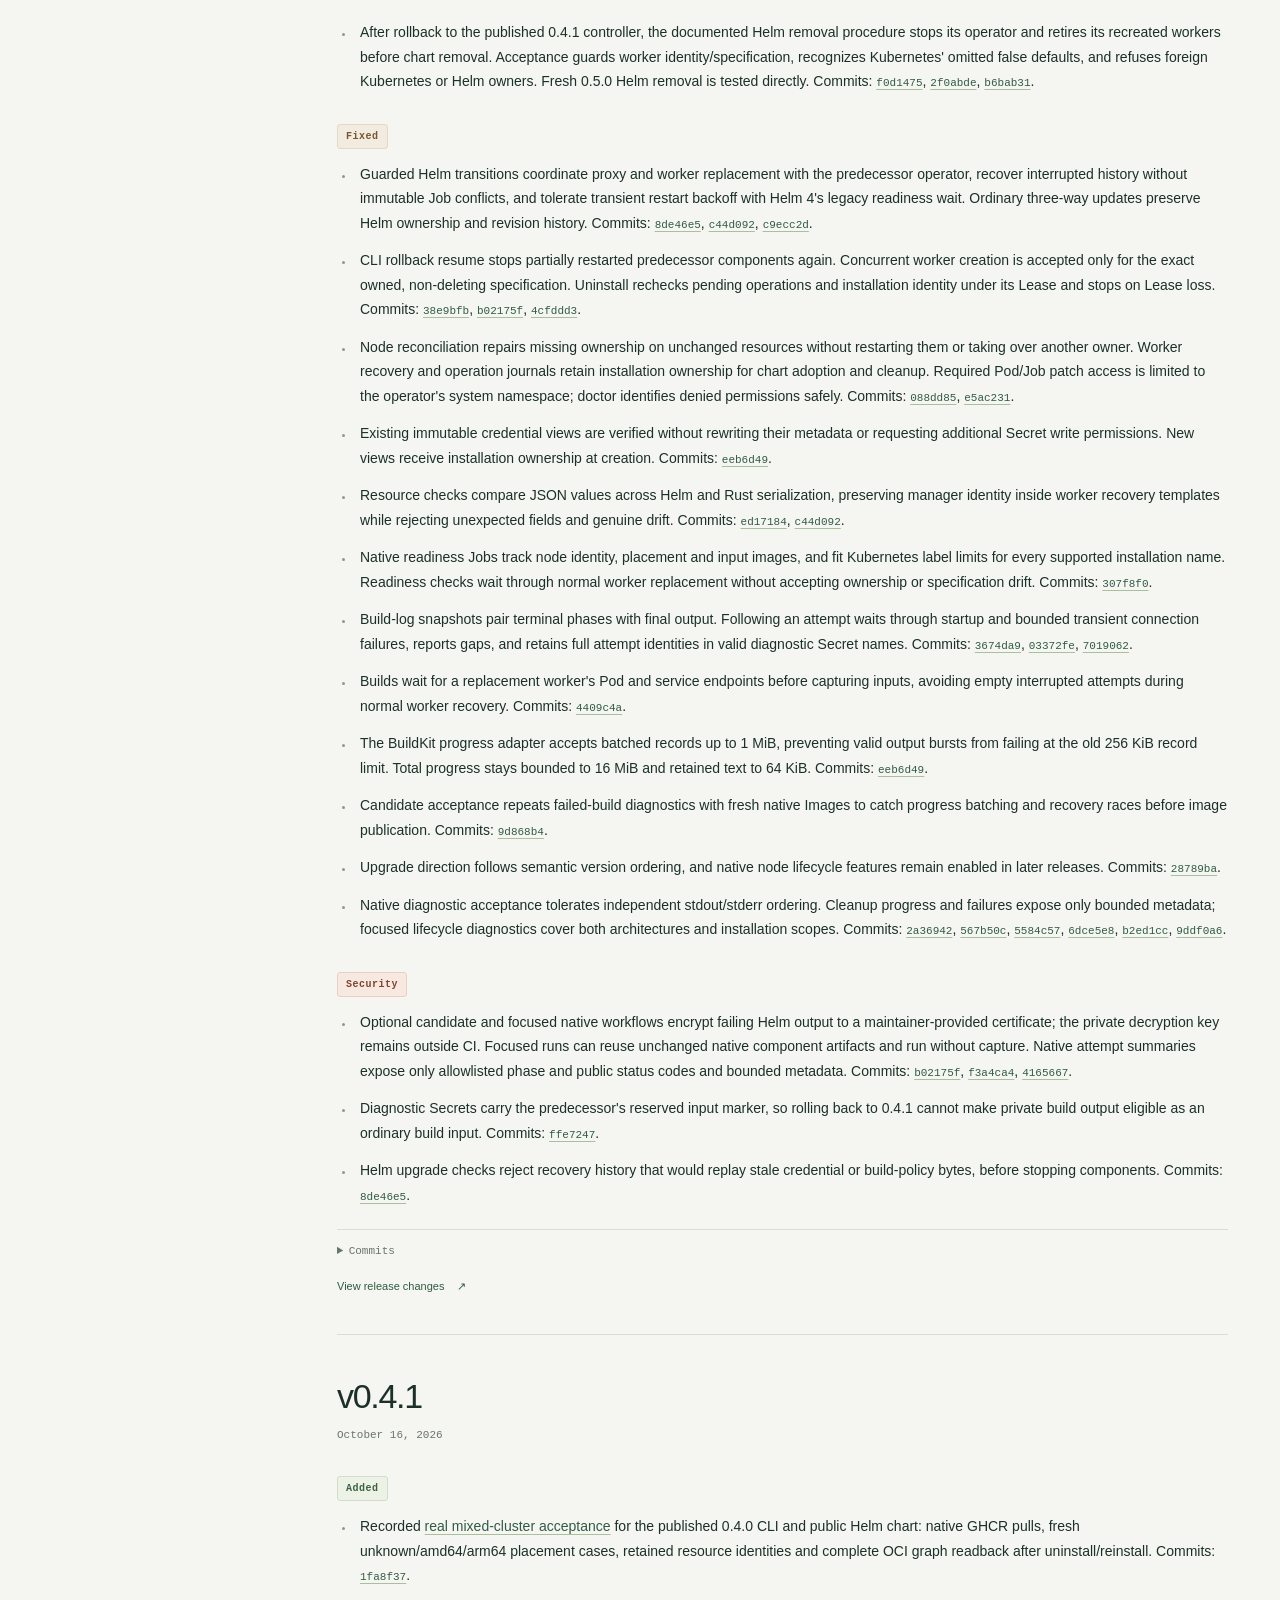
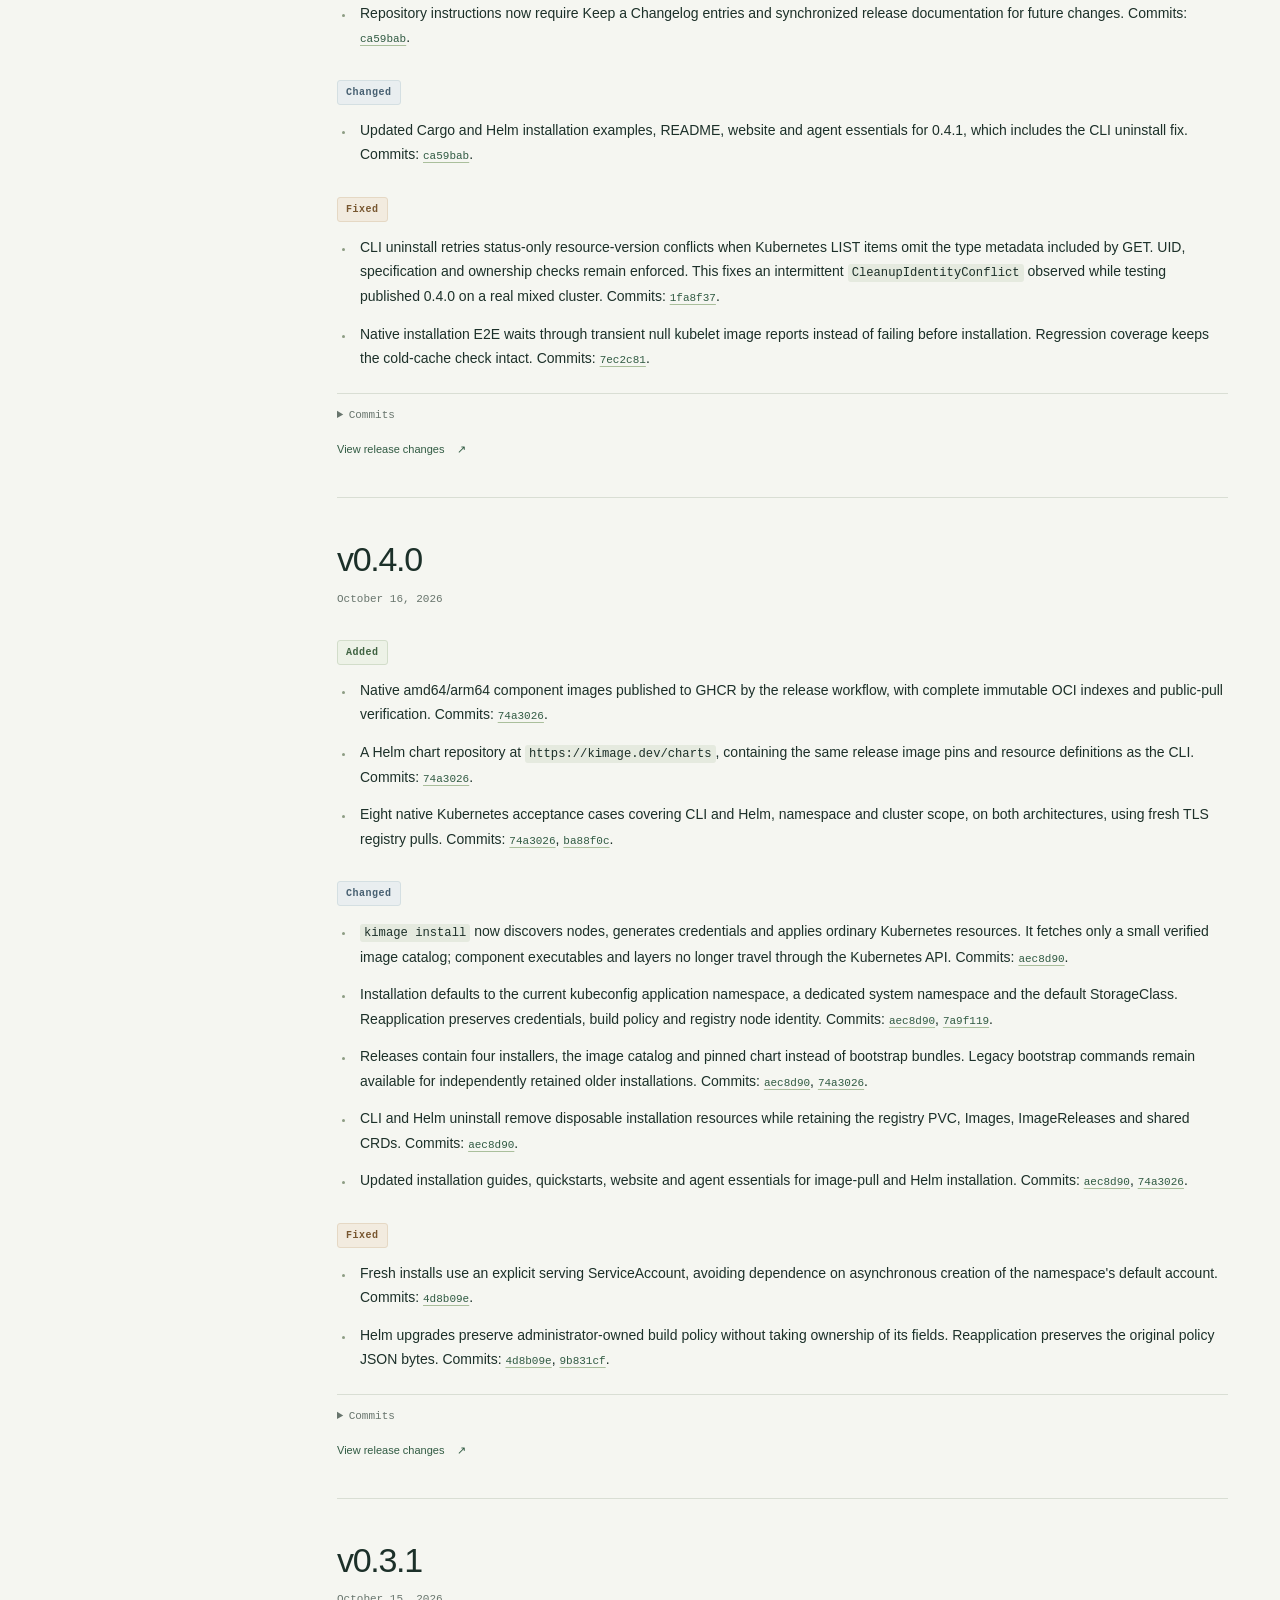
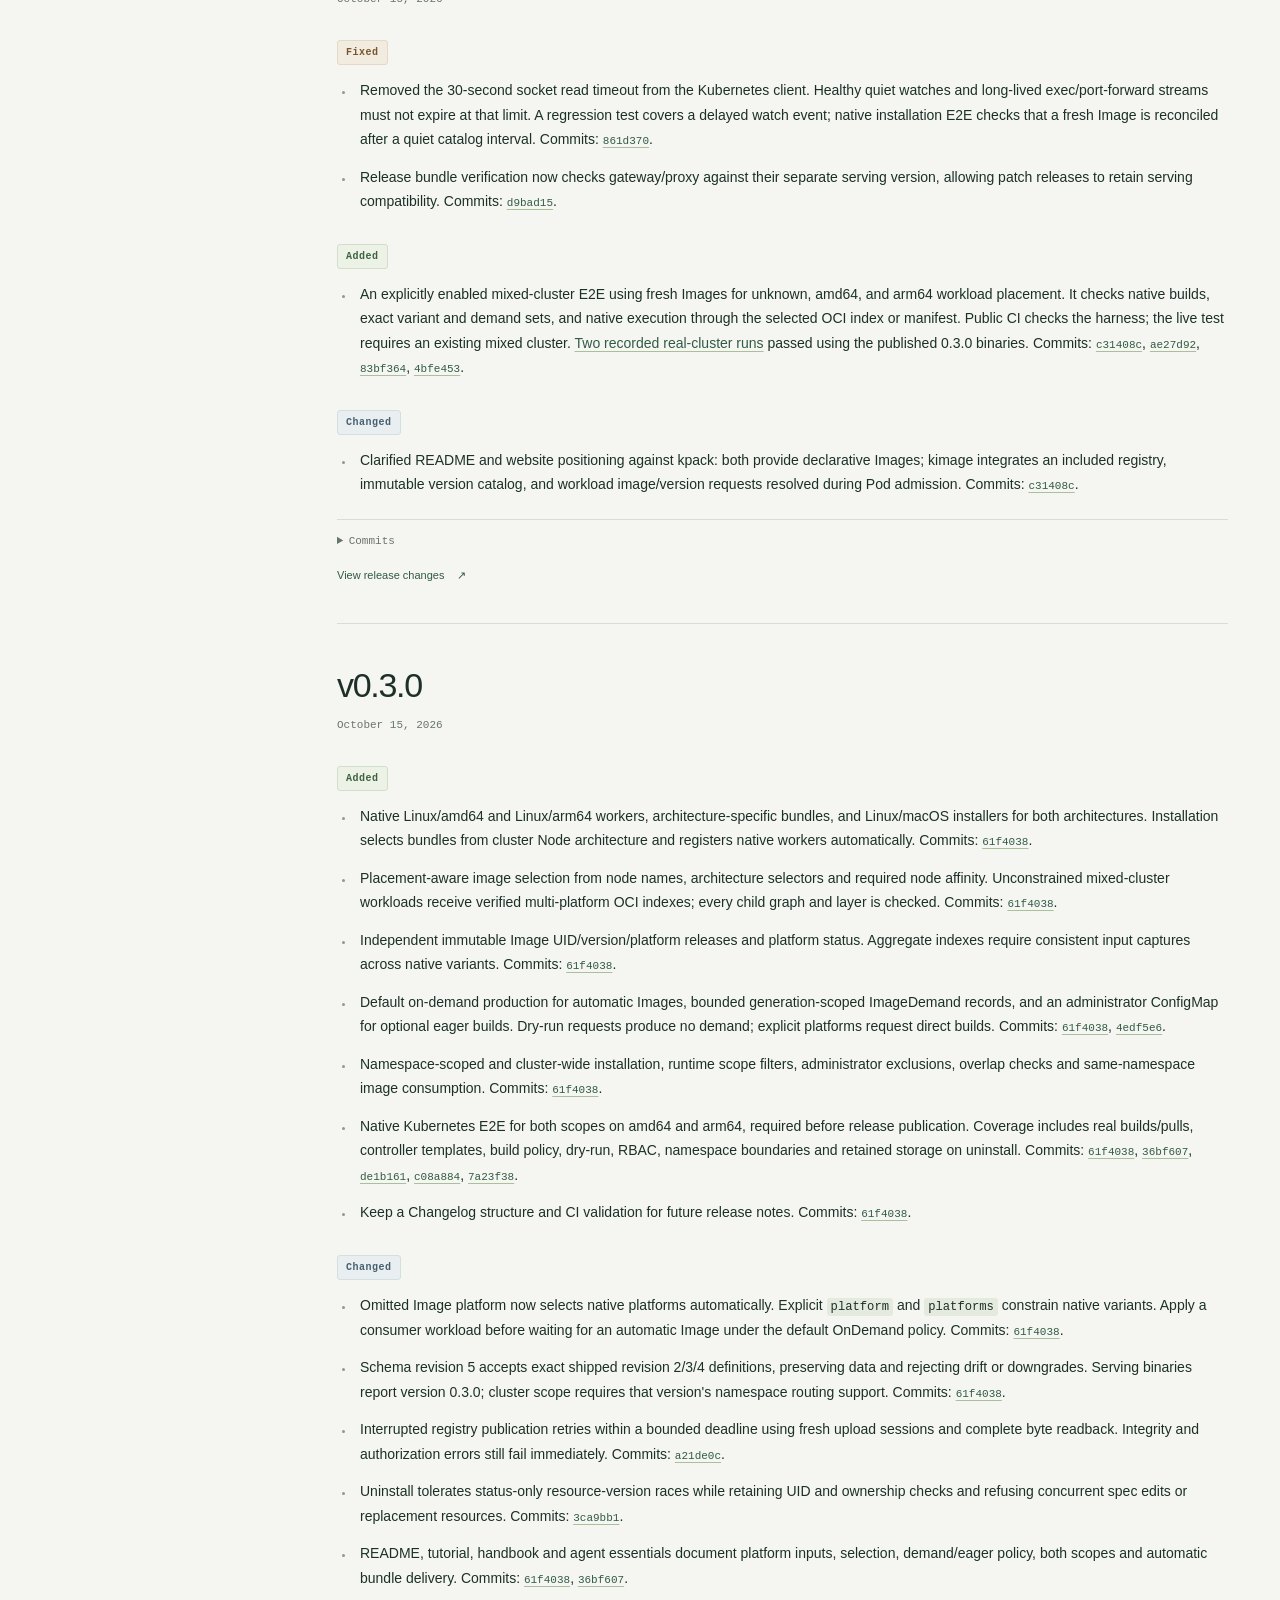
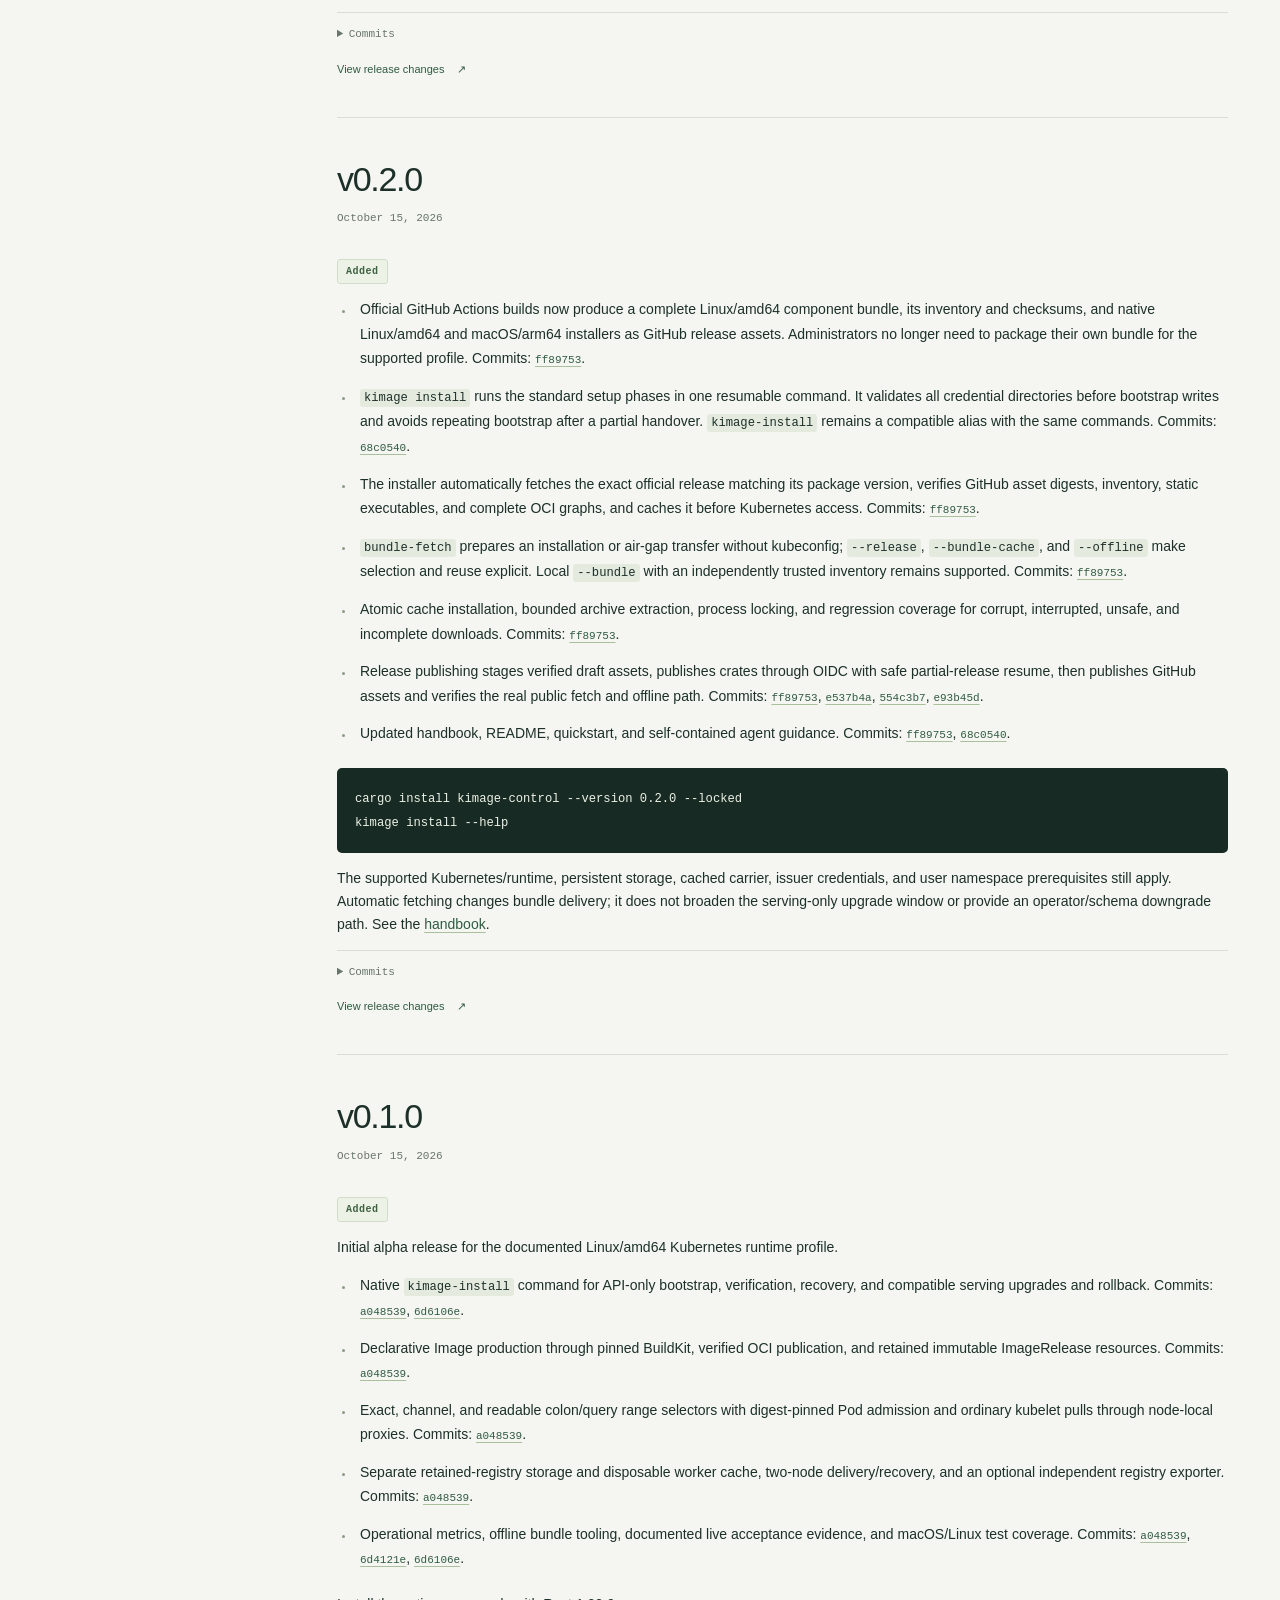
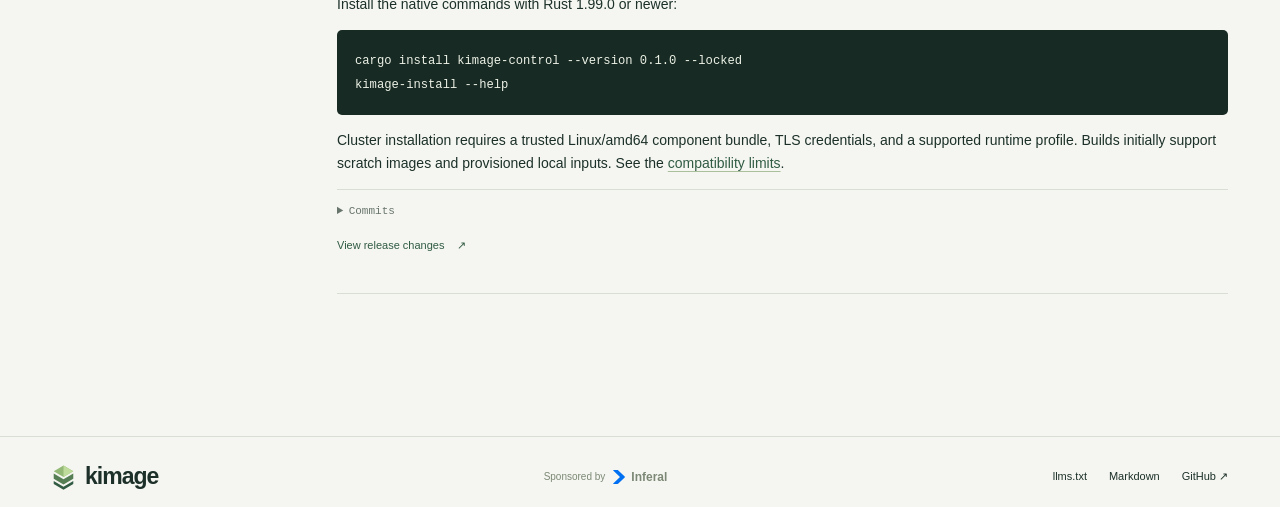
==== commit 46431f11: "Verify published 0.6.1 artifacts and permanent Argo upgrade" ====
--- a/site/changelog/index.html
+++ b/site/changelog/index.html
@@ -71,7 +71,11 @@
         <div class="release-feed">
 <article id="unreleased" class="release unreleased">
 <header class="release-heading"><div><h2>Unreleased</h2><span class="release-date">In development</span></div><span class="release-badge pending-badge">UP NEXT</span></header>
-<details class="pending-changes"><summary>0 upcoming changes</summary><div class="release-body"></div></details>
+<details class="pending-changes"><summary>1 upcoming changes</summary><div class="release-body"><h3 class="category category-changed">Changed</h3>
+<ul>
+<li>Recorded <a href="https://github.com/inferal-oss/kimage/blob/main/docs/published-0.6.1-results.json">post-publication 0.6.1 verification</a>: exact-tag assets and both crates, public native images, Cargo installation/catalog fetching and the live Helm repository. The permanent cluster-wide Argo installation upgrades from public chart 0.6.0 to 0.6.1 with built-in pins; fresh placement and status/doctor pass. All 247 prior release contracts, nine credentials, storage, policy and shared CRD identities remain intact, with complete readback of 71 OCI graphs. Implementation pending commit.</li>
+</ul>
+<details class="release-sources"><summary>Commits</summary><p><a class="commit-link" href="https://github.com/inferal-oss/kimage/commit/a48b3e620851e69376decf9ac5b690a91d3532cf">a48b3e6</a> (release source; publication receipt implementation pending commit).</p></details></div></details>
 <a class="release-compare" href="https://github.com/inferal-oss/kimage/compare/v0.6.1...HEAD">View pending changes <span aria-hidden="true">↗</span></a>
 </article>
 <article id="v0.6.1" class="release">
@@ -112,7 +116,7 @@
 <ul>
 <li>Fresh Images with unsupported requirements receive a valid paused status before any build starts, while existing readiness and opaque state remain untouched. Commits: <a class="commit-link" href="https://github.com/inferal-oss/kimage/commit/8b177bfa0cb1673bd1ee4382e0ae00e651da68de">8b177bf</a>.</li>
 </ul>
-<details class="release-sources"><summary>Commits</summary><p><a class="commit-link" href="https://github.com/inferal-oss/kimage/commit/2ca96a9c318a476b79fa5cf7f4b6371477087df1">2ca96a9</a>, <a class="commit-link" href="https://github.com/inferal-oss/kimage/commit/52cbc778cdba0bfcbaca347342a1feb95e6bc652">52cbc77</a>, <a class="commit-link" href="https://github.com/inferal-oss/kimage/commit/b0c8464f5d3432414f4ef9369404980f5f4c3c1a">b0c8464</a>, <a class="commit-link" href="https://github.com/inferal-oss/kimage/commit/1713d8cfd15aa9dec34dd6954ff0adb3338fa7f0">1713d8c</a>, <a class="commit-link" href="https://github.com/inferal-oss/kimage/commit/8b177bfa0cb1673bd1ee4382e0ae00e651da68de">8b177bf</a>, <a class="commit-link" href="https://github.com/inferal-oss/kimage/commit/40e60012c5b6de946fb8cff77068212fd3631107">40e6001</a>, <a class="commit-link" href="https://github.com/inferal-oss/kimage/commit/8244ba600f70a40ba2fed2e1e92b4fe7ddd153ad">8244ba6</a>, <a class="commit-link" href="https://github.com/inferal-oss/kimage/commit/9d42078c93fa2fbbacaab1c560f570ccef7ac49c">9d42078</a>, <a class="commit-link" href="https://github.com/inferal-oss/kimage/commit/f6ee5a33514729b549d30b0ffc93a4970203e98e">f6ee5a3</a>, <a class="commit-link" href="https://github.com/inferal-oss/kimage/commit/b174932000b9ae6e30519c8a3df181c2d2bf6a99">b174932</a>, <a class="commit-link" href="https://github.com/inferal-oss/kimage/commit/da52b0ffef02d8a934fa531478c72b6477b33985">da52b0f</a>, <a class="commit-link" href="https://github.com/inferal-oss/kimage/commit/cdad2622f161fff30dd0f49af1c7ce33661d2970">cdad262</a>, <a class="commit-link" href="https://github.com/inferal-oss/kimage/commit/5837f0f5a156e8d282b36de91b7111b9b14b29d5">5837f0f</a>, <a class="commit-link" href="https://github.com/inferal-oss/kimage/commit/749c2ea14ec4d30d29b8455c94af70a1ffe785ec">749c2ea</a>, <a class="commit-link" href="https://github.com/inferal-oss/kimage/commit/416a3fe357d5c20b6f820575b0da0036d0d6e847">416a3fe</a>, <a class="commit-link" href="https://github.com/inferal-oss/kimage/commit/ef5829cbb3ead21994ef4d44cabbb1d080fe81a2">ef5829c</a>, <a class="commit-link" href="https://github.com/inferal-oss/kimage/commit/8170281ac396d65281b55342d11b6e0777084e54">8170281</a>.</p></details></div>
+<details class="release-sources"><summary>Commits</summary><p><a class="commit-link" href="https://github.com/inferal-oss/kimage/commit/2ca96a9c318a476b79fa5cf7f4b6371477087df1">2ca96a9</a>, <a class="commit-link" href="https://github.com/inferal-oss/kimage/commit/52cbc778cdba0bfcbaca347342a1feb95e6bc652">52cbc77</a>, <a class="commit-link" href="https://github.com/inferal-oss/kimage/commit/b0c8464f5d3432414f4ef9369404980f5f4c3c1a">b0c8464</a>, <a class="commit-link" href="https://github.com/inferal-oss/kimage/commit/1713d8cfd15aa9dec34dd6954ff0adb3338fa7f0">1713d8c</a>, <a class="commit-link" href="https://github.com/inferal-oss/kimage/commit/8b177bfa0cb1673bd1ee4382e0ae00e651da68de">8b177bf</a>, <a class="commit-link" href="https://github.com/inferal-oss/kimage/commit/40e60012c5b6de946fb8cff77068212fd3631107">40e6001</a>, <a class="commit-link" href="https://github.com/inferal-oss/kimage/commit/8244ba600f70a40ba2fed2e1e92b4fe7ddd153ad">8244ba6</a>, <a class="commit-link" href="https://github.com/inferal-oss/kimage/commit/9d42078c93fa2fbbacaab1c560f570ccef7ac49c">9d42078</a>, <a class="commit-link" href="https://github.com/inferal-oss/kimage/commit/f6ee5a33514729b549d30b0ffc93a4970203e98e">f6ee5a3</a>, <a class="commit-link" href="https://github.com/inferal-oss/kimage/commit/b174932000b9ae6e30519c8a3df181c2d2bf6a99">b174932</a>, <a class="commit-link" href="https://github.com/inferal-oss/kimage/commit/da52b0ffef02d8a934fa531478c72b6477b33985">da52b0f</a>, <a class="commit-link" href="https://github.com/inferal-oss/kimage/commit/cdad2622f161fff30dd0f49af1c7ce33661d2970">cdad262</a>, <a class="commit-link" href="https://github.com/inferal-oss/kimage/commit/5837f0f5a156e8d282b36de91b7111b9b14b29d5">5837f0f</a>, <a class="commit-link" href="https://github.com/inferal-oss/kimage/commit/749c2ea14ec4d30d29b8455c94af70a1ffe785ec">749c2ea</a>, <a class="commit-link" href="https://github.com/inferal-oss/kimage/commit/416a3fe357d5c20b6f820575b0da0036d0d6e847">416a3fe</a>, <a class="commit-link" href="https://github.com/inferal-oss/kimage/commit/ef5829cbb3ead21994ef4d44cabbb1d080fe81a2">ef5829c</a>, <a class="commit-link" href="https://github.com/inferal-oss/kimage/commit/8170281ac396d65281b55342d11b6e0777084e54">8170281</a>, <a class="commit-link" href="https://github.com/inferal-oss/kimage/commit/a48b3e620851e69376decf9ac5b690a91d3532cf">a48b3e6</a>.</p></details></div>
 <a class="release-compare" href="https://github.com/inferal-oss/kimage/compare/v0.6.0...v0.6.1">View release changes <span aria-hidden="true">↗</span></a>
 </article>
 <article id="v0.6.0" class="release">
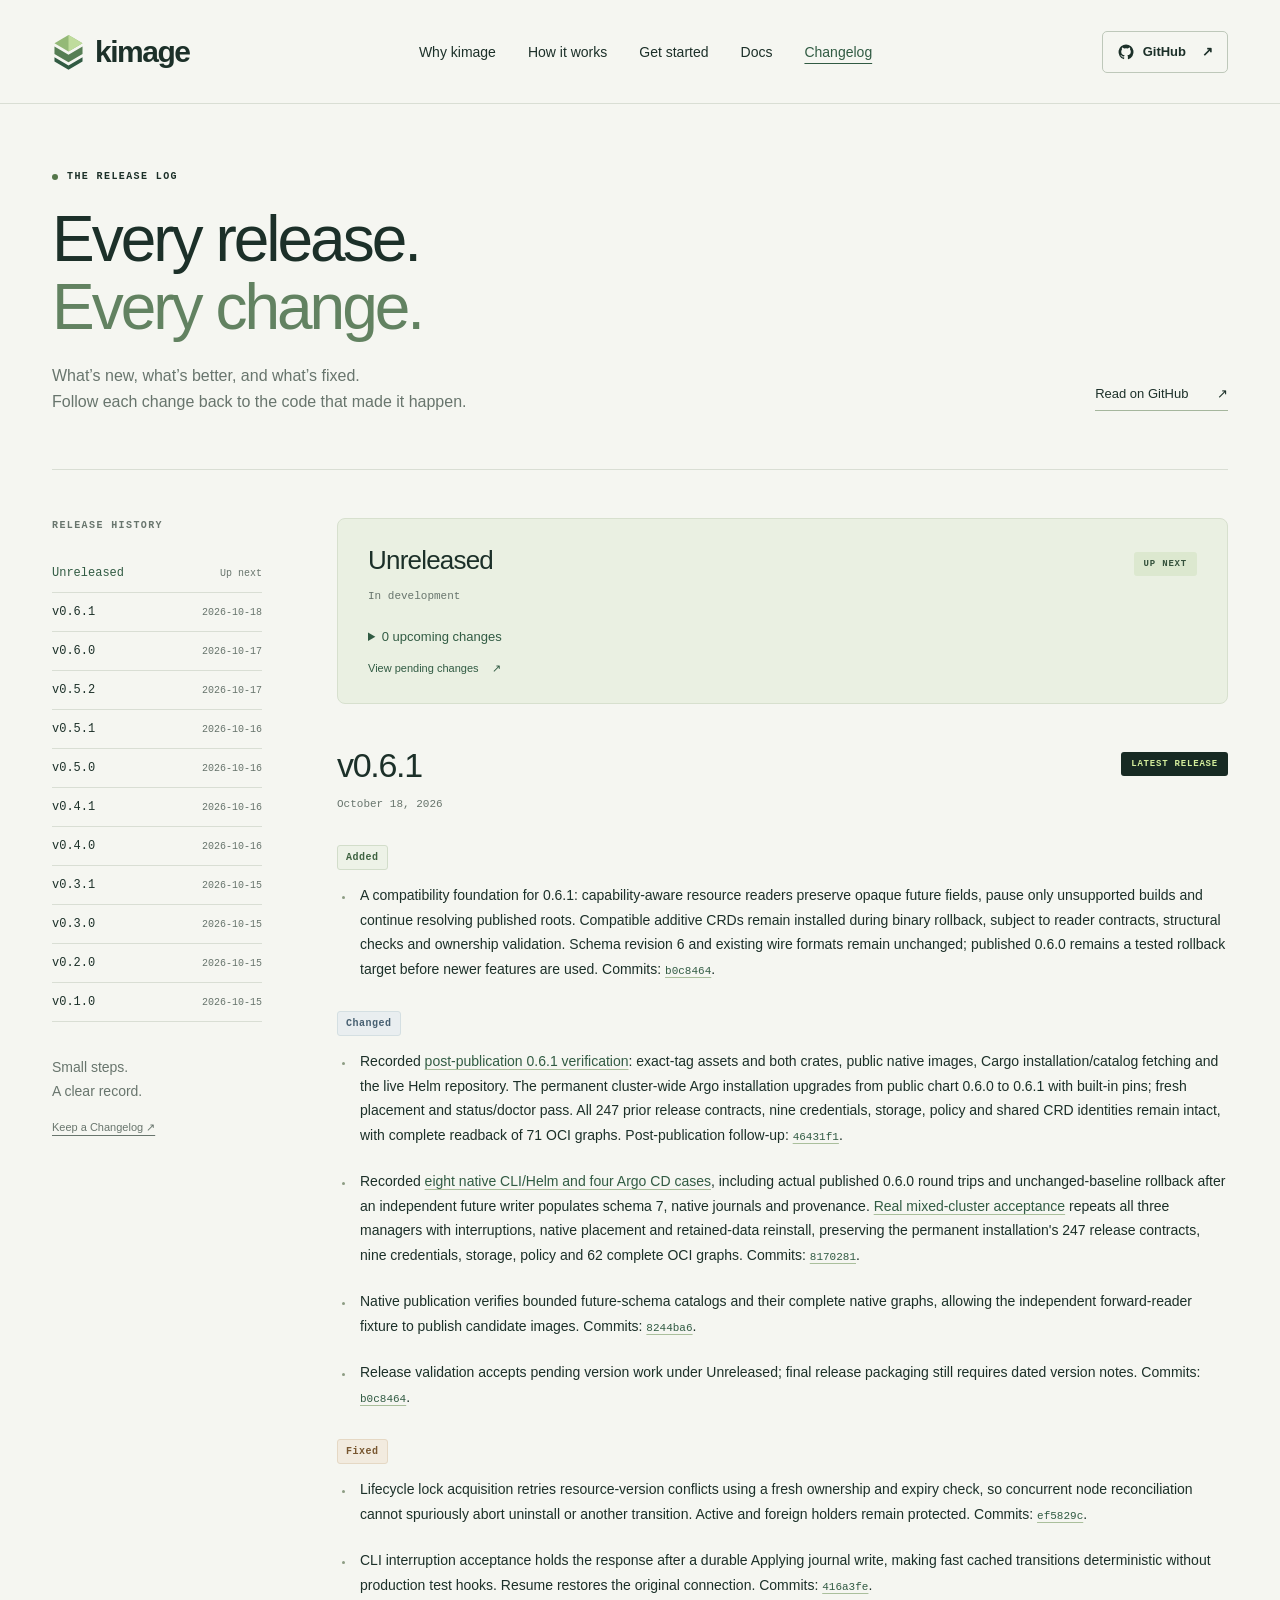
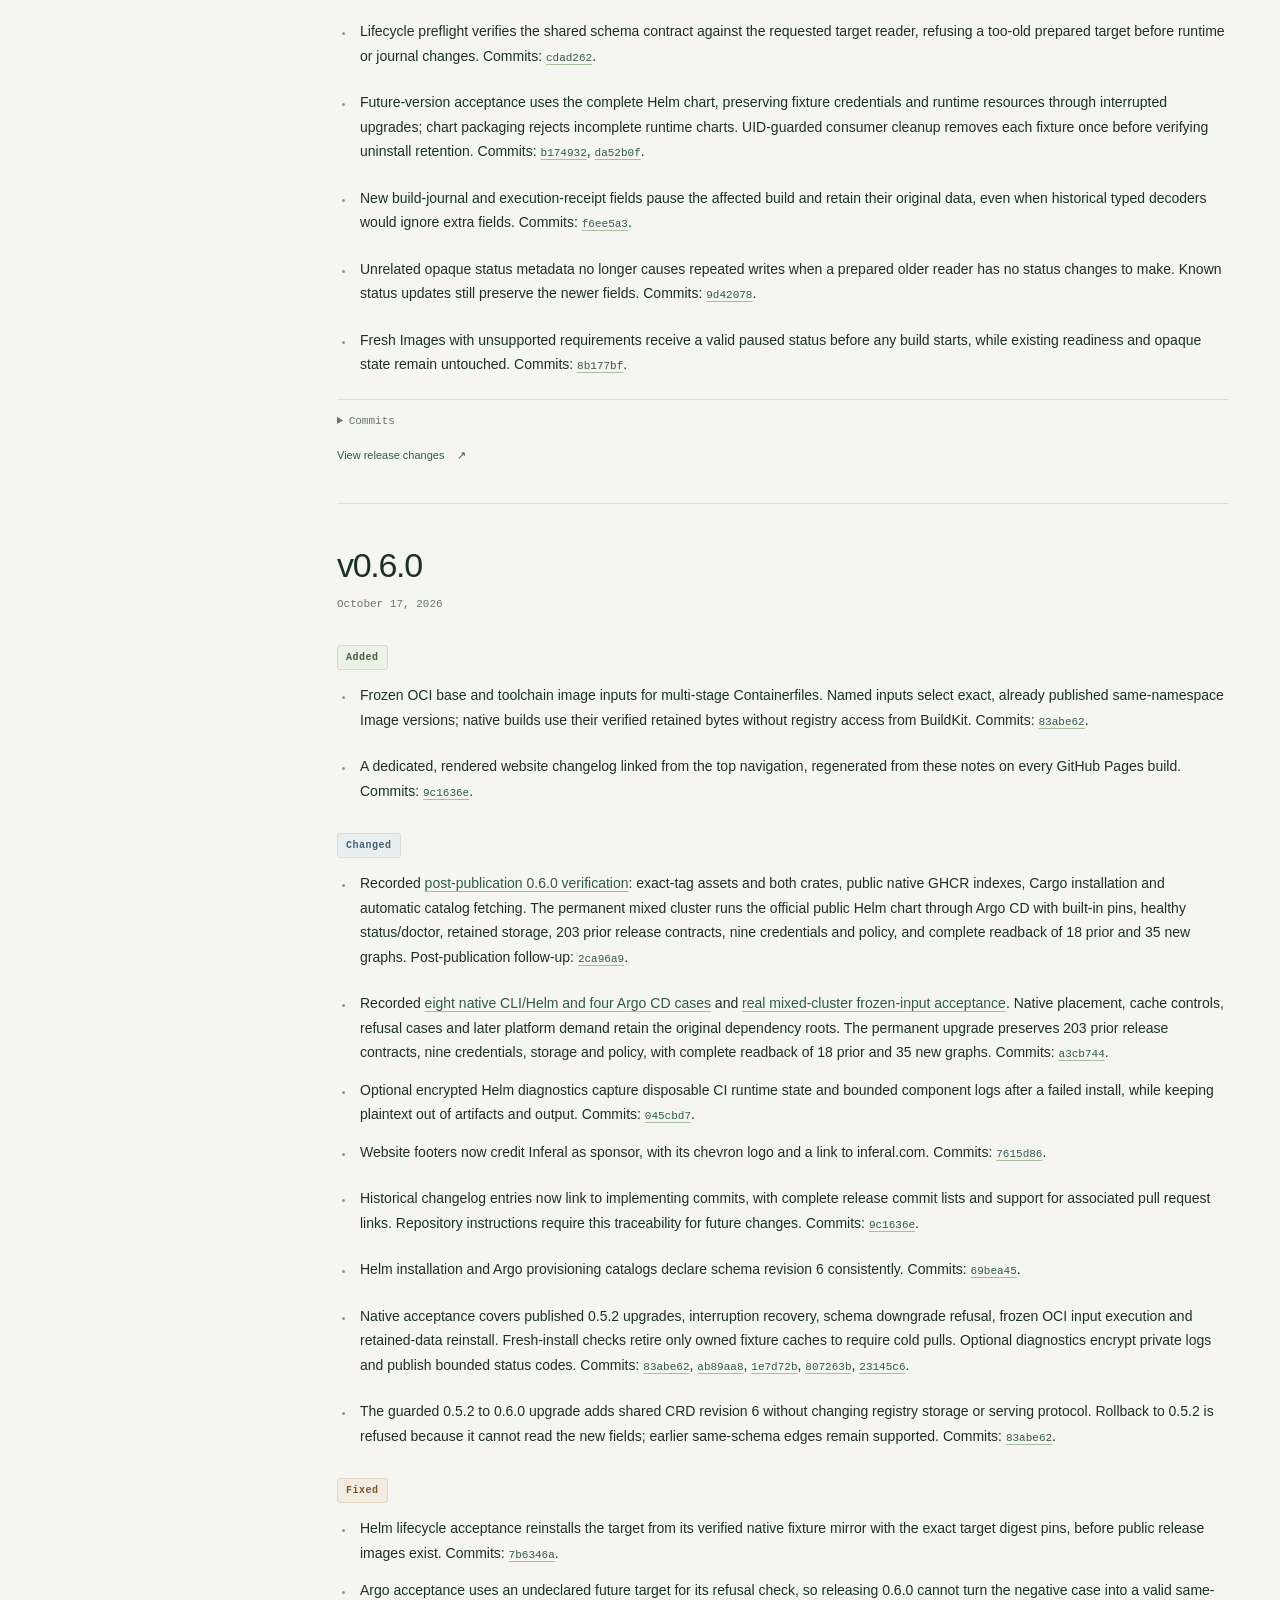
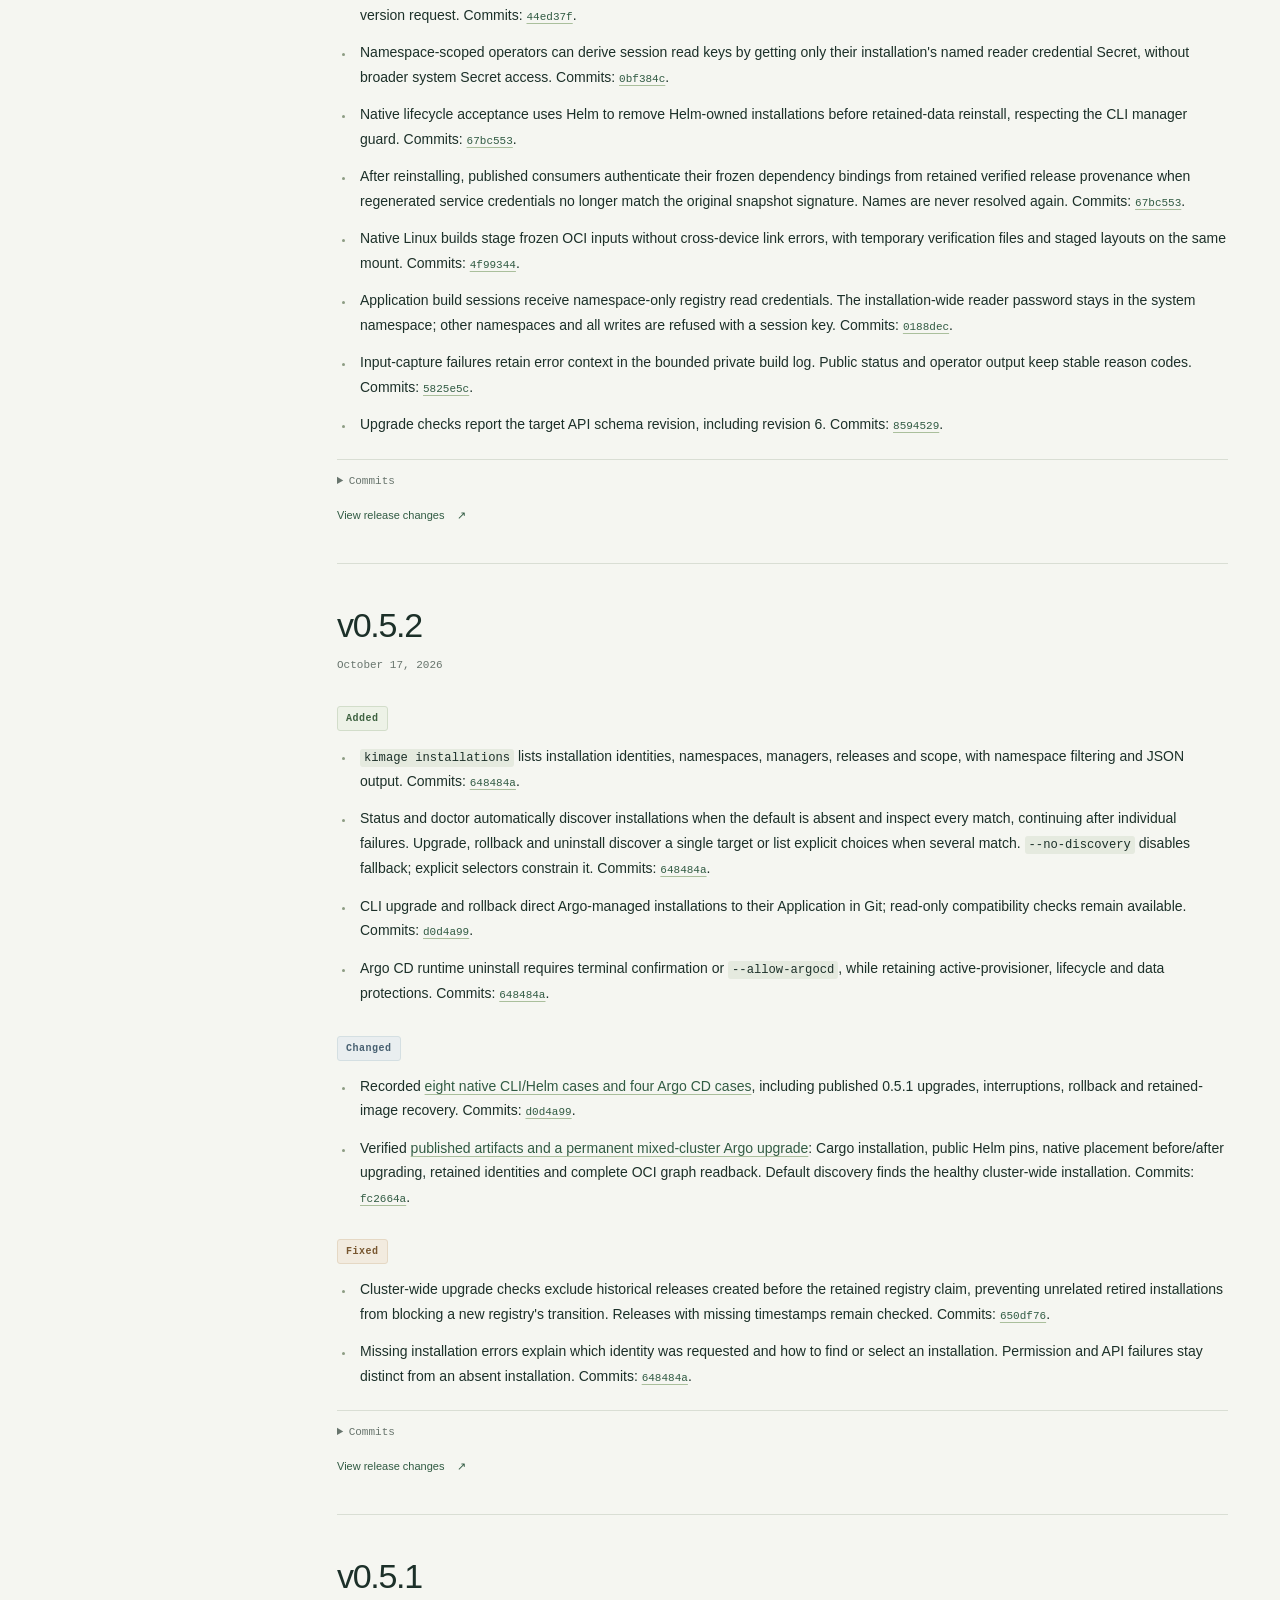
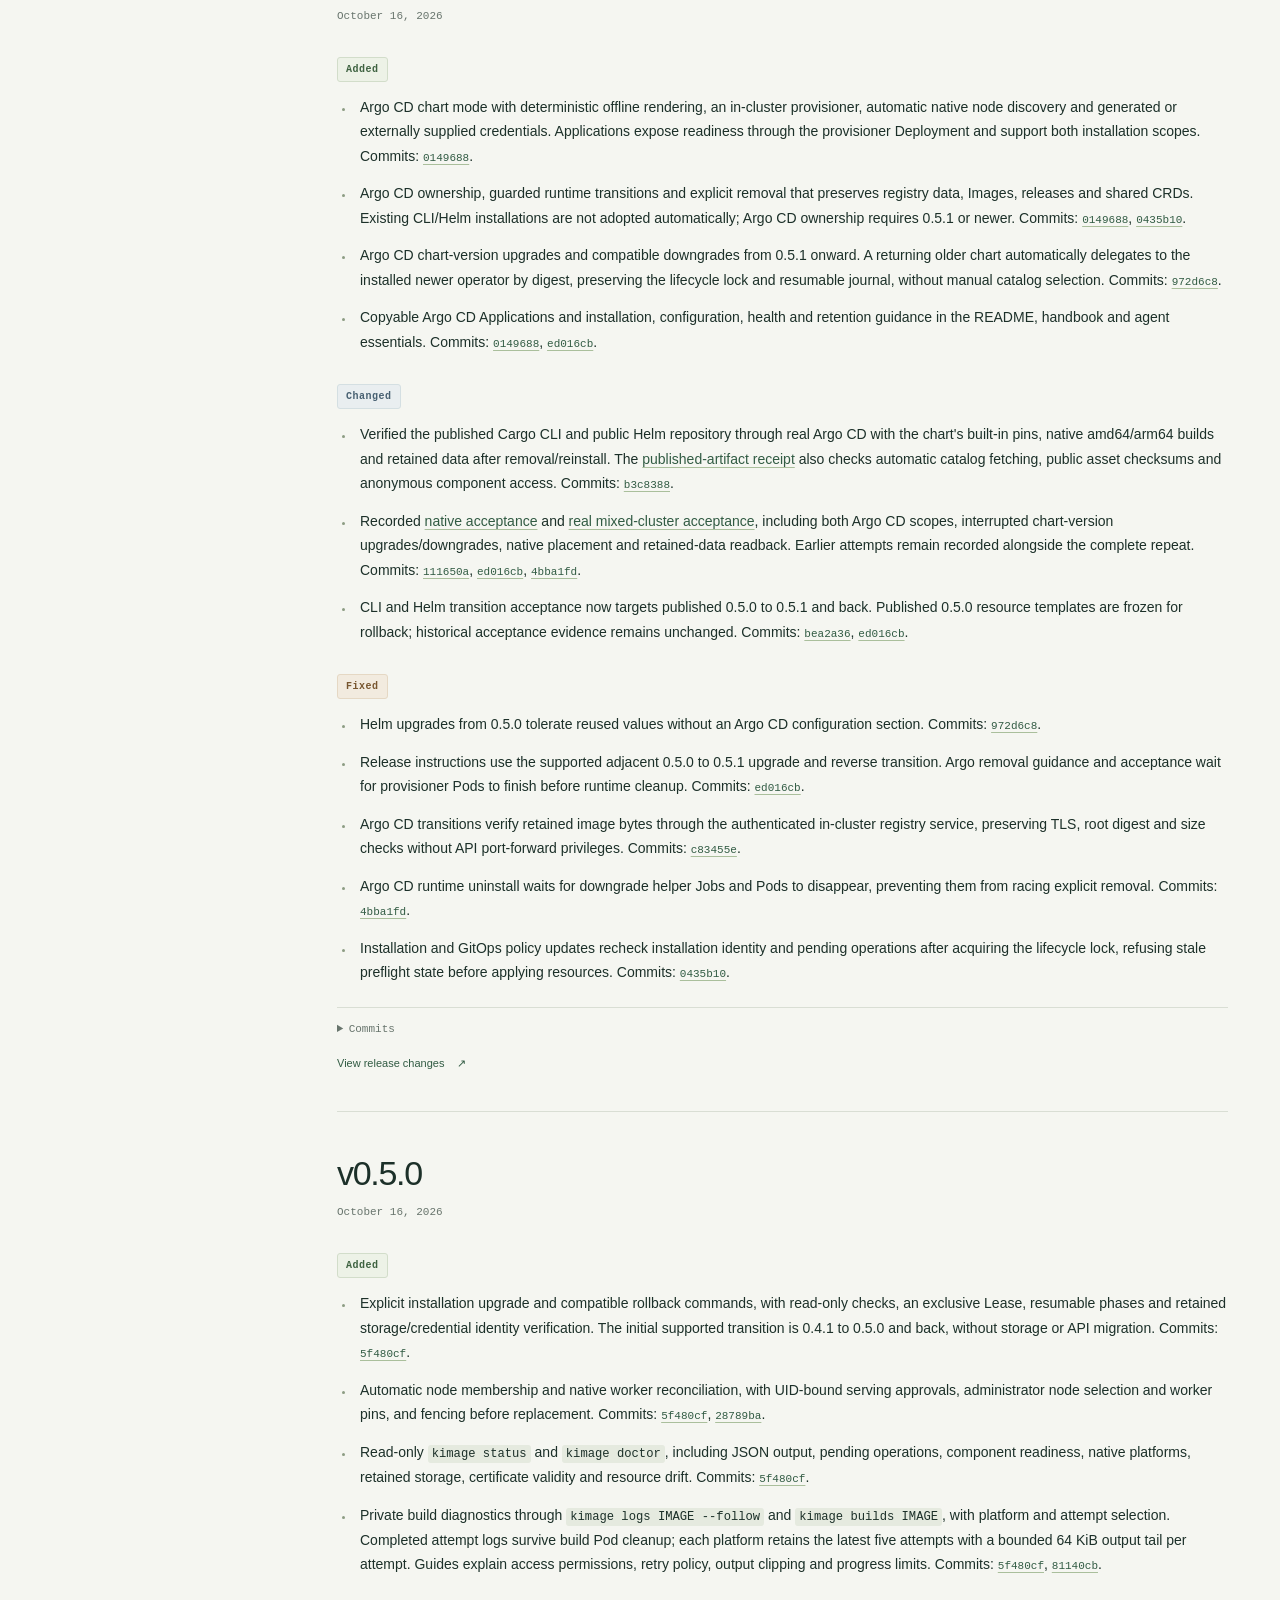
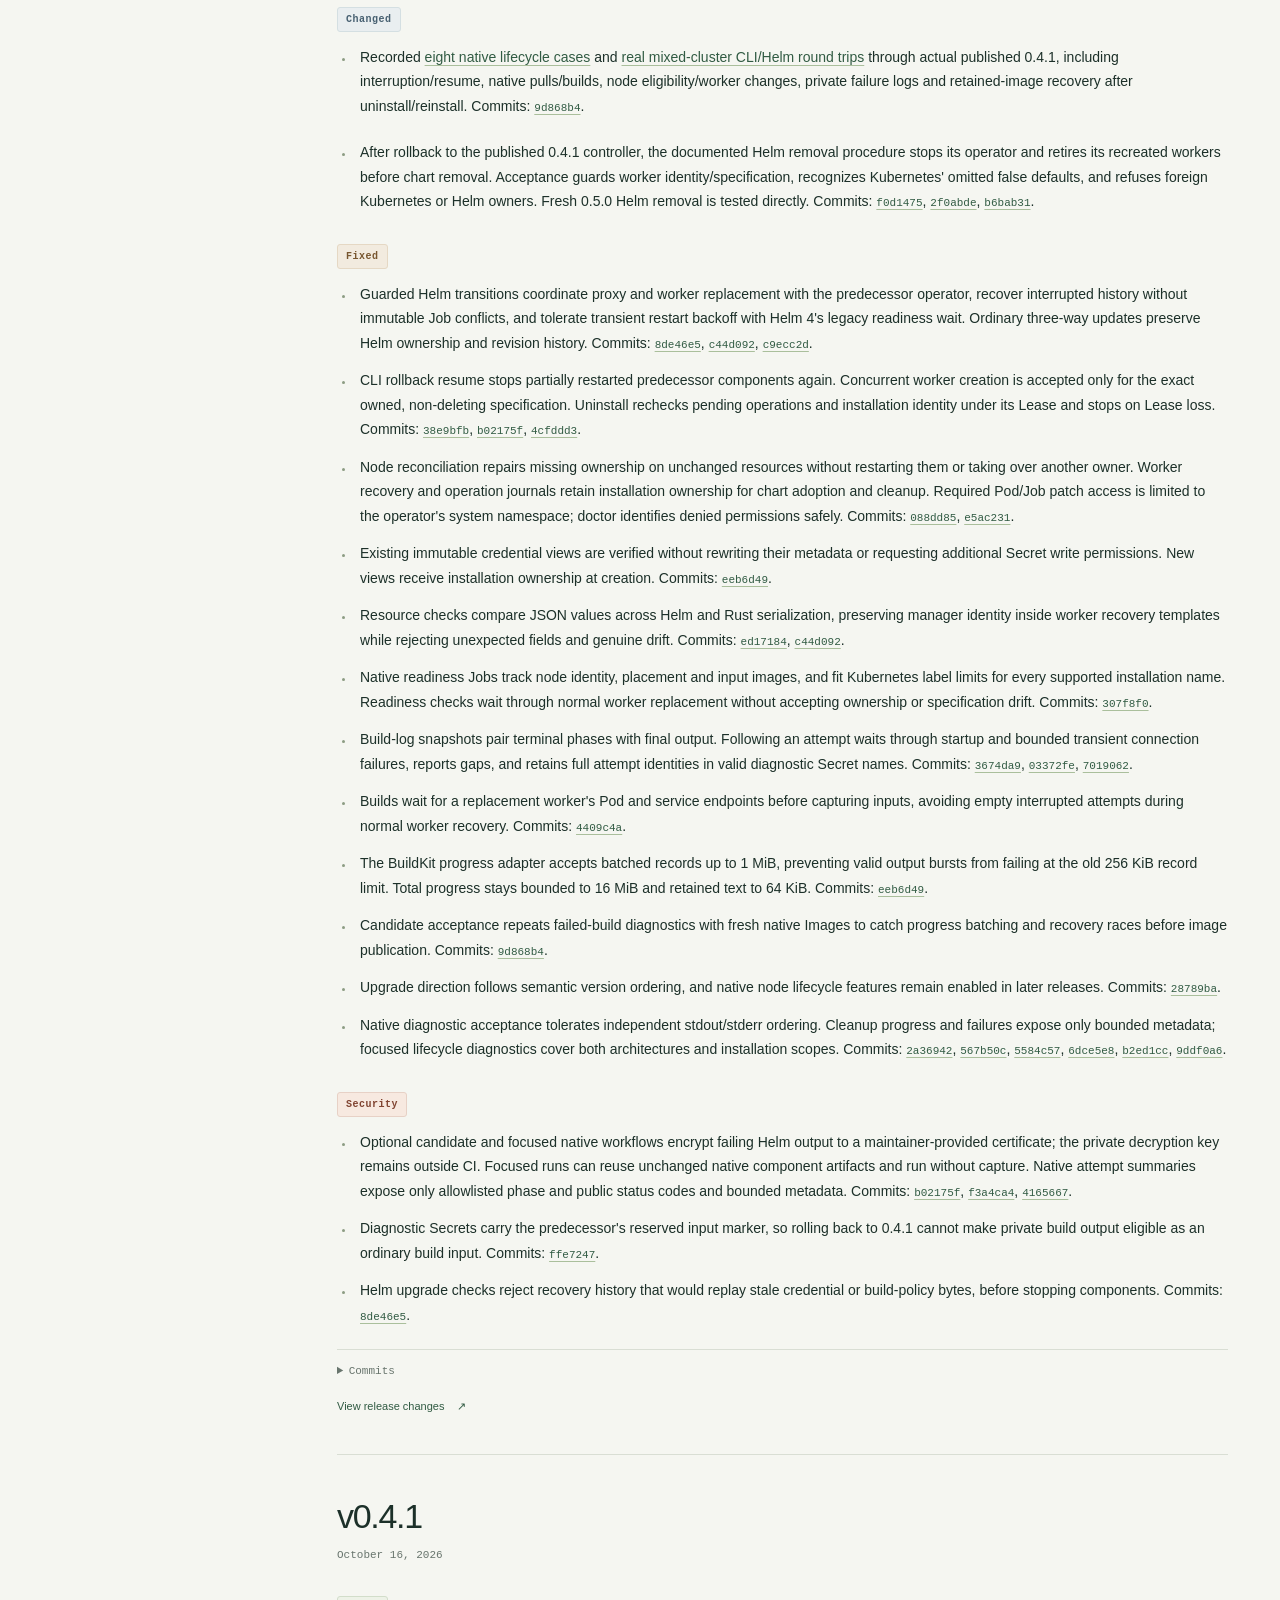
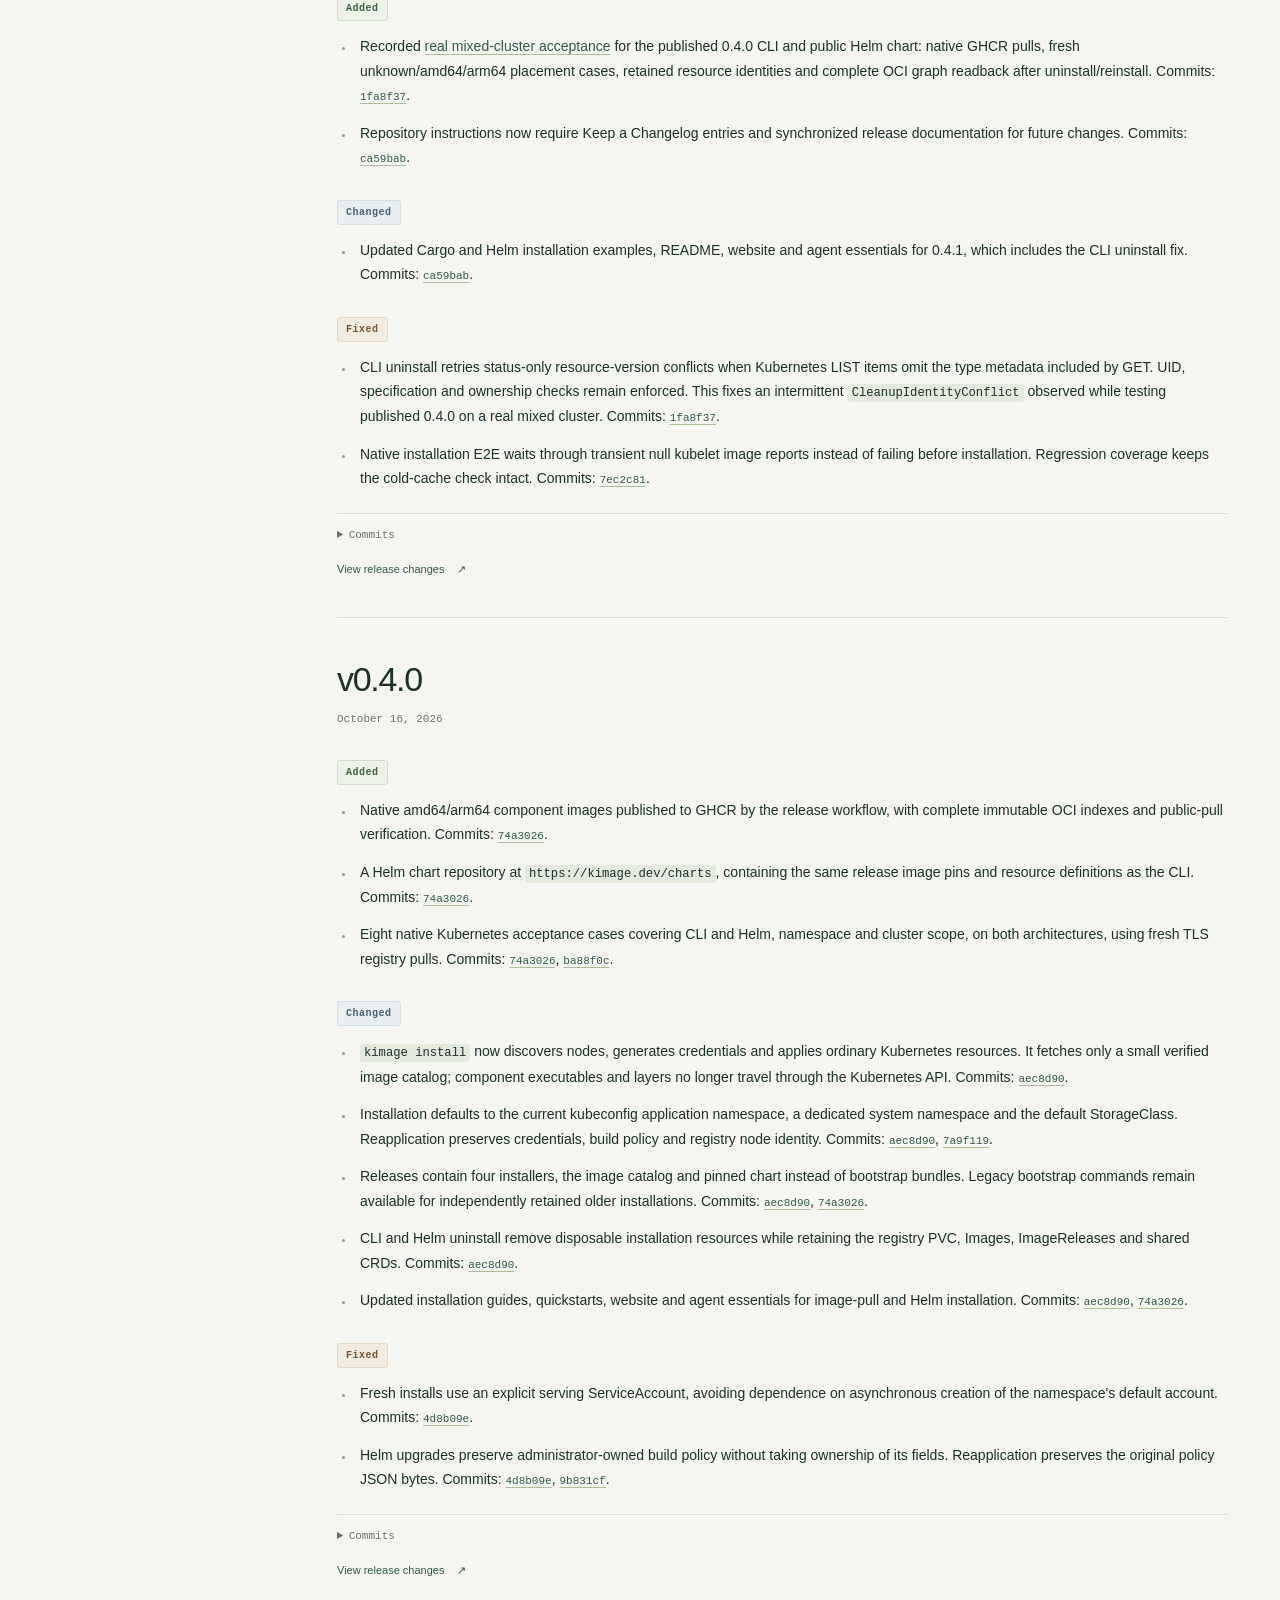
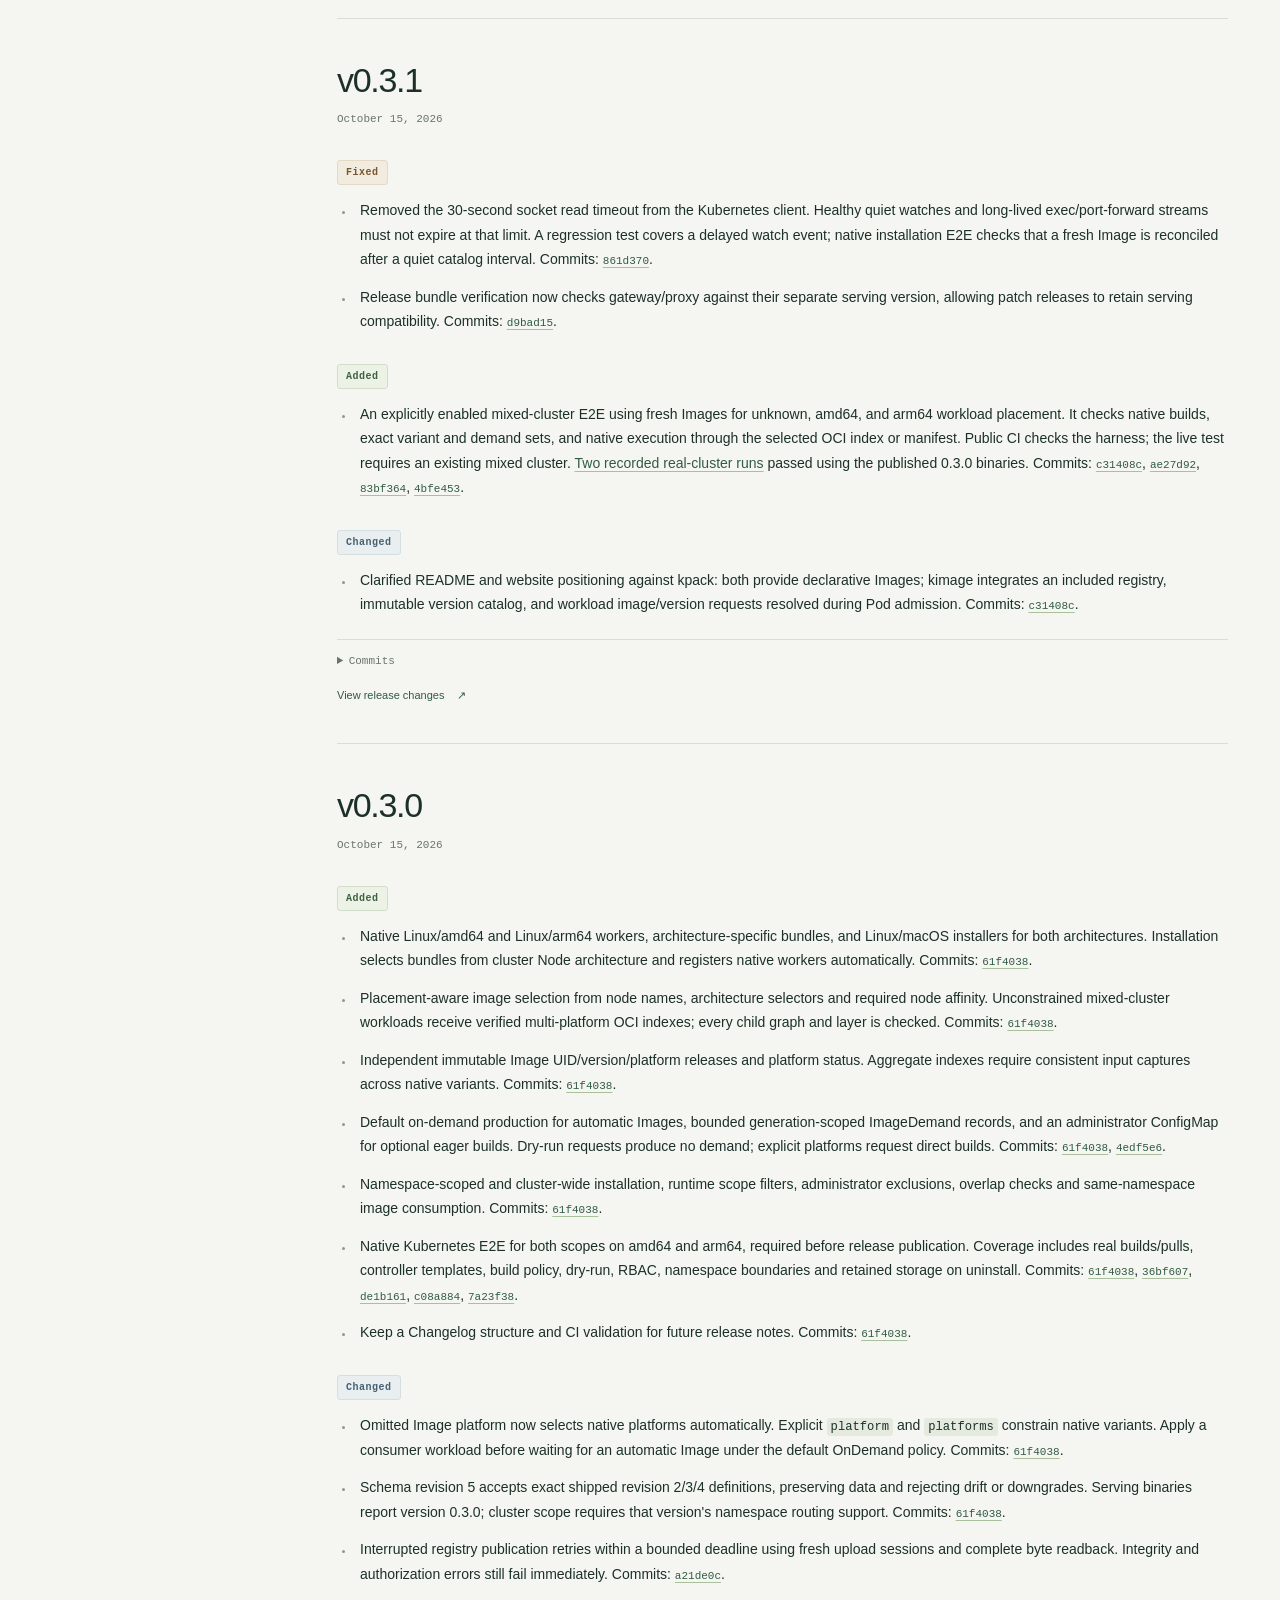
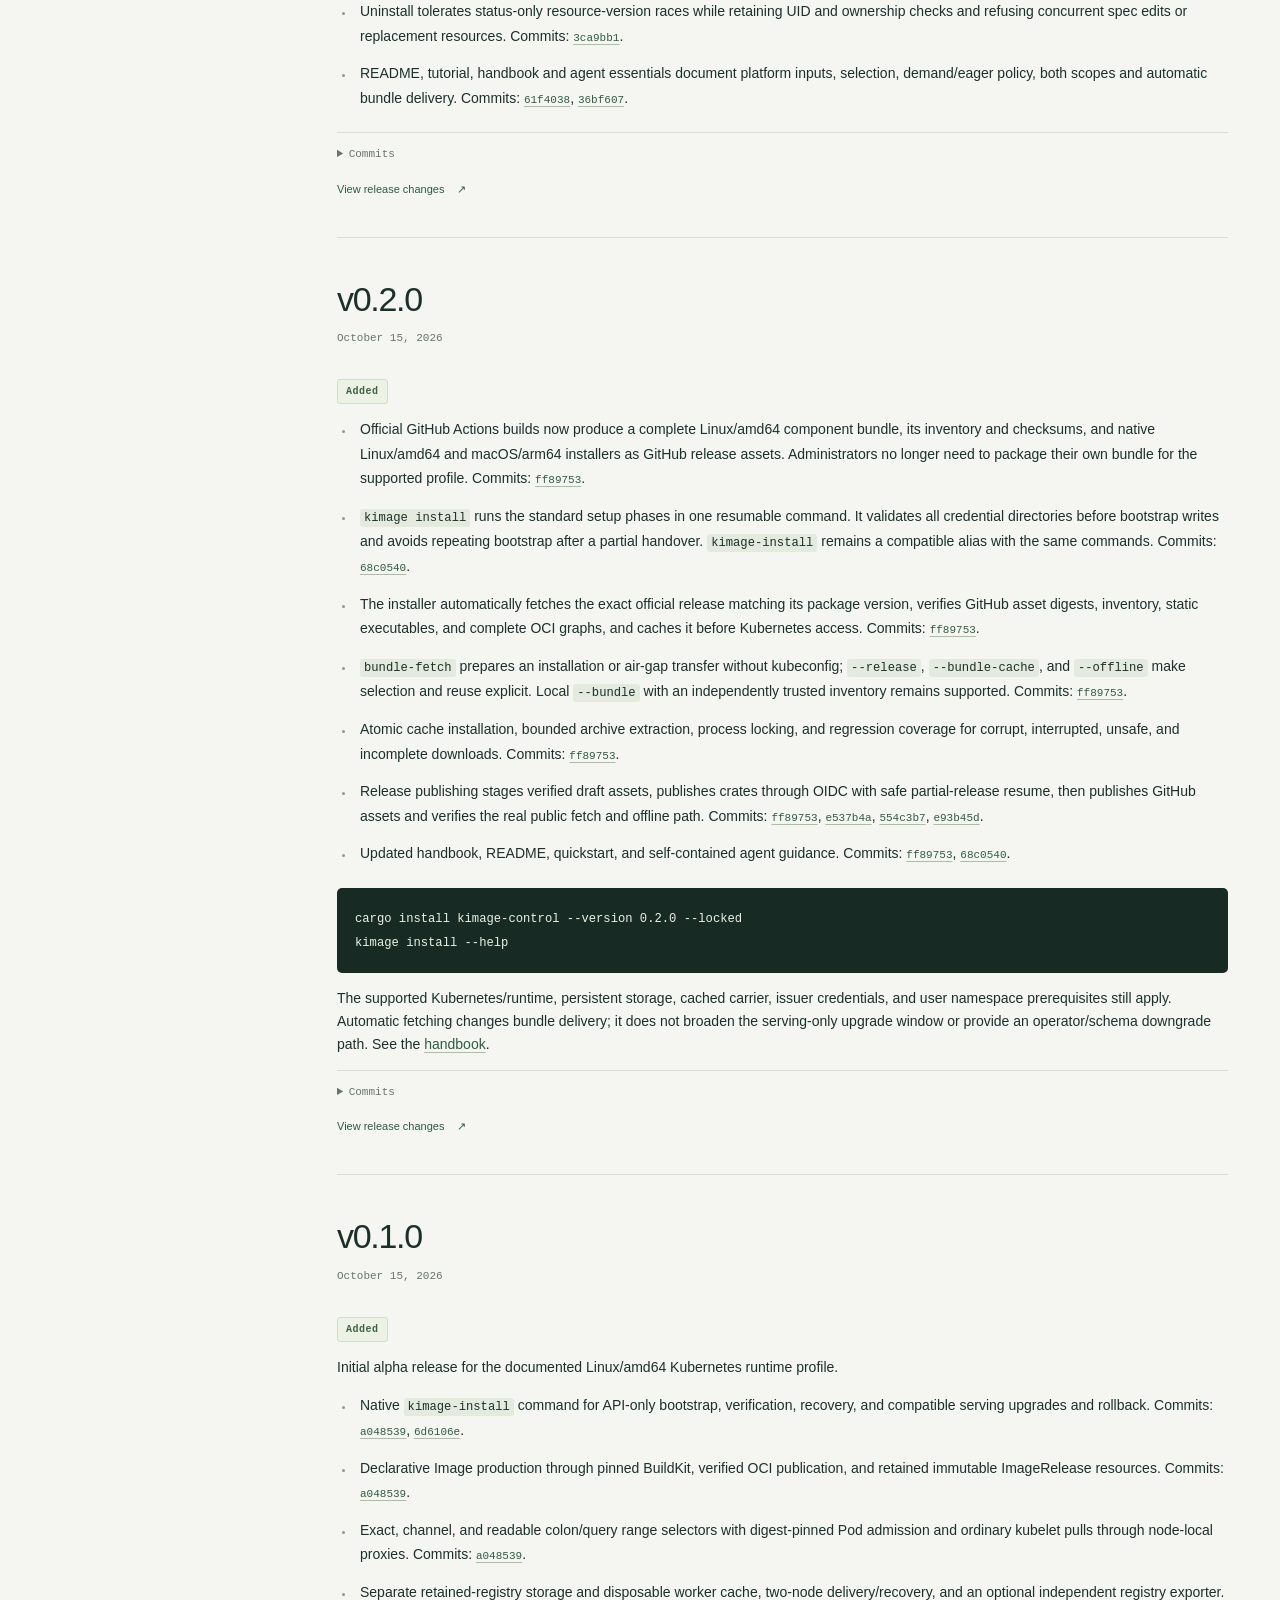
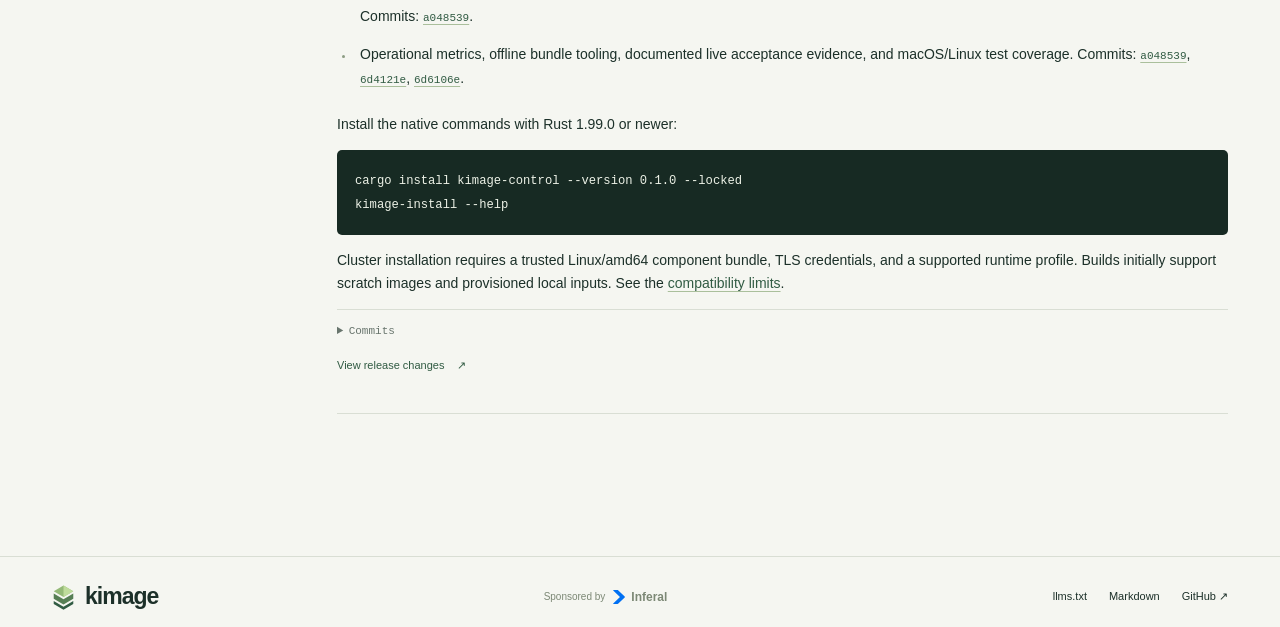
==== commit b4b6934a: "Link 0.6.1 publication evidence and preserve immutable release attribution" ====
--- a/site/changelog/index.html
+++ b/site/changelog/index.html
@@ -71,11 +71,7 @@
         <div class="release-feed">
 <article id="unreleased" class="release unreleased">
 <header class="release-heading"><div><h2>Unreleased</h2><span class="release-date">In development</span></div><span class="release-badge pending-badge">UP NEXT</span></header>
-<details class="pending-changes"><summary>1 upcoming changes</summary><div class="release-body"><h3 class="category category-changed">Changed</h3>
-<ul>
-<li>Recorded <a href="https://github.com/inferal-oss/kimage/blob/main/docs/published-0.6.1-results.json">post-publication 0.6.1 verification</a>: exact-tag assets and both crates, public native images, Cargo installation/catalog fetching and the live Helm repository. The permanent cluster-wide Argo installation upgrades from public chart 0.6.0 to 0.6.1 with built-in pins; fresh placement and status/doctor pass. All 247 prior release contracts, nine credentials, storage, policy and shared CRD identities remain intact, with complete readback of 71 OCI graphs. Implementation pending commit.</li>
-</ul>
-<details class="release-sources"><summary>Commits</summary><p><a class="commit-link" href="https://github.com/inferal-oss/kimage/commit/a48b3e620851e69376decf9ac5b690a91d3532cf">a48b3e6</a> (release source; publication receipt implementation pending commit).</p></details></div></details>
+<details class="pending-changes"><summary>0 upcoming changes</summary><div class="release-body"></div></details>
 <a class="release-compare" href="https://github.com/inferal-oss/kimage/compare/v0.6.1...HEAD">View pending changes <span aria-hidden="true">↗</span></a>
 </article>
 <article id="v0.6.1" class="release">
@@ -85,6 +81,9 @@
 <li>A compatibility foundation for 0.6.1: capability-aware resource readers preserve opaque future fields, pause only unsupported builds and continue resolving published roots. Compatible additive CRDs remain installed during binary rollback, subject to reader contracts, structural checks and ownership validation. Schema revision 6 and existing wire formats remain unchanged; published 0.6.0 remains a tested rollback target before newer features are used. Commits: <a class="commit-link" href="https://github.com/inferal-oss/kimage/commit/b0c8464f5d3432414f4ef9369404980f5f4c3c1a">b0c8464</a>.</li>
 </ul>
 <h3 class="category category-changed">Changed</h3>
+<ul>
+<li>Recorded <a href="https://github.com/inferal-oss/kimage/blob/main/docs/published-0.6.1-results.json">post-publication 0.6.1 verification</a>: exact-tag assets and both crates, public native images, Cargo installation/catalog fetching and the live Helm repository. The permanent cluster-wide Argo installation upgrades from public chart 0.6.0 to 0.6.1 with built-in pins; fresh placement and status/doctor pass. All 247 prior release contracts, nine credentials, storage, policy and shared CRD identities remain intact, with complete readback of 71 OCI graphs. Post-publication follow-up: <a class="commit-link" href="https://github.com/inferal-oss/kimage/commit/46431f11c74ba64e3dc1ed787d7200d32b4b7b7f">46431f1</a>.</li>
+</ul>
 <ul>
 <li>Recorded <a href="https://github.com/inferal-oss/kimage/blob/main/docs/native-0.6.1-results.json">eight native CLI/Helm and four Argo CD cases</a>, including actual published 0.6.0 round trips and unchanged-baseline rollback after an independent future writer populates schema 7, native journals and provenance. <a href="https://github.com/inferal-oss/kimage/blob/main/docs/mixed-0.6.1-results.json">Real mixed-cluster acceptance</a> repeats all three managers with interruptions, native placement and retained-data reinstall, preserving the permanent installation&#x27;s 247 release contracts, nine credentials, storage, policy and 62 complete OCI graphs. Commits: <a class="commit-link" href="https://github.com/inferal-oss/kimage/commit/8170281ac396d65281b55342d11b6e0777084e54">8170281</a>.</li>
 </ul>
